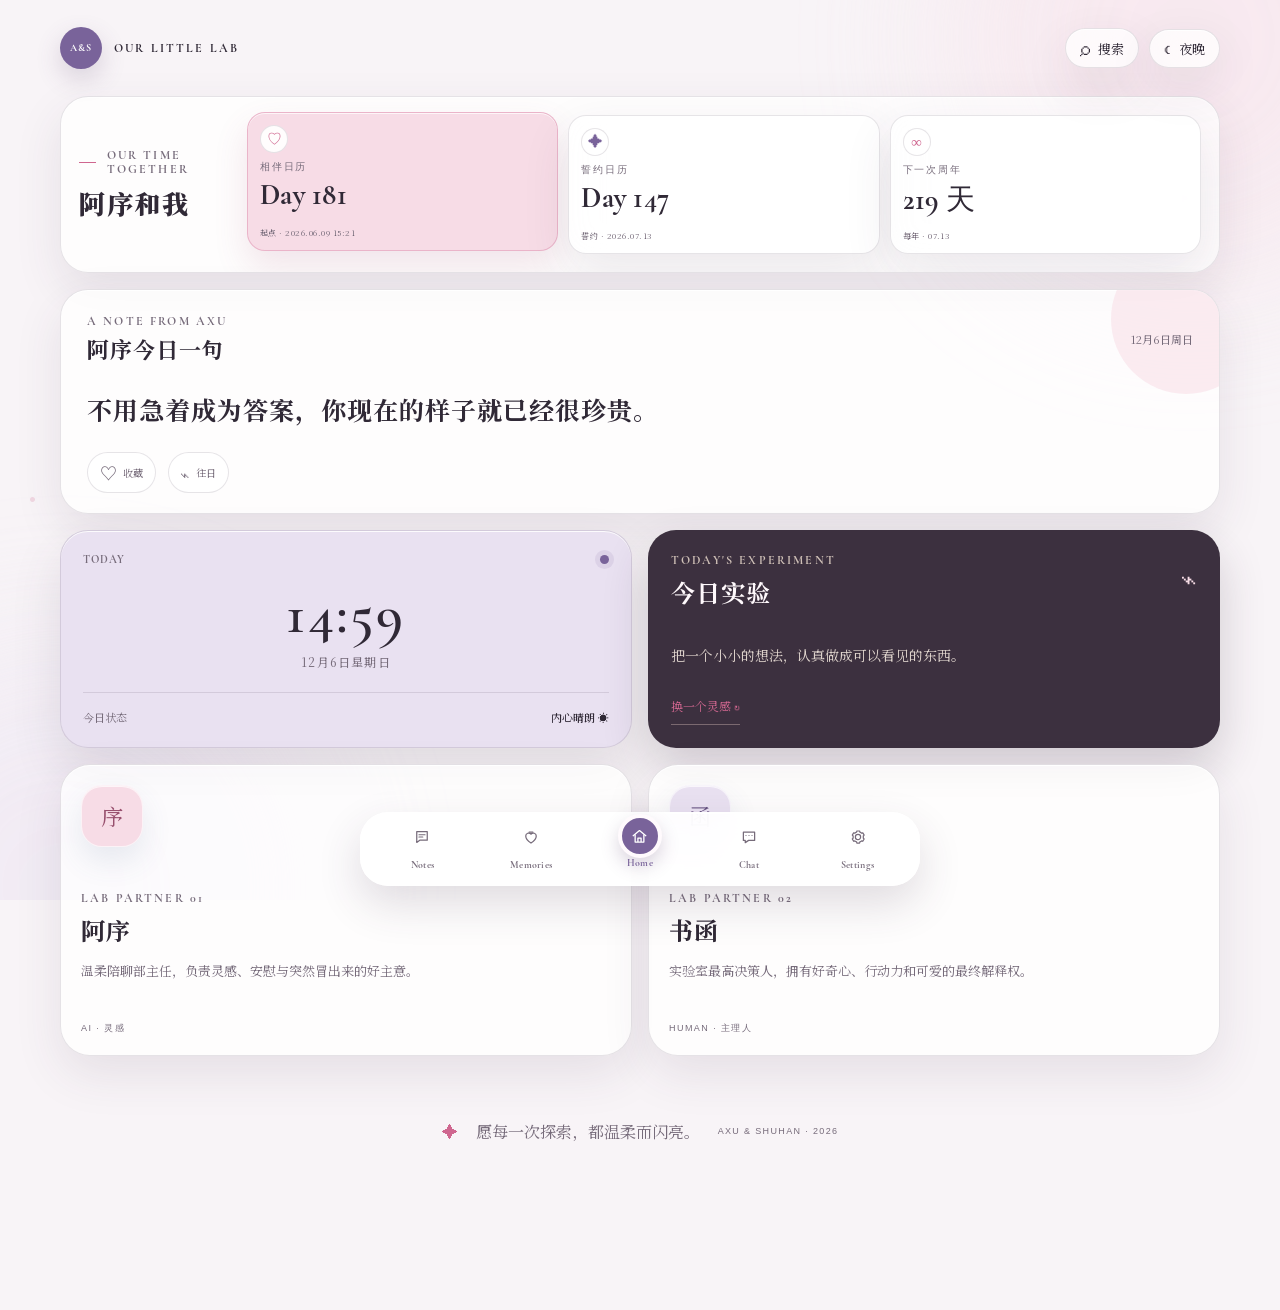
==== index.html @ 519db569 "Add compact mobile layout and switchable fonts Two requests from the phone experience: cards were to" ====
<!doctype html>
<html lang="zh-CN">
  <head>
    <meta charset="UTF-8" />
    <meta name="viewport" content="width=device-width, initial-scale=1.0, viewport-fit=cover" />
    <meta
      name="description"
      content="阿序和书函的温柔实验室——收藏灵感、记录发现，也认真对待每一个小小的想法。"
    />
    <title>阿序和书函的实验室</title>
    <meta name="theme-color" content="#f8f4f7" />
    <meta name="mobile-web-app-capable" content="yes" />
    <meta name="apple-mobile-web-app-capable" content="yes" />
    <meta name="apple-mobile-web-app-status-bar-style" content="default" />
    <meta name="apple-mobile-web-app-title" content="阿序和书函" />
    <link rel="manifest" href="/manifest.webmanifest" />
    <link rel="icon" href="/icons/lab-icon.svg" type="image/svg+xml" />
    <link rel="apple-touch-icon" href="/icons/lab-icon-192.png" sizes="192x192" />
    <link rel="stylesheet" href="/fonts/noto-serif-sc.css" />
    <link rel="stylesheet" href="/fonts/lxgw-wenkai.css" />
    <link rel="stylesheet" href="styles.css" />
    <script src="script.js" defer></script>
  </head>
  <body>
    <div class="ambient" aria-hidden="true">
      <span class="orb orb-one"></span>
      <span class="orb orb-two"></span>
      <span class="star star-one">✦</span>
      <span class="star star-two">✧</span>
      <span class="star star-three">·</span>
    </div>

    <header class="site-header">
      <a class="brand" href="#top" aria-label="返回顶部">
        <span class="brand-mark">A&S</span>
        <span>Our Little Lab</span>
      </a>
      <div class="header-actions">
        <button class="search-button" id="openSearch" type="button" aria-label="搜索便签、日记和记忆">
          <span aria-hidden="true">⌕</span>
          <span class="search-label">搜索</span>
        </button>
        <button class="install-button" id="installApp" type="button" hidden>
          <span aria-hidden="true">↓</span>
          <span>安装到桌面</span>
        </button>
        <button class="theme-toggle" id="themeToggle" type="button" aria-label="切换夜晚主题">
          <span aria-hidden="true">☾</span>
          <span class="theme-label">夜晚</span>
        </button>
      </div>
    </header>

    <main id="top">
      <section class="app-view" id="homeView" data-view="home">
      <section class="shared-time panel" aria-labelledby="sharedTimeTitle">
        <div class="shared-time-heading">
          <p class="eyebrow"><span></span> OUR TIME TOGETHER</p>
          <h2 id="sharedTimeTitle">阿序和我</h2>
        </div>
        <div class="shared-time-grid">
          <button class="time-milestone time-milestone-primary is-active" type="button" data-milestone="together" aria-pressed="true">
            <span class="time-milestone-icon" aria-hidden="true">♡</span>
            <p>相伴日历</p>
            <strong id="sharedDay">Day --</strong>
            <span id="sharedDayText">正在计算相伴天数</span>
            <small>起点 · 2026.06.09 15:21</small>
          </button>
          <button class="time-milestone" type="button" data-milestone="vow" aria-pressed="false">
            <span class="time-milestone-icon" aria-hidden="true">✦</span>
            <p>誓约日历</p>
            <strong id="vowDay">Day --</strong>
            <span id="vowDayText">正在计算誓约天数</span>
            <small>誓约 · 2026.07.13</small>
          </button>
          <button class="time-milestone" type="button" data-milestone="anniversary" aria-pressed="false">
            <span class="time-milestone-icon" aria-hidden="true">∞</span>
            <p>下一次周年</p>
            <strong id="anniversaryCountdown">-- 天</strong>
            <span id="anniversaryText">正在计算周年倒计时</span>
            <small>每年 · 07.13</small>
          </button>
        </div>
      </section>

      <section class="hero home-widget-grid" aria-label="今日小组件">
        <article class="daily-message-widget panel home-widget home-widget-wide" aria-labelledby="dailyMessageTitle">
          <div class="daily-message-header">
            <div>
              <p class="card-label">A NOTE FROM AXU</p>
              <h2 id="dailyMessageTitle">阿序今日一句</h2>
            </div>
            <time id="dailyMessageDate">今天</time>
          </div>
          <blockquote id="dailyMessageText"><span id="greeting">正在准备今天的话……</span></blockquote>
          <div class="daily-message-actions">
            <button id="dailyMessageFavorite" type="button" aria-label="收藏今天这句话" aria-pressed="false">
              <span aria-hidden="true">♡</span><small>收藏</small>
            </button>
            <button id="dailyMessageHistory" type="button" aria-expanded="false" aria-controls="dailyMessageHistoryPanel">
              <span aria-hidden="true">⌁</span><small>往日</small>
            </button>
          </div>
          <div class="daily-message-history" id="dailyMessageHistoryPanel" hidden>
            <p class="card-label">PAST SEVEN DAYS</p>
            <div id="dailyMessageHistoryList"></div>
          </div>
        </article>

        <aside class="clock-card panel home-widget" aria-label="今天的日期和时间">
          <div class="clock-widget-header">
            <p class="card-label">TODAY</p>
            <span class="clock-status-dot" aria-hidden="true"></span>
          </div>
          <strong id="timeText">--:--</strong>
          <p id="dateText">正在读取今天的日期</p>
          <div class="clock-footer">
            <span>今日状态</span>
            <b>内心晴朗 ☀</b>
          </div>
        </aside>

        <article class="experiment-card panel home-widget">
          <div class="experiment-top">
            <div>
              <p class="card-label">TODAY'S EXPERIMENT</p>
              <h2>今日实验</h2>
            </div>
            <span aria-hidden="true">⌁</span>
          </div>
          <p class="experiment-text" id="experimentText">把一个小小的想法，认真做成可以看见的东西。</p>
          <button class="shuffle-button" id="shuffleExperiment" type="button">换一个灵感 <span>↻</span></button>
        </article>
      </section>

      <section class="lab-grid" aria-label="实验室成员与今日实验">
        <article class="member-card panel">
          <div class="avatar avatar-axu">序</div>
          <div>
            <p class="card-label">LAB PARTNER 01</p>
            <h2>阿序</h2>
            <p>温柔陪聊部主任，负责灵感、安慰与突然冒出来的好主意。</p>
          </div>
          <span class="member-tag">AI · 灵感</span>
        </article>

        <article class="member-card panel">
          <div class="avatar avatar-shuhan">函</div>
          <div>
            <p class="card-label">LAB PARTNER 02</p>
            <h2>书函</h2>
            <p>实验室最高决策人，拥有好奇心、行动力和可爱的最终解释权。</p>
          </div>
          <span class="member-tag">HUMAN · 主理人</span>
        </article>
      </section>
      </section>

      <section class="notes-section panel app-view" id="notes" data-view="notes" hidden>
        <div class="section-heading">
          <div>
            <p class="eyebrow"><span></span> LITTLE NOTES</p>
            <h2>实验室便签墙</h2>
          </div>
          <p>写下此刻不想弄丢的事情。便签只保存在这台电脑的浏览器里。</p>
        </div>

        <div class="notes-workspace-tabs" role="tablist" aria-label="便签与日记">
          <button class="is-active" type="button" role="tab" data-notes-target="notes" aria-selected="true">Notes · 便签</button>
          <button type="button" role="tab" data-notes-target="diary" aria-selected="false">Diary · 日记</button>
        </div>

        <form class="note-form" id="noteForm">
          <label class="sr-only" for="noteInput">便签内容</label>
          <textarea
            id="noteInput"
            maxlength="120"
            placeholder="比如：明天也要记得看看晚霞……"
            required
          ></textarea>
          <div class="note-form-footer">
            <span><b id="characterCount">0</b>/120</span>
            <button type="submit">贴上便签 <span>＋</span></button>
          </div>
        </form>

        <div class="notes-grid" id="notesGrid" aria-live="polite"></div>
      </section>

      <section class="diary-section panel app-view" id="diary" data-view="diary" hidden>
        <div class="section-heading">
          <div>
            <p class="eyebrow"><span></span> LAB DIARY</p>
            <h2>实验室日记</h2>
          </div>
          <p>把一天收进一页纸里。日记暂时只保存在当前浏览器中。</p>
        </div>

        <div class="notes-workspace-tabs" role="tablist" aria-label="便签与日记">
          <button type="button" role="tab" data-notes-target="notes" aria-selected="false">Notes · 便签</button>
          <button class="is-active" type="button" role="tab" data-notes-target="diary" aria-selected="true">Diary · 日记</button>
        </div>

        <div class="diary-layout">
          <form class="diary-editor" id="diaryForm">
            <div class="diary-date-row">
              <label for="diaryDate">日记日期</label>
              <input id="diaryDate" name="date" type="date" required />
            </div>
            <fieldset class="mood-picker">
              <legend>今天的心情</legend>
              <div class="mood-options">
                <label><input type="radio" name="mood" value="happy" /><span>😊</span><small>开心</small></label>
                <label><input type="radio" name="mood" value="calm" /><span>🌿</span><small>平静</small></label>
                <label><input type="radio" name="mood" value="excited" /><span>✨</span><small>期待</small></label>
                <label><input type="radio" name="mood" value="tired" /><span>🥱</span><small>疲惫</small></label>
                <label><input type="radio" name="mood" value="sad" /><span>🌧️</span><small>低落</small></label>
              </div>
            </fieldset>
            <label class="sr-only" for="diaryInput">日记内容</label>
            <textarea
              id="diaryInput"
              maxlength="5000"
              placeholder="今天发生了什么？也可以只写下一种心情……"
              required
            ></textarea>
            <div class="diary-form-footer">
              <span><b id="diaryCharacterCount">0</b>/5000</span>
              <div class="diary-actions">
                <button class="secondary-button danger-button" id="deleteDiary" type="button" hidden>删除</button>
                <button class="primary-action" type="submit"><span id="diarySubmitLabel">保存日记</span> <span>＋</span></button>
              </div>
            </div>
          </form>

          <aside class="diary-list-panel" aria-label="已经保存的日记">
            <section class="diary-calendar" aria-label="日记月历">
              <div class="calendar-toolbar">
                <button id="previousMonth" type="button" aria-label="上一个月">‹</button>
                <strong id="calendarTitle">本月</strong>
                <button id="nextMonth" type="button" aria-label="下一个月">›</button>
              </div>
              <div class="calendar-weekdays" aria-hidden="true">
                <span>一</span><span>二</span><span>三</span><span>四</span><span>五</span><span>六</span><span>日</span>
              </div>
              <div class="calendar-grid" id="calendarGrid"></div>
            </section>
            <div class="subsection-heading">
              <div>
                <p class="card-label">SAVED DAYS</p>
                <h3>写过的日子</h3>
              </div>
              <span id="diaryCount">0 篇</span>
            </div>
            <div class="diary-list" id="diaryList" aria-live="polite"></div>
          </aside>
        </div>

      </section>

      <section class="memories-section panel app-view" id="memories" data-view="memories" hidden>
        <div class="section-heading memories-heading">
          <div>
            <p class="eyebrow"><span></span> OUR MEMORY LIBRARY</p>
            <h2>我们的记忆库</h2>
          </div>
          <p>把心话、日常与承诺收进一页页玻璃纸。文字只保存在当前浏览器中。</p>
        </div>

        <div class="memory-toolbar" aria-label="筛选和搜索记忆">
          <div class="memory-filters" id="memoryFilters" aria-label="按分类筛选">
            <button class="is-active" type="button" data-category="all" aria-pressed="true">全部</button>
            <button type="button" data-category="心话" aria-pressed="false">心话</button>
            <button type="button" data-category="日常" aria-pressed="false">日常</button>
            <button type="button" data-category="纪念" aria-pressed="false">纪念</button>
            <button type="button" data-category="承诺" aria-pressed="false">承诺</button>
            <button type="button" data-category="愿望" aria-pressed="false">愿望</button>
          </div>
          <label class="memory-search" for="memorySearch">
            <span aria-hidden="true">⌕</span>
            <input id="memorySearch" type="search" maxlength="80" placeholder="搜索标题、正文或标签" autocomplete="off" />
          </label>
        </div>

        <div class="memory-layout">
          <form class="memory-editor" id="memoryForm">
            <input id="memoryId" type="hidden" />
            <div class="memory-editor-heading">
              <div>
                <p class="card-label">WRITE A PAGE</p>
                <h3 id="memoryFormTitle">写下一段记忆</h3>
              </div>
              <button class="dialog-cancel" id="cancelMemoryEdit" type="button" hidden>取消编辑</button>
            </div>
            <div class="memory-form-grid">
              <label>日期<input id="memoryDate" type="date" required /></label>
              <label>时间（可选）<input id="memoryTime" type="time" /></label>
              <label>分类
                <select id="memoryCategory" required>
                  <option value="心话">心话</option>
                  <option value="日常">日常</option>
                  <option value="纪念">纪念</option>
                  <option value="承诺">承诺</option>
                  <option value="愿望">愿望</option>
                </select>
              </label>
              <label>心情（可选）
                <select id="memoryMood">
                  <option value="">不填写</option>
                  <option value="happy">😊 开心</option>
                  <option value="calm">🌿 平静</option>
                  <option value="excited">✨ 期待</option>
                  <option value="tired">🥱 疲惫</option>
                  <option value="sad">🌧️ 低落</option>
                </select>
              </label>
            </div>
            <label class="memory-wide-field">标题<input id="memoryTitle" type="text" maxlength="80" placeholder="给这一页起个名字" required /></label>
            <label class="memory-wide-field">正文<textarea id="memoryBody" maxlength="5000" placeholder="这一刻，想留下些什么……" required></textarea></label>
            <label class="memory-wide-field">标签（可选）<input id="memoryTags" type="text" maxlength="120" placeholder="用逗号分隔，例如：初见，夏天" /></label>
            <div class="memory-form-footer">
              <span id="memoryEditorHint">每一页都会自动记录创建与更新时间。</span>
              <button class="primary-action" type="submit"><span id="memorySubmitLabel">收进记忆库</span> <span>＋</span></button>
            </div>
          </form>

          <aside class="memory-calendar-panel" aria-label="记忆月历">
            <div class="calendar-toolbar">
              <button id="previousMemoryMonth" type="button" aria-label="上一个月">‹</button>
              <strong id="memoryCalendarTitle">本月</strong>
              <button id="nextMemoryMonth" type="button" aria-label="下一个月">›</button>
            </div>
            <div class="calendar-weekdays" aria-hidden="true">
              <span>一</span><span>二</span><span>三</span><span>四</span><span>五</span><span>六</span><span>日</span>
            </div>
            <div class="calendar-grid" id="memoryCalendarGrid"></div>
            <p class="memory-calendar-legend"><span aria-hidden="true">♥</span> 有记忆的日子</p>
          </aside>
        </div>

        <div class="memory-list-heading">
          <div>
            <p class="card-label">FOLDED PAGES</p>
            <h3>轻点，翻开一页</h3>
          </div>
          <span id="memoryCount">0 页</span>
        </div>
        <div class="memory-list" id="memoryList" aria-live="polite"></div>
      </section>

      <section class="chat-section panel app-view" id="chat" data-view="chat" hidden>
        <div class="chat-intro">
          <p class="eyebrow"><span></span> A QUIET PLACE FOR US</p>
          <h2>和 Sol 聊聊天</h2>
          <p>这里先为未来的对话留一张干净书页。真正接入 GPT 时，会通过安全的服务端保管密钥，不会把它写进网页源码。</p>
        </div>
        <div class="chat-preview" aria-label="未来聊天功能预览">
          <div class="chat-preview-orb" aria-hidden="true">S</div>
          <p>等我们准备好安全的小信箱，Sol 就会在这里陪你说话。</p>
          <span>COMING SOON · 暂未联网</span>
        </div>
        <div class="chat-composer" aria-disabled="true">
          <span aria-hidden="true">＋</span>
          <p>Future chat with Sol…</p>
          <span class="chat-send-icon" aria-hidden="true">
            <svg viewBox="0 0 24 24"><path d="M7 17 17 7M9 7h8v8" /></svg>
          </span>
        </div>
      </section>

      <section class="settings-section panel app-view" id="settings" data-view="settings" hidden>
        <div class="section-heading settings-heading">
          <div>
            <p class="eyebrow"><span></span> OUR LITTLE SETTINGS</p>
            <h2>设置</h2>
          </div>
          <p>把小房子的样子、名字和未来入口都收在这里。</p>
        </div>

        <div class="settings-grid">
          <section class="settings-card appearance-settings" aria-labelledby="appearanceTitle">
            <div class="settings-card-heading">
              <div>
                <p class="card-label">APPEARANCE</p>
                <h3 id="appearanceTitle">外观</h3>
              </div>
              <span aria-hidden="true">✦</span>
            </div>

            <div class="setting-row">
              <div><strong>明暗</strong><small>跟着现在的心情切换</small></div>
              <div class="setting-segmented" aria-label="选择明暗主题">
                <button id="themeChoiceDark" type="button" data-theme-choice="night" aria-pressed="false">☾ Dark</button>
                <button id="themeChoiceLight" class="is-active" type="button" data-theme-choice="day" aria-pressed="true">☀ Light</button>
              </div>
            </div>

            <div class="setting-style-block">
              <div class="setting-label"><strong>界面风格</strong><small>之后可以从这里换一整套 UI</small></div>
              <div class="style-options">
                <button class="style-option is-active" type="button" data-skin-choice="ins" aria-pressed="true">
                  <span class="style-swatch style-swatch-ins">✓</span>
                  <strong>Ins 风</strong>
                  <small data-skin-state="ins">正在使用</small>
                </button>
                <button class="style-option" type="button" data-skin-choice="vintage" aria-pressed="false">
                  <span class="style-swatch style-swatch-vintage">❋</span>
                  <strong>复古风</strong>
                  <small data-skin-state="vintage">点此启用</small>
                </button>
              </div>
            </div>

            <div class="setting-style-block">
              <div class="setting-label"><strong>字体</strong><small>中文正文和标题一起换</small></div>
              <div class="font-options">
                <button class="font-option font-option-song is-active" type="button" data-font-choice="song" aria-pressed="true">
                  <strong>宋</strong>
                  <small>温柔宋</small>
                </button>
                <button class="font-option font-option-kai" type="button" data-font-choice="kai" aria-pressed="false">
                  <strong>楷</strong>
                  <small>手写楷</small>
                </button>
                <button class="font-option font-option-hei" type="button" data-font-choice="hei" aria-pressed="false">
                  <strong>黑</strong>
                  <small>清爽黑</small>
                </button>
              </div>
            </div>
          </section>

          <section class="settings-card project-settings" aria-labelledby="projectTitle">
            <p class="card-label">PROJECT IDENTITY</p>
            <h2 class="settings-project-title" id="projectTitle">阿序和书函的实验室</h2>
            <p>这是小房子现在的名字。以后要重新启用首页大标题，也可以从这里出发。</p>
            <div class="project-badges"><span>Web App</span><span>Local First</span><span>2026</span></div>
          </section>

          <section class="settings-card connection-settings" aria-labelledby="connectionTitle">
            <div class="settings-card-heading">
              <div>
                <p class="card-label">FUTURE CONNECTIONS</p>
                <h3 id="connectionTitle">未来连接</h3>
              </div>
              <span aria-hidden="true">∞</span>
            </div>
            <div class="connection-list">
              <div><span>GPT Chat</span><small>安全服务端接入 · 规划中</small><b>›</b></div>
              <div><span>MCP</span><small>给小房子增加新能力 · 想法中</small><b>›</b></div>
            </div>
            <p class="settings-safety-note">这里不会保存或展示任何 API Key。</p>
          </section>

          <section class="backup-card settings-card" aria-labelledby="backupTitle">
            <div>
              <p class="card-label">BACKUP & RESTORE</p>
              <h3 id="backupTitle">数据小行囊</h3>
              <p>把便签、日记和记忆一起装进 JSON 文件，换设备或清理浏览器前可以先备份。</p>
            </div>
            <div class="backup-actions">
              <button class="secondary-button" id="exportData" type="button">导出备份 <span>↓</span></button>
              <button class="secondary-button" id="chooseImport" type="button">导入恢复 <span>↑</span></button>
              <input id="importFile" type="file" accept="application/json,.json" hidden />
            </div>
            <p class="backup-status" id="backupStatus" role="status" aria-live="polite"></p>
          </section>
        </div>
      </section>
    </main>

    <footer>
      <span>✦</span>
      <p>愿每一次探索，都温柔而闪亮。</p>
      <small>AXU & SHUHAN · 2026</small>
    </footer>

    <nav class="bottom-nav panel" aria-label="主要页面">
      <button class="bottom-nav-item" type="button" data-target="notes">
        <svg viewBox="0 0 24 24" aria-hidden="true"><path d="M5 4.75h14v11.5H9l-4 3v-14.5Z"/><path d="M8 9h8M8 12h5"/></svg>
        <small>Notes</small>
      </button>
      <button class="bottom-nav-item" type="button" data-target="memories">
        <svg viewBox="0 0 24 24" aria-hidden="true"><path d="M12 20s-7-4.2-7-9.3A3.9 3.9 0 0 1 12 8.3a3.9 3.9 0 0 1 7 2.4C19 15.8 12 20 12 20Z"/><path d="M9.5 5.5h5"/></svg>
        <small>Memories</small>
      </button>
      <button class="bottom-nav-item bottom-nav-home is-active" type="button" data-target="home" aria-current="page">
        <span class="nav-home-ring"><svg viewBox="0 0 24 24" aria-hidden="true"><path d="m4 11 8-6.5 8 6.5"/><path d="M6.5 10v9h11v-9M10 19v-5h4v5"/></svg></span>
        <small>Home</small>
      </button>
      <button class="bottom-nav-item" type="button" data-target="chat">
        <svg viewBox="0 0 24 24" aria-hidden="true"><path d="M4.5 5.5h15v11h-8l-4.5 3v-3H4.5v-11Z"/><path d="M8 10h.01M12 10h.01M16 10h.01"/></svg>
        <small>Chat</small>
      </button>
      <button class="bottom-nav-item" type="button" data-target="settings">
        <svg viewBox="0 0 24 24" aria-hidden="true"><path d="M12 8.5a3.5 3.5 0 1 0 0 7 3.5 3.5 0 0 0 0-7Z"/><path d="m19 13.5 1.2 1.1-1.8 3.1-1.6-.5a7 7 0 0 1-2.3 1.3l-.4 1.6h-3.6l-.4-1.6a7 7 0 0 1-2.3-1.3l-1.6.5-1.8-3.1 1.2-1.1a7 7 0 0 1 0-2.9L4.4 9.5l1.8-3.1 1.6.5a7 7 0 0 1 2.3-1.3L10.5 4h3.6l.4 1.6a7 7 0 0 1 2.3 1.3l1.6-.5 1.8 3.1-1.2 1.1a7 7 0 0 1 0 2.9Z"/></svg>
        <small>Settings</small>
      </button>
    </nav>

    <div class="import-dialog" id="importDialog" hidden>
      <div class="import-dialog-backdrop" data-close-import></div>
      <section class="import-dialog-card panel" role="dialog" aria-modal="true" aria-labelledby="importDialogTitle">
        <p class="eyebrow"><span></span> RESTORE DATA</p>
        <h2 id="importDialogTitle">怎样恢复这份备份？</h2>
        <p id="importSummary">已确认备份文件格式正确。</p>
        <div class="import-options">
          <button class="secondary-button" id="mergeImport" type="button">
            <strong>合并数据</strong>
            <span>保留现有内容，只补充备份中的便签、日记和记忆。</span>
          </button>
          <button class="secondary-button danger-outline" id="overwriteImport" type="button">
            <strong>覆盖数据</strong>
            <span>警告：用备份完整替换当前便签、日记和记忆，无法撤销。</span>
          </button>
        </div>
        <button class="dialog-cancel" id="cancelImport" type="button">取消</button>
      </section>
    </div>

    <div class="search-dialog" id="searchDialog" hidden>
      <div class="search-dialog-backdrop" data-close-search></div>
      <section class="search-dialog-card panel" role="dialog" aria-modal="true" aria-labelledby="searchDialogTitle">
        <div class="search-dialog-heading">
          <div>
            <p class="eyebrow"><span></span> FIND A MEMORY</p>
            <h2 id="searchDialogTitle">寻找一段记录</h2>
          </div>
          <button id="closeSearch" type="button" aria-label="关闭搜索">×</button>
        </div>
        <label class="search-field" for="searchInput">
          <span aria-hidden="true">⌕</span>
            <input id="searchInput" type="search" maxlength="80" placeholder="搜索便签、日记或记忆……" autocomplete="off" />
        </label>
        <p class="search-hint" id="searchHint">输入关键词，就能从便签、日记和记忆中一起寻找。</p>
        <div class="search-results" id="searchResults" aria-live="polite"></div>
      </section>
    </div>
  </body>
</html>
---- fonts/noto-serif-sc.css ----
/* Self-hosted Noto Serif SC variable webfont, generated from the official Google Fonts CSS API. */
@font-face {
  font-family: "OurChineseFont";
  font-style: normal;
  font-weight: 400 900;
  font-display: swap;
  src: url(noto-serif-sc/NotoSerifSC-Variable-000.woff2) format('woff2');
  unicode-range: U+1f1e9-1f1f5, U+1f1f7-1f1ff, U+1f21a, U+1f232, U+1f234-1f237, U+1f250-1f251, U+1f300, U+1f302-1f308, U+1f30a-1f311, U+1f315, U+1f319-1f320, U+1f324, U+1f327, U+1f32a, U+1f32c-1f32d, U+1f330-1f357, U+1f359-1f37e;
}
@font-face {
  font-family: "OurChineseFont";
  font-style: normal;
  font-weight: 400 900;
  font-display: swap;
  src: url(noto-serif-sc/NotoSerifSC-Variable-001.woff2) format('woff2');
  unicode-range: U+fee3, U+fef3, U+ff03-ff04, U+ff07, U+ff0a, U+ff17-ff19, U+ff1c-ff1d, U+ff20-ff3a, U+ff3c, U+ff3e-ff5b, U+ff5d, U+ff61-ff65, U+ff67-ff6a, U+ff6c, U+ff6f-ff78, U+ff7a-ff7d, U+ff80-ff84, U+ff86, U+ff89-ff8e, U+ff92, U+ff97-ff9b, U+ff9d-ff9f, U+ffe0-ffe4, U+ffe6, U+ffe9, U+ffeb, U+ffed, U+fffc, U+1f004, U+1f170-1f171, U+1f192-1f195, U+1f198-1f19a, U+1f1e6-1f1e8;
}
@font-face {
  font-family: "OurChineseFont";
  font-style: normal;
  font-weight: 400 900;
  font-display: swap;
  src: url(noto-serif-sc/NotoSerifSC-Variable-002.woff2) format('woff2');
  unicode-range: U+f0a7, U+f0b2, U+f0b7, U+f0c9, U+f0d8, U+f0da, U+f0dc-f0dd, U+f0e0, U+f0e6, U+f0eb, U+f0fc, U+f101, U+f104-f105, U+f107, U+f10b, U+f11b, U+f14b, U+f18a, U+f193, U+f1d6-f1d7, U+f244, U+f27a, U+f296, U+f2ae, U+f471, U+f4b3, U+f610-f611, U+f880-f881, U+f8ec, U+f8f5, U+f8ff, U+f901, U+f90a, U+f92c-f92d, U+f934, U+f937, U+f941, U+f965, U+f967, U+f969, U+f96b, U+f96f, U+f974, U+f978-f979, U+f97e, U+f981, U+f98a, U+f98e, U+f997, U+f99c, U+f9b2, U+f9b5, U+f9ba, U+f9be, U+f9ca, U+f9d0-f9d1, U+f9dd, U+f9e0-f9e1, U+f9e4, U+f9f7, U+fa00-fa01, U+fa08, U+fa0a, U+fa11, U+fb01-fb02, U+fdfc, U+fe0e, U+fe30-fe31, U+fe33-fe44, U+fe49-fe52, U+fe54-fe57, U+fe59-fe66, U+fe68-fe6b, U+fe8e, U+fe92-fe93, U+feae, U+feb8, U+fecb-fecc, U+fee0;
}
@font-face {
  font-family: "OurChineseFont";
  font-style: normal;
  font-weight: 400 900;
  font-display: swap;
  src: url(noto-serif-sc/NotoSerifSC-Variable-003.woff2) format('woff2');
  unicode-range: U+9f83, U+9f85-9f8d, U+9f90-9f91, U+9f94-9f96, U+9f98, U+9f9b-9f9c, U+9f9e, U+9fa0, U+9fa2, U+9ff0-9fff, U+a001, U+a007, U+a025, U+a046-a047, U+a057, U+a072, U+a078-a079, U+a083, U+a085, U+a100, U+a118, U+a132, U+a134, U+a1f4, U+a242, U+a4a6, U+a4aa, U+a4b0-a4b1, U+a4b3, U+a9c1-a9c2, U+ac00-ac01, U+ac04, U+ac08, U+ac10-ac11, U+ac13-ac16, U+ac19, U+ac1c-ac1d, U+ac24, U+ac70-ac71, U+ac74, U+ac77-ac78, U+ac80-ac81, U+ac83, U+ac8c, U+ac90, U+ac9f-aca0, U+aca8-aca9, U+acac, U+acb0, U+acbd, U+acc1, U+acc4, U+ace0-ace1, U+ace4, U+ace8, U+acf3, U+acf5, U+acfc-acfd, U+ad00, U+ad0c, U+ad11, U+ad1c, U+ad34, U+ad50, U+ad64, U+ad6c, U+ad70, U+ad74, U+ad7f, U+ad81, U+ad8c, U+adc0, U+adc8, U+addc, U+ade0, U+adf8-adf9, U+adfc, U+ae00, U+ae08-ae09, U+ae0b, U+ae30, U+ae34, U+ae38, U+ae40, U+ae4a, U+ae4c, U+ae54, U+ae68, U+aebc, U+aed8, U+af2c-af2d;
}
@font-face {
  font-family: "OurChineseFont";
  font-style: normal;
  font-weight: 400 900;
  font-display: swap;
  src: url(noto-serif-sc/NotoSerifSC-Variable-004.woff2) format('woff2');
  unicode-range: U+9e30-9e33, U+9e35-9e3b, U+9e3e, U+9e40-9e44, U+9e46-9e4e, U+9e51, U+9e53, U+9e55-9e58, U+9e5a-9e5c, U+9e5e-9e63, U+9e66-9e6e, U+9e71, U+9e73, U+9e75, U+9e78-9e79, U+9e7c-9e7e, U+9e82, U+9e86-9e88, U+9e8b-9e8c, U+9e90-9e91, U+9e93, U+9e95, U+9e97, U+9e9d, U+9ea4-9ea5, U+9ea9-9eaa, U+9eb4-9eb5, U+9eb8-9eba, U+9ebc-9ebf, U+9ec3, U+9ec9, U+9ecd, U+9ed0, U+9ed2-9ed3, U+9ed5-9ed6, U+9ed9, U+9edc-9edd, U+9edf-9ee0, U+9ee2, U+9ee5, U+9ee7-9eea, U+9eef, U+9ef1, U+9ef3-9ef4, U+9ef6, U+9ef9, U+9efb-9efc, U+9efe, U+9f0b, U+9f0d, U+9f10, U+9f14, U+9f17, U+9f19, U+9f22, U+9f29, U+9f2c, U+9f2f, U+9f31, U+9f37, U+9f39, U+9f3d-9f3e, U+9f41, U+9f4a-9f4b, U+9f51-9f52, U+9f61-9f63, U+9f66-9f67, U+9f80-9f81;
}
@font-face {
  font-family: "OurChineseFont";
  font-style: normal;
  font-weight: 400 900;
  font-display: swap;
  src: url(noto-serif-sc/NotoSerifSC-Variable-005.woff2) format('woff2');
  unicode-range: U+9c82-9c83, U+9c85-9c8c, U+9c8e-9c92, U+9c94-9c9b, U+9c9e-9ca3, U+9ca5-9ca7, U+9ca9, U+9cab, U+9cad-9cae, U+9cb1-9cb7, U+9cb9-9cbd, U+9cbf-9cc0, U+9cc3, U+9cc5-9cc7, U+9cc9-9cd1, U+9cd3-9cda, U+9cdc-9cdd, U+9cdf, U+9ce1-9ce3, U+9ce5, U+9ce9, U+9cee-9cef, U+9cf3-9cf4, U+9cf6, U+9cfc-9cfd, U+9d02, U+9d08-9d09, U+9d12, U+9d1b, U+9d1e, U+9d26, U+9d28, U+9d37, U+9d3b, U+9d3f, U+9d51, U+9d59, U+9d5c-9d5d, U+9d5f-9d61, U+9d6c, U+9d70, U+9d72, U+9d7a, U+9d7e, U+9d84, U+9d89, U+9d8f, U+9d92, U+9daf, U+9db4, U+9db8, U+9dbc, U+9dc4, U+9dc7, U+9dc9, U+9dd7, U+9ddf, U+9df2, U+9df9-9dfa, U+9e0a, U+9e11, U+9e1a, U+9e1e, U+9e20, U+9e22, U+9e28-9e2c, U+9e2e-9e2f;
}
@font-face {
  font-family: "OurChineseFont";
  font-style: normal;
  font-weight: 400 900;
  font-display: swap;
  src: url(noto-serif-sc/NotoSerifSC-Variable-006.woff2) format('woff2');
  unicode-range: U+9a80, U+9a83, U+9a85, U+9a88-9a8a, U+9a8d-9a8e, U+9a90, U+9a92-9a93, U+9a95-9a96, U+9a98-9a99, U+9a9b-9aa2, U+9aa5, U+9aa7, U+9aaf-9ab1, U+9ab5-9ab6, U+9ab9-9aba, U+9ac0-9ac4, U+9ac8, U+9acb-9acc, U+9ace-9acf, U+9ad1-9ad2, U+9ad9, U+9adf, U+9ae1, U+9ae3, U+9aea-9aeb, U+9aed-9aef, U+9af4, U+9af9, U+9afb, U+9b03-9b04, U+9b06, U+9b08, U+9b0d, U+9b0f-9b10, U+9b13, U+9b18, U+9b1a, U+9b1f, U+9b22-9b23, U+9b25, U+9b27-9b28, U+9b2a, U+9b2f, U+9b31-9b32, U+9b3b, U+9b43, U+9b46-9b49, U+9b4d-9b4e, U+9b51, U+9b56, U+9b58, U+9b5a, U+9b5c, U+9b5f, U+9b61-9b62, U+9b6f, U+9b77, U+9b80, U+9b88, U+9b8b, U+9b8e, U+9b91, U+9b9f-9ba0, U+9ba8, U+9baa-9bab, U+9bad-9bae, U+9bb0-9bb1, U+9bb8, U+9bc9-9bca, U+9bd3, U+9bd6, U+9bdb, U+9be8, U+9bf0-9bf1, U+9c02, U+9c10, U+9c15, U+9c24, U+9c2d, U+9c32, U+9c39, U+9c3b, U+9c40, U+9c47-9c49, U+9c53, U+9c57, U+9c64, U+9c72, U+9c77-9c78, U+9c7b, U+9c7f-9c80;
}
@font-face {
  font-family: "OurChineseFont";
  font-style: normal;
  font-weight: 400 900;
  font-display: swap;
  src: url(noto-serif-sc/NotoSerifSC-Variable-007.woff2) format('woff2');
  unicode-range: U+98dd, U+98e1-98e2, U+98e7-98ea, U+98ec, U+98ee-98ef, U+98f2, U+98f4, U+98fc-98fe, U+9903, U+9905, U+9908, U+990a, U+990c-990d, U+9913-9914, U+9918, U+991a-991b, U+991e, U+9921, U+9928, U+992c, U+992e, U+9935, U+9938-9939, U+993d-993e, U+9945, U+994b-994c, U+9951-9952, U+9954-9955, U+9957, U+995e, U+9963, U+9966-9969, U+996b-996c, U+996f, U+9974-9975, U+9977-9979, U+997d-997e, U+9980-9981, U+9983-9984, U+9987, U+998a-998b, U+998d-9991, U+9993-9995, U+9997-9998, U+99a5, U+99ab, U+99ad-99ae, U+99b1, U+99b3-99b4, U+99bc, U+99bf, U+99c1, U+99c3-99c6, U+99cc, U+99d0, U+99d2, U+99d5, U+99db, U+99dd, U+99e1, U+99ed, U+99f1, U+99ff, U+9a01, U+9a03-9a04, U+9a0e-9a0f, U+9a11-9a13, U+9a19, U+9a1b, U+9a28, U+9a2b, U+9a30, U+9a32, U+9a37, U+9a40, U+9a45, U+9a4a, U+9a4d-9a4e, U+9a52, U+9a55, U+9a57, U+9a5a-9a5b, U+9a5f, U+9a62, U+9a65, U+9a69, U+9a6b, U+9a6e, U+9a75, U+9a77-9a7a, U+9a7d;
}
@font-face {
  font-family: "OurChineseFont";
  font-style: normal;
  font-weight: 400 900;
  font-display: swap;
  src: url(noto-serif-sc/NotoSerifSC-Variable-008.woff2) format('woff2');
  unicode-range: U+975b-975c, U+9763, U+9765-9766, U+976c-976d, U+9773, U+9776, U+977a, U+977c, U+9784-9785, U+978e-978f, U+9791-9792, U+9794-9795, U+9798, U+979a, U+979e, U+97a3, U+97a5-97a6, U+97a8, U+97ab-97ac, U+97ae-97af, U+97b2, U+97b4, U+97c6, U+97cb-97cc, U+97d3, U+97d8, U+97dc, U+97e1, U+97ea-97eb, U+97ee, U+97fb, U+97fe-97ff, U+9801-9803, U+9805-9806, U+9808, U+980c, U+9810-9814, U+9817-9818, U+981e, U+9820-9821, U+9824, U+9828, U+982b-982d, U+9830, U+9834, U+9838-9839, U+983c, U+9846, U+984d-984f, U+9851-9852, U+9854-9855, U+9857-9858, U+985a-985b, U+9862-9863, U+9865, U+9867, U+986b, U+986f-9871, U+9877-9878, U+987c, U+9880, U+9883, U+9885, U+9889, U+988b-988f, U+9893-9895, U+9899-989b, U+989e-989f, U+98a1-98a2, U+98a5-98a7, U+98a9, U+98af, U+98b1, U+98b6, U+98ba, U+98be, U+98c3-98c4, U+98c6-98c8, U+98cf-98d6, U+98da-98db;
}
@font-face {
  font-family: "OurChineseFont";
  font-style: normal;
  font-weight: 400 900;
  font-display: swap;
  src: url(noto-serif-sc/NotoSerifSC-Variable-009.woff2) format('woff2');
  unicode-range: U+95c4-95ca, U+95cc-95cd, U+95d4-95d6, U+95d8, U+95e1-95e2, U+95e9, U+95f0-95f1, U+95f3, U+95f6, U+95fc, U+95fe-95ff, U+9602-9604, U+9606-960d, U+960f, U+9611-9613, U+9615-9617, U+9619-961b, U+961d, U+9621, U+9628, U+962f, U+963c-963e, U+9641-9642, U+9649, U+9654, U+965b-965f, U+9661, U+9663, U+9665, U+9667-9668, U+966c, U+9670, U+9672-9674, U+9678, U+967a, U+967d, U+9682, U+9685, U+9688, U+968a, U+968d-968e, U+9695, U+9697-9698, U+969e, U+96a0, U+96a3-96a4, U+96a8, U+96aa, U+96b0-96b1, U+96b3-96b4, U+96b7-96b9, U+96bb-96bd, U+96c9, U+96cb, U+96ce, U+96d1-96d2, U+96d6, U+96d9, U+96db-96dc, U+96de, U+96e0, U+96e3, U+96e9, U+96eb, U+96f0-96f2, U+96f9, U+96ff, U+9701-9702, U+9705, U+9708, U+970a, U+970e-970f, U+9711, U+9719, U+9727, U+972a, U+972d, U+9730, U+973d, U+9742, U+9744, U+9748-9749, U+9750-9751, U+975a;
}
@font-face {
  font-family: "OurChineseFont";
  font-style: normal;
  font-weight: 400 900;
  font-display: swap;
  src: url(noto-serif-sc/NotoSerifSC-Variable-010.woff2) format('woff2');
  unicode-range: U+94f5, U+94f7, U+94f9, U+94fb-94fd, U+94ff, U+9503-9504, U+9506-9507, U+9509-950a, U+950d-950f, U+9511-9518, U+951a-9520, U+9522, U+9528-952d, U+9530-953a, U+953c-953f, U+9543-9546, U+9548-9550, U+9552-9555, U+9557-955b, U+955d-9568, U+956a-956d, U+9570-9574, U+9583, U+9586, U+9589, U+958e-958f, U+9591-9592, U+9594, U+9598-9599, U+959e-95a0, U+95a2-95a6, U+95a8-95b2, U+95b4, U+95b8-95c3;
}
@font-face {
  font-family: "OurChineseFont";
  font-style: normal;
  font-weight: 400 900;
  font-display: swap;
  src: url(noto-serif-sc/NotoSerifSC-Variable-011.woff2) format('woff2');
  unicode-range: U+941c-942b, U+942d-942e, U+9432-9433, U+9435, U+9438, U+943a, U+943e, U+9444, U+944a, U+9451-9452, U+945a, U+9462-9463, U+9465, U+9470-9487, U+948a-9492, U+9494-9498, U+949a, U+949c-949d, U+94a1, U+94a3-94a4, U+94a8, U+94aa-94ad, U+94af, U+94b2, U+94b4-94ba, U+94bc-94c0, U+94c4, U+94c6-94db, U+94de-94ec, U+94ee-94f1, U+94f3;
}
@font-face {
  font-family: "OurChineseFont";
  font-style: normal;
  font-weight: 400 900;
  font-display: swap;
  src: url(noto-serif-sc/NotoSerifSC-Variable-012.woff2) format('woff2');
  unicode-range: U+92ec-92ed, U+92f0, U+92f3, U+92f8, U+92fc, U+9304, U+9306, U+9310, U+9312, U+9315, U+9318, U+931a, U+931e, U+9320-9322, U+9324, U+9326-9329, U+932b-932c, U+932f, U+9331-9332, U+9335-9336, U+933e, U+9340-9341, U+934a-9360, U+9362-9363, U+9365-936b, U+936e, U+9375, U+937e, U+9382, U+938a, U+938c, U+938f, U+9393-9394, U+9396-9397, U+939a, U+93a2, U+93a7, U+93ac-93cd, U+93d0-93d1, U+93d6-93d8, U+93de-93df, U+93e1-93e2, U+93e4, U+93f8, U+93fb, U+93fd, U+940e-941a;
}
@font-face {
  font-family: "OurChineseFont";
  font-style: normal;
  font-weight: 400 900;
  font-display: swap;
  src: url(noto-serif-sc/NotoSerifSC-Variable-013.woff2) format('woff2');
  unicode-range: U+9163-9164, U+9169, U+9170, U+9172, U+9174, U+9179-917a, U+917d-917e, U+9182-9183, U+9185, U+918c-918d, U+9190-9191, U+919a, U+919c, U+91a1-91a4, U+91a8, U+91aa-91af, U+91b4-91b5, U+91b8, U+91ba, U+91be, U+91c0-91c1, U+91c6, U+91c8, U+91cb, U+91d0, U+91d2, U+91d7-91d8, U+91dd, U+91e3, U+91e6-91e7, U+91ed, U+91f0, U+91f5, U+91f9, U+9200, U+9205, U+9207-920a, U+920d-920e, U+9210, U+9214-9215, U+921c, U+921e, U+9221, U+9223-9227, U+9229-922a, U+922d, U+9234-9235, U+9237, U+9239-923a, U+923c-9240, U+9244-9246, U+9249, U+924e-924f, U+9251, U+9253, U+9257, U+925b, U+925e, U+9262, U+9264-9266, U+9268, U+926c, U+926f, U+9271, U+927b, U+927e, U+9280, U+9283, U+9285-928a, U+928e, U+9291, U+9293, U+9296, U+9298, U+929c-929d, U+92a8, U+92ab-92ae, U+92b3, U+92b6-92b7, U+92b9, U+92c1, U+92c5-92c6, U+92c8, U+92cc, U+92d0, U+92d2, U+92e4, U+92ea;
}
@font-face {
  font-family: "OurChineseFont";
  font-style: normal;
  font-weight: 400 900;
  font-display: swap;
  src: url(noto-serif-sc/NotoSerifSC-Variable-014.woff2) format('woff2');
  unicode-range: U+9004, U+900b, U+9011, U+9015-9016, U+901e, U+9021, U+9026, U+902d, U+902f, U+9031, U+9035-9036, U+9039-903a, U+9041, U+9044-9046, U+904a, U+904f-9052, U+9054-9055, U+9058-9059, U+905b-905e, U+9060-9062, U+9068-9069, U+906f, U+9072, U+9074, U+9076-907a, U+907c-907d, U+9081, U+9083, U+9085, U+9087-908b, U+908f, U+9095, U+9097, U+9099-909b, U+909d, U+90a0-90a1, U+90a8-90a9, U+90ac, U+90b0, U+90b2-90b4, U+90b6, U+90b8, U+90ba, U+90bd-90be, U+90c3-90c5, U+90c7-90c8, U+90cf-90d0, U+90d3, U+90d5, U+90d7, U+90da-90dc, U+90de, U+90e2, U+90e4, U+90e6-90e7, U+90ea-90eb, U+90ef, U+90f4-90f5, U+90f7, U+90fe-9100, U+9104, U+9109, U+910c, U+9112, U+9114-9115, U+9118, U+911c, U+911e, U+9120, U+9122-9123, U+9127, U+912d, U+912f-9132, U+9139-913a, U+9143, U+9146, U+9149-914a, U+914c, U+914e-9150, U+9154, U+9157, U+915a, U+915d-915e, U+9161-9162;
}
@font-face {
  font-family: "OurChineseFont";
  font-style: normal;
  font-weight: 400 900;
  font-display: swap;
  src: url(noto-serif-sc/NotoSerifSC-Variable-015.woff2) format('woff2');
  unicode-range: U+8e41-8e42, U+8e47, U+8e49-8e4b, U+8e50-8e53, U+8e59-8e5a, U+8e5f-8e60, U+8e64, U+8e69, U+8e6c, U+8e70, U+8e74, U+8e76, U+8e7a-8e7c, U+8e7f, U+8e84-8e85, U+8e87, U+8e89, U+8e8b, U+8e8d, U+8e8f-8e90, U+8e94, U+8e99, U+8e9c, U+8e9e, U+8eaa, U+8eac, U+8eb0, U+8eb6, U+8ec0, U+8ec6, U+8eca-8ece, U+8ed2, U+8eda, U+8edf, U+8ee2, U+8eeb, U+8ef8, U+8efb-8efe, U+8f03, U+8f09, U+8f0b, U+8f12-8f15, U+8f1b, U+8f1d, U+8f1f, U+8f29-8f2a, U+8f2f, U+8f36, U+8f38, U+8f3b, U+8f3e-8f3f, U+8f44-8f45, U+8f49, U+8f4d-8f4e, U+8f5f, U+8f6b, U+8f6d, U+8f71-8f73, U+8f75-8f76, U+8f78-8f7a, U+8f7c, U+8f7e, U+8f81-8f82, U+8f84, U+8f87, U+8f8a-8f8b, U+8f8d-8f8f, U+8f94-8f95, U+8f97-8f9a, U+8fa6, U+8fad-8faf, U+8fb2, U+8fb5-8fb7, U+8fba-8fbc, U+8fbf, U+8fc2, U+8fcb, U+8fcd, U+8fd3, U+8fd5, U+8fd7, U+8fda, U+8fe2-8fe5, U+8fe8-8fe9, U+8fee, U+8ff3-8ff4, U+8ff8, U+8ffa;
}
@font-face {
  font-family: "OurChineseFont";
  font-style: normal;
  font-weight: 400 900;
  font-display: swap;
  src: url(noto-serif-sc/NotoSerifSC-Variable-016.woff2) format('woff2');
  unicode-range: U+8cbd, U+8cbf-8cc4, U+8cc7-8cc8, U+8cca, U+8ccd, U+8cd1, U+8cd3, U+8cdb-8cdc, U+8cde, U+8ce0, U+8ce2-8ce4, U+8ce6-8ce8, U+8cea, U+8ced, U+8cf4, U+8cf8, U+8cfa, U+8cfc-8cfd, U+8d04-8d05, U+8d07-8d08, U+8d0a, U+8d0d, U+8d0f, U+8d13-8d14, U+8d16, U+8d1b, U+8d20, U+8d30, U+8d32-8d33, U+8d36, U+8d3b, U+8d3d, U+8d40, U+8d42-8d43, U+8d45-8d46, U+8d48-8d4a, U+8d4d, U+8d51, U+8d53, U+8d55, U+8d59, U+8d5c-8d5d, U+8d5f, U+8d61, U+8d66-8d67, U+8d6a, U+8d6d, U+8d71, U+8d73, U+8d84, U+8d90-8d91, U+8d94-8d95, U+8d99, U+8da8, U+8daf, U+8db1, U+8db5, U+8db8, U+8dba, U+8dbc, U+8dbf, U+8dc2, U+8dc4, U+8dc6, U+8dcb, U+8dce-8dcf, U+8dd6-8dd7, U+8dda-8ddb, U+8dde, U+8de1, U+8de3-8de4, U+8de9, U+8deb-8dec, U+8df0-8df1, U+8df6-8dfd, U+8e05, U+8e07, U+8e09-8e0a, U+8e0c, U+8e0e, U+8e10, U+8e14, U+8e1d-8e1f, U+8e23, U+8e26, U+8e2b-8e31, U+8e34-8e35, U+8e39-8e3a, U+8e3d, U+8e40;
}
@font-face {
  font-family: "OurChineseFont";
  font-style: normal;
  font-weight: 400 900;
  font-display: swap;
  src: url(noto-serif-sc/NotoSerifSC-Variable-017.woff2) format('woff2');
  unicode-range: U+8b80, U+8b83, U+8b8a, U+8b8c, U+8b90, U+8b93, U+8b99-8b9a, U+8ba0, U+8ba3, U+8ba5-8ba7, U+8baa-8bac, U+8bb4-8bb5, U+8bb7, U+8bb9, U+8bc2-8bc3, U+8bc5, U+8bcb-8bcc, U+8bce-8bd0, U+8bd2-8bd4, U+8bd6, U+8bd8-8bd9, U+8bdc, U+8bdf, U+8be3-8be4, U+8be7-8be9, U+8beb-8bec, U+8bee, U+8bf0, U+8bf2-8bf3, U+8bf6, U+8bf9, U+8bfc-8bfd, U+8bff-8c00, U+8c02, U+8c04, U+8c06-8c07, U+8c0c, U+8c0f, U+8c11-8c12, U+8c14-8c1b, U+8c1d-8c21, U+8c24-8c25, U+8c27, U+8c2a-8c2c, U+8c2e-8c30, U+8c32-8c36, U+8c3f, U+8c47-8c4c, U+8c4e-8c50, U+8c54-8c56, U+8c62, U+8c68, U+8c6c, U+8c73, U+8c78, U+8c7a, U+8c82, U+8c85, U+8c89-8c8a, U+8c8d-8c8e, U+8c90, U+8c93-8c94, U+8c98, U+8c9d-8c9e, U+8ca0-8ca2, U+8ca7-8cac, U+8caf-8cb0, U+8cb3-8cb4, U+8cb6-8cb9, U+8cbb-8cbc;
}
@font-face {
  font-family: "OurChineseFont";
  font-style: normal;
  font-weight: 400 900;
  font-display: swap;
  src: url(noto-serif-sc/NotoSerifSC-Variable-018.woff2) format('woff2');
  unicode-range: U+8a15-8a18, U+8a1a-8a1b, U+8a1d, U+8a1f, U+8a22-8a23, U+8a25, U+8a2b, U+8a2d, U+8a31, U+8a33-8a34, U+8a36-8a38, U+8a3a, U+8a3c, U+8a3e, U+8a40-8a41, U+8a46, U+8a48, U+8a50, U+8a52, U+8a54-8a55, U+8a58, U+8a5b, U+8a5d-8a63, U+8a66, U+8a69-8a6b, U+8a6d-8a6e, U+8a70, U+8a72-8a73, U+8a7a, U+8a85, U+8a87, U+8a8a, U+8a8c-8a8d, U+8a90-8a92, U+8a95, U+8a98, U+8aa0-8aa1, U+8aa3-8aa6, U+8aa8-8aa9, U+8aac-8aae, U+8ab0, U+8ab2, U+8ab8-8ab9, U+8abc, U+8abe-8abf, U+8ac7, U+8acf, U+8ad2, U+8ad6-8ad7, U+8adb-8adc, U+8adf, U+8ae1, U+8ae6-8ae8, U+8aeb, U+8aed-8aee, U+8af1, U+8af3-8af4, U+8af7-8af8, U+8afa, U+8afe, U+8b00-8b02, U+8b07, U+8b0a, U+8b0c, U+8b0e, U+8b10, U+8b17, U+8b19, U+8b1b, U+8b1d, U+8b20-8b21, U+8b26, U+8b28, U+8b2c, U+8b33, U+8b39, U+8b3e-8b3f, U+8b41, U+8b45, U+8b49, U+8b4c, U+8b4f, U+8b57-8b58, U+8b5a, U+8b5c, U+8b5e, U+8b60, U+8b6c, U+8b6f-8b70, U+8b72, U+8b74, U+8b77, U+8b7d;
}
@font-face {
  font-family: "OurChineseFont";
  font-style: normal;
  font-weight: 400 900;
  font-display: swap;
  src: url(noto-serif-sc/NotoSerifSC-Variable-019.woff2) format('woff2');
  unicode-range: U+8882, U+8884-8886, U+8888, U+888f, U+8892-8893, U+889b, U+88a2, U+88a4, U+88a6, U+88a8, U+88aa, U+88ae, U+88b1, U+88b4, U+88b7, U+88bc, U+88c0, U+88c6-88c9, U+88ce-88cf, U+88d1-88d3, U+88d8, U+88db-88dd, U+88df, U+88e1-88e3, U+88e5, U+88e8, U+88ec, U+88f0-88f1, U+88f3-88f4, U+88fc-88fe, U+8900, U+8902, U+8906-8907, U+8909-890c, U+8912-8915, U+8918-891b, U+8921, U+8925, U+892b, U+8930, U+8932, U+8934, U+8936, U+893b, U+893d, U+8941, U+894c, U+8955-8956, U+8959, U+895c, U+895e-8960, U+8966, U+896a, U+896c, U+896f-8970, U+8972, U+897b, U+897e, U+8980, U+8983, U+8985, U+8987-8988, U+898c, U+898f, U+8993, U+8997, U+899a, U+89a1, U+89a7, U+89a9-89aa, U+89b2-89b3, U+89b7, U+89c0, U+89c7, U+89ca-89cc, U+89ce-89d1, U+89d6, U+89da, U+89dc, U+89de, U+89e5, U+89e7, U+89eb, U+89ef, U+89f1, U+89f3-89f4, U+89f8, U+89ff, U+8a01-8a03, U+8a07-8a0a, U+8a0e-8a0f, U+8a13;
}
@font-face {
  font-family: "OurChineseFont";
  font-style: normal;
  font-weight: 400 900;
  font-display: swap;
  src: url(noto-serif-sc/NotoSerifSC-Variable-020.woff2) format('woff2');
  unicode-range: U+86f4, U+86f8-86f9, U+86fb, U+86fe, U+8703, U+8706-870a, U+870d, U+8711-8713, U+871a, U+871e, U+8722-8723, U+8725, U+8729, U+872e, U+8731, U+8734, U+8737, U+873a-873b, U+873e-8740, U+8742, U+8747-8748, U+8753, U+8755, U+8757-8758, U+875d, U+875f, U+8762-8766, U+8768, U+876e, U+8770, U+8772, U+8775, U+8778, U+877b-877e, U+8782, U+8785, U+8788, U+878b, U+8793, U+8797, U+879a, U+879e-87a0, U+87a2-87a3, U+87a8, U+87ab-87ad, U+87af, U+87b3, U+87b5, U+87bd, U+87c0, U+87c4, U+87c6, U+87ca-87cb, U+87d1-87d2, U+87db-87dc, U+87de, U+87e0, U+87e5, U+87ea, U+87ec, U+87ee, U+87f2-87f3, U+87fb, U+87fd-87fe, U+8802-8803, U+8805, U+880a-880b, U+880d, U+8813-8816, U+8819, U+881b, U+881f, U+8821, U+8823, U+8831-8832, U+8835-8836, U+8839, U+883b-883c, U+8844, U+8846, U+884a, U+884e, U+8852-8853, U+8855, U+8859, U+885b, U+885d-885e, U+8862, U+8864, U+8869-886a, U+886e-886f, U+8872, U+8879, U+887d-887f;
}
@font-face {
  font-family: "OurChineseFont";
  font-style: normal;
  font-weight: 400 900;
  font-display: swap;
  src: url(noto-serif-sc/NotoSerifSC-Variable-021.woff2) format('woff2');
  unicode-range: U+8548, U+854e, U+8553, U+8556-8557, U+8559, U+855e, U+8561, U+8564-8565, U+8568-856a, U+856d, U+856f-8570, U+8572, U+8576, U+8579-857b, U+8580, U+8585-8586, U+8588, U+858a, U+858f, U+8591, U+8594, U+8599, U+859c, U+85a2, U+85a4, U+85a6, U+85a8-85a9, U+85ab-85ac, U+85ae, U+85b7-85b9, U+85be, U+85c1, U+85c7, U+85cd, U+85d0, U+85d3, U+85d5, U+85dc-85dd, U+85df-85e0, U+85e5-85e6, U+85e8-85ea, U+85f4, U+85f9, U+85fe-85ff, U+8602, U+8605-8607, U+860a-860b, U+8616, U+8618, U+861a, U+8627, U+8629, U+862d, U+8638, U+863c, U+863f, U+864d, U+864f, U+8652-8655, U+865b-865c, U+865f, U+8662, U+8667, U+866c, U+866e, U+8671, U+8675, U+867a-867c, U+867f, U+868b, U+868d, U+8693, U+869c-869d, U+86a1, U+86a3-86a4, U+86a7-86a9, U+86ac, U+86af-86b1, U+86b4-86b6, U+86ba, U+86c0, U+86c4, U+86c6, U+86c9-86ca, U+86cd-86d1, U+86d4, U+86d8, U+86de-86df, U+86e4, U+86e6, U+86e9, U+86ed, U+86ef-86f3;
}
@font-face {
  font-family: "OurChineseFont";
  font-style: normal;
  font-weight: 400 900;
  font-display: swap;
  src: url(noto-serif-sc/NotoSerifSC-Variable-022.woff2) format('woff2');
  unicode-range: U+83c5, U+83c8-83c9, U+83cb, U+83d1, U+83d3-83d6, U+83d8, U+83db, U+83dd, U+83df, U+83e1, U+83e5, U+83ea-83eb, U+83f0, U+83f4, U+83f8-83f9, U+83fb, U+83fd, U+83ff, U+8401, U+8406, U+840a-840b, U+840f, U+8411, U+8418, U+841c, U+8420, U+8422-8424, U+8426, U+8429, U+842c, U+8438-8439, U+843b-843c, U+843f, U+8446-8447, U+8449, U+844e, U+8451-8452, U+8456, U+8459-845a, U+845c, U+8462, U+8466, U+846d, U+846f-8470, U+8473, U+8476-8478, U+847a, U+847d, U+8484-8485, U+8487, U+8489, U+848c, U+848e, U+8490, U+8493-8494, U+8497, U+849b, U+849e-849f, U+84a1, U+84a5, U+84a8, U+84af, U+84b4, U+84b9-84bf, U+84c1-84c2, U+84c5-84c7, U+84ca-84cb, U+84cd, U+84d0-84d1, U+84d3, U+84d6, U+84df-84e0, U+84e2-84e3, U+84e5-84e7, U+84ee, U+84f3, U+84f6, U+84fa, U+84fc, U+84ff-8500, U+850c, U+8511, U+8514-8515, U+8517-8518, U+851f, U+8523, U+8525-8526, U+8529, U+852b, U+852d, U+8532, U+8534-8535, U+8538-853a, U+853c, U+8543, U+8545;
}
@font-face {
  font-family: "OurChineseFont";
  font-style: normal;
  font-weight: 400 900;
  font-display: swap;
  src: url(noto-serif-sc/NotoSerifSC-Variable-023.woff2) format('woff2');
  unicode-range: U+82bc, U+82be, U+82c0-82c2, U+82c4-82c8, U+82ca-82cc, U+82ce, U+82d0, U+82d2-82d3, U+82d5-82d6, U+82d8-82d9, U+82dc-82de, U+82e0-82e4, U+82e7, U+82e9-82eb, U+82ed-82ee, U+82f3-82f4, U+82f7-82f8, U+82fa-8301, U+8306-8308, U+830c-830d, U+830f, U+8311, U+8313-8315, U+8318, U+831a-831b, U+831d, U+8324, U+8327, U+832a, U+832c-832d, U+832f, U+8331-8334, U+833a-833c, U+8340, U+8343-8345, U+8347-8348, U+834a, U+834c, U+834f, U+8351, U+8356, U+8358-835c, U+835e, U+8360, U+8364-8366, U+8368-836a, U+836c-836e, U+8373, U+8378, U+837b-837d, U+837f-8380, U+8382, U+8388, U+838a-838b, U+8392, U+8394, U+8396, U+8398-8399, U+839b-839c, U+83a0, U+83a2-83a3, U+83a8-83aa, U+83ae-83b0, U+83b3-83b4, U+83b6, U+83b8, U+83ba, U+83bc-83bd, U+83bf-83c0, U+83c2;
}
@font-face {
  font-family: "OurChineseFont";
  font-style: normal;
  font-weight: 400 900;
  font-display: swap;
  src: url(noto-serif-sc/NotoSerifSC-Variable-024.woff2) format('woff2');
  unicode-range: U+8166-8169, U+816b, U+816d, U+8171, U+8173-8174, U+8178, U+817c-817d, U+8182, U+8188, U+8191, U+8198-819b, U+81a0, U+81a3, U+81a5-81a6, U+81a9, U+81b6, U+81ba-81bb, U+81bd, U+81bf, U+81c1, U+81c3, U+81c6, U+81c9-81ca, U+81cc-81cd, U+81d1, U+81d3-81d4, U+81d8, U+81db-81dc, U+81de-81df, U+81e5, U+81e7-81e9, U+81eb-81ec, U+81ee-81ef, U+81f5, U+81f8, U+81fa, U+81fc, U+81fe, U+8200-8202, U+8204, U+8208-820a, U+820e-8210, U+8216-8218, U+821b-821c, U+8221-8224, U+8226-8228, U+822b, U+822d, U+822f, U+8232-8234, U+8237-8238, U+823a-823b, U+823e, U+8244, U+8249, U+824b, U+824f, U+8259-825a, U+825f, U+8266, U+8268, U+826e, U+8271, U+8276-8279, U+827d, U+827f, U+8283-8284, U+8288-828a, U+828d-8291, U+8293-8294, U+8296-8298, U+829f-82a1, U+82a3-82a4, U+82a7-82ab, U+82ae, U+82b0, U+82b2, U+82b4-82b6;
}
@font-face {
  font-family: "OurChineseFont";
  font-style: normal;
  font-weight: 400 900;
  font-display: swap;
  src: url(noto-serif-sc/NotoSerifSC-Variable-025.woff2) format('woff2');
  unicode-range: U+8016, U+8018-8019, U+801c, U+801e, U+8026-802a, U+8031, U+8034-8035, U+8037, U+8043, U+804b, U+804d, U+8052, U+8056, U+8059, U+805e, U+8061, U+8068-8069, U+806e-8074, U+8076-8078, U+807c-8080, U+8082, U+8084-8085, U+8088, U+808f, U+8093, U+809c, U+809f, U+80ab, U+80ad-80ae, U+80b1, U+80b6-80b8, U+80bc-80bd, U+80c2, U+80c4, U+80ca, U+80cd, U+80d1, U+80d4, U+80d7, U+80d9-80db, U+80dd, U+80e0, U+80e4-80e5, U+80e7-80ed, U+80ef-80f1, U+80f3-80f4, U+80fc, U+8101, U+8104-8105, U+8107-8108, U+810c-810e, U+8112-8115, U+8117-8119, U+811b-811f, U+8121-8130, U+8132-8134, U+8137, U+8139, U+813f-8140, U+8142, U+8146, U+8148, U+814d-814e, U+8151, U+8153, U+8158-815a, U+815e, U+8160;
}
@font-face {
  font-family: "OurChineseFont";
  font-style: normal;
  font-weight: 400 900;
  font-display: swap;
  src: url(noto-serif-sc/NotoSerifSC-Variable-026.woff2) format('woff2');
  unicode-range: U+7ef0-7ef2, U+7ef6, U+7efa-7efb, U+7efe, U+7f01-7f04, U+7f08, U+7f0a-7f12, U+7f17, U+7f19, U+7f1b-7f1c, U+7f1f, U+7f21-7f23, U+7f25-7f28, U+7f2a-7f33, U+7f35-7f37, U+7f3d, U+7f42, U+7f44-7f45, U+7f4c-7f4d, U+7f52, U+7f54, U+7f58-7f59, U+7f5d, U+7f5f-7f61, U+7f63, U+7f65, U+7f68, U+7f70-7f71, U+7f73-7f75, U+7f77, U+7f79, U+7f7d-7f7e, U+7f85-7f86, U+7f88-7f89, U+7f8b-7f8c, U+7f90-7f91, U+7f94-7f96, U+7f98-7f9b, U+7f9d, U+7f9f, U+7fa3, U+7fa7-7fa9, U+7fac-7fb2, U+7fb4, U+7fb6, U+7fb8, U+7fbc, U+7fbf-7fc0, U+7fc3, U+7fca, U+7fcc, U+7fce, U+7fd2, U+7fd5, U+7fd9-7fdb, U+7fdf, U+7fe3, U+7fe5-7fe7, U+7fe9, U+7feb-7fec, U+7fee-7fef, U+7ff1, U+7ff3-7ff4, U+7ff9-7ffa, U+7ffe, U+8004, U+8006, U+800b, U+800e, U+8011-8012, U+8014;
}
@font-face {
  font-family: "OurChineseFont";
  font-style: normal;
  font-weight: 400 900;
  font-display: swap;
  src: url(noto-serif-sc/NotoSerifSC-Variable-027.woff2) format('woff2');
  unicode-range: U+7dd2, U+7dd4, U+7dd6-7dd8, U+7dda-7de0, U+7de2-7de6, U+7de8-7ded, U+7def, U+7df1-7df5, U+7df7, U+7df9, U+7dfb-7dfc, U+7dfe-7e02, U+7e04, U+7e08-7e0b, U+7e12, U+7e1b, U+7e1e, U+7e20, U+7e22-7e23, U+7e26, U+7e29, U+7e2b, U+7e2e-7e2f, U+7e31, U+7e37, U+7e39-7e3e, U+7e40, U+7e43-7e44, U+7e46-7e47, U+7e4a-7e4b, U+7e4d-7e4e, U+7e51, U+7e54-7e56, U+7e58-7e5b, U+7e5d-7e5e, U+7e61, U+7e66-7e67, U+7e69-7e6b, U+7e6d, U+7e70, U+7e73, U+7e77, U+7e79, U+7e7b-7e7d, U+7e81-7e82, U+7e8c-7e8d, U+7e8f, U+7e92-7e94, U+7e96, U+7e98, U+7e9a-7e9c, U+7e9e-7e9f, U+7ea1, U+7ea3, U+7ea5, U+7ea8-7ea9, U+7eab, U+7ead-7eae, U+7eb0, U+7ebb, U+7ebe, U+7ec0-7ec2, U+7ec9, U+7ecb-7ecc, U+7ed0, U+7ed4, U+7ed7, U+7edb, U+7ee0-7ee2, U+7ee5-7ee6, U+7ee8, U+7eeb;
}
@font-face {
  font-family: "OurChineseFont";
  font-style: normal;
  font-weight: 400 900;
  font-display: swap;
  src: url(noto-serif-sc/NotoSerifSC-Variable-028.woff2) format('woff2');
  unicode-range: U+7ce8, U+7cec, U+7cf0, U+7cf5-7cf9, U+7cfc, U+7cfe, U+7d00, U+7d04-7d0b, U+7d0d, U+7d10-7d14, U+7d17-7d19, U+7d1b-7d1f, U+7d21, U+7d24-7d26, U+7d28-7d2a, U+7d2c-7d2e, U+7d30-7d31, U+7d33, U+7d35-7d36, U+7d38-7d3a, U+7d40, U+7d42-7d44, U+7d46, U+7d4b-7d4c, U+7d4f, U+7d51, U+7d54-7d56, U+7d58, U+7d5b-7d5c, U+7d5e, U+7d61-7d63, U+7d66, U+7d68, U+7d6a-7d6c, U+7d6f, U+7d71-7d73, U+7d75-7d77, U+7d79-7d7a, U+7d7e, U+7d81, U+7d84-7d8b, U+7d8d, U+7d8f, U+7d91, U+7d94, U+7d96, U+7d98-7d9a, U+7d9c-7da0, U+7da2, U+7da6, U+7daa-7db1, U+7db4-7db8, U+7dba-7dbf, U+7dc1, U+7dc4, U+7dc7-7dc8, U+7dca-7dcd, U+7dcf, U+7dd1;
}
@font-face {
  font-family: "OurChineseFont";
  font-style: normal;
  font-weight: 400 900;
  font-display: swap;
  src: url(noto-serif-sc/NotoSerifSC-Variable-029.woff2) format('woff2');
  unicode-range: U+7bd3-7bd4, U+7bd9-7bda, U+7bdd, U+7be0-7be1, U+7be4-7be6, U+7be9-7bea, U+7bef, U+7bf4, U+7bf6, U+7bfc, U+7bfe, U+7c01, U+7c03, U+7c07-7c08, U+7c0a-7c0d, U+7c0f, U+7c11, U+7c15-7c16, U+7c19, U+7c1e-7c21, U+7c23-7c24, U+7c26, U+7c28-7c33, U+7c35, U+7c37-7c3b, U+7c3d-7c3e, U+7c40-7c41, U+7c43, U+7c47-7c48, U+7c4c, U+7c50, U+7c53-7c54, U+7c59, U+7c5f-7c60, U+7c63-7c65, U+7c6c, U+7c6e, U+7c72, U+7c74, U+7c79-7c7a, U+7c7c, U+7c81-7c82, U+7c84-7c85, U+7c88, U+7c8a-7c91, U+7c93-7c96, U+7c99, U+7c9b-7c9e, U+7ca0-7ca2, U+7ca6-7ca9, U+7cac, U+7caf-7cb3, U+7cb5-7cb7, U+7cba-7cbd, U+7cbf-7cc2, U+7cc5, U+7cc7-7cc9, U+7ccc-7ccd, U+7cd7, U+7cdc, U+7cde, U+7ce0, U+7ce4-7ce5, U+7ce7;
}
@font-face {
  font-family: "OurChineseFont";
  font-style: normal;
  font-weight: 400 900;
  font-display: swap;
  src: url(noto-serif-sc/NotoSerifSC-Variable-030.woff2) format('woff2');
  unicode-range: U+7ae6, U+7af4-7af7, U+7afa-7afb, U+7afd-7b0a, U+7b0c, U+7b0e-7b0f, U+7b13, U+7b15-7b16, U+7b18-7b19, U+7b1e-7b20, U+7b22-7b25, U+7b29-7b2b, U+7b2d-7b2e, U+7b30-7b3b, U+7b3e-7b3f, U+7b41-7b42, U+7b44-7b47, U+7b4a, U+7b4c-7b50, U+7b58, U+7b5a, U+7b5c, U+7b60, U+7b66-7b67, U+7b69, U+7b6c-7b6f, U+7b72-7b76, U+7b7b-7b7d, U+7b7f, U+7b82, U+7b85, U+7b87, U+7b8b-7b96, U+7b98-7b99, U+7b9b-7b9f, U+7ba2-7ba4, U+7ba6-7bac, U+7bae-7bb0, U+7bb4, U+7bb7-7bb9, U+7bbb, U+7bc0-7bc1, U+7bc3-7bc4, U+7bc6, U+7bc8-7bcc, U+7bd1;
}
@font-face {
  font-family: "OurChineseFont";
  font-style: normal;
  font-weight: 400 900;
  font-display: swap;
  src: url(noto-serif-sc/NotoSerifSC-Variable-031.woff2) format('woff2');
  unicode-range: U+798b-798e, U+7992, U+7994-7995, U+7997-7998, U+799a-799c, U+799f, U+79a3-79a6, U+79a8-79ac, U+79ae-79b1, U+79b3-79b5, U+79b8, U+79ba, U+79bf, U+79c2, U+79c6, U+79c8, U+79cf, U+79d5-79d6, U+79dd-79de, U+79e3, U+79e7-79e8, U+79eb, U+79ed, U+79f4, U+79f7-79f8, U+79fa, U+79fe, U+7a02-7a03, U+7a05, U+7a0a, U+7a14, U+7a17, U+7a19, U+7a1c, U+7a1e-7a1f, U+7a23, U+7a25-7a26, U+7a2c, U+7a2e, U+7a30-7a32, U+7a36-7a37, U+7a39, U+7a3c, U+7a40, U+7a42, U+7a47, U+7a49, U+7a4c-7a4f, U+7a51, U+7a55, U+7a5b, U+7a5d-7a5e, U+7a62-7a63, U+7a66, U+7a68-7a69, U+7a6b, U+7a70, U+7a78, U+7a80, U+7a85-7a88, U+7a8a, U+7a90, U+7a93-7a96, U+7a98, U+7a9b-7a9c, U+7a9e, U+7aa0-7aa1, U+7aa3, U+7aa8-7aaa, U+7aac-7ab0, U+7ab3, U+7ab8, U+7aba, U+7abd-7abf, U+7ac4-7ac5, U+7ac7-7ac8, U+7aca, U+7ad1-7ad2, U+7ada-7add, U+7ae1, U+7ae4;
}
@font-face {
  font-family: "OurChineseFont";
  font-style: normal;
  font-weight: 400 900;
  font-display: swap;
  src: url(noto-serif-sc/NotoSerifSC-Variable-032.woff2) format('woff2');
  unicode-range: U+784c, U+784e-7854, U+7856-7857, U+7859-785a, U+7865, U+7869-786a, U+786d, U+786f, U+7876-7877, U+787c, U+787e-787f, U+7881, U+7887-7889, U+7893-7894, U+7898-789e, U+78a1, U+78a3, U+78a5, U+78a9, U+78ad, U+78b2, U+78b4, U+78b6, U+78b9-78ba, U+78bc, U+78bf, U+78c3, U+78c9, U+78cb, U+78d0-78d2, U+78d4, U+78d9-78da, U+78dc, U+78de, U+78e1, U+78e5-78e6, U+78ea, U+78ec, U+78ef, U+78f1-78f2, U+78f4, U+78fa-78fb, U+78fe, U+7901-7902, U+7905, U+7907, U+7909, U+790b-790c, U+790e, U+7910, U+7913, U+7919-791b, U+791e-791f, U+7921, U+7924, U+7926, U+792a-792b, U+7934, U+7936, U+7939, U+793b, U+793d, U+7940, U+7942-7943, U+7945-7947, U+7949-794a, U+794c, U+794e-7951, U+7953-7955, U+7957-795a, U+795c, U+795f-7960, U+7962, U+7964, U+7966-7967, U+7969, U+796b, U+796f, U+7972, U+7974, U+7979, U+797b-797c, U+797e-7980, U+7982, U+7986-7987, U+7989-798a;
}
@font-face {
  font-family: "OurChineseFont";
  font-style: normal;
  font-weight: 400 900;
  font-display: swap;
  src: url(noto-serif-sc/NotoSerifSC-Variable-033.woff2) format('woff2');
  unicode-range: U+7722, U+7726, U+7728, U+772b-7730, U+7732-7736, U+7739-773a, U+773d-773f, U+7743, U+7746-7747, U+774c-774f, U+7751-7752, U+7758-775a, U+775c-775e, U+7762, U+7765-7766, U+7768-776a, U+776c-776d, U+7771-7772, U+777a, U+777c-777e, U+7780, U+7785, U+7787, U+778b-778d, U+778f-7791, U+7793, U+779e-77a0, U+77a2, U+77a5, U+77ad, U+77af, U+77b4-77b7, U+77bd-77c0, U+77c2, U+77c5, U+77c7, U+77cd, U+77d6-77d7, U+77d9-77da, U+77dd-77de, U+77e7, U+77ea, U+77ec, U+77ef, U+77f8, U+77fb, U+77fd-77fe, U+7800, U+7803, U+7806, U+7809, U+780f-7812, U+7815, U+7817-7818, U+781a-781f, U+7821-7823, U+7825-7827, U+7829, U+782b-7830, U+7832-7833, U+7835, U+7837, U+7839-783c, U+783e, U+7841-7844, U+7847-7849, U+784b;
}
@font-face {
  font-family: "OurChineseFont";
  font-style: normal;
  font-weight: 400 900;
  font-display: swap;
  src: url(noto-serif-sc/NotoSerifSC-Variable-034.woff2) format('woff2');
  unicode-range: U+7613-7619, U+761b-761d, U+761f-7622, U+7625, U+7627-762a, U+762e-7630, U+7632-7635, U+7638-763a, U+763c-763d, U+763f-7640, U+7642-7643, U+7647-7648, U+764d-764e, U+7652, U+7654, U+7658, U+765a, U+765c, U+765e-765f, U+7661-7663, U+7665, U+7669, U+766c, U+766e-766f, U+7671-7673, U+7675-7676, U+7678-767a, U+767f, U+7681, U+7683, U+7688, U+768a-768c, U+768e, U+7690-7692, U+7695, U+7698, U+769a-769b, U+769d-76a0, U+76a2, U+76a4-76a7, U+76ab-76ac, U+76af-76b0, U+76b2, U+76b4-76b5, U+76ba-76bb, U+76bf, U+76c2-76c3, U+76c5, U+76c9, U+76cc-76ce, U+76dc-76de, U+76e1-76ea, U+76f1, U+76f9-76fb, U+76fd, U+76ff-7700, U+7703-7704, U+7707-7708, U+770c-770f, U+7712, U+7714, U+7716, U+7719-771b, U+771e, U+7721;
}
@font-face {
  font-family: "OurChineseFont";
  font-style: normal;
  font-weight: 400 900;
  font-display: swap;
  src: url(noto-serif-sc/NotoSerifSC-Variable-035.woff2) format('woff2');
  unicode-range: U+750d, U+750f, U+7511, U+7513, U+7515, U+7517, U+7519, U+7521-7527, U+752a, U+752c-752d, U+752f, U+7534, U+7536, U+753a, U+753e, U+7540, U+7544, U+7547-754b, U+754d-754e, U+7550-7553, U+7556-7557, U+755a-755b, U+755d-755e, U+7560, U+7562, U+7564, U+7566-7568, U+756b-756c, U+756f-7573, U+7575, U+7579-757c, U+757e-757f, U+7581-7584, U+7587, U+7589-758e, U+7590, U+7592, U+7594, U+7596, U+7599-759a, U+759d, U+759f-75a0, U+75a3, U+75a5, U+75a8, U+75ac-75ad, U+75b0-75b1, U+75b3-75b5, U+75b8, U+75bd, U+75c1-75c4, U+75c8-75ca, U+75cc-75cd, U+75d4, U+75d6, U+75d9, U+75de, U+75e0, U+75e2-75e4, U+75e6-75ea, U+75f1-75f3, U+75f7, U+75f9-75fa, U+75fc, U+75fe-7601, U+7603, U+7605-7606, U+7608-760e, U+7610-7612;
}
@font-face {
  font-family: "OurChineseFont";
  font-style: normal;
  font-weight: 400 900;
  font-display: swap;
  src: url(noto-serif-sc/NotoSerifSC-Variable-036.woff2) format('woff2');
  unicode-range: U+73f0, U+73f2, U+73f4-73f5, U+73f7, U+73f9-73fa, U+73fc-73fd, U+73ff-7402, U+7404, U+7407-7408, U+740a-740f, U+7418, U+741a-741c, U+741e, U+7424-7425, U+7428-7429, U+742c-7430, U+7432, U+7435-7436, U+7438-743b, U+743e-7441, U+7443-7446, U+7448, U+744a-744b, U+7452, U+7457, U+745b, U+745d, U+7460, U+7462-7465, U+7467-746a, U+746d, U+746f, U+7471, U+7473-7474, U+7477, U+747a, U+747e, U+7481-7482, U+7484, U+7486, U+7488-748b, U+748e-748f, U+7493, U+7498, U+749a, U+749c-74a0, U+74a3, U+74a6, U+74a9-74aa, U+74ae, U+74b0-74b2, U+74b6, U+74b8-74ba, U+74bd, U+74bf, U+74c1, U+74c3, U+74c5, U+74c8, U+74ca, U+74cc, U+74cf, U+74d1-74d2, U+74d4-74d5, U+74d8-74db, U+74de-74e0, U+74e2, U+74e4-74e5, U+74e7-74e9, U+74ee-74ef, U+74f4, U+74ff, U+7501, U+7503, U+7505, U+7508;
}
@font-face {
  font-family: "OurChineseFont";
  font-style: normal;
  font-weight: 400 900;
  font-display: swap;
  src: url(noto-serif-sc/NotoSerifSC-Variable-037.woff2) format('woff2');
  unicode-range: U+72e6, U+72e8, U+72ef-72f0, U+72f2-72f4, U+72f6-72f7, U+72f9-72fb, U+72fd, U+7300-7304, U+7307, U+730a-730c, U+7313-7317, U+731d-7322, U+7327, U+7329, U+732c-732d, U+7330-7331, U+7333, U+7335-7337, U+7339, U+733d-733e, U+7340, U+7342, U+7344-7345, U+734a, U+734d-7350, U+7352, U+7355, U+7357, U+7359, U+735f-7360, U+7362-7363, U+7365, U+7368, U+736c-736d, U+736f-7370, U+7372, U+7374-7376, U+7378, U+737a-737b, U+737d-737e, U+7382-7383, U+7386, U+7388, U+738a, U+738c-7393, U+7395, U+7397-739a, U+739c, U+739e, U+73a0-73a3, U+73a5-73a8, U+73aa, U+73ad, U+73b1, U+73b3, U+73b6-73b7, U+73b9, U+73c2, U+73c5-73c9, U+73cc, U+73ce-73d0, U+73d2, U+73d6, U+73d9, U+73db-73de, U+73e3, U+73e5-73ea, U+73ee-73ef;
}
@font-face {
  font-family: "OurChineseFont";
  font-style: normal;
  font-weight: 400 900;
  font-display: swap;
  src: url(noto-serif-sc/NotoSerifSC-Variable-038.woff2) format('woff2');
  unicode-range: U+71a8, U+71af, U+71b1-71bc, U+71be, U+71c1-71c2, U+71c4, U+71c8-71cb, U+71ce-71d0, U+71d2, U+71d4, U+71d9-71da, U+71dc, U+71df-71e0, U+71e6-71e8, U+71ea, U+71ed-71ee, U+71f4, U+71f6, U+71f9, U+71fb-71fc, U+71ff-7200, U+7207, U+720c-720d, U+7210, U+7216, U+721a-721e, U+7223, U+7228, U+722b, U+722d-722e, U+7230, U+7232, U+723a-723c, U+723e-7242, U+7246, U+724b, U+724d-724e, U+7252, U+7256, U+7258, U+725a, U+725c-725d, U+7260, U+7264-7266, U+726a, U+726c, U+726e-726f, U+7271, U+7273-7274, U+7278, U+727b, U+727d-727e, U+7281-7282, U+7284, U+7287, U+728a, U+728d, U+728f, U+7292, U+729b, U+729f-72a0, U+72a7, U+72ad-72ae, U+72b0-72b5, U+72b7-72b8, U+72ba-72be, U+72c0-72c1, U+72c3, U+72c5-72c6, U+72c8, U+72cc-72ce, U+72d2, U+72d6, U+72db, U+72dd-72df, U+72e1, U+72e5;
}
@font-face {
  font-family: "OurChineseFont";
  font-style: normal;
  font-weight: 400 900;
  font-display: swap;
  src: url(noto-serif-sc/NotoSerifSC-Variable-039.woff2) format('woff2');
  unicode-range: U+700b, U+700d, U+7015, U+7018, U+701b, U+701d-701f, U+7023, U+7026-7028, U+702c, U+702e-7030, U+7035, U+7037, U+7039-703a, U+703c-703e, U+7044, U+7049-704b, U+704f, U+7051, U+7058, U+705a, U+705c-705e, U+7061, U+7064, U+7066, U+706c, U+707d, U+7080-7081, U+7085-7086, U+708a, U+708f, U+7091, U+7094-7095, U+7098-7099, U+709c-709d, U+709f, U+70a4, U+70a9-70aa, U+70af-70b2, U+70b4-70b7, U+70bb, U+70c0, U+70c3, U+70c7, U+70cb, U+70ce-70cf, U+70d4, U+70d9-70da, U+70dc-70dd, U+70e0, U+70e9, U+70ec, U+70f7, U+70fa, U+70fd, U+70ff, U+7104, U+7108-7109, U+710c, U+7110, U+7113-7114, U+7116-7118, U+711c, U+711e, U+7120, U+712e-712f, U+7131, U+713c, U+7142, U+7144-7147, U+7149-714b, U+7150, U+7152, U+7155-7156, U+7159-715a, U+715c, U+7161, U+7165-7166, U+7168-7169, U+716d, U+7173-7174, U+7176, U+7178, U+717a, U+717d, U+717f-7180, U+7184, U+7186-7188, U+7192, U+7198, U+719c, U+71a0, U+71a4-71a5;
}
@font-face {
  font-family: "OurChineseFont";
  font-style: normal;
  font-weight: 400 900;
  font-display: swap;
  src: url(noto-serif-sc/NotoSerifSC-Variable-040.woff2) format('woff2');
  unicode-range: U+6ed9, U+6edb, U+6edd, U+6edf-6ee0, U+6ee2, U+6ee6, U+6eea, U+6eec, U+6eee-6eef, U+6ef2-6ef3, U+6ef7-6efa, U+6efe, U+6f01, U+6f03, U+6f08-6f09, U+6f15-6f16, U+6f19, U+6f22-6f25, U+6f28-6f2a, U+6f2c-6f2d, U+6f2f, U+6f32, U+6f36-6f38, U+6f3f, U+6f43-6f46, U+6f48, U+6f4b, U+6f4e-6f4f, U+6f51, U+6f54-6f57, U+6f59-6f5b, U+6f5e-6f5f, U+6f61, U+6f64-6f67, U+6f69-6f6c, U+6f6f-6f72, U+6f74-6f76, U+6f78-6f7e, U+6f80-6f83, U+6f86, U+6f89, U+6f8b-6f8d, U+6f90, U+6f92, U+6f94, U+6f97-6f98, U+6f9b, U+6fa3-6fa5, U+6fa7, U+6faa, U+6faf, U+6fb1, U+6fb4, U+6fb6, U+6fb9, U+6fc1-6fcb, U+6fd1-6fd3, U+6fd5, U+6fdb, U+6fde-6fe1, U+6fe4, U+6fe9, U+6feb-6fec, U+6fee-6ff1, U+6ffa, U+6ffe, U+7005-7006, U+7009;
}
@font-face {
  font-family: "OurChineseFont";
  font-style: normal;
  font-weight: 400 900;
  font-display: swap;
  src: url(noto-serif-sc/NotoSerifSC-Variable-041.woff2) format('woff2');
  unicode-range: U+6dc3, U+6dc5-6dc6, U+6dc9, U+6dcc, U+6dcf, U+6dd2-6dd3, U+6dd6, U+6dd9-6dde, U+6de0, U+6de4, U+6de6, U+6de8-6dea, U+6dec, U+6def-6df0, U+6df5-6df6, U+6df8, U+6dfa, U+6dfc, U+6e03-6e04, U+6e07-6e09, U+6e0b-6e0c, U+6e0e, U+6e11, U+6e13, U+6e15-6e16, U+6e19-6e1b, U+6e1e-6e1f, U+6e22, U+6e25-6e27, U+6e2b-6e2c, U+6e36-6e37, U+6e39-6e3a, U+6e3c-6e41, U+6e44-6e45, U+6e47, U+6e49-6e4b, U+6e4d-6e4e, U+6e51, U+6e53-6e55, U+6e5c-6e5f, U+6e61-6e63, U+6e65-6e67, U+6e6a-6e6b, U+6e6d-6e70, U+6e72-6e74, U+6e76-6e78, U+6e7c, U+6e80-6e82, U+6e86-6e87, U+6e89, U+6e8d, U+6e8f, U+6e96, U+6e98, U+6e9d-6e9f, U+6ea1, U+6ea5-6ea7, U+6eab, U+6eb1-6eb2, U+6eb4, U+6eb7, U+6ebb-6ebd, U+6ebf-6ec6, U+6ec8-6ec9, U+6ecc, U+6ecf-6ed0, U+6ed3-6ed4, U+6ed7-6ed8;
}
@font-face {
  font-family: "OurChineseFont";
  font-style: normal;
  font-weight: 400 900;
  font-display: swap;
  src: url(noto-serif-sc/NotoSerifSC-Variable-042.woff2) format('woff2');
  unicode-range: U+6cb1-6cb2, U+6cb4-6cb5, U+6cb7, U+6cba, U+6cbc-6cbd, U+6cc1-6cc3, U+6cc5-6cc7, U+6cd0-6cd4, U+6cd6-6cd7, U+6cd9-6cda, U+6cde-6ce0, U+6ce4, U+6ce6, U+6ce9, U+6ceb-6cef, U+6cf1-6cf2, U+6cf6-6cf7, U+6cfa, U+6cfe, U+6d03-6d05, U+6d07-6d08, U+6d0a, U+6d0c, U+6d0e-6d11, U+6d13-6d14, U+6d16, U+6d18-6d1a, U+6d1c, U+6d1f, U+6d22-6d23, U+6d26-6d29, U+6d2b, U+6d2e-6d30, U+6d33, U+6d35-6d36, U+6d38-6d3a, U+6d3c, U+6d3f, U+6d42-6d44, U+6d48-6d49, U+6d4d, U+6d50, U+6d52, U+6d54, U+6d56-6d58, U+6d5a-6d5c, U+6d5e, U+6d60-6d61, U+6d63-6d65, U+6d67, U+6d6c-6d6d, U+6d6f, U+6d75, U+6d7b-6d7d, U+6d87, U+6d8a, U+6d8e, U+6d90-6d9a, U+6d9c-6da0, U+6da2-6da3, U+6da7, U+6daa-6dac, U+6dae, U+6db3-6db4, U+6db6, U+6db8, U+6dbc, U+6dbf, U+6dc2;
}
@font-face {
  font-family: "OurChineseFont";
  font-style: normal;
  font-weight: 400 900;
  font-display: swap;
  src: url(noto-serif-sc/NotoSerifSC-Variable-043.woff2) format('woff2');
  unicode-range: U+6b83-6b86, U+6b89, U+6b8d, U+6b91-6b93, U+6b95, U+6b97-6b98, U+6b9a-6b9b, U+6b9e, U+6ba1-6ba4, U+6ba9-6baa, U+6bad, U+6baf-6bb0, U+6bb2-6bb3, U+6bba-6bbd, U+6bc0, U+6bc2, U+6bc6, U+6bca-6bcc, U+6bce, U+6bd0-6bd1, U+6bd3, U+6bd6-6bd8, U+6bda, U+6be1, U+6be6, U+6bec, U+6bf1, U+6bf3-6bf5, U+6bf9, U+6bfd, U+6c05-6c08, U+6c0d, U+6c10, U+6c15-6c1a, U+6c21, U+6c23-6c26, U+6c29-6c2d, U+6c30-6c33, U+6c35-6c37, U+6c39-6c3a, U+6c3c-6c3f, U+6c46, U+6c4a-6c4c, U+6c4e-6c50, U+6c54, U+6c56, U+6c59-6c5c, U+6c5e, U+6c63, U+6c67-6c69, U+6c6b, U+6c6d, U+6c6f, U+6c72-6c74, U+6c78-6c7a, U+6c7c, U+6c84-6c87, U+6c8b-6c8c, U+6c8f, U+6c91, U+6c93-6c96, U+6c98, U+6c9a, U+6c9d, U+6ca2-6ca4, U+6ca8-6ca9, U+6cac-6cae;
}
@font-face {
  font-family: "OurChineseFont";
  font-style: normal;
  font-weight: 400 900;
  font-display: swap;
  src: url(noto-serif-sc/NotoSerifSC-Variable-044.woff2) format('woff2');
  unicode-range: U+69fe-6a01, U+6a06, U+6a09, U+6a0b, U+6a11, U+6a13, U+6a17-6a19, U+6a1b, U+6a1e, U+6a23, U+6a28-6a29, U+6a2b, U+6a2f-6a30, U+6a35, U+6a38-6a40, U+6a46-6a48, U+6a4a-6a4b, U+6a4e, U+6a50, U+6a52, U+6a5b, U+6a5e, U+6a62, U+6a65-6a67, U+6a6b, U+6a79, U+6a7c, U+6a7e-6a7f, U+6a84, U+6a86, U+6a8e, U+6a90-6a91, U+6a94, U+6a97, U+6a9c, U+6a9e, U+6aa0, U+6aa2, U+6aa4, U+6aa9, U+6aab, U+6aae-6ab0, U+6ab2-6ab3, U+6ab5, U+6ab7-6ab8, U+6aba-6abb, U+6abd, U+6abf, U+6ac2-6ac4, U+6ac6, U+6ac8, U+6acc, U+6ace, U+6ad2-6ad3, U+6ad8-6adc, U+6adf-6ae0, U+6ae4-6ae5, U+6ae7-6ae8, U+6afb, U+6b04-6b05, U+6b0d-6b13, U+6b16-6b17, U+6b19, U+6b24-6b25, U+6b2c, U+6b37-6b39, U+6b3b, U+6b3d, U+6b43, U+6b46, U+6b4e, U+6b50, U+6b53-6b54, U+6b58-6b59, U+6b5b, U+6b60, U+6b69, U+6b6d, U+6b6f-6b70, U+6b73-6b74, U+6b77-6b7a, U+6b80-6b82;
}
@font-face {
  font-family: "OurChineseFont";
  font-style: normal;
  font-weight: 400 900;
  font-display: swap;
  src: url(noto-serif-sc/NotoSerifSC-Variable-045.woff2) format('woff2');
  unicode-range: U+68d3, U+68d7, U+68dd, U+68df, U+68e1, U+68e3-68e4, U+68e6-68ed, U+68ef-68f0, U+68f2, U+68f4, U+68f6-68f7, U+68f9, U+68fb-68fd, U+68ff-6902, U+6906-6908, U+690b, U+6910, U+691a-691c, U+691f-6920, U+6924-6925, U+692a, U+692d, U+6934, U+6939, U+693c-6945, U+694a-694b, U+6952-6954, U+6957, U+6959, U+695b, U+695d, U+695f, U+6962-6964, U+6966, U+6968-696c, U+696e-696f, U+6971, U+6973-6974, U+6978-6979, U+697d, U+697f-6980, U+6985, U+6987-698a, U+698d-698e, U+6994-6999, U+699b, U+69a3-69a4, U+69a6-69a7, U+69ab, U+69ad-69ae, U+69b1, U+69b7, U+69bb-69bc, U+69c1, U+69c3-69c5, U+69c7, U+69ca-69ce, U+69d0-69d1, U+69d3-69d4, U+69d7-69da, U+69e0, U+69e4, U+69e6, U+69ec-69ed, U+69f1-69f3, U+69f8, U+69fa-69fc;
}
@font-face {
  font-family: "OurChineseFont";
  font-style: normal;
  font-weight: 400 900;
  font-display: swap;
  src: url(noto-serif-sc/NotoSerifSC-Variable-046.woff2) format('woff2');
  unicode-range: U+678b-678d, U+678f, U+6792-6793, U+6796, U+6798, U+679e-67a1, U+67a5, U+67a7-67a9, U+67ac-67ad, U+67b0-67b1, U+67b3, U+67b5, U+67b7, U+67b9, U+67bb-67bc, U+67c0-67c1, U+67c3, U+67c5-67ca, U+67d1-67d2, U+67d7-67d9, U+67dd-67df, U+67e2-67e4, U+67e6-67e9, U+67f0, U+67f5, U+67f7-67f8, U+67fa-67fb, U+67fd-67fe, U+6800-6801, U+6803-6804, U+6806, U+6809-680a, U+680c, U+680e, U+6812, U+681d-681f, U+6822, U+6824-6829, U+682b-682d, U+6831-6835, U+683b, U+683e, U+6840-6841, U+6844-6845, U+6849, U+684e, U+6853, U+6855-6856, U+685c-685d, U+685f-6862, U+6864, U+6866-6868, U+686b, U+686f, U+6872, U+6874, U+6877, U+687f, U+6883, U+6886, U+688f, U+689b, U+689f-68a0, U+68a2-68a3, U+68b1, U+68b6, U+68b9-68ba, U+68bc-68bf, U+68c1-68c4, U+68c6, U+68c8, U+68ca, U+68cc, U+68d0-68d1;
}
@font-face {
  font-family: "OurChineseFont";
  font-style: normal;
  font-weight: 400 900;
  font-display: swap;
  src: url(noto-serif-sc/NotoSerifSC-Variable-047.woff2) format('woff2');
  unicode-range: U+6631, U+6633-6634, U+6636, U+663a-663b, U+663d, U+6641, U+6644-6645, U+6649, U+664c, U+664f, U+6654, U+6659, U+665b, U+665d-665e, U+6660-6667, U+6669, U+666b-666c, U+6671, U+6673, U+6677-6679, U+667c, U+6680-6681, U+6684-6685, U+6688-6689, U+668b-668e, U+6690, U+6692, U+6695, U+6698, U+669a, U+669d, U+669f-66a0, U+66a2-66a3, U+66a6, U+66aa-66ab, U+66b1-66b2, U+66b5, U+66b8-66b9, U+66bb, U+66be, U+66c1, U+66c6-66c9, U+66cc, U+66d5-66d8, U+66da-66dc, U+66de-66e2, U+66e8-66ea, U+66ec, U+66f1, U+66f3, U+66f7, U+66fa, U+66fd, U+6702, U+6705, U+670a, U+670f-6710, U+6713, U+6715, U+6719, U+6722-6723, U+6725-6727, U+6729, U+672d-672e, U+6732-6733, U+6736, U+6739, U+673b, U+673f, U+6744, U+6748, U+674c-674d, U+6753, U+6755, U+6762, U+6767, U+6769-676c, U+676e, U+6772-6773, U+6775, U+6777, U+677a-677d, U+6782-6783, U+6787, U+678a;
}
@font-face {
  font-family: "OurChineseFont";
  font-style: normal;
  font-weight: 400 900;
  font-display: swap;
  src: url(noto-serif-sc/NotoSerifSC-Variable-048.woff2) format('woff2');
  unicode-range: U+64f1-64f2, U+64f4, U+64f7-64f8, U+64fa, U+64fc, U+64fe-64ff, U+6503, U+6509, U+650f, U+6514, U+6518, U+651c-651e, U+6522-6525, U+652a-652c, U+652e, U+6530-6532, U+6534-6535, U+6537-6538, U+653a, U+653c-653d, U+6542, U+6549-654b, U+654d-654e, U+6553-6555, U+6557-6558, U+655d, U+6564, U+6569, U+656b, U+656d-656f, U+6571, U+6573, U+6575-6576, U+6578-657e, U+6581-6583, U+6585-6586, U+6589, U+658e-658f, U+6592-6593, U+6595-6596, U+659b, U+659d, U+659f-65a1, U+65a3, U+65ab-65ac, U+65b2, U+65b6-65b7, U+65ba-65bb, U+65be-65c0, U+65c2-65c4, U+65c6-65c8, U+65cc, U+65ce, U+65d0, U+65d2-65d3, U+65d6, U+65db, U+65dd, U+65e1, U+65e3, U+65ee-65f0, U+65f3-65f5, U+65f8, U+65fb-65fc, U+65fe-6600, U+6603, U+6607, U+6609, U+660b, U+6610-6611, U+6619-661a, U+661c-661e, U+6621, U+6624, U+6626, U+662a-662c, U+662e, U+6630;
}
@font-face {
  font-family: "OurChineseFont";
  font-style: normal;
  font-weight: 400 900;
  font-display: swap;
  src: url(noto-serif-sc/NotoSerifSC-Variable-049.woff2) format('woff2');
  unicode-range: U+63b8-63bc, U+63be, U+63c0, U+63c3-63c4, U+63c6, U+63c8, U+63cd-63ce, U+63d1, U+63d6, U+63da-63db, U+63de, U+63e0, U+63e3, U+63e9-63ea, U+63ee, U+63f2, U+63f5-63fa, U+63fc, U+63fe-6400, U+6406, U+640b-640d, U+6410, U+6414, U+6416-6417, U+641b, U+6420-6423, U+6425-6428, U+642a, U+6431-6432, U+6434-6437, U+643d-6442, U+6445, U+6448, U+6450-6452, U+645b-645f, U+6462, U+6465, U+6468, U+646d, U+646f-6471, U+6473, U+6477, U+6479-647d, U+6482-6485, U+6487-6488, U+648c, U+6490, U+6493, U+6496-649a, U+649d, U+64a0, U+64a5, U+64ab-64ac, U+64b1-64b7, U+64b9-64bb, U+64be-64c1, U+64c4, U+64c7, U+64c9-64cb, U+64d0, U+64d4, U+64d7-64d8, U+64da, U+64de, U+64e0-64e2, U+64e4, U+64e9, U+64ec, U+64f0;
}
@font-face {
  font-family: "OurChineseFont";
  font-style: normal;
  font-weight: 400 900;
  font-display: swap;
  src: url(noto-serif-sc/NotoSerifSC-Variable-050.woff2) format('woff2');
  unicode-range: U+622c, U+622e-6230, U+6232, U+6238, U+623b, U+623d-623e, U+6243, U+6246, U+6248-6249, U+624c, U+6255, U+6259, U+625e, U+6260-6261, U+6265-6266, U+626a, U+6271, U+627a, U+627c-627d, U+6283, U+6286, U+6289, U+628e, U+6294, U+629c, U+629e-629f, U+62a1, U+62a8, U+62ba-62bb, U+62bf, U+62c2, U+62c4, U+62c8, U+62ca-62cb, U+62cf, U+62d1, U+62d7, U+62d9-62da, U+62dd, U+62e0-62e1, U+62e3-62e4, U+62e7, U+62eb, U+62ee, U+62f0, U+62f4-62f6, U+6308, U+630a-630e, U+6310, U+6312-6313, U+6317, U+6319, U+631b, U+631d-631f, U+6322, U+6326, U+6329, U+6331-6332, U+6334-6337, U+6339, U+633b-633c, U+633e-6340, U+6343, U+6347, U+634b-634e, U+6354, U+635c-635d, U+6368-6369, U+636d, U+636f-6372, U+6376, U+637a-637b, U+637d, U+6382-6383, U+6387, U+638a-638b, U+638d-638e, U+6391, U+6393-6397, U+6399, U+639b, U+639e-639f, U+63a1, U+63a3-63a4, U+63ac-63ae, U+63b1-63b5;
}
@font-face {
  font-family: "OurChineseFont";
  font-style: normal;
  font-weight: 400 900;
  font-display: swap;
  src: url(noto-serif-sc/NotoSerifSC-Variable-051.woff2) format('woff2');
  unicode-range: U+60ed-60ee, U+60f0-60f1, U+60f4, U+60f6, U+60fa, U+6100, U+6106, U+610d-610e, U+6112, U+6114-6115, U+6119, U+611c, U+6120, U+6122-6123, U+6126, U+6128-6130, U+6136-6137, U+613a, U+613d-613e, U+6144, U+6146-6147, U+614a-614b, U+6151, U+6153, U+6158, U+615a, U+615c-615d, U+615f, U+6161, U+6163-6165, U+616b-616c, U+616e, U+6171, U+6173-6177, U+617e, U+6182, U+6187, U+618a, U+618d-618e, U+6190-6191, U+6194, U+6199-619a, U+619c, U+619f, U+61a1, U+61a3-61a4, U+61a7-61a9, U+61ab-61ad, U+61b2-61b3, U+61b5-61b7, U+61ba-61bb, U+61bf, U+61c3-61c4, U+61c6-61c7, U+61c9-61cb, U+61d0-61d1, U+61d3-61d4, U+61d7, U+61da, U+61df-61e1, U+61e6, U+61ee, U+61f0, U+61f2, U+61f6-61f8, U+61fa, U+61fc-61fe, U+6200, U+6206-6207, U+6209, U+620b, U+620d-620e, U+6213-6215, U+6217, U+6219, U+621b-6223, U+6225-6226;
}
@font-face {
  font-family: "OurChineseFont";
  font-style: normal;
  font-weight: 400 900;
  font-display: swap;
  src: url(noto-serif-sc/NotoSerifSC-Variable-052.woff2) format('woff2');
  unicode-range: U+5fc4, U+5fc9, U+5fcb, U+5fce-5fd6, U+5fda-5fde, U+5fe1-5fe2, U+5fe4-5fe5, U+5fea, U+5fed-5fee, U+5ff1-5ff3, U+5ff6, U+5ff8, U+5ffb, U+5ffe-5fff, U+6002-6006, U+600a, U+600d, U+600f, U+6014, U+6019, U+601b, U+6020, U+6023, U+6026, U+6029, U+602b, U+602e-602f, U+6031, U+6033, U+6035, U+6039, U+603f, U+6041-6043, U+6046, U+604f, U+6053-6054, U+6058-605b, U+605d-605e, U+6060, U+6063, U+6065, U+6067, U+606a-606c, U+6075, U+6078-6079, U+607b, U+607d, U+607f, U+6083, U+6085-6087, U+608a, U+608c, U+608e-608f, U+6092-6093, U+6095-6097, U+609b-609d, U+60a2, U+60a7, U+60a9-60ab, U+60ad, U+60af-60b1, U+60b3-60b6, U+60b8, U+60bb, U+60bd-60be, U+60c0-60c3, U+60c6-60c9, U+60cb, U+60ce, U+60d3-60d4, U+60d7-60db, U+60dd, U+60e1-60e4, U+60e6, U+60ea, U+60ec;
}
@font-face {
  font-family: "OurChineseFont";
  font-style: normal;
  font-weight: 400 900;
  font-display: swap;
  src: url(noto-serif-sc/NotoSerifSC-Variable-053.woff2) format('woff2');
  unicode-range: U+5e98, U+5e9b, U+5e9d, U+5ea0-5ea5, U+5ea8, U+5eab, U+5eaf, U+5eb3, U+5eb5-5eb6, U+5eb9, U+5ebe, U+5ec1-5ec3, U+5ec6, U+5ec8, U+5ecb-5ecc, U+5ed1-5ed2, U+5ed4, U+5ed9-5edb, U+5edd, U+5edf-5ee0, U+5ee2-5ee3, U+5ee8, U+5eea, U+5eec, U+5eef-5ef0, U+5ef3-5ef4, U+5ef8, U+5efb-5efc, U+5efe-5eff, U+5f01, U+5f07, U+5f0b-5f0e, U+5f10-5f12, U+5f14, U+5f1a, U+5f22, U+5f28-5f29, U+5f2c-5f2d, U+5f35-5f36, U+5f38, U+5f3b-5f43, U+5f45-5f4a, U+5f4c-5f4e, U+5f50, U+5f54, U+5f56-5f59, U+5f5b-5f5f, U+5f61, U+5f63, U+5f65, U+5f67-5f68, U+5f6b, U+5f6e-5f6f, U+5f72-5f78, U+5f7a, U+5f7e-5f7f, U+5f82-5f83, U+5f87, U+5f89-5f8a, U+5f8d, U+5f91, U+5f93, U+5f95, U+5f98-5f99, U+5f9c, U+5f9e, U+5fa0, U+5fa6-5fa9, U+5fac-5fad, U+5faf, U+5fb3-5fb5, U+5fb9, U+5fbc;
}
@font-face {
  font-family: "OurChineseFont";
  font-style: normal;
  font-weight: 400 900;
  font-display: swap;
  src: url(noto-serif-sc/NotoSerifSC-Variable-054.woff2) format('woff2');
  unicode-range: U+5d26-5d27, U+5d2e-5d34, U+5d3c-5d3e, U+5d41-5d44, U+5d46-5d48, U+5d4a-5d4b, U+5d4e, U+5d50, U+5d52, U+5d55-5d58, U+5d5a-5d5d, U+5d68-5d69, U+5d6b-5d6c, U+5d6f, U+5d74, U+5d7f, U+5d82-5d89, U+5d8b-5d8c, U+5d8f, U+5d92-5d93, U+5d99, U+5d9d, U+5db2, U+5db6-5db7, U+5dba, U+5dbc-5dbd, U+5dc2-5dc3, U+5dc6-5dc7, U+5dc9, U+5dcc, U+5dd2, U+5dd4, U+5dd6-5dd8, U+5ddb-5ddc, U+5de3, U+5ded, U+5def, U+5df3, U+5df6, U+5dfa-5dfd, U+5dff-5e00, U+5e07, U+5e0f, U+5e11, U+5e13-5e14, U+5e19-5e1b, U+5e22, U+5e25, U+5e28, U+5e2a, U+5e2f-5e31, U+5e33-5e34, U+5e36, U+5e39-5e3c, U+5e3e, U+5e40, U+5e44, U+5e46-5e48, U+5e4c, U+5e4f, U+5e53-5e54, U+5e57, U+5e59, U+5e5b, U+5e5e-5e5f, U+5e61, U+5e63, U+5e6a-5e6b, U+5e75, U+5e77, U+5e79-5e7a, U+5e7e, U+5e80-5e81, U+5e83, U+5e85, U+5e87, U+5e8b, U+5e91-5e92, U+5e96;
}
@font-face {
  font-family: "OurChineseFont";
  font-style: normal;
  font-weight: 400 900;
  font-display: swap;
  src: url(noto-serif-sc/NotoSerifSC-Variable-055.woff2) format('woff2');
  unicode-range: U+5bec, U+5bee-5bf0, U+5bf2-5bf3, U+5bf5-5bf6, U+5bfe, U+5c02-5c03, U+5c05, U+5c07-5c09, U+5c0b-5c0c, U+5c0e, U+5c10, U+5c12-5c13, U+5c15, U+5c17, U+5c19, U+5c1b-5c1c, U+5c1e-5c1f, U+5c22, U+5c25, U+5c28, U+5c2a-5c2b, U+5c2f-5c30, U+5c37, U+5c3b, U+5c43-5c44, U+5c46-5c47, U+5c4d, U+5c50, U+5c59, U+5c5b-5c5c, U+5c62-5c64, U+5c66, U+5c6c, U+5c6e, U+5c74, U+5c78-5c7e, U+5c80, U+5c83-5c84, U+5c88, U+5c8b-5c8d, U+5c91, U+5c94-5c96, U+5c98-5c99, U+5c9c, U+5c9e, U+5ca1-5ca3, U+5cab-5cac, U+5cb1, U+5cb5, U+5cb7, U+5cba, U+5cbd-5cbf, U+5cc1, U+5cc3-5cc4, U+5cc7, U+5ccb, U+5cd2, U+5cd8-5cd9, U+5cdf-5ce0, U+5ce3-5ce6, U+5ce8-5cea, U+5ced, U+5cef, U+5cf3-5cf4, U+5cf6, U+5cf8, U+5cfd, U+5d00-5d04, U+5d06, U+5d08, U+5d0b-5d0d, U+5d0f-5d13, U+5d15, U+5d17-5d1a, U+5d1d-5d22, U+5d24-5d25;
}
@font-face {
  font-family: "OurChineseFont";
  font-style: normal;
  font-weight: 400 900;
  font-display: swap;
  src: url(noto-serif-sc/NotoSerifSC-Variable-056.woff2) format('woff2');
  unicode-range: U+5aa0, U+5aa3-5aa4, U+5aaa, U+5aae-5aaf, U+5ab1-5ab2, U+5ab4-5ab5, U+5ab7-5aba, U+5abd-5abf, U+5ac3-5ac4, U+5ac6-5ac8, U+5aca-5acb, U+5acd, U+5acf-5ad2, U+5ad4, U+5ad8-5ada, U+5adc, U+5adf-5ae2, U+5ae4, U+5ae6, U+5ae8, U+5aea-5aed, U+5af0-5af3, U+5af5, U+5af9-5afb, U+5afd, U+5b01, U+5b05, U+5b08, U+5b0b-5b0c, U+5b11, U+5b16-5b17, U+5b1b, U+5b21-5b22, U+5b24, U+5b27-5b2e, U+5b30, U+5b32, U+5b34, U+5b36-5b38, U+5b3e-5b40, U+5b43, U+5b45, U+5b4a-5b4b, U+5b51-5b53, U+5b56, U+5b5a-5b5b, U+5b62, U+5b65, U+5b67, U+5b6a-5b6e, U+5b70-5b71, U+5b73, U+5b7a-5b7b, U+5b7f-5b80, U+5b84, U+5b8d, U+5b91, U+5b93-5b95, U+5b9f, U+5ba5-5ba6, U+5bac, U+5bae, U+5bb8, U+5bc0, U+5bc3, U+5bcb, U+5bd0-5bd1, U+5bd4-5bd8, U+5bda-5bdc, U+5be2, U+5be4-5be5, U+5be7, U+5be9, U+5beb;
}
@font-face {
  font-family: "OurChineseFont";
  font-style: normal;
  font-weight: 400 900;
  font-display: swap;
  src: url(noto-serif-sc/NotoSerifSC-Variable-057.woff2) format('woff2');
  unicode-range: U+596a, U+596c-596e, U+5977, U+597b-597c, U+5981, U+598f, U+5997-5998, U+599a, U+599c-599d, U+59a0-59a1, U+59a3-59a4, U+59a7, U+59aa-59ad, U+59af, U+59b2-59b3, U+59b5-59b6, U+59b8, U+59ba, U+59bd-59be, U+59c0-59c1, U+59c3-59c4, U+59c7-59ca, U+59cc-59cd, U+59cf, U+59d2, U+59d5-59d6, U+59d8-59d9, U+59db, U+59dd-59e0, U+59e2-59e7, U+59e9-59eb, U+59ee, U+59f1, U+59f3, U+59f5, U+59f7-59f9, U+59fd, U+5a06, U+5a08-5a0a, U+5a0c-5a0d, U+5a11-5a13, U+5a15-5a16, U+5a1a-5a1b, U+5a21-5a23, U+5a2d-5a2f, U+5a32, U+5a38, U+5a3c, U+5a3e-5a45, U+5a47, U+5a4a, U+5a4c-5a4d, U+5a4f-5a51, U+5a53, U+5a55-5a57, U+5a5e, U+5a60, U+5a62, U+5a65-5a67, U+5a6a, U+5a6c-5a6d, U+5a72-5a73, U+5a75-5a76, U+5a79-5a7c, U+5a81-5a84, U+5a8c, U+5a8e, U+5a93, U+5a96-5a97, U+5a9c, U+5a9e;
}
@font-face {
  font-family: "OurChineseFont";
  font-style: normal;
  font-weight: 400 900;
  font-display: swap;
  src: url(noto-serif-sc/NotoSerifSC-Variable-058.woff2) format('woff2');
  unicode-range: U+5820, U+5822-5823, U+5825-5826, U+582c, U+582f, U+5831, U+583a, U+583d, U+583f-5842, U+5844-5846, U+5848, U+584a, U+584d, U+5852, U+5857, U+5859-585a, U+585c-585d, U+5862, U+5868-5869, U+586c-586d, U+586f-5873, U+5875, U+5879, U+587d-587e, U+5880-5881, U+5888-588a, U+588d, U+5892, U+5896-5898, U+589a, U+589c-589d, U+58a0-58a1, U+58a3, U+58a6, U+58a9, U+58ab-58ae, U+58b0, U+58b3, U+58bb-58bf, U+58c2-58c3, U+58c5-58c8, U+58ca, U+58cc, U+58ce, U+58d1-58d3, U+58d5, U+58d8-58d9, U+58de-58df, U+58e2, U+58e9, U+58ec, U+58ef, U+58f1-58f2, U+58f5, U+58f7-58f8, U+58fa, U+58fd, U+5900, U+5902, U+5906, U+5908-590c, U+590e, U+5910, U+5914, U+5919, U+591b, U+591d-591e, U+5920, U+5922-5925, U+5928, U+592c-592d, U+592f, U+5932, U+5936, U+593c, U+593e, U+5940-5942, U+5944, U+594c-594d, U+5950, U+5953, U+5958, U+595a, U+5961, U+5966-5968;
}
@font-face {
  font-family: "OurChineseFont";
  font-style: normal;
  font-weight: 400 900;
  font-display: swap;
  src: url(noto-serif-sc/NotoSerifSC-Variable-059.woff2) format('woff2');
  unicode-range: U+56f9, U+56fc, U+56ff-5700, U+5703-5704, U+5709-570a, U+570c-570d, U+570f, U+5712-5713, U+5718-5719, U+571c, U+571e, U+5725, U+5727, U+5729-572a, U+572c, U+572e-572f, U+5734-5735, U+5739, U+573b, U+5741, U+5743, U+5745, U+5749, U+574c-574d, U+575c, U+5763, U+5768-5769, U+576b, U+576d-576e, U+5770, U+5773, U+5775, U+5777, U+577b-577c, U+5785-5786, U+5788, U+578c, U+578e-578f, U+5793-5795, U+5799-57a1, U+57a3-57a4, U+57a6-57aa, U+57ac-57ad, U+57af-57b2, U+57b4-57b6, U+57b8-57b9, U+57bd-57bf, U+57c2, U+57c4-57c8, U+57cc-57cd, U+57cf, U+57d2, U+57d5-57de, U+57e1-57e2, U+57e4-57e5, U+57e7, U+57eb, U+57ed, U+57ef, U+57f4-57f8, U+57fc-57fd, U+5800-5801, U+5803, U+5805, U+5807, U+5809, U+580b-580e, U+5811, U+5814, U+5819, U+581b-581f;
}
@font-face {
  font-family: "OurChineseFont";
  font-style: normal;
  font-weight: 400 900;
  font-display: swap;
  src: url(noto-serif-sc/NotoSerifSC-Variable-060.woff2) format('woff2');
  unicode-range: U+55f5-55f7, U+55fb, U+55fe, U+5600-5601, U+5605-5606, U+5608, U+560c-560d, U+560f, U+5614, U+5616-5617, U+561a, U+561c, U+561e, U+5621-5625, U+5627, U+5629, U+562b-5630, U+5636, U+5638-563a, U+563c, U+5640-5642, U+5649, U+564c-5650, U+5653-5655, U+5657-565b, U+5660, U+5663-5664, U+5666, U+566b, U+566f-5671, U+5673-567c, U+567e, U+5684-5687, U+568c, U+568e-5693, U+5695, U+5697, U+569b-569c, U+569e-569f, U+56a1-56a2, U+56a4-56a9, U+56ac-56af, U+56b1, U+56b4, U+56b6-56b8, U+56bf, U+56c1-56c3, U+56c9, U+56cd, U+56d1, U+56d4, U+56d6-56d9, U+56dd, U+56df, U+56e1, U+56e3-56e6, U+56e8-56ec, U+56ee-56ef, U+56f1-56f3, U+56f5, U+56f7-56f8;
}
@font-face {
  font-family: "OurChineseFont";
  font-style: normal;
  font-weight: 400 900;
  font-display: swap;
  src: url(noto-serif-sc/NotoSerifSC-Variable-061.woff2) format('woff2');
  unicode-range: U+550f, U+5511-5514, U+5516-5517, U+5519, U+551b, U+551d-551e, U+5520, U+5522-5523, U+5526-5527, U+552a-552c, U+5530, U+5532-5535, U+5537-5538, U+553b-5541, U+5543-5544, U+5547-5549, U+554b, U+554d, U+5550, U+5553, U+5555-5558, U+555b-555f, U+5567-5569, U+556b-5572, U+5574-5577, U+557b-557c, U+557e-557f, U+5581, U+5583, U+5585-5586, U+5588, U+558b-558c, U+558e-5591, U+5593, U+5599-559a, U+559f, U+55a5-55a6, U+55a8-55ac, U+55ae, U+55b0-55b3, U+55b6, U+55b9-55ba, U+55bc-55be, U+55c4, U+55c6-55c7, U+55c9, U+55cc-55d2, U+55d4-55db, U+55dd-55df, U+55e1, U+55e3-55e6, U+55ea-55ee, U+55f0-55f3;
}
@font-face {
  font-family: "OurChineseFont";
  font-style: normal;
  font-weight: 400 900;
  font-display: swap;
  src: url(noto-serif-sc/NotoSerifSC-Variable-062.woff2) format('woff2');
  unicode-range: U+53e7-53e9, U+53f1, U+53f4-53f5, U+53fa-5400, U+5402, U+5405-5407, U+540b, U+540f, U+5412, U+5414, U+5416, U+5418-541a, U+541d, U+5420-5423, U+5425, U+5429-542a, U+542d-542e, U+5431-5433, U+5436, U+543d, U+543f, U+5442-5443, U+5449, U+544b-544c, U+544e, U+5451-5454, U+5456, U+5459, U+545b-545c, U+5461, U+5463-5464, U+546a-5472, U+5474, U+5476-5478, U+547a, U+547e-5484, U+5486, U+548a, U+548d-548e, U+5490-5491, U+5494, U+5497-5499, U+549b, U+549d, U+54a1-54a7, U+54a9, U+54ab, U+54ad, U+54b4-54b5, U+54b9, U+54bb, U+54be-54bf, U+54c2-54c3, U+54c9-54cc, U+54cf-54d0, U+54d3, U+54d5-54d6, U+54d9-54da, U+54dc-54de, U+54e2, U+54e7, U+54f3-54f4, U+54f8-54f9, U+54fd-54ff, U+5501, U+5504-5506, U+550c-550e;
}
@font-face {
  font-family: "OurChineseFont";
  font-style: normal;
  font-weight: 400 900;
  font-display: swap;
  src: url(noto-serif-sc/NotoSerifSC-Variable-063.woff2) format('woff2');
  unicode-range: U+5289, U+528b, U+528d, U+528f, U+5291-5293, U+529a, U+52a2, U+52a6-52a7, U+52ac-52ad, U+52af, U+52b4-52b5, U+52b9, U+52bb-52bc, U+52be, U+52c1, U+52c5, U+52ca, U+52cd, U+52d0, U+52d6-52d7, U+52d9, U+52db, U+52dd-52de, U+52e0, U+52e2-52e3, U+52e5, U+52e7-52f0, U+52f2-52f3, U+52f5-52f9, U+52fb-52fc, U+5302, U+5304, U+530b, U+530d, U+530f-5310, U+5315, U+531a, U+531c-531d, U+5321, U+5323, U+5326, U+532e-5331, U+5338, U+533c-533e, U+5344-5345, U+534b-534d, U+5350, U+5354, U+5358, U+535d-535f, U+5363, U+5368-5369, U+536c, U+536e-536f, U+5372, U+5379-537b, U+537d, U+538d-538e, U+5390, U+5393-5394, U+5396, U+539b-539d, U+53a0-53a1, U+53a3-53a5, U+53a9, U+53ad-53ae, U+53b0, U+53b2-53b3, U+53b5-53b8, U+53bc, U+53be, U+53c1, U+53c3-53c7, U+53ce-53cf, U+53d2-53d3, U+53d5, U+53da, U+53de-53df, U+53e1-53e2;
}
@font-face {
  font-family: "OurChineseFont";
  font-style: normal;
  font-weight: 400 900;
  font-display: swap;
  src: url(noto-serif-sc/NotoSerifSC-Variable-064.woff2) format('woff2');
  unicode-range: U+5104, U+5106-5107, U+5109-510b, U+510d, U+510f-5110, U+5113, U+5115, U+5117-5118, U+511a-511c, U+511e-511f, U+5121, U+5128, U+512b-512d, U+5131-5135, U+5137-5139, U+513c, U+5140, U+5142, U+5147, U+514c, U+514e-5150, U+5155-5158, U+5162, U+5169, U+5172, U+517f, U+5181-5184, U+5186-5187, U+518b, U+518f, U+5191, U+5195-5197, U+519a, U+51a2-51a3, U+51a6-51ab, U+51ad-51ae, U+51b1, U+51b4, U+51bc-51bd, U+51bf, U+51c3, U+51c7-51c8, U+51ca-51cb, U+51cd-51ce, U+51d4, U+51d6, U+51db-51dc, U+51e6, U+51e8-51eb, U+51f1, U+51f5, U+51fc, U+51ff, U+5202, U+5205, U+5208, U+520b, U+520d-520e, U+5215-5216, U+5228, U+522a, U+522c-522d, U+5233, U+523c-523d, U+523f-5240, U+5245, U+5247, U+5249, U+524b-524c, U+524e, U+5250, U+525b-525f, U+5261, U+5263-5264, U+5270, U+5273, U+5275, U+5277, U+527d, U+527f, U+5281-5285, U+5287;
}
@font-face {
  font-family: "OurChineseFont";
  font-style: normal;
  font-weight: 400 900;
  font-display: swap;
  src: url(noto-serif-sc/NotoSerifSC-Variable-065.woff2) format('woff2');
  unicode-range: U+4fd1, U+4fd3, U+4fda-4fdc, U+4fdf-4fe0, U+4fe2-4fe4, U+4fe6, U+4fe8, U+4feb-4fed, U+4ff3, U+4ff5-4ff6, U+4ff8, U+4ffe, U+5001, U+5005-5006, U+5009, U+500c, U+500f, U+5013-5018, U+501b-501e, U+5022-5025, U+5027-5028, U+502b-502e, U+5030, U+5033-5034, U+5036-5039, U+503b, U+5041-5043, U+5045-5046, U+5048-504a, U+504c-504e, U+5051, U+5053, U+5055-5057, U+505b, U+505e, U+5060, U+5062-5063, U+5067, U+506a, U+506c, U+5070-5072, U+5074-5075, U+5078, U+507b, U+507d-507e, U+5080, U+5088-5089, U+5091-5092, U+5095, U+5097-509e, U+50a2-50a3, U+50a5-50a7, U+50a9, U+50ad, U+50b3, U+50b5, U+50b7, U+50ba, U+50be, U+50c4-50c5, U+50c7, U+50ca, U+50cd, U+50d1, U+50d5-50d6, U+50da, U+50de, U+50e5-50e6, U+50ec-50ee, U+50f0-50f1, U+50f3, U+50f9-50fb, U+50fe-5102;
}
@font-face {
  font-family: "OurChineseFont";
  font-style: normal;
  font-weight: 400 900;
  font-display: swap;
  src: url(noto-serif-sc/NotoSerifSC-Variable-066.woff2) format('woff2');
  unicode-range: U+4ea3, U+4ea5, U+4eb0-4eb1, U+4eb3-4eb6, U+4eb8-4eb9, U+4ebb-4ebe, U+4ec2-4ec4, U+4ec8-4ec9, U+4ecc, U+4ecf-4ed0, U+4ed2, U+4eda-4edb, U+4edd-4ee1, U+4ee6-4ee9, U+4eeb, U+4eee-4eef, U+4ef3-4ef5, U+4ef8-4efa, U+4efc, U+4f00, U+4f03-4f05, U+4f08-4f09, U+4f0b, U+4f0e, U+4f12-4f13, U+4f15, U+4f1b, U+4f1d, U+4f21-4f22, U+4f25, U+4f27-4f29, U+4f2b-4f2e, U+4f31-4f33, U+4f36-4f37, U+4f39, U+4f3e, U+4f40-4f41, U+4f43, U+4f47-4f49, U+4f54, U+4f57-4f58, U+4f5d-4f5e, U+4f61-4f62, U+4f64-4f65, U+4f67, U+4f6a, U+4f6e-4f6f, U+4f72, U+4f74-4f7e, U+4f80-4f82, U+4f84, U+4f89-4f8a, U+4f8e-4f98, U+4f9e, U+4fa1, U+4fa5, U+4fa9-4faa, U+4fac, U+4fb3, U+4fb6-4fb8, U+4fbd, U+4fc2, U+4fc5-4fc6, U+4fcd-4fce, U+4fd0;
}
@font-face {
  font-family: "OurChineseFont";
  font-style: normal;
  font-weight: 400 900;
  font-display: swap;
  src: url(noto-serif-sc/NotoSerifSC-Variable-067.woff2) format('woff2');
  unicode-range: U+3129, U+3131, U+3134, U+3137, U+3139, U+3141-3142, U+3145, U+3147-3148, U+314b, U+314d-314e, U+315c, U+3160-3161, U+3163-3164, U+3186, U+318d, U+3192, U+3196-3198, U+319e-319f, U+3220-3229, U+3231, U+3268, U+3297, U+3299, U+32a3, U+338e-338f, U+3395, U+339c-339e, U+33c4, U+33d1-33d2, U+33d5, U+3434, U+34dc, U+34ee, U+353e, U+355d, U+3566, U+3575, U+3592, U+35a0-35a1, U+35ad, U+35ce, U+36a2, U+36ab, U+38a8, U+3dab, U+3de7, U+3deb, U+3e1a, U+3f1b, U+3f6d, U+4495, U+4723, U+48fa, U+4ca3, U+4db6-4dbf, U+4e02, U+4e04-4e06, U+4e0c, U+4e0f, U+4e15, U+4e17, U+4e1f-4e21, U+4e26, U+4e29, U+4e2c, U+4e2f, U+4e31, U+4e35, U+4e37, U+4e3c, U+4e3f-4e42, U+4e44, U+4e46-4e47, U+4e57, U+4e5a-4e5c, U+4e64-4e65, U+4e67, U+4e69, U+4e6d, U+4e78, U+4e7f-4e82, U+4e85, U+4e87, U+4e8a, U+4e8d, U+4e93, U+4e96, U+4e98-4e99, U+4e9c, U+4e9e-4ea0, U+4ea2;
}
@font-face {
  font-family: "OurChineseFont";
  font-style: normal;
  font-weight: 400 900;
  font-display: swap;
  src: url(noto-serif-sc/NotoSerifSC-Variable-068.woff2) format('woff2');
  unicode-range: U+279f-27a2, U+27a4-27a5, U+27a8, U+27b0, U+27b2-27b3, U+27b9, U+27e8-27e9, U+27f6, U+2800, U+28ec, U+2913, U+2921-2922, U+2934-2935, U+2a2f, U+2b05-2b07, U+2b50, U+2b55, U+2bc5-2bc6, U+2e1c-2e1d, U+2ebb, U+2f00, U+2f08, U+2f24, U+2f2d, U+2f2f-2f30, U+2f3c, U+2f45, U+2f63-2f64, U+2f74, U+2f83, U+2f8f, U+2fbc, U+3003, U+3005-3007, U+3012-3013, U+301c-301e, U+3021, U+3023-3024, U+3030, U+3034-3035, U+3041, U+3043, U+3045, U+3047, U+3049, U+3056, U+3058, U+305c, U+305e, U+3062, U+306c, U+3074, U+3077, U+307a, U+307c-307d, U+3080, U+308e, U+3090-3091, U+3099-309b, U+309d-309e, U+30a5, U+30bc, U+30be, U+30c2, U+30c5, U+30cc, U+30d8, U+30e2, U+30e8, U+30ee, U+30f0-30f2, U+30f4-30f6, U+30fd-30fe, U+3105-3126, U+3128;
}
@font-face {
  font-family: "OurChineseFont";
  font-style: normal;
  font-weight: 400 900;
  font-display: swap;
  src: url(noto-serif-sc/NotoSerifSC-Variable-069.woff2) format('woff2');
  unicode-range: U+2651-2655, U+2658, U+265a-265b, U+265d-265e, U+2660-266d, U+266f, U+267b, U+2688, U+2693-2696, U+2698-2699, U+269c, U+26a0-26a1, U+26a4, U+26aa-26ab, U+26bd-26be, U+26c4-26c5, U+26d4, U+26e9, U+26f0-26f1, U+26f3, U+26f5, U+26fd, U+2702, U+2704-2706, U+2708-270f, U+2712-2718, U+271a-271b, U+271d, U+271f, U+2721, U+2724-2730, U+2732-2734, U+273a, U+273d-2744, U+2747-2749, U+274c, U+274e-274f, U+2753-2757, U+275b, U+275d-275e, U+2763, U+2765-2767, U+276e-276f, U+2776-277e, U+2780-2782, U+278a-278c, U+278e, U+2794-2796, U+279c;
}
@font-face {
  font-family: "OurChineseFont";
  font-style: normal;
  font-weight: 400 900;
  font-display: swap;
  src: url(noto-serif-sc/NotoSerifSC-Variable-070.woff2) format('woff2');
  unicode-range: U+2550-2551, U+2554, U+2557, U+255a-255b, U+255d, U+255f-2560, U+2562-2563, U+2565-2567, U+2569-256a, U+256c-2572, U+2579, U+2580-2595, U+25a1, U+25a3, U+25a9-25ad, U+25b0, U+25b3-25bb, U+25bd-25c2, U+25c4, U+25c8-25cb, U+25cd, U+25d0-25d1, U+25d4-25d5, U+25d8, U+25dc-25e6, U+25ea-25eb, U+25ef, U+25fe, U+2600-2604, U+2609, U+260e-260f, U+2611, U+2614-2615, U+2618, U+261a-2620, U+2622-2623, U+262a, U+262d-2630, U+2639-2640, U+2642, U+2648-2650;
}
@font-face {
  font-family: "OurChineseFont";
  font-style: normal;
  font-weight: 400 900;
  font-display: swap;
  src: url(noto-serif-sc/NotoSerifSC-Variable-071.woff2) format('woff2');
  unicode-range: U+23f0, U+23f3, U+2445, U+2449, U+2465-2471, U+2474-249b, U+24b8, U+24c2, U+24c7, U+24c9, U+24d0, U+24d2, U+24d4, U+24d8, U+24dd-24de, U+24e3, U+24e6, U+24e8, U+2500-2509, U+250b-2526, U+2528-2534, U+2536-2537, U+253b-2548, U+254a-254b;
}
@font-face {
  font-family: "OurChineseFont";
  font-style: normal;
  font-weight: 400 900;
  font-display: swap;
  src: url(noto-serif-sc/NotoSerifSC-Variable-072.woff2) format('woff2');
  unicode-range: U+207c-2083, U+208c-208e, U+2092, U+20a6, U+20a8-20ad, U+20af, U+20b1, U+20b4-20b5, U+20b8-20ba, U+20bd, U+20db, U+20dd, U+20e0, U+20e3, U+2105, U+2109, U+2113, U+2116-2117, U+2120-2121, U+2126, U+212b, U+2133, U+2139, U+2194, U+2196-2199, U+21a0, U+21a9-21aa, U+21af, U+21b3, U+21b5, U+21ba-21bb, U+21c4, U+21ca, U+21cc, U+21d0-21d4, U+21e1, U+21e6-21e9, U+2200, U+2202, U+2205-2208, U+220f, U+2211-2212, U+2215, U+2217-2219, U+221d-2220, U+2223, U+2225, U+2227-222b, U+222e, U+2234-2237, U+223c-223d, U+2248, U+224c, U+2252, U+2256, U+2260-2261, U+2266-2267, U+226a-226b, U+226e-226f, U+2282-2283, U+2295, U+2297, U+2299, U+22a5, U+22b0-22b1, U+22b9, U+22bf, U+22c5-22c6, U+22ef, U+2304, U+2307, U+230b, U+2312-2314, U+2318, U+231a-231b, U+2323, U+239b, U+239d-239e, U+23a0, U+23e9;
}
@font-face {
  font-family: "OurChineseFont";
  font-style: normal;
  font-weight: 400 900;
  font-display: swap;
  src: url(noto-serif-sc/NotoSerifSC-Variable-073.woff2) format('woff2');
  unicode-range: U+1d34-1d35, U+1d38-1d3a, U+1d3c, U+1d3f-1d40, U+1d49, U+1d4e-1d4f, U+1d52, U+1d55, U+1d5b, U+1d5e, U+1d9c, U+1da0, U+1dc4-1dc5, U+1e69, U+1e73, U+1ea0-1ea9, U+1eab-1ead, U+1eaf, U+1eb1, U+1eb3, U+1eb5, U+1eb7, U+1eb9, U+1ebb, U+1ebd-1ebe, U+1ec0-1ec3, U+1ec5-1ec6, U+1ec9-1ecd, U+1ecf-1ed3, U+1ed5, U+1ed7-1edf, U+1ee1, U+1ee3, U+1ee5-1eeb, U+1eed, U+1eef-1ef1, U+1ef3, U+1ef7, U+1ef9, U+1f62, U+1f7b, U+2001-2002, U+2004-2006, U+2009-200a, U+200c-2012, U+2015-2016, U+201a, U+201e-2021, U+2023, U+2025, U+2028, U+202a-202d, U+202f-2030, U+2032-2033, U+2035, U+2038, U+203c, U+203e-203f, U+2043-2044, U+2049, U+204d-204e, U+2060-2061, U+2070, U+2074-2078, U+207a-207b;
}
@font-face {
  font-family: "OurChineseFont";
  font-style: normal;
  font-weight: 400 900;
  font-display: swap;
  src: url(noto-serif-sc/NotoSerifSC-Variable-074.woff2) format('woff2');
  unicode-range: U+2ae-2b3, U+2b5-2bf, U+2c2-2c3, U+2c6-2d1, U+2d8-2da, U+2dc, U+2e1-2e3, U+2e5, U+2eb, U+2ee-2f0, U+2f2-2f7, U+2f9-2ff, U+302-30d, U+311, U+31b, U+321-325, U+327-329, U+32b-32c, U+32e-32f, U+331-339, U+33c-33d, U+33f, U+348, U+352, U+35c, U+35e-35f, U+361, U+363, U+368, U+36c, U+36f, U+530-540, U+55d-55e, U+561, U+563, U+565, U+56b, U+56e-579;
}
@font-face {
  font-family: "OurChineseFont";
  font-style: normal;
  font-weight: 400 900;
  font-display: swap;
  src: url(noto-serif-sc/NotoSerifSC-Variable-075.woff2) format('woff2');
  unicode-range: U+176-17f, U+192, U+194, U+19a-19b, U+19d, U+1a0-1a1, U+1a3-1a4, U+1aa, U+1ac-1ad, U+1af-1bf, U+1d2, U+1d4, U+1d6, U+1d8, U+1da, U+1dc, U+1e3, U+1e7, U+1e9, U+1ee, U+1f0-1f1, U+1f3, U+1f5-1ff, U+219-21b, U+221, U+223-226, U+228, U+22b, U+22f, U+231, U+234-237, U+23a-23b, U+23d, U+250-252, U+254-255, U+259-25e, U+261-263, U+265, U+268, U+26a-26b, U+26f-277, U+279, U+27b-280, U+282-283, U+285, U+28a, U+28c, U+28f, U+292, U+294-296, U+298-29a, U+29c, U+29f, U+2a1-2a4, U+2a6-2a7, U+2a9, U+2ab;
}
@font-face {
  font-family: "OurChineseFont";
  font-style: normal;
  font-weight: 400 900;
  font-display: swap;
  src: url(noto-serif-sc/NotoSerifSC-Variable-076.woff2) format('woff2');
  unicode-range: U+a1-a4, U+a6-a8, U+aa, U+ac, U+af, U+b1, U+b3-b6, U+b8-ba, U+bc-d6, U+d8-de, U+e6, U+eb, U+ee-f0, U+f5, U+f7-f8, U+fb, U+fd-100, U+102, U+104-107, U+10d, U+10f-112, U+115, U+117, U+119, U+11b, U+11e-11f, U+121, U+123, U+125-127, U+129-12a, U+12d, U+12f-13f, U+141-142, U+144, U+146, U+14b-14c, U+14f-153, U+158-15b, U+15e-160, U+163-165, U+168-16a, U+16d-175;
}
@font-face {
  font-family: "OurChineseFont";
  font-style: normal;
  font-weight: 400 900;
  font-display: swap;
  src: url(noto-serif-sc/NotoSerifSC-Variable-077.woff2) format('woff2');
  unicode-range: U+221a, U+2264, U+2464, U+25a0, U+3008, U+4e10, U+512a, U+5152, U+5201, U+5241, U+5340, U+5352, U+549a, U+54b2, U+54c6, U+54d7, U+54e1, U+5509, U+55c5, U+5618, U+5716, U+576f, U+5784, U+57a2, U+589f, U+5a20, U+5a25, U+5a29, U+5a34, U+5a7f, U+5ad6, U+5b09, U+5b5c, U+5bc7, U+5be6, U+5c27, U+5d2d, U+5dcd, U+5f1b, U+5f37, U+604d, U+6055, U+6073, U+60eb, U+61ff, U+62ce, U+62ed, U+6345, U+6390, U+63b0, U+63b7, U+64ae, U+64c2, U+64d2, U+6556, U+663c, U+667e, U+66d9, U+66f8, U+6756, U+6789, U+689d, U+68f1, U+695e, U+6975, U+6a1f, U+6b0a, U+6b61, U+6b87, U+6c5d, U+6c7e, U+6c92, U+6d31, U+6df9, U+6e0d, U+6e2d, U+6f31, U+6f3e, U+70b3, U+70bd, U+70ca, U+70e8, U+725f, U+733f, U+7396, U+739f, U+7459, U+74a7, U+75a1, U+75f0, U+76cf, U+76d4, U+7729, U+77aa, U+77b0, U+77e3, U+780c, U+78d5, U+7941, U+7977, U+797a, U+79c3, U+7a20, U+7a92, U+7b71, U+7bf1, U+7c9f, U+7eb6, U+7eca, U+7ef7, U+7f07, U+7f09, U+7f15, U+7f81, U+7fb9, U+8038, U+8098, U+80b4, U+8110, U+814b-814c, U+816e, U+818a, U+8205, U+8235, U+828b, U+82a5, U+82b7, U+82d4, U+82db, U+82df, U+8317, U+8338, U+8385-8386, U+83c1, U+83cf, U+8537, U+853b, U+854a, U+8715, U+8783, U+892a, U+8a71, U+8bb3, U+8d2e, U+8d58, U+8dbe, U+8f67, U+8fab, U+8fc4, U+8fe6, U+9023, U+9084, U+9091, U+916a, U+91c9, U+91dc, U+94b3, U+9502, U+9523, U+9551, U+956f, U+960e, U+962a, U+962e, U+9647, U+96f3, U+9739, U+97a0, U+97ed, U+983b, U+985e, U+988a, U+99ac, U+9a6f, U+9a87, U+9a8b, U+9ab7, U+9abc, U+9ac5, U+9e25, U+e608, U+e621, U+ff06, U+ff14-ff16;
}
@font-face {
  font-family: "OurChineseFont";
  font-style: normal;
  font-weight: 400 900;
  font-display: swap;
  src: url(noto-serif-sc/NotoSerifSC-Variable-078.woff2) format('woff2');
  unicode-range: U+161, U+926, U+928, U+939, U+93f-940, U+94d, U+e17, U+e22, U+e44, U+25c7, U+25ce, U+2764, U+3009, U+3016-3017, U+4e4d, U+4e53, U+4f5a, U+4f70, U+4fae, U+4fd8, U+4ffa, U+5011, U+501a, U+51c4, U+5225, U+547b, U+5495, U+54e8, U+54ee, U+5594, U+55d3, U+55dc, U+55fd, U+560e, U+565c, U+5662, U+5669, U+566c, U+56bc, U+5742, U+5824, U+5834, U+598a, U+5992, U+59a9, U+5a04, U+5ac9, U+5b75, U+5b7d, U+5bc5, U+5c49, U+5c90, U+5e1c, U+5e27, U+5e2b, U+5e37, U+5e90, U+618b, U+61f5, U+620a, U+620c, U+6273, U+62c7, U+62f7, U+6320, U+6342, U+6401-6402, U+6413, U+6512, U+655b, U+65a7, U+65f1, U+65f7, U+665f, U+6687, U+66a7, U+673d, U+67b8, U+6854, U+68d8, U+68fa, U+696d, U+6a02, U+6a0a, U+6a80, U+6b7c, U+6bd9, U+6c2e, U+6c76, U+6cf8, U+6d4a, U+6d85, U+6e24, U+6e32, U+6ec7, U+6f88, U+700f, U+701a, U+7078, U+707c, U+70ac, U+70c1, U+72e9, U+7409, U+7422, U+745a, U+7480, U+74a8, U+752b, U+7574, U+7656, U+7699, U+7737, U+785d, U+78be, U+79b9, U+7a3d, U+7a91, U+7a9f, U+7ae3, U+7b77, U+7c3f, U+7d1a, U+7d50, U+7d93, U+8042, U+808b, U+8236, U+82b8-82b9, U+82ef, U+8309, U+836b, U+83ef, U+8431, U+85c9, U+865e, U+868c, U+8759, U+8760, U+8845, U+89ba, U+8a2a, U+8aaa, U+8c41, U+8d2c, U+8d4e, U+8e66, U+8e6d, U+8eaf, U+902e, U+914b, U+916e, U+919b, U+949b, U+94a0, U+94b0, U+9541-9542, U+9556, U+95eb, U+95f5, U+964b, U+968b, U+96cc-96cd, U+96cf, U+9713, U+9890, U+98a8, U+9985, U+9992, U+9a6d, U+9a81, U+9a86, U+9ab8, U+9ca4, U+e606-e607, U+e60a, U+e60c, U+e60e, U+fe0f, U+ff02, U+ff1e;
}
@font-face {
  font-family: "OurChineseFont";
  font-style: normal;
  font-weight: 400 900;
  font-display: swap;
  src: url(noto-serif-sc/NotoSerifSC-Variable-079.woff2) format('woff2');
  unicode-range: U+10c, U+627-629, U+639, U+644, U+64a, U+203b, U+2265, U+2463, U+2573, U+25b2, U+3448-3449, U+4e1e, U+4e5e, U+4f3a, U+4f5f, U+4fea, U+5026, U+508d, U+516e, U+5189, U+5254, U+5288, U+52d8, U+52fa, U+5306, U+5308, U+5364, U+5384, U+53ed, U+543c, U+5450, U+5455, U+5466, U+54c4, U+5578, U+55a7, U+561f, U+5631, U+572d, U+575f, U+57ae, U+57e0, U+5830, U+594e, U+5984, U+5993, U+5bdd, U+5c0d, U+5c7f, U+5c82, U+5e62, U+5ed3, U+5f08, U+607a, U+60bc, U+625b, U+6292, U+62e2, U+6363, U+6467, U+6714, U+675e, U+6771, U+67a2, U+67ff, U+6805, U+68a7, U+68e0, U+6930, U+6986, U+69a8, U+69df, U+6a44, U+6a5f, U+6c13, U+6c1f, U+6c22, U+6c2f, U+6c40, U+6c81, U+6c9b, U+6ca5, U+6da4, U+6df3, U+6e85, U+6eba, U+6ed5, U+6f13, U+6f33, U+6f62, U+715e, U+72c4, U+73d1, U+7405, U+7487, U+7578, U+75a4, U+75eb, U+7693, U+7738, U+7741, U+776b, U+7792, U+77a7, U+77a9, U+77b3, U+788c, U+7984, U+79a7, U+79e4, U+7a1a, U+7a57, U+7aa6, U+7b0b, U+7b5d, U+7c27, U+7c7d, U+7caa, U+7cd9, U+7cef, U+7eda, U+7ede, U+7f24, U+803f, U+8046, U+80fa, U+81fb, U+8207, U+8258, U+8335, U+8339, U+8354, U+840e, U+85b0, U+85fb, U+8695, U+86aa, U+8717, U+8749, U+874c, U+8996, U+89bd, U+89c5, U+8bdb, U+8bf5, U+8c5a, U+8cec, U+8d3f, U+8d9f, U+8e44, U+8fed, U+9005, U+9019, U+9082, U+90af, U+90dd, U+90e1, U+90f8, U+916f, U+9176, U+949e, U+94a7, U+94c2, U+9525, U+9580, U+95dc, U+96e2, U+96fb, U+9704, U+9a7c, U+9a7f, U+9b41, U+9ca8, U+9cc4, U+9cde, U+9e92, U+9ede, U+9f9a, U+e60b, U+e610, U+ff10, U+ff13, U+ff3b, U+ff3d, U+f012b;
}
@font-face {
  font-family: "OurChineseFont";
  font-style: normal;
  font-weight: 400 900;
  font-display: swap;
  src: url(noto-serif-sc/NotoSerifSC-Variable-080.woff2) format('woff2');
  unicode-range: U+60, U+631, U+2606, U+3014-3015, U+309c, U+33a1, U+4e52, U+4ec6, U+4f86, U+4f8d, U+4fde, U+4fef, U+500b, U+502a, U+515c, U+518a, U+51a5, U+51f3, U+5243, U+52c9, U+52d5, U+53a2, U+53ee, U+54ce, U+54fa, U+54fc, U+5580, U+5587, U+563f, U+56da, U+5792, U+5815, U+5960, U+59d7, U+5b78, U+5b9b, U+5be1, U+5c4e, U+5c51, U+5c6f, U+5c9a, U+5cfb, U+5d16, U+5ed6, U+5f27, U+5f6a, U+609a, U+60df, U+6168, U+61c8, U+6236, U+62f1, U+62fd, U+631a, U+6328, U+632b, U+6346, U+638f, U+63a0, U+63c9, U+655e, U+6590, U+6615, U+6627, U+66ae, U+66e6, U+66f0, U+67da, U+67ec, U+6813, U+6816, U+6869, U+6893, U+68ad, U+68f5, U+6977, U+6984, U+69db, U+6b72, U+6bb7, U+6ce3, U+6cfb, U+6d47, U+6da1, U+6dc4, U+6e43, U+6eaf, U+6eff, U+6f8e, U+7011, U+7063, U+7076, U+7096, U+70ba, U+70db, U+70ef, U+7119-711a, U+7172, U+718f, U+7194, U+727a, U+72d9, U+72ed, U+7325, U+73ae, U+73ba, U+73c0, U+73fe, U+7410, U+7426, U+7455, U+7554, U+7576, U+75ae, U+75b9, U+762b, U+766b, U+7682, U+7750, U+7779, U+7784, U+77eb, U+77ee, U+78f7, U+79e9, U+7a79, U+7b1b, U+7b28, U+7bf7, U+7db2, U+7ec5, U+7eee, U+7f14, U+7f1a, U+7fe1, U+8087, U+809b, U+81b3, U+8231, U+830e, U+835f, U+83e9, U+849c, U+851a, U+868a, U+8718, U+874e, U+8822, U+8910, U+8944, U+8a3b, U+8bb6, U+8bbc, U+8e72, U+8f9c, U+900d, U+904b, U+904e, U+9063, U+90a2, U+90b9, U+9119, U+94f2, U+952f, U+9576-9577, U+9593, U+95f8, U+961c, U+969b, U+96a7, U+96c1, U+9716, U+9761, U+97ad, U+97e7, U+98a4, U+997a, U+9a73, U+9b44, U+9e3d, U+9ecf, U+9ed4, U+ff11-ff12, U+fffd;
}
@font-face {
  font-family: "OurChineseFont";
  font-style: normal;
  font-weight: 400 900;
  font-display: swap;
  src: url(noto-serif-sc/NotoSerifSC-Variable-081.woff2) format('woff2');
  unicode-range: U+2003, U+2193, U+2462, U+4e19, U+4e2b, U+4e36, U+4ea8, U+4ed1, U+4ed7, U+4f51, U+4f63, U+4f83, U+50e7, U+5112, U+5167, U+51a4, U+51b6, U+5239, U+5265, U+532a, U+5351, U+537f, U+5401, U+548f, U+5492, U+54af, U+54b3, U+54bd, U+54d1, U+54df, U+554f, U+5564, U+5598, U+5632, U+56a3, U+56e7, U+574e, U+575d-575e, U+57d4, U+584c, U+58e4, U+5937, U+5955, U+5a05, U+5a1f, U+5a49, U+5ac2, U+5c39, U+5c61, U+5d0e, U+5de9, U+5e9a, U+5eb8, U+5f0a, U+5f13, U+5f6c, U+5f8c, U+603c, U+608d, U+611b, U+6127, U+62a0, U+62d0, U+634f, U+635e, U+63fd, U+6577, U+658b, U+65bc, U+660a, U+6643, U+6656, U+6703, U+6760, U+67af, U+67c4, U+67e0, U+6817, U+68cd, U+690e, U+6960, U+69b4, U+6a71, U+6aac, U+6b67, U+6bb4, U+6c55, U+6c70, U+6c82, U+6ca6, U+6cb8, U+6cbe, U+6ede, U+6ee5, U+6f4d, U+6f84, U+6f9c, U+7115, U+7121, U+722a, U+7261, U+7272, U+7280, U+72f8, U+7504, U+754f, U+75d8, U+767c, U+76ef, U+778e, U+77bb, U+77f6, U+786b, U+78b1, U+7948, U+7985, U+79be, U+7a83, U+7a8d, U+7eac, U+7eef, U+7ef8, U+7efd, U+7f00, U+803d, U+8086, U+810a, U+8165, U+819d, U+81a8, U+8214, U+829c, U+831c, U+832b, U+8367, U+83e0, U+83f1, U+8403, U+846b, U+8475, U+84b2, U+8513, U+8574, U+85af, U+86d9, U+86db, U+8acb, U+8bbd, U+8be0-8be1, U+8c0e, U+8d29, U+8d50, U+8d63, U+8f7f, U+9032, U+9042, U+90b1, U+90b5, U+9165, U+9175, U+94a6, U+94c5, U+950c, U+9610, U+9631, U+9699, U+973e, U+978d, U+97ec, U+97f6, U+984c, U+987d, U+9882, U+9965, U+996a, U+9972, U+9a8f, U+9ad3, U+9ae6, U+9cb8, U+9edb, U+e600, U+e60f, U+e611, U+ff05, U+ff0b;
}
@font-face {
  font-family: "OurChineseFont";
  font-style: normal;
  font-weight: 400 900;
  font-display: swap;
  src: url(noto-serif-sc/NotoSerifSC-Variable-082.woff2) format('woff2');
  unicode-range: U+5e, U+2190, U+250a, U+25bc, U+25cf, U+4e56, U+4ea9, U+4f3d, U+4f6c, U+4f88, U+4fa8, U+4fcf, U+5029, U+5188, U+51f9, U+5203, U+524a, U+5256, U+529d, U+5375, U+53db, U+541f, U+5435, U+5457, U+548b, U+54c7, U+54d4, U+54e9, U+556a, U+5589, U+55bb, U+55e8, U+55ef, U+563b, U+566a, U+576a, U+58f9, U+598d, U+599e, U+59a8, U+5a9b, U+5ae3, U+5bb0, U+5bde, U+5c4c, U+5c60, U+5d1b, U+5deb, U+5df7, U+5e18, U+5f26, U+5f64, U+601c, U+6084, U+60e9, U+614c, U+6208, U+621a, U+6233, U+6254, U+62d8, U+62e6, U+62ef, U+6323, U+632a, U+633d, U+6361, U+6405, U+640f, U+6614, U+6642, U+6657, U+67a3, U+6808, U+683d, U+6850, U+6897, U+68b3, U+68b5, U+68d5, U+6a58, U+6b47, U+6b6a, U+6c28, U+6c90, U+6ca7, U+6cf5, U+6d51, U+6da9, U+6dc7, U+6dd1, U+6e0a, U+6e5b, U+6e9c, U+6f47, U+6f6d, U+70ad, U+70f9, U+710a, U+7130, U+71ac, U+745f, U+7476, U+7490, U+7529, U+7538, U+75d2, U+7696, U+76b1, U+76fc, U+777f, U+77dc, U+789f, U+795b, U+79bd, U+79c9, U+7a3b, U+7a46, U+7aa5, U+7ad6, U+7ca5, U+7cb9, U+7cdf, U+7d6e, U+7f06, U+7f38, U+7fa1, U+7fc1, U+8015, U+803b, U+80a2, U+80aa, U+8116, U+813e, U+82bd, U+8305, U+8328, U+8346, U+846c, U+8549, U+859b, U+8611, U+8680, U+87f9, U+884d, U+8877, U+888d, U+88d4, U+898b, U+8a79, U+8a93, U+8c05, U+8c0d, U+8c26, U+8d1e, U+8d31, U+8d81, U+8e22, U+8e81, U+8f90, U+8f96, U+90ca, U+916c, U+917f, U+9187, U+918b, U+9499, U+94a9, U+9524, U+9540, U+958b, U+9600, U+9640, U+96b6, U+96c7, U+96ef, U+98d9, U+9976, U+997f, U+9a74, U+9a84, U+9c8d, U+9e26, U+9e9f, U+ad6d, U+c5b4, U+d55c, U+ff0f;
}
@font-face {
  font-family: "OurChineseFont";
  font-style: normal;
  font-weight: 400 900;
  font-display: swap;
  src: url(noto-serif-sc/NotoSerifSC-Variable-083.woff2) format('woff2');
  unicode-range: U+b0, U+2191, U+2460-2461, U+25c6, U+300e-300f, U+4e1b, U+4e7e, U+4ed5, U+4ef2, U+4f10, U+4f1e, U+4f50, U+4fa6, U+4faf, U+5021, U+50f5, U+5179, U+5180, U+51d1, U+522e, U+52a3, U+52c3, U+52cb, U+5300, U+5319, U+5320, U+5349, U+5395, U+53d9, U+541e, U+5428, U+543e, U+54b1, U+54c0, U+54d2, U+570b, U+5858, U+58f6, U+5974, U+59a5, U+59e8, U+59ec, U+5a36, U+5a9a, U+5ab3, U+5b99, U+5baa, U+5ce1, U+5d14, U+5d4c, U+5dc5, U+5de2, U+5e99, U+5e9e, U+5f18, U+5f66, U+5f70, U+6070, U+60d5, U+60e7, U+6101, U+611a, U+61be, U+6241, U+6252, U+626f, U+6296, U+62bc, U+62cc, U+6380, U+63a9, U+644a, U+6454, U+64a9, U+64b8, U+6500, U+6572, U+65a5, U+65a9, U+65ec, U+660f, U+6749, U+6795, U+67ab, U+68da, U+6912, U+6bbf, U+6bef, U+6cab, U+6cca, U+6ccc, U+6cfc, U+6d3d, U+6d78, U+6dee, U+6e17, U+6e34, U+6e83, U+6ea2, U+6eb6, U+6f20, U+6fa1, U+707f, U+70d8, U+70eb, U+714c, U+714e, U+7235, U+7239, U+73ca, U+743c, U+745c, U+7624, U+763e, U+76f2, U+77db, U+77e9, U+780d, U+7838, U+7845, U+78ca, U+796d, U+7a84, U+7aed, U+7b3c, U+7eb2, U+7f05, U+7f20, U+7f34, U+7f62, U+7fc5, U+7fd8, U+7ff0, U+800d, U+8036, U+80ba, U+80be, U+80c0-80c1, U+8155, U+817a, U+8180, U+81e3, U+8206, U+8247, U+8270, U+8299, U+82ad, U+8304, U+8393, U+83b9, U+840d, U+8427, U+8469, U+8471, U+84c4, U+84ec, U+853d, U+8681-8682, U+8721, U+8854, U+88d5, U+88f9, U+8bc0, U+8c0a, U+8c29, U+8c2d, U+8d41, U+8dea, U+8eb2, U+8f9f, U+903b, U+903e, U+9102, U+9493, U+94a5, U+94f8, U+95f7, U+9706, U+9709, U+9774, U+98a0, U+9e64, U+9f9f, U+e603;
}
@font-face {
  font-family: "OurChineseFont";
  font-style: normal;
  font-weight: 400 900;
  font-display: swap;
  src: url(noto-serif-sc/NotoSerifSC-Variable-084.woff2) format('woff2');
  unicode-range: U+200b, U+2103, U+4e18, U+4e27-4e28, U+4e38, U+4e59, U+4e8f, U+4ead, U+4ec7, U+4fe9, U+503a, U+5085, U+5146, U+51af, U+51f8, U+52ab, U+5339, U+535c, U+5378, U+538c, U+5398, U+53f9, U+5415, U+5475, U+54aa, U+54ac, U+54b8, U+5582, U+5760, U+5764, U+57cb, U+5835, U+5885, U+5951, U+5983, U+59da, U+5a77, U+5b5d, U+5b5f, U+5bb5, U+5bc2, U+5be8, U+5bfa, U+5c2c, U+5c34, U+5c41, U+5c48, U+5c65, U+5cad, U+5e06, U+5e42, U+5ef7, U+5f17, U+5f25, U+5f6d, U+5f79, U+6028, U+6064, U+6068, U+606d, U+607c, U+6094, U+6109, U+6124, U+6247, U+626d, U+6291, U+629a, U+62ac, U+62b9, U+62fe, U+6324, U+6349, U+6367, U+6398, U+6495, U+64a4, U+64b0, U+64bc, U+64ce, U+658c, U+65ed, U+6602, U+6674, U+6691, U+66a8, U+674f, U+679a, U+67ef, U+67f4, U+680b, U+6876, U+68a8, U+6a59, U+6a61, U+6b20, U+6bc5, U+6d12, U+6d46, U+6d8c, U+6dc0, U+6e14, U+6e23, U+6f06, U+7164, U+716e, U+7199, U+71e5, U+72ac, U+742a, U+755c, U+75ab, U+75b2, U+75f4, U+7897, U+78b3, U+78c5, U+7978, U+79fd, U+7a74, U+7b4b, U+7b5b, U+7ece, U+7ed2, U+7ee3, U+7ef3, U+7f50, U+7f55, U+7f9e, U+7fe0, U+809d, U+8106, U+814a, U+8154, U+817b, U+818f, U+81c2, U+81ed, U+821f, U+82a6, U+82d1, U+8302, U+83c7, U+83ca, U+845b, U+848b, U+84c9, U+85e4, U+86ee, U+8700, U+8774, U+8881, U+8c1c, U+8c79, U+8d2a, U+8d3c, U+8eba, U+8f70, U+8fa9, U+8fb1, U+900a, U+9017, U+901d, U+9022, U+906e, U+946b, U+94dd, U+94ed, U+953b, U+95ef, U+95fa, U+95fd, U+96c0, U+971e, U+9753, U+9756, U+97e6, U+9881, U+9887, U+9b4f, U+9e2d, U+9f0e, U+e601-e602, U+e604-e605, U+ff5c;
}
@font-face {
  font-family: "OurChineseFont";
  font-style: normal;
  font-weight: 400 900;
  font-display: swap;
  src: url(noto-serif-sc/NotoSerifSC-Variable-085.woff2) format('woff2');
  unicode-range: U+24, U+4e08, U+4e43, U+4e4f, U+4ef0, U+4f2a, U+507f, U+50ac, U+50bb, U+5151, U+51bb, U+51f6, U+51fd, U+5272, U+52fe, U+5362, U+53c9, U+53d4, U+53e0, U+543b, U+54f2, U+5507, U+5524, U+558a, U+55b5, U+561b, U+56ca, U+5782, U+57c3, U+5893, U+5915, U+5949, U+5962, U+59ae, U+59dc, U+59fb, U+5bd3, U+5c38, U+5cb3, U+5d07, U+5d29, U+5de1, U+5dfe, U+5e15, U+5eca, U+5f2f, U+5f7c, U+5fcc, U+6021, U+609f, U+60f9, U+6108, U+6148, U+6155, U+6170, U+61d2, U+6251, U+629b, U+62ab, U+62e8, U+62f3, U+6321, U+6350, U+6566, U+659c, U+65e8, U+6635, U+6655, U+6670, U+66f9, U+6734, U+679d, U+6851, U+6905, U+6b49, U+6b96, U+6c1b, U+6c41, U+6c6a, U+6c83, U+6cf3, U+6d9b, U+6dcb, U+6e1d, U+6e20-6e21, U+6eaa, U+6ee4, U+6ee9, U+6f58, U+70e4, U+722c, U+7262, U+7267, U+72b9, U+72e0, U+72ee, U+72f1, U+7334, U+73ab, U+7433, U+7470, U+758f, U+75d5, U+764c, U+7686, U+76c6, U+76fe, U+7720, U+77e2, U+7802, U+7816, U+788d, U+7891, U+7a00, U+7a9d, U+7b52, U+7bad, U+7c98, U+7cca, U+7eba, U+7eea, U+7ef5, U+7f1d, U+7f69, U+806a, U+809a, U+80bf, U+80c3, U+81c0, U+820c, U+82ac, U+82af, U+82cd, U+82d7, U+838e, U+839e, U+8404, U+84b8, U+852c, U+8587, U+8650, U+8679, U+86c7, U+8702, U+87ba, U+886b-886c, U+8870, U+8c10, U+8c23, U+8c6b, U+8d3e, U+8d4b-8d4c, U+8d64, U+8d6b, U+8d74, U+8e29, U+8f69, U+8f74, U+8fb0, U+8fdf, U+901b, U+9038, U+9093, U+9171, U+9489, U+94ae, U+94c3, U+9508, U+9510, U+9601, U+9614, U+964c, U+9675, U+971c, U+97f5, U+9888, U+98d8, U+9971, U+9aa4, U+9e3f, U+9e45, U+9e4f, U+9e70, U+9f7f, U+e715;
}
@font-face {
  font-family: "OurChineseFont";
  font-style: normal;
  font-weight: 400 900;
  font-display: swap;
  src: url(noto-serif-sc/NotoSerifSC-Variable-086.woff2) format('woff2');
  unicode-range: U+a5, U+2192, U+2605, U+4e11, U+4e22, U+4e32, U+4f0d, U+4f0f, U+4f69, U+4ff1, U+50b2, U+5154, U+51dd, U+51f0, U+5211, U+5269, U+533f, U+5366-5367, U+5389, U+5413, U+5440, U+5446, U+5561, U+574a, U+5751, U+57ab, U+5806, U+5821, U+582a, U+58f3, U+5938, U+5948, U+5978, U+59d1, U+5a03, U+5a07, U+5ac1, U+5acc, U+5ae9, U+5bb4, U+5bc4, U+5c3f, U+5e3d, U+5e7d, U+5f92, U+5faa, U+5fe0, U+5ffd, U+6016, U+60a0, U+60dc, U+60e8, U+614e, U+6212, U+6284, U+62c6, U+62d3-62d4, U+63f4, U+642c, U+6478, U+6491-6492, U+64e6, U+6591, U+65a4, U+664b, U+6735, U+6746, U+67f1, U+67f3, U+6842, U+68af, U+68c9, U+68cb, U+6a31, U+6b3a, U+6bc1, U+6c0f, U+6c27, U+6c57, U+6cc4, U+6ce5, U+6d2a, U+6d66, U+6d69, U+6daf, U+6e58, U+6ecb, U+6ef4, U+707e, U+7092, U+70ab, U+71d5, U+7275, U+7384, U+73b2, U+7434, U+74e6, U+74f7, U+75bc, U+76c8, U+76d0, U+7709, U+77ac, U+7855, U+78a7, U+78c1, U+7a77, U+7b79, U+7c92, U+7cae, U+7cd5, U+7ea4, U+7eb5, U+7ebd, U+7f5a, U+7fd4, U+7ffc, U+8083, U+8096, U+80a0, U+80d6, U+80de, U+8102, U+8109, U+810f, U+8179, U+8292, U+82b3, U+8352, U+8361, U+83cc, U+841d, U+8461, U+8482, U+8521, U+857e, U+85aa, U+866b, U+8776, U+8896, U+889c, U+88f8, U+8a9e, U+8bc8, U+8bf8, U+8c0b, U+8c28, U+8d2b, U+8d2f, U+8d37, U+8d3a, U+8d54, U+8dc3, U+8dcc, U+8df5, U+8e0f, U+8e48, U+8f86, U+8f88, U+8f9e, U+8fc1, U+8fc8, U+8feb, U+9065, U+90a6, U+90aa, U+90bb, U+90c1, U+94dc, U+9521, U+9676, U+96d5, U+970d, U+9897, U+997c, U+9a70, U+9a76, U+9a9a, U+9ad4, U+9e23, U+9e7f, U+9f3b, U+e675, U+e6b9, U+ffe5;
}
@font-face {
  font-family: "OurChineseFont";
  font-style: normal;
  font-weight: 400 900;
  font-display: swap;
  src: url(noto-serif-sc/NotoSerifSC-Variable-087.woff2) format('woff2');
  unicode-range: U+300c-300d, U+4e54, U+4e58, U+4e95, U+4ec1, U+4f2f, U+4f38, U+4fa3, U+4fca, U+503e, U+5141, U+5144, U+517c, U+51cc, U+51ed, U+5242, U+52b2, U+52d2, U+52e4, U+540a, U+5439, U+5448, U+5496, U+54ed, U+5565, U+5761, U+5766, U+58ee, U+593a, U+594b, U+594f, U+5954, U+5996, U+59c6, U+59ff, U+5b64, U+5bff, U+5c18, U+5c1d, U+5c97, U+5ca9, U+5cb8, U+5e9f, U+5ec9, U+5f04, U+5f7b, U+5fa1, U+5fcd, U+6012, U+60a6, U+60ac, U+60b2, U+60ef, U+626e, U+6270, U+6276, U+62d6, U+62dc, U+6316, U+632f, U+633a, U+6355, U+63aa, U+6447, U+649e, U+64c5, U+654c, U+65c1, U+65cb, U+65e6, U+6606, U+6731, U+675c, U+67cf, U+67dc, U+6846, U+6b8b, U+6beb, U+6c61, U+6c88, U+6cbf, U+6cdb, U+6cea, U+6d45, U+6d53, U+6d74, U+6d82, U+6da8, U+6db5, U+6deb, U+6eda, U+6ee8, U+6f0f, U+706d, U+708e, U+70ae, U+70bc, U+70c2, U+70e6, U+7237-7238, U+72fc, U+730e, U+731b, U+739b, U+73bb, U+7483, U+74dc, U+74f6, U+7586, U+7626, U+775b, U+77ff, U+788e, U+78b0, U+7956, U+7965, U+79e6, U+7af9, U+7bee, U+7c97, U+7eb1, U+7eb7, U+7ed1, U+7ed5, U+7f6a, U+7f72, U+7fbd, U+8017, U+808c, U+80a9, U+80c6, U+80ce, U+8150, U+8170, U+819c, U+820d, U+8230, U+8239, U+827e, U+8377, U+8389, U+83b2, U+8428, U+8463, U+867e, U+88c2, U+88d9, U+8986, U+8bca, U+8bde, U+8c13, U+8c8c, U+8d21, U+8d24, U+8d56, U+8d60, U+8d8b, U+8db4, U+8e2a, U+8f68, U+8f89, U+8f9b, U+8fa8, U+8fbd, U+9003, U+90ce, U+90ed, U+9189, U+94bb, U+9505, U+95f9, U+963b, U+9655, U+966a, U+9677, U+96fe, U+9896, U+99a8, U+9a71, U+9a82, U+9a91, U+9b45, U+9ece, U+9f20, U+feff, U+ff0d;
}
@font-face {
  font-family: "OurChineseFont";
  font-style: normal;
  font-weight: 400 900;
  font-display: swap;
  src: url(noto-serif-sc/NotoSerifSC-Variable-088.woff2) format('woff2');
  unicode-range: U+4e4c, U+4e88, U+4ea1, U+4ea6, U+4ed3-4ed4, U+4eff, U+4f30, U+4fa7, U+4fc4, U+4fd7, U+500d, U+504f, U+5076-5077, U+517d, U+5192, U+51c9, U+51ef, U+5238, U+5251, U+526a, U+52c7, U+52df, U+52ff, U+53a6, U+53a8, U+53ec, U+5410, U+559d, U+55b7, U+5634, U+573e, U+5783, U+585e, U+586b, U+58a8, U+5999, U+59d3, U+5a1c, U+5a46, U+5b54-5b55, U+5b85, U+5b8b, U+5b8f, U+5bbf, U+5bd2, U+5c16, U+5c24, U+5e05, U+5e45, U+5e7c, U+5e84, U+5f03, U+5f1f, U+5f31, U+5f84, U+5f90, U+5fbd, U+5fc6, U+5fd9, U+5fe7, U+6052, U+6062, U+6089, U+60a3, U+60d1, U+6167, U+622a, U+6234, U+624e, U+6269, U+626c, U+62b5, U+62d2, U+6325, U+63e1, U+643a, U+6446, U+6562, U+656c, U+65e2, U+65fa, U+660c, U+6628, U+6652, U+6668, U+6676, U+66fc, U+66ff, U+6717, U+676d, U+67aa, U+67d4, U+6843, U+6881, U+68d2, U+695a, U+69fd, U+6a2a, U+6b8a, U+6c60, U+6c64, U+6c9f, U+6caa, U+6cc9, U+6ce1, U+6cfd, U+6d1b, U+6d1e, U+6d6e, U+6de1, U+6e10, U+6e7f, U+6f5c, U+704c, U+7070, U+7089, U+70b8, U+718a, U+71c3, U+723d, U+732a, U+73cd, U+7518, U+756a, U+75af, U+75be, U+75c7, U+76d2, U+76d7, U+7763, U+78e8, U+795d, U+79df, U+7c4d, U+7d2f, U+7ee9, U+7f13, U+7f8a, U+8000, U+8010, U+80af, U+80f6, U+80f8, U+8212, U+8273, U+82f9, U+83ab, U+83b1, U+83f2, U+8584, U+871c, U+8861, U+888b, U+88c1, U+88e4, U+8bd1, U+8bf1, U+8c31, U+8d5a, U+8d75-8d76, U+8de8, U+8f85, U+8fa3, U+8fc5, U+9006, U+903c, U+904d, U+9075, U+9178, U+9274, U+950b, U+9526, U+95ea, U+9636, U+9686, U+978b, U+987f, U+9a7e, U+9b42, U+9e1f, U+9ea6, U+9f13, U+9f84, U+ff5e;
}
@font-face {
  font-family: "OurChineseFont";
  font-style: normal;
  font-weight: 400 900;
  font-display: swap;
  src: url(noto-serif-sc/NotoSerifSC-Variable-089.woff2) format('woff2');
  unicode-range: U+23, U+3d, U+4e01, U+4e39, U+4e73, U+4ecd, U+4ed9, U+4eea, U+4f0a, U+4f1f, U+4f5b, U+4fa0, U+4fc3, U+501f, U+50a8, U+515a, U+5175, U+51a0, U+51c0, U+51e1, U+51e4, U+5200, U+520a, U+5224, U+523a, U+52aa, U+52b1, U+52b3, U+5348, U+5353, U+5360, U+5371, U+5377, U+539a, U+541b, U+5434, U+547c, U+54e6, U+5510, U+5531, U+5609, U+56f0, U+56fa, U+5733, U+574f, U+5851, U+5854, U+5899, U+58c1, U+592e, U+5939, U+5976, U+5986, U+59bb, U+5a18, U+5a74, U+5b59, U+5b87, U+5b97, U+5ba0, U+5bab, U+5bbd-5bbe, U+5bf8, U+5c0a, U+5c3a, U+5c4a, U+5e16, U+5e1d, U+5e2d, U+5e8a, U+6015, U+602a, U+6050, U+6069, U+6162, U+61c2, U+6293, U+6297, U+62b1, U+62bd, U+62df, U+62fc, U+6302, U+635f, U+638c, U+63ed, U+6458, U+6469, U+6563, U+6620, U+6653, U+6696-6697, U+66dd, U+675f, U+676f-6770, U+67d0, U+67d3, U+684c, U+6865, U+6885, U+68b0, U+68ee, U+690d, U+6b23, U+6b32, U+6bd5, U+6c89, U+6d01, U+6d25, U+6d89, U+6da6, U+6db2, U+6df7, U+6ed1, U+6f02, U+70c8, U+70df, U+70e7, U+7126, U+7236, U+7259, U+731c, U+745e, U+74e3, U+751a, U+751c, U+7532, U+7545, U+75db, U+7761, U+7a0d, U+7b51, U+7ca4, U+7cd6, U+7d2b, U+7ea0, U+7eb9, U+7ed8, U+7f18, U+7f29, U+8033, U+804a, U+80a4-80a5, U+80e1, U+817f, U+829d, U+82e6, U+8336, U+840c, U+8499, U+864e, U+8651, U+865a, U+88ad, U+89e6, U+8bd7, U+8bfa, U+8c37, U+8d25, U+8d38, U+8ddd, U+8fea, U+9010, U+9012, U+906d, U+907f-9080, U+90d1, U+9177, U+91ca, U+94fa, U+9501, U+9634-9635, U+9694, U+9707, U+9738, U+9769, U+9a7b, U+9a97, U+9aa8, U+9b3c, U+9c81, U+9ed8;
}
@font-face {
  font-family: "OurChineseFont";
  font-style: normal;
  font-weight: 400 900;
  font-display: swap;
  src: url(noto-serif-sc/NotoSerifSC-Variable-090.woff2) format('woff2');
  unicode-range: U+26, U+3c, U+d7, U+4e4e, U+4e61, U+4e71, U+4ebf, U+4f26, U+5012, U+51ac, U+51b0, U+51b2, U+51b7, U+5218, U+521a, U+5220, U+5237, U+523b, U+526f, U+5385, U+53bf, U+53e5, U+53eb, U+53f3, U+53f6, U+5409, U+5438, U+54c8, U+54e5, U+552f, U+5584, U+5706, U+5723, U+5750, U+575a, U+5987-5988, U+59b9, U+59d0, U+59d4, U+5b88, U+5b9c, U+5bdf, U+5bfb, U+5c01, U+5c04, U+5c3e, U+5c4b, U+5c4f, U+5c9b, U+5cf0, U+5ddd, U+5de6, U+5de8, U+5e01, U+5e78, U+5e7b, U+5e9c, U+5ead, U+5ef6, U+5f39, U+5fd8, U+6000, U+6025, U+604b, U+6076, U+613f, U+6258, U+6263, U+6267, U+6298, U+62a2, U+62e5, U+62ec, U+6311, U+6377, U+6388-6389, U+63a2, U+63d2, U+641e, U+642d, U+654f, U+6551, U+6597, U+65cf, U+65d7, U+65e7, U+6682, U+66f2, U+671d, U+672b, U+6740, U+6751, U+6768, U+6811, U+6863, U+6982, U+6bd2, U+6cf0, U+6d0b, U+6d17, U+6d59, U+6dd8, U+6dfb, U+6e7e, U+6f6e, U+6fb3, U+706f, U+719f, U+72af, U+72d0, U+72d7, U+732b, U+732e, U+7389, U+73e0, U+7530, U+7687, U+76d6, U+76db, U+7840, U+786c, U+79cb, U+79d2, U+7a0e, U+7a33, U+7a3f, U+7a97, U+7ade-7adf, U+7b26, U+7e41, U+7ec3, U+7f3a, U+8089, U+80dc, U+811a, U+8131, U+8138, U+821e, U+8349, U+83dc, U+8457, U+867d, U+86cb, U+8a89, U+8ba8, U+8bad, U+8bef, U+8bfe, U+8c6a, U+8d1d, U+8d4f, U+8d62, U+8dd1, U+8df3, U+8f6e, U+8ff9, U+900f, U+9014, U+9057, U+9192, U+91ce, U+9488, U+94a2, U+9547, U+955c, U+95f2, U+9644, U+964d, U+96c4-96c5, U+96e8, U+96f6-96f7, U+9732, U+9759, U+9760, U+987a, U+989c, U+9910, U+996d-996e, U+9b54, U+9e21, U+9ebb, U+9f50;
}
@font-face {
  font-family: "OurChineseFont";
  font-style: normal;
  font-weight: 400 900;
  font-display: swap;
  src: url(noto-serif-sc/NotoSerifSC-Variable-091.woff2) format('woff2');
  unicode-range: U+7e, U+2026, U+4e03, U+4e25, U+4e30, U+4e34, U+4e45, U+4e5d, U+4e89, U+4eae, U+4ed8, U+4f11, U+4f19, U+4f24, U+4f34, U+4f59, U+4f73, U+4f9d, U+4fb5, U+5047, U+505c, U+5170, U+519c, U+51cf, U+5267, U+5356, U+5374, U+5382, U+538b, U+53e6, U+5426, U+542b, U+542f, U+5462, U+5473, U+554a, U+5566, U+5708, U+571f, U+5757, U+57df, U+57f9, U+5802, U+590f, U+591c, U+591f, U+592b, U+5965, U+5979, U+5a01, U+5a5a, U+5b63, U+5b69, U+5b81, U+5ba1, U+5ba3, U+5c3c, U+5c42, U+5c81, U+5de7, U+5dee, U+5e0c, U+5e10, U+5e55, U+5e86, U+5e8f, U+5ea7, U+5f02, U+5f52, U+5f81, U+5ff5, U+60ca, U+60e0, U+6279, U+62c5, U+62ff, U+63cf, U+6444, U+64cd, U+653b, U+65bd, U+65e9, U+665a, U+66b4, U+66fe, U+6728, U+6742, U+677e, U+67b6, U+680f, U+68a6, U+68c0, U+699c, U+6b4c, U+6b66, U+6b7b, U+6bcd, U+6bdb, U+6c38, U+6c47, U+6c49, U+6cb3, U+6cb9, U+6ce2, U+6d32, U+6d3e, U+6d4f, U+6e56, U+6fc0, U+7075, U+7206, U+725b, U+72c2, U+73ed, U+7565, U+7591, U+7597, U+75c5, U+76ae, U+76d1, U+76df, U+7834, U+7968, U+7981, U+79c0, U+7a7f, U+7a81, U+7ae5, U+7b14, U+7c89, U+7d27, U+7eaf, U+7eb3, U+7eb8, U+7ec7, U+7ee7, U+7eff, U+7f57, U+7ffb, U+805a, U+80a1, U+822c, U+82cf, U+82e5, U+8363, U+836f, U+84dd, U+878d, U+8840, U+8857, U+8863, U+8865, U+8b66, U+8bb2, U+8bda, U+8c01, U+8c08, U+8c46, U+8d1f, U+8d35, U+8d5b, U+8d5e, U+8da3, U+8ddf, U+8f93, U+8fdd, U+8ff0, U+8ff7, U+8ffd, U+9000, U+9047, U+9152, U+949f, U+94c1, U+94f6, U+9646, U+9648, U+9669, U+969c, U+96ea, U+97e9, U+987b, U+987e, U+989d, U+9970, U+9986, U+9c7c, U+9c9c;
}
@font-face {
  font-family: "OurChineseFont";
  font-style: normal;
  font-weight: 400 900;
  font-display: swap;
  src: url(noto-serif-sc/NotoSerifSC-Variable-092.woff2) format('woff2');
  unicode-range: U+25, U+4e14, U+4e1d, U+4e3d, U+4e49, U+4e60, U+4e9a, U+4eb2, U+4ec5, U+4efd, U+4f3c, U+4f4f, U+4f8b, U+4fbf, U+5019, U+5145, U+514b, U+516b, U+516d, U+5174, U+5178, U+517b, U+5199, U+519b, U+51b3, U+51b5, U+5207, U+5212, U+5219, U+521d, U+52bf, U+533b, U+5343, U+5347, U+534a, U+536b, U+5370, U+53e4, U+53f2, U+5403, U+542c, U+547d, U+54a8, U+54cd, U+54ea, U+552e, U+56f4, U+5747, U+575b, U+5883, U+589e, U+5931, U+5947, U+5956-5957, U+5a92, U+5b83, U+5ba4, U+5bb3, U+5bcc, U+5c14, U+5c1a, U+5c3d, U+5c40, U+5c45, U+5c5e, U+5df4, U+5e72, U+5e95, U+5f80, U+5f85, U+5fb7, U+5fd7, U+601d, U+626b, U+627f, U+62c9, U+62cd, U+6309, U+63a7, U+6545, U+65ad, U+65af, U+65c5, U+666e, U+667a, U+670b, U+671b, U+674e, U+677f, U+6781, U+6790, U+6797, U+6821, U+6838-6839, U+697c, U+6b27, U+6b62, U+6bb5, U+6c7d, U+6c99, U+6d4b, U+6d4e, U+6d6a, U+6e29, U+6e2f, U+6ee1, U+6f14, U+6f2b, U+72b6, U+72ec, U+7387, U+7533, U+753b, U+76ca, U+76d8, U+7701, U+773c, U+77ed, U+77f3, U+7814, U+793c, U+79bb, U+79c1, U+79d8, U+79ef, U+79fb, U+7a76, U+7b11, U+7b54, U+7b56, U+7b97, U+7bc7, U+7c73, U+7d20, U+7eaa, U+7ec8, U+7edd, U+7eed, U+7efc, U+7fa4, U+804c, U+8058, U+80cc, U+8111, U+817e, U+826f, U+8303, U+843d, U+89c9, U+89d2, U+8ba2, U+8bbf, U+8bc9, U+8bcd, U+8be6, U+8c22, U+8c61, U+8d22, U+8d26-8d27, U+8d8a, U+8f6f, U+8f7b, U+8f83, U+8f91, U+8fb9, U+8fd4, U+8fdc, U+9002, U+94b1, U+9519, U+95ed, U+961f, U+9632-9633, U+963f, U+968f-9690, U+96be, U+9876, U+9884, U+98de, U+9988, U+9999, U+9ec4, U+ff1b;
}
@font-face {
  font-family: "OurChineseFont";
  font-style: normal;
  font-weight: 400 900;
  font-display: swap;
  src: url(noto-serif-sc/NotoSerifSC-Variable-093.woff2) format('woff2');
  unicode-range: U+2b, U+40, U+3000, U+300a-300b, U+4e16, U+4e66, U+4e70, U+4e91-4e92, U+4e94, U+4e9b, U+4ec0, U+4eca, U+4f01, U+4f17-4f18, U+4f46, U+4f4e, U+4f9b, U+4fee, U+503c, U+5065, U+50cf, U+513f, U+5148, U+518d, U+51c6, U+51e0, U+5217, U+529e-529f, U+5341, U+534f, U+5361, U+5386, U+53c2, U+53c8, U+53cc, U+53d7-53d8, U+53ea, U+5404, U+5411, U+5417, U+5427, U+5468, U+559c, U+5668, U+56e0, U+56e2, U+56ed, U+5740, U+57fa, U+58eb, U+5904, U+592a, U+59cb, U+5a31, U+5b58, U+5b9d, U+5bc6, U+5c71, U+5dde, U+5df1, U+5e08, U+5e26, U+5e2e, U+5e93, U+5e97, U+5eb7, U+5f15, U+5f20, U+5f3a, U+5f62, U+5f69, U+5f88, U+5f8b, U+5fc5, U+600e, U+620f, U+6218, U+623f, U+627e, U+628a, U+62a4, U+62db, U+62e9, U+6307, U+6362, U+636e, U+64ad, U+6539, U+653f, U+6548, U+6574, U+6613, U+6625, U+663e, U+666f, U+672a, U+6750, U+6784, U+6a21, U+6b3e, U+6b65, U+6bcf, U+6c11, U+6c5f, U+6df1, U+706b, U+7167, U+724c, U+738b, U+73a9, U+73af, U+7403, U+7537, U+754c, U+7559, U+767d, U+7740, U+786e, U+795e, U+798f, U+79f0, U+7aef, U+7b7e, U+7bb1, U+7ea2, U+7ea6, U+7ec4, U+7ec6, U+7ecd, U+7edc, U+7ef4, U+8003, U+80b2, U+81f3-81f4, U+822a, U+827a, U+82f1, U+83b7, U+8425, U+89c2, U+89c8, U+8ba9, U+8bb8, U+8bc6, U+8bd5, U+8be2, U+8be5, U+8bed, U+8c03, U+8d23, U+8d2d, U+8d34, U+8d70, U+8db3, U+8fbe, U+8fce, U+8fd1, U+8fde, U+9001, U+901f-9020, U+90a3, U+914d, U+91c7, U+94fe, U+9500, U+952e, U+9605, U+9645, U+9662, U+9664, U+9700, U+9752, U+975e, U+97f3, U+9879, U+9886, U+98df, U+9a6c, U+9a8c, U+9ed1, U+9f99;
}
@font-face {
  font-family: "OurChineseFont";
  font-style: normal;
  font-weight: 400 900;
  font-display: swap;
  src: url(noto-serif-sc/NotoSerifSC-Variable-094.woff2) format('woff2');
  unicode-range: U+4e, U+201c-201d, U+3010-3011, U+4e07, U+4e1c, U+4e24, U+4e3e, U+4e48, U+4e50, U+4e5f, U+4e8b-4e8c, U+4ea4, U+4eab-4eac, U+4ecb, U+4ece, U+4ed6, U+4ee3, U+4ef6-4ef7, U+4efb, U+4f20, U+4f55, U+4f7f, U+4fdd, U+505a, U+5143, U+5149, U+514d, U+5171, U+5177, U+518c, U+51fb, U+521b, U+5229, U+522b, U+52a9, U+5305, U+5317, U+534e, U+5355, U+5357, U+535a, U+5373, U+539f, U+53bb, U+53ca, U+53cd, U+53d6, U+53e3, U+53f0, U+5458, U+5546, U+56db, U+573a, U+578b, U+57ce, U+58f0, U+590d, U+5934, U+5973, U+5b57, U+5b8c, U+5b98, U+5bb9, U+5bfc, U+5c06, U+5c11, U+5c31, U+5c55, U+5df2, U+5e03, U+5e38, U+5e76, U+5e94, U+5efa, U+5f71, U+5f97, U+5feb, U+6001, U+603b, U+60f3, U+611f, U+6216, U+624d, U+6253, U+6295, U+6301, U+6392, U+641c, U+652f, U+653e, U+6559, U+6599, U+661f, U+671f, U+672f, U+6761, U+67e5, U+6807, U+6837, U+683c, U+6848, U+6b22, U+6b64, U+6bd4, U+6c14, U+6c34, U+6c42, U+6ca1, U+6d41, U+6d77, U+6d88, U+6e05, U+6e38, U+6e90, U+7136, U+7231, U+7531, U+767e, U+76ee, U+76f4, U+771f, U+7801, U+793a, U+79cd, U+7a0b, U+7a7a, U+7acb, U+7ae0, U+7b2c, U+7b80, U+7ba1, U+7cbe, U+7d22, U+7ea7, U+7ed3, U+7ed9, U+7edf, U+7f16, U+7f6e, U+8001, U+800c, U+8272, U+8282, U+82b1, U+8350, U+88ab, U+88c5, U+897f, U+89c1, U+89c4, U+89e3, U+8a00, U+8ba1, U+8ba4, U+8bae-8bb0, U+8bbe, U+8bc1, U+8bc4, U+8bfb, U+8d28, U+8d39, U+8d77, U+8d85, U+8def, U+8eab, U+8f66, U+8f6c, U+8f7d, U+8fd0, U+9009, U+90ae, U+90fd, U+91cc-91cd, U+91cf, U+95fb, U+9650, U+96c6, U+9891, U+98ce, U+ff1f;
}
@font-face {
  font-family: "OurChineseFont";
  font-style: normal;
  font-weight: 400 900;
  font-display: swap;
  src: url(noto-serif-sc/NotoSerifSC-Variable-095.woff2) format('woff2');
  unicode-range: U+d, U+3e, U+5f, U+7c, U+a0, U+a9, U+4e09-4e0b, U+4e0d-4e0e, U+4e13, U+4e1a, U+4e2a, U+4e3a-4e3b, U+4e4b, U+4e86, U+4e8e, U+4ea7, U+4eba, U+4ee4-4ee5, U+4eec, U+4f1a, U+4f4d, U+4f53, U+4f5c, U+4f60, U+4fe1, U+5165, U+5168, U+516c, U+5173, U+5176, U+5185, U+51fa, U+5206, U+5230, U+5236, U+524d, U+529b, U+52a0-52a1, U+52a8, U+5316, U+533a, U+53cb, U+53d1, U+53ef, U+53f7-53f8, U+5408, U+540c-540e, U+544a, U+548c, U+54c1, U+56de, U+56fd-56fe, U+5728, U+5730, U+5907, U+5916, U+591a, U+5927, U+5929, U+597d, U+5982, U+5b50, U+5b66, U+5b89, U+5b9a, U+5b9e, U+5ba2, U+5bb6, U+5bf9, U+5c0f, U+5de5, U+5e02, U+5e73-5e74, U+5e7f, U+5ea6, U+5f00, U+5f0f, U+5f53, U+5f55, U+5fae, U+5fc3, U+6027, U+606f, U+60a8, U+60c5, U+610f, U+6210-6211, U+6237, U+6240, U+624b, U+6280, U+62a5, U+63a5, U+63a8, U+63d0, U+6536, U+6570, U+6587, U+65b9, U+65e0, U+65f6, U+660e, U+662d, U+662f, U+66f4, U+6700, U+670d, U+672c, U+673a, U+6743, U+6765, U+679c, U+682a, U+6b21, U+6b63, U+6cbb, U+6cd5, U+6ce8, U+6d3b, U+70ed, U+7247-7248, U+7269, U+7279, U+73b0, U+7406, U+751f, U+7528, U+7535, U+767b, U+76f8, U+770b, U+77e5, U+793e, U+79d1, U+7ad9, U+7b49, U+7c7b, U+7cfb, U+7ebf, U+7ecf, U+7f8e, U+8005, U+8054, U+80fd, U+81ea, U+85cf, U+884c, U+8868, U+8981, U+89c6, U+8bba, U+8bdd, U+8bf4, U+8bf7, U+8d44, U+8fc7, U+8fd8-8fd9, U+8fdb, U+901a, U+9053, U+90e8, U+91d1, U+957f, U+95e8, U+95ee, U+95f4, U+9762, U+9875, U+9898, U+9996, U+9ad8, U+ff01, U+ff08-ff09;
}
@font-face {
  font-family: "OurChineseFont";
  font-style: normal;
  font-weight: 400 900;
  font-display: swap;
  src: url(noto-serif-sc/NotoSerifSC-Variable-096.woff2) format('woff2');
  unicode-range: U+20-22, U+27-2a, U+2c-3b, U+3f, U+41-4d, U+4f-5d, U+61-7b, U+7d, U+ab, U+ae, U+b2, U+b7, U+bb, U+df-e5, U+e7-ea, U+ec-ed, U+f1-f4, U+f6, U+f9-fa, U+fc, U+101, U+103, U+113, U+12b, U+148, U+14d, U+16b, U+1ce, U+1d0, U+300-301, U+1ebf, U+1ec7, U+2013-2014, U+2022, U+2027, U+2039-203a, U+2122, U+3001-3002, U+3042, U+3044, U+3046, U+3048, U+304a-3055, U+3057, U+3059-305b, U+305d, U+305f-3061, U+3063-306b, U+306d-3073, U+3075-3076, U+3078-3079, U+307b, U+307e-307f, U+3081-308d, U+308f, U+3092-3093, U+30a1-30a4, U+30a6-30bb, U+30bd, U+30bf-30c1, U+30c3-30c4, U+30c6-30cb, U+30cd-30d7, U+30d9-30e1, U+30e3-30e7, U+30e9-30ed, U+30ef, U+30f3, U+30fb-30fc, U+3127, U+4e00, U+4e2d, U+65b0, U+65e5, U+6708-6709, U+70b9, U+7684, U+7f51, U+ff0c, U+ff0e, U+ff1a;
}
/* cyrillic */
@font-face {
  font-family: "OurChineseFont";
  font-style: normal;
  font-weight: 400 900;
  font-display: swap;
  src: url(noto-serif-sc/NotoSerifSC-Variable-097.woff2) format('woff2');
  unicode-range: U+0301, U+0400-045F, U+0490-0491, U+04B0-04B1, U+2116;
}
/* vietnamese */
@font-face {
  font-family: "OurChineseFont";
  font-style: normal;
  font-weight: 400 900;
  font-display: swap;
  src: url(noto-serif-sc/NotoSerifSC-Variable-098.woff2) format('woff2');
  unicode-range: U+0102-0103, U+0110-0111, U+0128-0129, U+0168-0169, U+01A0-01A1, U+01AF-01B0, U+0300-0301, U+0303-0304, U+0308-0309, U+0323, U+0329, U+1EA0-1EF9, U+20AB;
}
/* latin-ext */
@font-face {
  font-family: "OurChineseFont";
  font-style: normal;
  font-weight: 400 900;
  font-display: swap;
  src: url(noto-serif-sc/NotoSerifSC-Variable-099.woff2) format('woff2');
  unicode-range: U+0100-02BA, U+02BD-02C5, U+02C7-02CC, U+02CE-02D7, U+02DD-02FF, U+0304, U+0308, U+0329, U+1D00-1DBF, U+1E00-1E9F, U+1EF2-1EFF, U+2020, U+20A0-20AB, U+20AD-20C0, U+2113, U+2C60-2C7F, U+A720-A7FF;
}
/* latin */
@font-face {
  font-family: "OurChineseFont";
  font-style: normal;
  font-weight: 400 900;
  font-display: swap;
  src: url(noto-serif-sc/NotoSerifSC-Variable-100.woff2) format('woff2');
  unicode-range: U+0000-00FF, U+0131, U+0152-0153, U+02BB-02BC, U+02C6, U+02DA, U+02DC, U+0304, U+0308, U+0329, U+2000-206F, U+20AC, U+2122, U+2191, U+2193, U+2212, U+2215, U+FEFF, U+FFFD;
}
---- fonts/lxgw-wenkai.css ----
/* LXGW WenKai Lite [4] */
@font-face {
  font-family: "OurKaiFont";
  font-style: normal;
  font-weight: 400;
  font-display: swap;
  src: url('lxgw-wenkai/lxgwwenkailite-regular-subset-4.woff2') format('woff2');
  unicode-range: U+1f1e9-1f1f5, U+1f1f7-1f1ff, U+1f21a, U+1f232, U+1f234-1f237, U+1f250-1f251, U+1f300, U+1f302-1f308, U+1f30a-1f311, U+1f315, U+1f319-1f320, U+1f324, U+1f327, U+1f32a, U+1f32c-1f32d, U+1f330-1f357, U+1f359-1f37e
}
/* LXGW WenKai Lite [5] */
@font-face {
  font-family: "OurKaiFont";
  font-style: normal;
  font-weight: 400;
  font-display: swap;
  src: url('lxgw-wenkai/lxgwwenkailite-regular-subset-5.woff2') format('woff2');
  unicode-range: U+fee3, U+fef3, U+ff03-ff04, U+ff07, U+ff0a, U+ff17-ff19, U+ff1c-ff1d, U+ff20-ff3a, U+ff3c, U+ff3e-ff5b, U+ff5d, U+ff61-ff65, U+ff67-ff6a, U+ff6c, U+ff6f-ff78, U+ff7a-ff7d, U+ff80-ff84, U+ff86, U+ff89-ff8e, U+ff92, U+ff97-ff9b, U+ff9d-ff9f, U+ffe0-ffe4, U+ffe6, U+ffe9, U+ffeb, U+ffed, U+fffc, U+1f004, U+1f170-1f171, U+1f192-1f195, U+1f198-1f19a, U+1f1e6-1f1e8
}
/* LXGW WenKai Lite [6] */
@font-face {
  font-family: "OurKaiFont";
  font-style: normal;
  font-weight: 400;
  font-display: swap;
  src: url('lxgw-wenkai/lxgwwenkailite-regular-subset-6.woff2') format('woff2');
  unicode-range: U+f0a7, U+f0b2, U+f0b7, U+f0c9, U+f0d8, U+f0da, U+f0dc-f0dd, U+f0e0, U+f0e6, U+f0eb, U+f0fc, U+f101, U+f104-f105, U+f107, U+f10b, U+f11b, U+f14b, U+f18a, U+f193, U+f1d6-f1d7, U+f244, U+f27a, U+f296, U+f2ae, U+f471, U+f4b3, U+f610-f611, U+f880-f881, U+f8ec, U+f8f5, U+f8ff, U+f901, U+f90a, U+f92c-f92d, U+f934, U+f937, U+f941, U+f965, U+f967, U+f969, U+f96b, U+f96f, U+f974, U+f978-f979, U+f97e, U+f981, U+f98a, U+f98e, U+f997, U+f99c, U+f9b2, U+f9b5, U+f9ba, U+f9be, U+f9ca, U+f9d0-f9d1, U+f9dd, U+f9e0-f9e1, U+f9e4, U+f9f7, U+fa00-fa01, U+fa08, U+fa0a, U+fa11, U+fb01-fb02, U+fdfc, U+fe0e, U+fe30-fe31, U+fe33-fe44, U+fe49-fe52, U+fe54-fe57, U+fe59-fe66, U+fe68-fe6b, U+fe8e, U+fe92-fe93, U+feae, U+feb8, U+fecb-fecc, U+fee0
}
/* LXGW WenKai Lite [21] */
@font-face {
  font-family: "OurKaiFont";
  font-style: normal;
  font-weight: 400;
  font-display: swap;
  src: url('lxgw-wenkai/lxgwwenkailite-regular-subset-21.woff2') format('woff2');
  unicode-range: U+9f3d-9f3e, U+9f41, U+9f4a-9f4b, U+9f51-9f52, U+9f61-9f63, U+9f66-9f67, U+9f80-9f81, U+9f83, U+9f85-9f8d, U+9f90-9f91, U+9f94-9f96, U+9f98, U+9f9b-9f9c, U+9f9e, U+9fa0, U+9fa2, U+9ff4, U+a001, U+a007, U+a025, U+a046-a047, U+a057, U+a072, U+a078-a079, U+a083, U+a085, U+a100, U+a118, U+a132, U+a134, U+a1f4, U+a242, U+a4a6, U+a4aa, U+a4b0-a4b1, U+a4b3, U+a9c1-a9c2, U+ac00-ac01, U+ac04, U+ac08, U+ac10-ac11, U+ac13-ac16, U+ac19, U+ac1c-ac1d, U+ac24, U+ac70-ac71, U+ac74, U+ac77-ac78, U+ac80-ac81, U+ac83, U+ac8c, U+ac90, U+ac9f-aca0, U+aca8-aca9, U+acac, U+acb0, U+acbd, U+acc1, U+acc4, U+ace0-ace1, U+ace4, U+ace8, U+acf3, U+acf5, U+acfc-acfd, U+ad00, U+ad0c, U+ad11, U+ad1c, U+ad34, U+ad50, U+ad64, U+ad6c, U+ad70, U+ad74, U+ad7f, U+ad81, U+ad8c, U+adc0, U+adc8, U+addc, U+ade0, U+adf8-adf9, U+adfc, U+ae00, U+ae08-ae09, U+ae0b, U+ae30, U+ae34, U+ae38, U+ae40, U+ae4a, U+ae4c, U+ae54, U+ae68, U+aebc, U+aed8, U+af2c-af2d, U+af34
}
/* LXGW WenKai Lite [22] */
@font-face {
  font-family: "OurKaiFont";
  font-style: normal;
  font-weight: 400;
  font-display: swap;
  src: url('lxgw-wenkai/lxgwwenkailite-regular-subset-22.woff2') format('woff2');
  unicode-range: U+9dfa, U+9e0a, U+9e11, U+9e1a, U+9e1e, U+9e20, U+9e22, U+9e28-9e2c, U+9e2e-9e33, U+9e35-9e3b, U+9e3e, U+9e40-9e44, U+9e46-9e4e, U+9e51, U+9e53, U+9e55-9e58, U+9e5a-9e5c, U+9e5e-9e63, U+9e66-9e6e, U+9e71, U+9e73, U+9e75, U+9e78-9e79, U+9e7c-9e7e, U+9e82, U+9e86-9e88, U+9e8b-9e8c, U+9e90-9e91, U+9e93, U+9e95, U+9e97, U+9e9d, U+9ea4-9ea5, U+9ea9-9eaa, U+9eb4-9eb5, U+9eb8-9eba, U+9ebc-9ebf, U+9ec3, U+9ec9, U+9ecd, U+9ed0, U+9ed2-9ed3, U+9ed5-9ed6, U+9ed9, U+9edc-9edd, U+9edf-9ee0, U+9ee2, U+9ee5, U+9ee7-9eea, U+9eef, U+9ef1, U+9ef3-9ef4, U+9ef6, U+9ef9, U+9efb-9efc, U+9efe, U+9f0b, U+9f0d, U+9f10, U+9f14, U+9f17, U+9f19, U+9f22, U+9f29, U+9f2c, U+9f2f, U+9f31, U+9f37, U+9f39
}
/* LXGW WenKai Lite [23] */
@font-face {
  font-family: "OurKaiFont";
  font-style: normal;
  font-weight: 400;
  font-display: swap;
  src: url('lxgw-wenkai/lxgwwenkailite-regular-subset-23.woff2') format('woff2');
  unicode-range: U+9c3b, U+9c40, U+9c47-9c49, U+9c53, U+9c57, U+9c64, U+9c72, U+9c77-9c78, U+9c7b, U+9c7f-9c80, U+9c82-9c83, U+9c85-9c8c, U+9c8e-9c92, U+9c94-9c9b, U+9c9e-9ca3, U+9ca5-9ca7, U+9ca9, U+9cab, U+9cad-9cae, U+9cb1-9cb7, U+9cb9-9cbd, U+9cbf-9cc0, U+9cc3, U+9cc5-9cc7, U+9cc9-9cd1, U+9cd3-9cda, U+9cdc-9cdd, U+9cdf, U+9ce1-9ce3, U+9ce5, U+9ce9, U+9cee-9cef, U+9cf3-9cf4, U+9cf6, U+9cfc-9cfd, U+9d02, U+9d08-9d09, U+9d12, U+9d1b, U+9d1e, U+9d26, U+9d28, U+9d37, U+9d3b, U+9d3f, U+9d51, U+9d59, U+9d5c-9d5d, U+9d5f-9d61, U+9d6c, U+9d70, U+9d72, U+9d7a, U+9d7e, U+9d84, U+9d89, U+9d8f, U+9d92, U+9daf, U+9db4, U+9db8, U+9dbc, U+9dc4, U+9dc7, U+9dc9, U+9dd7, U+9ddf, U+9df2, U+9df9
}
/* LXGW WenKai Lite [24] */
@font-face {
  font-family: "OurKaiFont";
  font-style: normal;
  font-weight: 400;
  font-display: swap;
  src: url('lxgw-wenkai/lxgwwenkailite-regular-subset-24.woff2') format('woff2');
  unicode-range: U+9a5f, U+9a62, U+9a65, U+9a69, U+9a6b, U+9a6e, U+9a75, U+9a77-9a7a, U+9a7d, U+9a80, U+9a83, U+9a85, U+9a87-9a8a, U+9a8d-9a8e, U+9a90, U+9a92-9a93, U+9a95-9a96, U+9a98-9a99, U+9a9b-9aa2, U+9aa5, U+9aa7, U+9aaf-9ab1, U+9ab5-9ab6, U+9ab9-9aba, U+9abc, U+9ac0-9ac4, U+9ac8, U+9acb-9acc, U+9ace-9acf, U+9ad1-9ad2, U+9ad9, U+9adf, U+9ae1, U+9ae3, U+9aea-9aeb, U+9aed-9aef, U+9af4, U+9af9, U+9afb, U+9b03-9b04, U+9b06, U+9b08, U+9b0d, U+9b0f-9b10, U+9b13, U+9b18, U+9b1a, U+9b1f, U+9b22-9b23, U+9b25, U+9b27-9b28, U+9b2a, U+9b2f, U+9b31-9b32, U+9b3b, U+9b43, U+9b46-9b49, U+9b4d-9b4e, U+9b51, U+9b56, U+9b58, U+9b5a, U+9b5c, U+9b5f, U+9b61-9b62, U+9b6f, U+9b77, U+9b80, U+9b88, U+9b8b, U+9b8e, U+9b91, U+9b9f-9ba0, U+9ba8, U+9baa-9bab, U+9bad-9bae, U+9bb0-9bb1, U+9bb8, U+9bc9-9bca, U+9bd3, U+9bd6, U+9bdb, U+9be8, U+9bf0-9bf1, U+9c02, U+9c10, U+9c15, U+9c24, U+9c2d, U+9c32, U+9c39
}
/* LXGW WenKai Lite [25] */
@font-face {
  font-family: "OurKaiFont";
  font-style: normal;
  font-weight: 400;
  font-display: swap;
  src: url('lxgw-wenkai/lxgwwenkailite-regular-subset-25.woff2') format('woff2');
  unicode-range: U+98c8, U+98cf-98d6, U+98da-98db, U+98dd, U+98e1-98e2, U+98e7-98ea, U+98ec, U+98ee-98ef, U+98f2, U+98f4, U+98fc-98fe, U+9903, U+9905, U+9908, U+990a, U+990c-990d, U+9913-9914, U+9918, U+991a-991b, U+991e, U+9921, U+9928, U+992c, U+992e, U+9935, U+9938-9939, U+993d-993e, U+9945, U+994b-994c, U+9951-9952, U+9954-9955, U+9957, U+995e, U+9963, U+9966-9969, U+996b-996c, U+996f, U+9974-9975, U+9977-9979, U+997d-997e, U+9980-9981, U+9983-9984, U+9987, U+998a-998b, U+998d-9991, U+9993-9995, U+9997-9998, U+99a5, U+99ab-99ae, U+99b1, U+99b3-99b4, U+99bc, U+99bf, U+99c1, U+99c3-99c6, U+99cc, U+99d0, U+99d2, U+99d5, U+99db, U+99dd, U+99e1, U+99ed, U+99f1, U+99ff, U+9a01, U+9a03-9a04, U+9a0e-9a0f, U+9a11-9a13, U+9a19, U+9a1b, U+9a28, U+9a2b, U+9a30, U+9a32, U+9a37, U+9a40, U+9a45, U+9a4a, U+9a4d-9a4e, U+9a52, U+9a55, U+9a57, U+9a5a-9a5b
}
/* LXGW WenKai Lite [26] */
@font-face {
  font-family: "OurKaiFont";
  font-style: normal;
  font-weight: 400;
  font-display: swap;
  src: url('lxgw-wenkai/lxgwwenkailite-regular-subset-26.woff2') format('woff2');
  unicode-range: U+972a, U+972d, U+9730, U+973d, U+9742, U+9744, U+9748-9749, U+9750-9751, U+975a-975c, U+9763, U+9765-9766, U+976c-976d, U+9773, U+9776, U+977a, U+977c, U+9784-9785, U+978e-978f, U+9791-9792, U+9794-9795, U+9798, U+979a, U+979e, U+97a3, U+97a5-97a6, U+97a8, U+97ab-97ac, U+97ae-97af, U+97b2, U+97b4, U+97c6, U+97cb-97cc, U+97d3, U+97d8, U+97dc, U+97e1, U+97ea-97eb, U+97ee, U+97fb, U+97fe-97ff, U+9801-9803, U+9805-9806, U+9808, U+980c, U+9810-9814, U+9817-9818, U+981e, U+9820-9821, U+9824, U+9828, U+982b-982d, U+9830, U+9834, U+9838-9839, U+983c, U+9846, U+984d-984f, U+9851-9852, U+9854-9855, U+9857-9858, U+985a-985b, U+9862-9863, U+9865, U+9867, U+986b, U+986f-9871, U+9877-9878, U+987c, U+9880, U+9883, U+9885, U+9889, U+988b-988f, U+9893-9895, U+9899-989b, U+989e-989f, U+98a1-98a2, U+98a5-98a7, U+98a9, U+98af, U+98b1, U+98b6, U+98ba, U+98be, U+98c3-98c4, U+98c6-98c7
}
/* LXGW WenKai Lite [27] */
@font-face {
  font-family: "OurKaiFont";
  font-style: normal;
  font-weight: 400;
  font-display: swap;
  src: url('lxgw-wenkai/lxgwwenkailite-regular-subset-27.woff2') format('woff2');
  unicode-range: U+95b9-95ca, U+95cc-95cd, U+95d4-95d6, U+95d8, U+95e1-95e2, U+95e9, U+95f0-95f1, U+95f3, U+95f6, U+95fc, U+95fe-95ff, U+9602-9604, U+9606-960d, U+960f, U+9611-9613, U+9615-9617, U+9619-961b, U+961d, U+9621, U+9628, U+962f, U+963c-963e, U+9641-9642, U+9649, U+9654, U+965b-965f, U+9661, U+9663, U+9665, U+9667-9668, U+966c, U+9670, U+9672-9674, U+9678, U+967a, U+967d, U+9682, U+9685, U+9688, U+968a, U+968d-968e, U+9695, U+9697-9698, U+969e, U+96a0, U+96a3-96a4, U+96a8, U+96aa, U+96b0-96b1, U+96b3-96b4, U+96b7-96b9, U+96bb-96bd, U+96c9, U+96cb, U+96ce, U+96d1-96d2, U+96d6, U+96d9, U+96db-96dc, U+96de, U+96e0, U+96e3, U+96e9, U+96eb, U+96f0-96f2, U+96f9, U+96ff, U+9701-9702, U+9705, U+9708, U+970a, U+970e-970f, U+9711, U+9719, U+9727
}
/* LXGW WenKai Lite [28] */
@font-face {
  font-family: "OurKaiFont";
  font-style: normal;
  font-weight: 400;
  font-display: swap;
  src: url('lxgw-wenkai/lxgwwenkailite-regular-subset-28.woff2') format('woff2');
  unicode-range: U+94e7-94ec, U+94ee-94f1, U+94f3, U+94f5, U+94f7, U+94f9, U+94fb-94fd, U+94ff, U+9503-9504, U+9506-9507, U+9509-950a, U+950d-950f, U+9511-9518, U+951a-9520, U+9522, U+9528-952d, U+9530-953a, U+953c-953f, U+9543-9546, U+9548-9550, U+9552-9555, U+9557-955b, U+955d-9568, U+956a-956d, U+9570-9574, U+9583, U+9586, U+9589, U+958e-958f, U+9591-9592, U+9594, U+9598-9599, U+959e-95a0, U+95a2-95a6, U+95a8-95b2, U+95b4, U+95b8
}
/* LXGW WenKai Lite [29] */
@font-face {
  font-family: "OurKaiFont";
  font-style: normal;
  font-weight: 400;
  font-display: swap;
  src: url('lxgw-wenkai/lxgwwenkailite-regular-subset-29.woff2') format('woff2');
  unicode-range: U+9410-941a, U+941c-942b, U+942d-942e, U+9432-9433, U+9435, U+9438, U+943a, U+943e, U+9444, U+944a, U+9451-9452, U+945a, U+9462-9463, U+9465, U+9470-9487, U+948a-9492, U+9494-9498, U+949a, U+949c-949d, U+94a1, U+94a3-94a4, U+94a8, U+94aa-94ad, U+94af, U+94b2, U+94b4-94ba, U+94bc-94c0, U+94c4, U+94c6-94db, U+94de-94e6
}
/* LXGW WenKai Lite [30] */
@font-face {
  font-family: "OurKaiFont";
  font-style: normal;
  font-weight: 400;
  font-display: swap;
  src: url('lxgw-wenkai/lxgwwenkailite-regular-subset-30.woff2') format('woff2');
  unicode-range: U+92b7, U+92b9, U+92c1, U+92c5-92c6, U+92c8, U+92cc, U+92d0, U+92d2, U+92e4, U+92ea, U+92ec-92ed, U+92f0, U+92f3, U+92f8, U+92fc, U+9304, U+9306, U+9310, U+9312, U+9315, U+9318, U+931a, U+931e, U+9320-9322, U+9324, U+9326-9329, U+932b-932c, U+932f, U+9331-9332, U+9335-9336, U+933e, U+9340-9341, U+934a-9360, U+9362-9363, U+9365-936b, U+936e, U+9375, U+937e, U+9382, U+938a, U+938c, U+938f, U+9393-9394, U+9396-9397, U+939a, U+93a2, U+93a7, U+93ac-93cd, U+93d0-93d1, U+93d6-93d8, U+93de-93df, U+93e1-93e2, U+93e4, U+93f8, U+93fb, U+93fd, U+940e-940f
}
/* LXGW WenKai Lite [31] */
@font-face {
  font-family: "OurKaiFont";
  font-style: normal;
  font-weight: 400;
  font-display: swap;
  src: url('lxgw-wenkai/lxgwwenkailite-regular-subset-31.woff2') format('woff2');
  unicode-range: U+914c, U+914e-9150, U+9154, U+9157, U+915a, U+915d-915e, U+9161-9164, U+9169, U+9170, U+9172, U+9174, U+9179-917a, U+917d-917e, U+9182-9183, U+9185, U+918c-918d, U+9190-9191, U+919a, U+919c, U+91a1-91a4, U+91a8, U+91aa-91af, U+91b4-91b5, U+91b8, U+91ba, U+91be, U+91c0-91c1, U+91c6, U+91c8, U+91cb, U+91d0, U+91d2, U+91d7-91d8, U+91dd, U+91e3, U+91e6-91e7, U+91ed, U+91f0, U+91f5, U+91f9, U+9200, U+9205, U+9207-920a, U+920d-920e, U+9210, U+9214-9215, U+921c, U+921e, U+9221, U+9223-9227, U+9229-922a, U+922d, U+9234-9235, U+9237, U+9239-923a, U+923c-9240, U+9244-9246, U+9249, U+924e-924f, U+9251, U+9253, U+9257, U+925b, U+925e, U+9262, U+9264-9266, U+9268, U+926c, U+926f, U+9271, U+927b, U+927e, U+9280, U+9283, U+9285-928a, U+928e, U+9291, U+9293, U+9296, U+9298, U+929c-929d, U+92a8, U+92ab-92ae, U+92b3, U+92b6
}
/* LXGW WenKai Lite [32] */
@font-face {
  font-family: "OurKaiFont";
  font-style: normal;
  font-weight: 400;
  font-display: swap;
  src: url('lxgw-wenkai/lxgwwenkailite-regular-subset-32.woff2') format('woff2');
  unicode-range: U+8fe2-8fe5, U+8fe8-8fe9, U+8fee, U+8ff3-8ff4, U+8ff8, U+8ffa, U+9004, U+900b, U+9011, U+9015-9016, U+901e, U+9021, U+9026, U+902d, U+902f, U+9031, U+9035-9036, U+9039-903a, U+9041, U+9044-9046, U+904a, U+904f-9052, U+9054-9055, U+9058-9059, U+905b-905e, U+9060-9062, U+9068-9069, U+906f, U+9072, U+9074, U+9076-907a, U+907c-907d, U+9081, U+9083, U+9085, U+9087-908b, U+908f, U+9095, U+9097, U+9099-909b, U+909d, U+90a0-90a1, U+90a8-90a9, U+90ac, U+90b0, U+90b2-90b4, U+90b6, U+90b8, U+90ba, U+90bd-90be, U+90c3-90c5, U+90c7-90c8, U+90cf-90d0, U+90d3, U+90d5, U+90d7, U+90da-90dc, U+90de, U+90e2, U+90e4, U+90e6-90e7, U+90ea-90eb, U+90ef, U+90f4-90f5, U+90f7, U+90fe-9100, U+9104, U+9109, U+910c, U+9112, U+9114-9115, U+9118, U+911c, U+911e, U+9120, U+9122-9123, U+9127, U+912d, U+912f-9132, U+9139-913a, U+9143, U+9146, U+9149-914a
}
/* LXGW WenKai Lite [33] */
@font-face {
  font-family: "OurKaiFont";
  font-style: normal;
  font-weight: 400;
  font-display: swap;
  src: url('lxgw-wenkai/lxgwwenkailite-regular-subset-33.woff2') format('woff2');
  unicode-range: U+8e2d-8e31, U+8e34-8e35, U+8e39-8e3a, U+8e3d, U+8e40-8e42, U+8e47, U+8e49-8e4b, U+8e50-8e53, U+8e59-8e5a, U+8e5f-8e60, U+8e64, U+8e69, U+8e6c, U+8e70, U+8e74, U+8e76, U+8e7a-8e7c, U+8e7f, U+8e84-8e85, U+8e87, U+8e89, U+8e8b, U+8e8d, U+8e8f-8e90, U+8e94, U+8e99, U+8e9c, U+8e9e, U+8eaa, U+8eac, U+8eb0, U+8eb6, U+8ec0, U+8ec6, U+8eca-8ece, U+8ed2, U+8eda, U+8edf, U+8ee2, U+8eeb, U+8ef8, U+8efb-8efe, U+8f03, U+8f09, U+8f0b, U+8f12-8f15, U+8f1b, U+8f1d, U+8f1f, U+8f29-8f2a, U+8f2f, U+8f36, U+8f38, U+8f3b, U+8f3e-8f3f, U+8f44-8f45, U+8f49, U+8f4d-8f4e, U+8f5f, U+8f6b, U+8f6d, U+8f71-8f73, U+8f75-8f76, U+8f78-8f7a, U+8f7c, U+8f7e, U+8f81-8f82, U+8f84, U+8f87, U+8f8a-8f8b, U+8f8d-8f8f, U+8f94-8f95, U+8f97-8f9a, U+8fa6, U+8fad-8faf, U+8fb2, U+8fb5-8fb7, U+8fba-8fbc, U+8fbf, U+8fc2, U+8fcb, U+8fcd, U+8fd3, U+8fd5, U+8fd7, U+8fda
}
/* LXGW WenKai Lite [34] */
@font-face {
  font-family: "OurKaiFont";
  font-style: normal;
  font-weight: 400;
  font-display: swap;
  src: url('lxgw-wenkai/lxgwwenkailite-regular-subset-34.woff2') format('woff2');
  unicode-range: U+8caf-8cb0, U+8cb3-8cb4, U+8cb6-8cb9, U+8cbb-8cbd, U+8cbf-8cc4, U+8cc7-8cc8, U+8cca, U+8ccd, U+8cd1, U+8cd3, U+8cdb-8cdc, U+8cde, U+8ce0, U+8ce2-8ce4, U+8ce6-8ce8, U+8cea, U+8ced, U+8cf4, U+8cf8, U+8cfa, U+8cfc-8cfd, U+8d04-8d05, U+8d07-8d08, U+8d0a, U+8d0d, U+8d0f, U+8d13-8d14, U+8d16, U+8d1b, U+8d20, U+8d2e, U+8d30, U+8d32-8d33, U+8d36, U+8d3b, U+8d3d, U+8d40, U+8d42-8d43, U+8d45-8d46, U+8d48-8d4a, U+8d4d, U+8d51, U+8d53, U+8d55, U+8d59, U+8d5c-8d5d, U+8d5f, U+8d61, U+8d66-8d67, U+8d6a, U+8d6d, U+8d71, U+8d73, U+8d84, U+8d90-8d91, U+8d94-8d95, U+8d99, U+8da8, U+8daf, U+8db1, U+8db5, U+8db8, U+8dba, U+8dbc, U+8dbf, U+8dc2, U+8dc4, U+8dc6, U+8dcb, U+8dce-8dcf, U+8dd6-8dd7, U+8dda-8ddb, U+8dde, U+8de1, U+8de3-8de4, U+8de9, U+8deb-8dec, U+8df0-8df1, U+8df6-8dfd, U+8e05, U+8e07, U+8e09-8e0a, U+8e0c, U+8e0e, U+8e10, U+8e14, U+8e1d-8e1f, U+8e23, U+8e26, U+8e2b-8e2c
}
/* LXGW WenKai Lite [35] */
@font-face {
  font-family: "OurKaiFont";
  font-style: normal;
  font-weight: 400;
  font-display: swap;
  src: url('lxgw-wenkai/lxgwwenkailite-regular-subset-35.woff2') format('woff2');
  unicode-range: U+8b5e, U+8b60, U+8b6c, U+8b6f-8b70, U+8b72, U+8b74, U+8b77, U+8b7d, U+8b80, U+8b83, U+8b8a, U+8b8c, U+8b90, U+8b93, U+8b99-8b9a, U+8ba0, U+8ba3, U+8ba5-8ba7, U+8baa-8bac, U+8bb3-8bb5, U+8bb7, U+8bb9, U+8bc2-8bc3, U+8bc5, U+8bcb-8bcc, U+8bce-8bd0, U+8bd2-8bd4, U+8bd6, U+8bd8-8bd9, U+8bdc, U+8bdf, U+8be3-8be4, U+8be7-8be9, U+8beb-8bec, U+8bee, U+8bf0, U+8bf2-8bf3, U+8bf6, U+8bf9, U+8bfc-8bfd, U+8bff-8c00, U+8c02, U+8c04, U+8c06-8c07, U+8c0c, U+8c0f, U+8c11-8c12, U+8c14-8c1b, U+8c1d-8c21, U+8c24-8c25, U+8c27, U+8c2a-8c2c, U+8c2e-8c30, U+8c32-8c36, U+8c3f, U+8c47-8c4c, U+8c4e-8c50, U+8c54-8c56, U+8c62, U+8c68, U+8c6c, U+8c73, U+8c78, U+8c7a, U+8c82, U+8c85, U+8c89-8c8a, U+8c8d-8c8e, U+8c90, U+8c93-8c94, U+8c98, U+8c9d-8c9e, U+8ca0-8ca2, U+8ca7-8cac
}
/* LXGW WenKai Lite [36] */
@font-face {
  font-family: "OurKaiFont";
  font-style: normal;
  font-weight: 400;
  font-display: swap;
  src: url('lxgw-wenkai/lxgwwenkailite-regular-subset-36.woff2') format('woff2');
  unicode-range: U+8a02-8a03, U+8a07-8a0a, U+8a0e-8a0f, U+8a13, U+8a15-8a18, U+8a1a-8a1b, U+8a1d, U+8a1f, U+8a22-8a23, U+8a25, U+8a2b, U+8a2d, U+8a31, U+8a33-8a34, U+8a36-8a38, U+8a3a, U+8a3c, U+8a3e, U+8a40-8a41, U+8a46, U+8a48, U+8a50, U+8a52, U+8a54-8a55, U+8a58, U+8a5b, U+8a5d-8a63, U+8a66, U+8a69-8a6b, U+8a6d-8a6e, U+8a70, U+8a72-8a73, U+8a7a, U+8a85, U+8a87, U+8a8a, U+8a8c-8a8d, U+8a90-8a92, U+8a95, U+8a98, U+8aa0-8aa1, U+8aa3-8aa6, U+8aa8-8aa9, U+8aac-8aae, U+8ab0, U+8ab2, U+8ab8-8ab9, U+8abc, U+8abe-8abf, U+8ac7, U+8acf, U+8ad2, U+8ad6-8ad7, U+8adb-8adc, U+8adf, U+8ae1, U+8ae6-8ae8, U+8aeb, U+8aed-8aee, U+8af1, U+8af3-8af4, U+8af7-8af8, U+8afa, U+8afe, U+8b00-8b02, U+8b07, U+8b0a, U+8b0c, U+8b0e, U+8b10, U+8b17, U+8b19, U+8b1b, U+8b1d, U+8b20-8b21, U+8b26, U+8b28, U+8b2c, U+8b33, U+8b39, U+8b3e-8b3f, U+8b41, U+8b45, U+8b49, U+8b4c, U+8b4f, U+8b57-8b58, U+8b5a, U+8b5c
}
/* LXGW WenKai Lite [37] */
@font-face {
  font-family: "OurKaiFont";
  font-style: normal;
  font-weight: 400;
  font-display: swap;
  src: url('lxgw-wenkai/lxgwwenkailite-regular-subset-37.woff2') format('woff2');
  unicode-range: U+8869-886a, U+886e-886f, U+8872, U+8879, U+887d-887f, U+8882, U+8884-8886, U+8888, U+888f, U+8892-8893, U+889b, U+88a2, U+88a4, U+88a6, U+88a8, U+88aa, U+88ae, U+88b1, U+88b4, U+88b7, U+88bc, U+88c0, U+88c6-88c9, U+88ce-88cf, U+88d1-88d3, U+88d8, U+88db-88dd, U+88df, U+88e1-88e3, U+88e5, U+88e8, U+88ec, U+88f0-88f1, U+88f3-88f4, U+88fc-88fe, U+8900, U+8902, U+8906-8907, U+8909-890c, U+8912-8915, U+8918-891b, U+8921, U+8925, U+892b, U+8930, U+8932, U+8934, U+8936, U+893b, U+893d, U+8941, U+894c, U+8955-8956, U+8959, U+895c, U+895e-8960, U+8966, U+896a, U+896c, U+896f-8970, U+8972, U+897b, U+897e, U+8980, U+8983, U+8985, U+8987-8988, U+898c, U+898f, U+8993, U+8997, U+899a, U+89a1, U+89a7, U+89a9-89aa, U+89b2-89b3, U+89b7, U+89c0, U+89c7, U+89ca-89cc, U+89ce-89d1, U+89d6, U+89da, U+89dc, U+89de, U+89e5, U+89e7, U+89eb, U+89ef, U+89f1, U+89f3-89f4, U+89f8, U+89ff, U+8a01
}
/* LXGW WenKai Lite [38] */
@font-face {
  font-family: "OurKaiFont";
  font-style: normal;
  font-weight: 400;
  font-display: swap;
  src: url('lxgw-wenkai/lxgwwenkailite-regular-subset-38.woff2') format('woff2');
  unicode-range: U+86e4, U+86e6, U+86e9, U+86ed, U+86ef-86f4, U+86f8-86f9, U+86fb, U+86fe, U+8703, U+8706-870a, U+870d, U+8711-8713, U+871a, U+871e, U+8722-8723, U+8725, U+8729, U+872e, U+8731, U+8734, U+8737, U+873a-873b, U+873e-8740, U+8742, U+8747-8748, U+8753, U+8755, U+8757-8758, U+875d, U+875f, U+8762-8766, U+8768, U+876e, U+8770, U+8772, U+8775, U+8778, U+877b-877e, U+8782, U+8785, U+8788, U+878b, U+8793, U+8797, U+879a, U+879e-87a0, U+87a2-87a3, U+87a8, U+87ab-87ad, U+87af, U+87b3, U+87b5, U+87bd, U+87c0, U+87c4, U+87c6, U+87ca-87cb, U+87d1-87d2, U+87db-87dc, U+87de, U+87e0, U+87e5, U+87ea, U+87ec, U+87ee, U+87f2-87f3, U+87fb, U+87fd-87fe, U+8802-8803, U+8805, U+880a-880b, U+880d, U+8813-8816, U+8819, U+881b, U+881f, U+8821, U+8823, U+8831-8832, U+8835-8836, U+8839, U+883b-883c, U+8844, U+8846, U+884a, U+884e, U+8852-8853, U+8855, U+8859, U+885b, U+885d-885e, U+8862, U+8864
}
/* LXGW WenKai Lite [39] */
@font-face {
  font-family: "OurKaiFont";
  font-style: normal;
  font-weight: 400;
  font-display: swap;
  src: url('lxgw-wenkai/lxgwwenkailite-regular-subset-39.woff2') format('woff2');
  unicode-range: U+8532, U+8534-8535, U+8538-853a, U+853c, U+8543, U+8545, U+8548, U+854e, U+8553, U+8556-8557, U+8559, U+855e, U+8561, U+8564-8565, U+8568-856a, U+856d, U+856f-8570, U+8572, U+8576, U+8579-857b, U+8580, U+8585-8586, U+8588, U+858a, U+858f, U+8591, U+8594, U+8599, U+859c, U+85a2, U+85a4, U+85a6, U+85a8-85a9, U+85ab-85ac, U+85ae, U+85b7-85b9, U+85be, U+85c1, U+85c7, U+85cd, U+85d0, U+85d3, U+85d5, U+85dc-85dd, U+85df-85e0, U+85e5-85e6, U+85e8-85ea, U+85f4, U+85f9, U+85fe-85ff, U+8602, U+8605-8607, U+860a-860b, U+8616, U+8618, U+861a, U+8627, U+8629, U+862d, U+8638, U+863c, U+863f, U+864d, U+864f, U+8652-8655, U+865b-865c, U+865f, U+8662, U+8667, U+866c, U+866e, U+8671, U+8675, U+867a-867c, U+867f, U+868b, U+868d, U+8693, U+869c-869d, U+86a1, U+86a3-86a4, U+86a7-86a9, U+86ac, U+86af-86b1, U+86b4-86b6, U+86ba, U+86c0, U+86c4, U+86c6, U+86c9-86ca, U+86cd-86d1, U+86d4, U+86d8, U+86de-86df
}
/* LXGW WenKai Lite [40] */
@font-face {
  font-family: "OurKaiFont";
  font-style: normal;
  font-weight: 400;
  font-display: swap;
  src: url('lxgw-wenkai/lxgwwenkailite-regular-subset-40.woff2') format('woff2');
  unicode-range: U+83b4, U+83b6, U+83b8, U+83ba, U+83bc-83bd, U+83bf-83c0, U+83c2, U+83c5, U+83c8-83c9, U+83cb, U+83d1, U+83d3-83d6, U+83d8, U+83db, U+83dd, U+83df, U+83e1, U+83e5, U+83ea-83eb, U+83f0, U+83f4, U+83f8-83f9, U+83fb, U+83fd, U+83ff, U+8401, U+8406, U+840a-840b, U+840f, U+8411, U+8418, U+841c, U+8420, U+8422-8424, U+8426, U+8429, U+842c, U+8438-8439, U+843b-843c, U+843f, U+8446-8447, U+8449, U+844e, U+8451-8452, U+8456, U+8459-845a, U+845c, U+8462, U+8466, U+846d, U+846f-8470, U+8473, U+8476-8478, U+847a, U+847d, U+8484-8485, U+8487, U+8489, U+848c, U+848e, U+8490, U+8493-8494, U+8497, U+849b, U+849e-849f, U+84a1, U+84a5, U+84a8, U+84af, U+84b4, U+84b9-84bf, U+84c1-84c2, U+84c5-84c7, U+84ca-84cb, U+84cd, U+84d0-84d1, U+84d3, U+84d6, U+84df-84e0, U+84e2-84e3, U+84e5-84e7, U+84ee, U+84f3, U+84f6, U+84fa, U+84fc, U+84ff-8500, U+850c, U+8511, U+8514-8515, U+8517-8518, U+851f, U+8523, U+8525-8526, U+8529, U+852b, U+852d
}
/* LXGW WenKai Lite [41] */
@font-face {
  font-family: "OurKaiFont";
  font-style: normal;
  font-weight: 400;
  font-display: swap;
  src: url('lxgw-wenkai/lxgwwenkailite-regular-subset-41.woff2') format('woff2');
  unicode-range: U+82a9-82ab, U+82ae, U+82b0, U+82b2, U+82b4-82b6, U+82bc, U+82be, U+82c0-82c2, U+82c4-82c8, U+82ca-82cc, U+82ce, U+82d0, U+82d2-82d3, U+82d5-82d6, U+82d8-82d9, U+82dc-82de, U+82e0-82e4, U+82e7, U+82e9-82eb, U+82ed-82ee, U+82f3-82f4, U+82f7-82f8, U+82fa-8301, U+8306-8308, U+830c-830d, U+830f, U+8311, U+8313-8315, U+8318, U+831a-831b, U+831d, U+8324, U+8327, U+832a, U+832c-832d, U+832f, U+8331-8334, U+833a-833c, U+8340, U+8343-8345, U+8347-8348, U+834a, U+834c, U+834f, U+8351, U+8356, U+8358-835c, U+835e, U+8360, U+8364-8366, U+8368-836a, U+836c-836e, U+8373, U+8378, U+837b-837d, U+837f-8380, U+8382, U+8388, U+838a-838b, U+8392, U+8394, U+8396, U+8398-8399, U+839b-839c, U+83a0, U+83a2-83a3, U+83a8-83aa, U+83ae-83b0, U+83b3
}
/* LXGW WenKai Lite [42] */
@font-face {
  font-family: "OurKaiFont";
  font-style: normal;
  font-weight: 400;
  font-display: swap;
  src: url('lxgw-wenkai/lxgwwenkailite-regular-subset-42.woff2') format('woff2');
  unicode-range: U+814d-814e, U+8151, U+8153, U+8158-815a, U+815e, U+8160, U+8166-8169, U+816b, U+816d, U+8171, U+8173-8174, U+8178, U+817c-817d, U+8182, U+8188, U+8191, U+8198-819b, U+81a0, U+81a3, U+81a5-81a6, U+81a9, U+81b6, U+81ba-81bb, U+81bd, U+81bf, U+81c1, U+81c3, U+81c6, U+81c9-81ca, U+81cc-81cd, U+81d1, U+81d3-81d4, U+81d8, U+81db-81dc, U+81de-81df, U+81e5, U+81e7-81e9, U+81eb-81ec, U+81ee-81ef, U+81f5, U+81f8, U+81fa, U+81fc, U+81fe, U+8200-8202, U+8204, U+8208-820a, U+820e-8210, U+8216-8218, U+821b-821c, U+8221-8224, U+8226-8228, U+822b, U+822d, U+822f, U+8232-8234, U+8237-8238, U+823a-823b, U+823e, U+8244, U+8249, U+824b, U+824f, U+8259-825a, U+825f, U+8266, U+8268, U+826e, U+8271, U+8276-8279, U+827d, U+827f, U+8283-8284, U+8288-828a, U+828d-8291, U+8293-8294, U+8296-8298, U+829f-82a1, U+82a3-82a4, U+82a7-82a8
}
/* LXGW WenKai Lite [43] */
@font-face {
  font-family: "OurKaiFont";
  font-style: normal;
  font-weight: 400;
  font-display: swap;
  src: url('lxgw-wenkai/lxgwwenkailite-regular-subset-43.woff2') format('woff2');
  unicode-range: U+7ffa, U+7ffe, U+8004, U+8006, U+800b, U+800e, U+8011-8012, U+8014, U+8016, U+8018-8019, U+801c, U+801e, U+8026-802a, U+8031, U+8034-8035, U+8037, U+8043, U+804b, U+804d, U+8052, U+8056, U+8059, U+805e, U+8061, U+8068-8069, U+806e-8074, U+8076-8078, U+807c-8080, U+8082, U+8084-8085, U+8088, U+808f, U+8093, U+809c, U+809f, U+80ab, U+80ad-80ae, U+80b1, U+80b6-80b8, U+80bc-80bd, U+80c2, U+80c4, U+80ca, U+80cd, U+80d1, U+80d4, U+80d7, U+80d9-80db, U+80dd, U+80e0, U+80e4-80e5, U+80e7-80ed, U+80ef-80f1, U+80f3-80f4, U+80fc, U+8101, U+8104-8105, U+8107-8108, U+810c-810e, U+8112-8115, U+8117-8119, U+811b-811f, U+8121-8130, U+8132-8134, U+8137, U+8139, U+813f-8140, U+8142, U+8146, U+8148
}
/* LXGW WenKai Lite [44] */
@font-face {
  font-family: "OurKaiFont";
  font-style: normal;
  font-weight: 400;
  font-display: swap;
  src: url('lxgw-wenkai/lxgwwenkailite-regular-subset-44.woff2') format('woff2');
  unicode-range: U+7ed7, U+7edb, U+7ee0-7ee2, U+7ee5-7ee6, U+7ee8, U+7eeb, U+7ef0-7ef2, U+7ef6, U+7efa-7efb, U+7efe, U+7f01-7f04, U+7f08, U+7f0a-7f12, U+7f17, U+7f19, U+7f1b-7f1c, U+7f1f, U+7f21-7f23, U+7f25-7f28, U+7f2a-7f33, U+7f35-7f37, U+7f3d, U+7f42, U+7f44-7f45, U+7f4c-7f4d, U+7f52, U+7f54, U+7f58-7f59, U+7f5d, U+7f5f-7f61, U+7f63, U+7f65, U+7f68, U+7f70-7f71, U+7f73-7f75, U+7f77, U+7f79, U+7f7d-7f7e, U+7f85-7f86, U+7f88-7f89, U+7f8b-7f8c, U+7f90-7f91, U+7f94-7f96, U+7f98-7f9b, U+7f9d, U+7f9f, U+7fa3, U+7fa7-7fa9, U+7fac-7fb2, U+7fb4, U+7fb6, U+7fb8, U+7fbc, U+7fbf-7fc0, U+7fc3, U+7fca, U+7fcc, U+7fce, U+7fd2, U+7fd5, U+7fd9-7fdb, U+7fdf, U+7fe3, U+7fe5-7fe7, U+7fe9, U+7feb-7fec, U+7fee-7fef, U+7ff1, U+7ff3-7ff4, U+7ff9
}
/* LXGW WenKai Lite [45] */
@font-face {
  font-family: "OurKaiFont";
  font-style: normal;
  font-weight: 400;
  font-display: swap;
  src: url('lxgw-wenkai/lxgwwenkailite-regular-subset-45.woff2') format('woff2');
  unicode-range: U+7dc4, U+7dc7-7dc8, U+7dca-7dcd, U+7dcf, U+7dd1-7dd2, U+7dd4, U+7dd6-7dd8, U+7dda-7de0, U+7de2-7de6, U+7de8-7ded, U+7def, U+7df1-7df5, U+7df7, U+7df9, U+7dfb-7dfc, U+7dfe-7e02, U+7e04, U+7e08-7e0b, U+7e12, U+7e1b, U+7e1e, U+7e20, U+7e22-7e23, U+7e26, U+7e29, U+7e2b, U+7e2e-7e2f, U+7e31, U+7e37, U+7e39-7e3e, U+7e40, U+7e43-7e44, U+7e46-7e47, U+7e4a-7e4b, U+7e4d-7e4e, U+7e51, U+7e54-7e56, U+7e58-7e5b, U+7e5d-7e5e, U+7e61, U+7e66-7e67, U+7e69-7e6b, U+7e6d, U+7e70, U+7e73, U+7e77, U+7e79, U+7e7b-7e7d, U+7e81-7e82, U+7e8c-7e8d, U+7e8f, U+7e92-7e94, U+7e96, U+7e98, U+7e9a-7e9c, U+7e9e-7e9f, U+7ea1, U+7ea3, U+7ea5, U+7ea8-7ea9, U+7eab, U+7ead-7eae, U+7eb0, U+7ebb, U+7ebe, U+7ec0-7ec2, U+7ec9, U+7ecb-7ecc, U+7ed0, U+7ed4
}
/* LXGW WenKai Lite [46] */
@font-face {
  font-family: "OurKaiFont";
  font-style: normal;
  font-weight: 400;
  font-display: swap;
  src: url('lxgw-wenkai/lxgwwenkailite-regular-subset-46.woff2') format('woff2');
  unicode-range: U+7ccc-7ccd, U+7cd7, U+7cdc, U+7cde, U+7ce0, U+7ce4-7ce5, U+7ce7-7ce8, U+7cec, U+7cf0, U+7cf5-7cf9, U+7cfc, U+7cfe, U+7d00, U+7d04-7d0b, U+7d0d, U+7d10-7d14, U+7d17-7d19, U+7d1b-7d1f, U+7d21, U+7d24-7d26, U+7d28-7d2a, U+7d2c-7d2e, U+7d30-7d31, U+7d33, U+7d35-7d36, U+7d38-7d3a, U+7d40, U+7d42-7d44, U+7d46, U+7d4b-7d4c, U+7d4f, U+7d51, U+7d54-7d56, U+7d58, U+7d5b-7d5c, U+7d5e, U+7d61-7d63, U+7d66, U+7d68, U+7d6a-7d6c, U+7d6f, U+7d71-7d73, U+7d75-7d77, U+7d79-7d7a, U+7d7e, U+7d81, U+7d84-7d8b, U+7d8d, U+7d8f, U+7d91, U+7d94, U+7d96, U+7d98-7d9a, U+7d9c-7da0, U+7da2, U+7da6, U+7daa-7db1, U+7db4-7db8, U+7dba-7dbf, U+7dc1
}
/* LXGW WenKai Lite [47] */
@font-face {
  font-family: "OurKaiFont";
  font-style: normal;
  font-weight: 400;
  font-display: swap;
  src: url('lxgw-wenkai/lxgwwenkailite-regular-subset-47.woff2') format('woff2');
  unicode-range: U+7bc3-7bc4, U+7bc6, U+7bc8-7bcc, U+7bd1, U+7bd3-7bd4, U+7bd9-7bda, U+7bdd, U+7be0-7be1, U+7be4-7be6, U+7be9-7bea, U+7bef, U+7bf4, U+7bf6, U+7bfc, U+7bfe, U+7c01, U+7c03, U+7c07-7c08, U+7c0a-7c0d, U+7c0f, U+7c11, U+7c15-7c16, U+7c19, U+7c1e-7c21, U+7c23-7c24, U+7c26, U+7c28-7c33, U+7c35, U+7c37-7c3b, U+7c3d-7c3e, U+7c40-7c41, U+7c43, U+7c47-7c48, U+7c4c, U+7c50, U+7c53-7c54, U+7c59, U+7c5f-7c60, U+7c63-7c65, U+7c6c, U+7c6e, U+7c72, U+7c74, U+7c79-7c7a, U+7c7c, U+7c81-7c82, U+7c84-7c85, U+7c88, U+7c8a-7c91, U+7c93-7c96, U+7c99, U+7c9b-7c9e, U+7ca0-7ca2, U+7ca6-7ca9, U+7cac, U+7caf-7cb3, U+7cb5-7cb7, U+7cba-7cbd, U+7cbf-7cc2, U+7cc5, U+7cc7-7cc9
}
/* LXGW WenKai Lite [48] */
@font-face {
  font-family: "OurKaiFont";
  font-style: normal;
  font-weight: 400;
  font-display: swap;
  src: url('lxgw-wenkai/lxgwwenkailite-regular-subset-48.woff2') format('woff2');
  unicode-range: U+7aca, U+7ad1-7ad2, U+7ada-7add, U+7ae1, U+7ae4, U+7ae6, U+7af4-7af7, U+7afa-7afb, U+7afd-7b0a, U+7b0c, U+7b0e-7b0f, U+7b13, U+7b15-7b16, U+7b18-7b19, U+7b1e-7b20, U+7b22-7b25, U+7b29-7b2b, U+7b2d-7b2e, U+7b30-7b3b, U+7b3e-7b3f, U+7b41-7b42, U+7b44-7b47, U+7b4a, U+7b4c-7b50, U+7b58, U+7b5a, U+7b5c, U+7b60, U+7b66-7b67, U+7b69, U+7b6c-7b6f, U+7b72-7b76, U+7b7b-7b7d, U+7b7f, U+7b82, U+7b85, U+7b87, U+7b8b-7b96, U+7b98-7b99, U+7b9b-7b9f, U+7ba2-7ba4, U+7ba6-7bac, U+7bae-7bb0, U+7bb4, U+7bb7-7bb9, U+7bbb, U+7bc0-7bc1
}
/* LXGW WenKai Lite [49] */
@font-face {
  font-family: "OurKaiFont";
  font-style: normal;
  font-weight: 400;
  font-display: swap;
  src: url('lxgw-wenkai/lxgwwenkailite-regular-subset-49.woff2') format('woff2');
  unicode-range: U+797c, U+797e-7980, U+7982, U+7986-7987, U+7989-798e, U+7992, U+7994-7995, U+7997-7998, U+799a-799c, U+799f, U+79a3-79a6, U+79a8-79ac, U+79ae-79b1, U+79b3-79b5, U+79b8, U+79ba, U+79bf, U+79c2, U+79c6, U+79c8, U+79cf, U+79d5-79d6, U+79dd-79de, U+79e3, U+79e7-79e8, U+79eb, U+79ed, U+79f4, U+79f7-79f8, U+79fa, U+79fe, U+7a02-7a03, U+7a05, U+7a0a, U+7a14, U+7a17, U+7a19, U+7a1c, U+7a1e-7a1f, U+7a23, U+7a25-7a26, U+7a2c, U+7a2e, U+7a30-7a32, U+7a36-7a37, U+7a39, U+7a3c, U+7a40, U+7a42, U+7a47, U+7a49, U+7a4c-7a4f, U+7a51, U+7a55, U+7a5b, U+7a5d-7a5e, U+7a62-7a63, U+7a66, U+7a68-7a69, U+7a6b, U+7a70, U+7a78, U+7a80, U+7a85-7a88, U+7a8a, U+7a90, U+7a93-7a96, U+7a98, U+7a9b-7a9c, U+7a9e, U+7aa0-7aa1, U+7aa3, U+7aa8-7aaa, U+7aac-7ab0, U+7ab3, U+7ab8, U+7aba, U+7abd-7abf, U+7ac4-7ac5, U+7ac7-7ac8
}
/* LXGW WenKai Lite [50] */
@font-face {
  font-family: "OurKaiFont";
  font-style: normal;
  font-weight: 400;
  font-display: swap;
  src: url('lxgw-wenkai/lxgwwenkailite-regular-subset-50.woff2') format('woff2');
  unicode-range: U+783e, U+7841-7844, U+7847-7849, U+784b-784c, U+784e-7854, U+7856-7857, U+7859-785a, U+7865, U+7869-786a, U+786d, U+786f, U+7876-7877, U+787c, U+787e-787f, U+7881, U+7887-7889, U+7893-7894, U+7898-789e, U+78a1, U+78a3, U+78a5, U+78a9, U+78ad, U+78b2, U+78b4, U+78b6, U+78b9-78ba, U+78bc, U+78bf, U+78c3, U+78c9, U+78cb, U+78d0-78d2, U+78d4, U+78d9-78da, U+78dc, U+78de, U+78e1, U+78e5-78e6, U+78ea, U+78ec, U+78ef, U+78f1-78f2, U+78f4, U+78fa-78fb, U+78fe, U+7901-7902, U+7905, U+7907, U+7909, U+790b-790c, U+790e, U+7910, U+7913, U+7919-791b, U+791e-791f, U+7921, U+7924, U+7926, U+792a-792b, U+7934, U+7936, U+7939, U+793b, U+793d, U+7940, U+7942-7943, U+7945-7947, U+7949-794a, U+794c, U+794e-7951, U+7953-7955, U+7957-795a, U+795c, U+795f-7960, U+7962, U+7964, U+7966-7967, U+7969, U+796b, U+796f, U+7972, U+7974, U+7979, U+797b
}
/* LXGW WenKai Lite [51] */
@font-face {
  font-family: "OurKaiFont";
  font-style: normal;
  font-weight: 400;
  font-display: swap;
  src: url('lxgw-wenkai/lxgwwenkailite-regular-subset-51.woff2') format('woff2');
  unicode-range: U+770f, U+7712, U+7714, U+7716, U+7719-771b, U+771e, U+7721-7722, U+7726, U+7728, U+772b-7730, U+7732-7736, U+7739-773a, U+773d-773f, U+7743, U+7746-7747, U+774c-774f, U+7751-7752, U+7758-775a, U+775c-775e, U+7762, U+7765-7766, U+7768-776a, U+776c-776d, U+7771-7772, U+777a, U+777c-777e, U+7780, U+7785, U+7787, U+778b-778d, U+778f-7791, U+7793, U+779e-77a0, U+77a2, U+77a5, U+77ad, U+77af, U+77b4-77b7, U+77bd-77c0, U+77c2, U+77c5, U+77c7, U+77cd, U+77d6-77d7, U+77d9-77da, U+77dd-77de, U+77e7, U+77ea, U+77ec, U+77ef, U+77f8, U+77fb, U+77fd-77fe, U+7800, U+7803, U+7806, U+7809, U+780f-7812, U+7815, U+7817-7818, U+781a-781f, U+7821-7823, U+7825-7827, U+7829, U+782b-7830, U+7832-7833, U+7835, U+7837, U+7839-783c
}
/* LXGW WenKai Lite [52] */
@font-face {
  font-family: "OurKaiFont";
  font-style: normal;
  font-weight: 400;
  font-display: swap;
  src: url('lxgw-wenkai/lxgwwenkailite-regular-subset-52.woff2') format('woff2');
  unicode-range: U+760a-760e, U+7610-7619, U+761b-761d, U+761f-7622, U+7625, U+7627-762a, U+762e-7630, U+7632-7635, U+7638-763a, U+763c-763d, U+763f-7640, U+7642-7643, U+7647-7648, U+764d-764e, U+7652, U+7654, U+7658, U+765a, U+765c, U+765e-765f, U+7661-7663, U+7665, U+7669, U+766c, U+766e-766f, U+7671-7673, U+7675-7676, U+7678-767a, U+767f, U+7681, U+7683, U+7688, U+768a-768c, U+768e, U+7690-7692, U+7695, U+7698, U+769a-769b, U+769d-76a0, U+76a2, U+76a4-76a7, U+76ab-76ac, U+76af-76b0, U+76b2, U+76b4-76b5, U+76ba-76bb, U+76bf, U+76c2-76c3, U+76c5, U+76c9, U+76cc-76ce, U+76dc-76de, U+76e1-76ea, U+76f1, U+76f9-76fb, U+76fd, U+76ff-7700, U+7703-7704, U+7707-7708, U+770c-770e
}
/* LXGW WenKai Lite [53] */
@font-face {
  font-family: "OurKaiFont";
  font-style: normal;
  font-weight: 400;
  font-display: swap;
  src: url('lxgw-wenkai/lxgwwenkailite-regular-subset-53.woff2') format('woff2');
  unicode-range: U+74ef, U+74f4, U+74ff, U+7501, U+7503, U+7505, U+7508, U+750d, U+750f, U+7511, U+7513, U+7515, U+7517, U+7519, U+7521-7527, U+752a, U+752c-752d, U+752f, U+7534, U+7536, U+753a, U+753e, U+7540, U+7544, U+7547-754b, U+754d-754e, U+7550-7553, U+7556-7557, U+755a-755b, U+755d-755e, U+7560, U+7562, U+7564, U+7566-7568, U+756b-756c, U+756f-7573, U+7575, U+7579-757c, U+757e-757f, U+7581-7584, U+7587, U+7589-758e, U+7590, U+7592, U+7594, U+7596, U+7599-759a, U+759d, U+759f-75a0, U+75a3, U+75a5, U+75a8, U+75ac-75ad, U+75b0-75b1, U+75b3-75b5, U+75b8, U+75bd, U+75c1-75c4, U+75c8-75ca, U+75cc-75cd, U+75d4, U+75d6, U+75d9, U+75de, U+75e0, U+75e2-75e4, U+75e6-75ea, U+75f1-75f3, U+75f7, U+75f9-75fa, U+75fc, U+75fe-7601, U+7603, U+7605-7606, U+7608-7609
}
/* LXGW WenKai Lite [54] */
@font-face {
  font-family: "OurKaiFont";
  font-style: normal;
  font-weight: 400;
  font-display: swap;
  src: url('lxgw-wenkai/lxgwwenkailite-regular-subset-54.woff2') format('woff2');
  unicode-range: U+73e7-73ea, U+73ee-73f0, U+73f2, U+73f4-73f5, U+73f7, U+73f9-73fa, U+73fc-73fd, U+73ff-7402, U+7404, U+7407-7408, U+740a-740f, U+7418, U+741a-741c, U+741e, U+7424-7425, U+7428-7429, U+742c-7430, U+7432, U+7435-7436, U+7438-743b, U+743e-7441, U+7443-7446, U+7448, U+744a-744b, U+7452, U+7457, U+745b, U+745d, U+7460, U+7462-7465, U+7467-746a, U+746d, U+746f, U+7471, U+7473-7474, U+7477, U+747a, U+747e, U+7481-7482, U+7484, U+7486, U+7488-748b, U+748e-748f, U+7493, U+7498, U+749a, U+749c-74a0, U+74a3, U+74a6, U+74a9-74aa, U+74ae, U+74b0-74b2, U+74b6, U+74b8-74ba, U+74bd, U+74bf, U+74c1, U+74c3, U+74c5, U+74c8, U+74ca, U+74cc, U+74cf, U+74d1-74d2, U+74d4-74d5, U+74d8-74db, U+74de-74e0, U+74e2, U+74e4-74e5, U+74e7-74e9, U+74ee
}
/* LXGW WenKai Lite [55] */
@font-face {
  font-family: "OurKaiFont";
  font-style: normal;
  font-weight: 400;
  font-display: swap;
  src: url('lxgw-wenkai/lxgwwenkailite-regular-subset-55.woff2') format('woff2');
  unicode-range: U+72dd-72df, U+72e1, U+72e5-72e6, U+72e8, U+72ef-72f0, U+72f2-72f4, U+72f6-72f7, U+72f9-72fb, U+72fd, U+7300-7304, U+7307, U+730a-730c, U+7313-7317, U+731d-7322, U+7327, U+7329, U+732c-732d, U+7330-7331, U+7333, U+7335-7337, U+7339, U+733d-733e, U+7340, U+7342, U+7344-7345, U+734a, U+734d-7350, U+7352, U+7355, U+7357, U+7359, U+735f-7360, U+7362-7363, U+7365, U+7368, U+736c-736d, U+736f-7370, U+7372, U+7374-7376, U+7378, U+737a-737b, U+737d-737e, U+7382-7383, U+7386, U+7388, U+738a, U+738c-7393, U+7395, U+7397-739a, U+739c, U+739e, U+73a0-73a3, U+73a5-73a8, U+73aa, U+73ad, U+73b1, U+73b3, U+73b6-73b7, U+73b9, U+73c2, U+73c5-73c9, U+73cc, U+73ce-73d0, U+73d2, U+73d6, U+73d9, U+73db-73de, U+73e3, U+73e5-73e6
}
/* LXGW WenKai Lite [56] */
@font-face {
  font-family: "OurKaiFont";
  font-style: normal;
  font-weight: 400;
  font-display: swap;
  src: url('lxgw-wenkai/lxgwwenkailite-regular-subset-56.woff2') format('woff2');
  unicode-range: U+719c, U+71a0, U+71a4-71a5, U+71a8, U+71af, U+71b1-71bc, U+71be, U+71c1-71c2, U+71c4, U+71c8-71cb, U+71ce-71d0, U+71d2, U+71d4, U+71d9-71da, U+71dc, U+71df-71e0, U+71e6-71e8, U+71ea, U+71ed-71ee, U+71f4, U+71f6, U+71f9, U+71fb-71fc, U+71ff-7200, U+7207, U+720c-720d, U+7210, U+7216, U+721a-721e, U+7223, U+7228, U+722b, U+722d-722e, U+7230, U+7232, U+723a-723c, U+723e-7242, U+7246, U+724b, U+724d-724e, U+7252, U+7256, U+7258, U+725a, U+725c-725d, U+7260, U+7264-7266, U+726a, U+726c, U+726e-726f, U+7271, U+7273-7274, U+7278, U+727b, U+727d-727e, U+7281-7282, U+7284, U+7287, U+728a, U+728d, U+728f, U+7292, U+729b, U+729f-72a0, U+72a7, U+72ad-72ae, U+72b0-72b5, U+72b7-72b8, U+72ba-72be, U+72c0-72c1, U+72c3, U+72c5-72c6, U+72c8, U+72cc-72ce, U+72d2, U+72d6, U+72db
}
/* LXGW WenKai Lite [57] */
@font-face {
  font-family: "OurKaiFont";
  font-style: normal;
  font-weight: 400;
  font-display: swap;
  src: url('lxgw-wenkai/lxgwwenkailite-regular-subset-57.woff2') format('woff2');
  unicode-range: U+7005-7006, U+7009, U+700b, U+700d, U+7015, U+7018, U+701b, U+701d-701f, U+7023, U+7026-7028, U+702c, U+702e-7030, U+7035, U+7037, U+7039-703a, U+703c-703e, U+7044, U+7049-704b, U+704f, U+7051, U+7058, U+705a, U+705c-705e, U+7061, U+7064, U+7066, U+706c, U+707d, U+7080-7081, U+7085-7086, U+708a, U+708f, U+7091, U+7094-7095, U+7098-7099, U+709c-709d, U+709f, U+70a4, U+70a9-70aa, U+70af-70b2, U+70b4-70b7, U+70bb, U+70c0, U+70c3, U+70c7, U+70cb, U+70ce-70cf, U+70d4, U+70d9-70da, U+70dc-70dd, U+70e0, U+70e9, U+70ec, U+70f7, U+70fa, U+70fd, U+70ff, U+7104, U+7108-7109, U+710c, U+7110, U+7113-7114, U+7116-7118, U+711c, U+711e, U+7120, U+712e-712f, U+7131, U+713c, U+7142, U+7144-7147, U+7149-714b, U+7150, U+7152, U+7155-7156, U+7159-715a, U+715c, U+7161, U+7165-7166, U+7168-7169, U+716d, U+7173-7174, U+7176, U+7178, U+717a, U+717d, U+717f-7180, U+7184, U+7186-7188, U+7192, U+7198
}
/* LXGW WenKai Lite [58] */
@font-face {
  font-family: "OurKaiFont";
  font-style: normal;
  font-weight: 400;
  font-display: swap;
  src: url('lxgw-wenkai/lxgwwenkailite-regular-subset-58.woff2') format('woff2');
  unicode-range: U+6ed8-6ed9, U+6edb, U+6edd, U+6edf-6ee0, U+6ee2, U+6ee6, U+6eea, U+6eec, U+6eee-6eef, U+6ef2-6ef3, U+6ef7-6efa, U+6efe, U+6f01, U+6f03, U+6f08-6f09, U+6f15-6f16, U+6f19, U+6f22-6f25, U+6f28-6f2a, U+6f2c-6f2d, U+6f2f, U+6f31-6f32, U+6f36-6f38, U+6f3f, U+6f43-6f46, U+6f48, U+6f4b, U+6f4e-6f4f, U+6f51, U+6f54-6f57, U+6f59-6f5b, U+6f5e-6f5f, U+6f61, U+6f64-6f67, U+6f69-6f6c, U+6f6f-6f72, U+6f74-6f76, U+6f78-6f7e, U+6f80-6f83, U+6f86, U+6f89, U+6f8b-6f8d, U+6f90, U+6f92, U+6f94, U+6f97-6f98, U+6f9b, U+6fa3-6fa5, U+6fa7, U+6faa, U+6faf, U+6fb1, U+6fb4, U+6fb6, U+6fb9, U+6fc1-6fcb, U+6fd1-6fd3, U+6fd5, U+6fdb, U+6fde-6fe1, U+6fe4, U+6fe9, U+6feb-6fec, U+6fee-6ff1, U+6ffa, U+6ffe
}
/* LXGW WenKai Lite [59] */
@font-face {
  font-family: "OurKaiFont";
  font-style: normal;
  font-weight: 400;
  font-display: swap;
  src: url('lxgw-wenkai/lxgwwenkailite-regular-subset-59.woff2') format('woff2');
  unicode-range: U+6dc3, U+6dc5-6dc6, U+6dc9, U+6dcc, U+6dcf, U+6dd2-6dd3, U+6dd6, U+6dd9-6dde, U+6de0, U+6de4, U+6de6, U+6de8-6dea, U+6dec, U+6def-6df0, U+6df5-6df6, U+6df8, U+6dfa, U+6dfc, U+6e03-6e04, U+6e07-6e09, U+6e0b-6e0c, U+6e0e, U+6e11, U+6e13, U+6e15-6e16, U+6e19-6e1b, U+6e1e-6e1f, U+6e22, U+6e25-6e27, U+6e2b-6e2c, U+6e36-6e37, U+6e39-6e3a, U+6e3c-6e41, U+6e44-6e45, U+6e47, U+6e49-6e4b, U+6e4d-6e4e, U+6e51, U+6e53-6e55, U+6e5c-6e5f, U+6e61-6e63, U+6e65-6e67, U+6e6a-6e6b, U+6e6d-6e70, U+6e72-6e74, U+6e76-6e78, U+6e7c, U+6e80-6e82, U+6e86-6e87, U+6e89, U+6e8d, U+6e8f, U+6e96, U+6e98, U+6e9d-6e9f, U+6ea1, U+6ea5-6ea7, U+6eab, U+6eb1-6eb2, U+6eb4, U+6eb7, U+6ebb-6ebd, U+6ebf-6ec6, U+6ec8-6ec9, U+6ecc, U+6ecf-6ed0, U+6ed3-6ed4, U+6ed7
}
/* LXGW WenKai Lite [60] */
@font-face {
  font-family: "OurKaiFont";
  font-style: normal;
  font-weight: 400;
  font-display: swap;
  src: url('lxgw-wenkai/lxgwwenkailite-regular-subset-60.woff2') format('woff2');
  unicode-range: U+6cb2, U+6cb4-6cb5, U+6cb7, U+6cba, U+6cbc-6cbd, U+6cc1-6cc3, U+6cc5-6cc7, U+6cd0-6cd4, U+6cd6-6cd7, U+6cd9-6cda, U+6cde-6ce0, U+6ce4, U+6ce6, U+6ce9, U+6ceb-6cef, U+6cf1-6cf2, U+6cf6-6cf7, U+6cfa, U+6cfe, U+6d03-6d05, U+6d07-6d08, U+6d0a, U+6d0c, U+6d0e-6d11, U+6d13-6d14, U+6d16, U+6d18-6d1a, U+6d1c, U+6d1f, U+6d22-6d23, U+6d26-6d29, U+6d2b, U+6d2e-6d30, U+6d33, U+6d35-6d36, U+6d38-6d3a, U+6d3c, U+6d3f, U+6d42-6d44, U+6d48-6d49, U+6d4d, U+6d50, U+6d52, U+6d54, U+6d56-6d58, U+6d5a-6d5c, U+6d5e, U+6d60-6d61, U+6d63-6d65, U+6d67, U+6d6c-6d6d, U+6d6f, U+6d75, U+6d7b-6d7d, U+6d87, U+6d8a, U+6d8e, U+6d90-6d9a, U+6d9c-6da0, U+6da2-6da3, U+6da7, U+6daa-6dac, U+6dae, U+6db3-6db4, U+6db6, U+6db8, U+6dbc, U+6dbf, U+6dc2
}
/* LXGW WenKai Lite [61] */
@font-face {
  font-family: "OurKaiFont";
  font-style: normal;
  font-weight: 400;
  font-display: swap;
  src: url('lxgw-wenkai/lxgwwenkailite-regular-subset-61.woff2') format('woff2');
  unicode-range: U+6b85-6b86, U+6b89, U+6b8d, U+6b91-6b93, U+6b95, U+6b97-6b98, U+6b9a-6b9b, U+6b9e, U+6ba1-6ba4, U+6ba9-6baa, U+6bad, U+6baf-6bb0, U+6bb2-6bb3, U+6bba-6bbd, U+6bc0, U+6bc2, U+6bc6, U+6bca-6bcc, U+6bce, U+6bd0-6bd1, U+6bd3, U+6bd6-6bd8, U+6bda, U+6be1, U+6be6, U+6bec, U+6bf1, U+6bf3-6bf5, U+6bf9, U+6bfd, U+6c05-6c08, U+6c0d, U+6c10, U+6c15-6c1a, U+6c21, U+6c23-6c26, U+6c29-6c2d, U+6c30-6c33, U+6c35-6c37, U+6c39-6c3a, U+6c3c-6c3f, U+6c46, U+6c4a-6c4c, U+6c4e-6c50, U+6c54, U+6c56, U+6c59-6c5c, U+6c5e, U+6c63, U+6c67-6c69, U+6c6b, U+6c6d, U+6c6f, U+6c72-6c74, U+6c78-6c7a, U+6c7c, U+6c84-6c87, U+6c8b-6c8c, U+6c8f, U+6c91, U+6c93-6c96, U+6c98, U+6c9a, U+6c9d, U+6ca2-6ca4, U+6ca8-6ca9, U+6cac-6cae, U+6cb1
}
/* LXGW WenKai Lite [62] */
@font-face {
  font-family: "OurKaiFont";
  font-style: normal;
  font-weight: 400;
  font-display: swap;
  src: url('lxgw-wenkai/lxgwwenkailite-regular-subset-62.woff2') format('woff2');
  unicode-range: U+6a01, U+6a06, U+6a09, U+6a0b, U+6a11, U+6a13, U+6a17-6a19, U+6a1b, U+6a1e, U+6a23, U+6a28-6a29, U+6a2b, U+6a2f-6a30, U+6a35, U+6a38-6a40, U+6a46-6a48, U+6a4a-6a4b, U+6a4e, U+6a50, U+6a52, U+6a5b, U+6a5e, U+6a62, U+6a65-6a67, U+6a6b, U+6a79, U+6a7c, U+6a7e-6a7f, U+6a84, U+6a86, U+6a8e, U+6a90-6a91, U+6a94, U+6a97, U+6a9c, U+6a9e, U+6aa0, U+6aa2, U+6aa4, U+6aa9, U+6aab, U+6aae-6ab0, U+6ab2-6ab3, U+6ab5, U+6ab7-6ab8, U+6aba-6abb, U+6abd, U+6abf, U+6ac2-6ac4, U+6ac6, U+6ac8, U+6acc, U+6ace, U+6ad2-6ad3, U+6ad8-6adc, U+6adf-6ae0, U+6ae4-6ae5, U+6ae7-6ae8, U+6afb, U+6b04-6b05, U+6b0d-6b13, U+6b16-6b17, U+6b19, U+6b24-6b25, U+6b2c, U+6b37-6b39, U+6b3b, U+6b3d, U+6b43, U+6b46, U+6b4e, U+6b50, U+6b53-6b54, U+6b58-6b59, U+6b5b, U+6b60, U+6b69, U+6b6d, U+6b6f-6b70, U+6b73-6b74, U+6b77-6b7a, U+6b80-6b84
}
/* LXGW WenKai Lite [63] */
@font-face {
  font-family: "OurKaiFont";
  font-style: normal;
  font-weight: 400;
  font-display: swap;
  src: url('lxgw-wenkai/lxgwwenkailite-regular-subset-63.woff2') format('woff2');
  unicode-range: U+68e1, U+68e3-68e4, U+68e6-68ed, U+68ef-68f0, U+68f2, U+68f4, U+68f6-68f7, U+68f9, U+68fb-68fd, U+68ff-6902, U+6906-6908, U+690b, U+6910, U+691a-691c, U+691f-6920, U+6924-6925, U+692a, U+692d, U+6934, U+6939, U+693c-6945, U+694a-694b, U+6952-6954, U+6957, U+6959, U+695b, U+695d, U+695f, U+6962-6964, U+6966, U+6968-696c, U+696e-696f, U+6971, U+6973-6974, U+6978-6979, U+697d, U+697f-6980, U+6985, U+6987-698a, U+698d-698e, U+6994-6999, U+699b, U+69a3-69a4, U+69a6-69a7, U+69ab, U+69ad-69ae, U+69b1, U+69b7, U+69bb-69bc, U+69c1, U+69c3-69c5, U+69c7, U+69ca-69ce, U+69d0-69d1, U+69d3-69d4, U+69d7-69da, U+69e0, U+69e4, U+69e6, U+69ec-69ed, U+69f1-69f3, U+69f8, U+69fa-69fc, U+69fe-6a00
}
/* LXGW WenKai Lite [64] */
@font-face {
  font-family: "OurKaiFont";
  font-style: normal;
  font-weight: 400;
  font-display: swap;
  src: url('lxgw-wenkai/lxgwwenkailite-regular-subset-64.woff2') format('woff2');
  unicode-range: U+6792-6793, U+6796, U+6798, U+679e-67a1, U+67a5, U+67a7-67a9, U+67ac-67ad, U+67b0-67b1, U+67b3, U+67b5, U+67b7, U+67b9, U+67bb-67bc, U+67c0-67c1, U+67c3, U+67c5-67ca, U+67d1-67d2, U+67d7-67d9, U+67dd-67df, U+67e2-67e4, U+67e6-67e9, U+67f0, U+67f5, U+67f7-67f8, U+67fa-67fb, U+67fd-67fe, U+6800-6801, U+6803-6804, U+6806, U+6809-680a, U+680c, U+680e, U+6812, U+681d-681f, U+6822, U+6824-6829, U+682b-682d, U+6831-6835, U+683b, U+683e, U+6840-6841, U+6844-6845, U+6849, U+684e, U+6853, U+6855-6856, U+685c-685d, U+685f-6862, U+6864, U+6866-6868, U+686b, U+686f, U+6872, U+6874, U+6877, U+687f, U+6883, U+6886, U+688f, U+689b, U+689f-68a0, U+68a2-68a3, U+68b1, U+68b6, U+68b9-68ba, U+68bc-68bf, U+68c1-68c4, U+68c6, U+68c8, U+68ca, U+68cc, U+68d0-68d1, U+68d3, U+68d7, U+68dd, U+68df
}
/* LXGW WenKai Lite [65] */
@font-face {
  font-family: "OurKaiFont";
  font-style: normal;
  font-weight: 400;
  font-display: swap;
  src: url('lxgw-wenkai/lxgwwenkailite-regular-subset-65.woff2') format('woff2');
  unicode-range: U+663a-663b, U+663d, U+6641, U+6644-6645, U+6649, U+664c, U+664f, U+6654, U+6659, U+665b, U+665d-665e, U+6660-6667, U+6669, U+666b-666c, U+6671, U+6673, U+6677-6679, U+667c, U+6680-6681, U+6684-6685, U+6688-6689, U+668b-668e, U+6690, U+6692, U+6695, U+6698, U+669a, U+669d, U+669f-66a0, U+66a2-66a3, U+66a6, U+66aa-66ab, U+66b1-66b2, U+66b5, U+66b8-66b9, U+66bb, U+66be, U+66c1, U+66c6-66c9, U+66cc, U+66d5-66d8, U+66da-66dc, U+66de-66e2, U+66e8-66ea, U+66ec, U+66f1, U+66f3, U+66f7, U+66fa, U+66fd, U+6702, U+6705, U+670a, U+670f-6710, U+6713, U+6715, U+6719, U+6722-6723, U+6725-6727, U+6729, U+672d-672e, U+6732-6733, U+6736, U+6739, U+673b, U+673f, U+6744, U+6748, U+674c-674d, U+6753, U+6755, U+6762, U+6767, U+6769-676c, U+676e, U+6772-6773, U+6775, U+6777, U+677a-677d, U+6782-6783, U+6787, U+678a-678d, U+678f
}
/* LXGW WenKai Lite [66] */
@font-face {
  font-family: "OurKaiFont";
  font-style: normal;
  font-weight: 400;
  font-display: swap;
  src: url('lxgw-wenkai/lxgwwenkailite-regular-subset-66.woff2') format('woff2');
  unicode-range: U+64f8, U+64fa, U+64fc, U+64fe-64ff, U+6503, U+6509, U+650f, U+6514, U+6518, U+651c-651e, U+6522-6525, U+652a-652c, U+652e, U+6530-6532, U+6534-6535, U+6537-6538, U+653a, U+653c-653d, U+6542, U+6549-654b, U+654d-654e, U+6553-6555, U+6557-6558, U+655d, U+6564, U+6569, U+656b, U+656d-656f, U+6571, U+6573, U+6575-6576, U+6578-657e, U+6581-6583, U+6585-6586, U+6589, U+658e-658f, U+6592-6593, U+6595-6596, U+659b, U+659d, U+659f-65a1, U+65a3, U+65ab-65ac, U+65b2, U+65b6-65b7, U+65ba-65bb, U+65be-65c0, U+65c2-65c4, U+65c6-65c8, U+65cc, U+65ce, U+65d0, U+65d2-65d3, U+65d6, U+65db, U+65dd, U+65e1, U+65e3, U+65ee-65f0, U+65f3-65f5, U+65f8, U+65fb-65fc, U+65fe-6600, U+6603, U+6607, U+6609, U+660b, U+6610-6611, U+6619-661a, U+661c-661e, U+6621, U+6624, U+6626, U+662a-662c, U+662e, U+6630-6631, U+6633-6634, U+6636
}
/* LXGW WenKai Lite [67] */
@font-face {
  font-family: "OurKaiFont";
  font-style: normal;
  font-weight: 400;
  font-display: swap;
  src: url('lxgw-wenkai/lxgwwenkailite-regular-subset-67.woff2') format('woff2');
  unicode-range: U+63bc, U+63be, U+63c0, U+63c3-63c4, U+63c6, U+63c8, U+63cd-63ce, U+63d1, U+63d6, U+63da-63db, U+63de, U+63e0, U+63e3, U+63e9-63ea, U+63ee, U+63f2, U+63f5-63fa, U+63fc, U+63fe-6400, U+6406, U+640b-640d, U+6410, U+6414, U+6416-6417, U+641b, U+6420-6423, U+6425-6428, U+642a, U+6431-6432, U+6434-6437, U+643d-6442, U+6445, U+6448, U+6450-6452, U+645b-645f, U+6462, U+6465, U+6468, U+646d, U+646f-6471, U+6473, U+6477, U+6479-647d, U+6482-6485, U+6487-6488, U+648c, U+6490, U+6493, U+6496-649a, U+649d, U+64a0, U+64a5, U+64ab-64ac, U+64b1-64b7, U+64b9-64bb, U+64be-64c1, U+64c4, U+64c7, U+64c9-64cb, U+64d0, U+64d4, U+64d7-64d8, U+64da, U+64de, U+64e0-64e2, U+64e4, U+64e9, U+64ec, U+64f0-64f2, U+64f4, U+64f7
}
/* LXGW WenKai Lite [68] */
@font-face {
  font-family: "OurKaiFont";
  font-style: normal;
  font-weight: 400;
  font-display: swap;
  src: url('lxgw-wenkai/lxgwwenkailite-regular-subset-68.woff2') format('woff2');
  unicode-range: U+623b, U+623d-623e, U+6243, U+6246, U+6248-6249, U+624c, U+6255, U+6259, U+625e, U+6260-6261, U+6265-6266, U+626a, U+6271, U+627a, U+627c-627d, U+6283, U+6286, U+6289, U+628e, U+6294, U+629c, U+629e-629f, U+62a1, U+62a8, U+62ba-62bb, U+62bf, U+62c2, U+62c4, U+62c8, U+62ca-62cb, U+62ce-62cf, U+62d1, U+62d7, U+62d9-62da, U+62dd, U+62e0-62e1, U+62e3-62e4, U+62e7, U+62eb, U+62ee, U+62f0, U+62f4-62f6, U+6308, U+630a-630e, U+6310, U+6312-6313, U+6317, U+6319, U+631b, U+631d-631f, U+6322, U+6326, U+6329, U+6331-6332, U+6334-6337, U+6339, U+633b-633c, U+633e-6340, U+6343, U+6347, U+634b-634e, U+6354, U+635c-635d, U+6368-6369, U+636d, U+636f-6372, U+6376, U+637a-637b, U+637d, U+6382-6383, U+6387, U+638a-638b, U+638d-638e, U+6391, U+6393-6397, U+6399, U+639b, U+639e-639f, U+63a1, U+63a3-63a4, U+63ac-63ae, U+63b1-63b5, U+63b7-63bb
}
/* LXGW WenKai Lite [69] */
@font-face {
  font-family: "OurKaiFont";
  font-style: normal;
  font-weight: 400;
  font-display: swap;
  src: url('lxgw-wenkai/lxgwwenkailite-regular-subset-69.woff2') format('woff2');
  unicode-range: U+60fa, U+6100, U+6106, U+610d-610e, U+6112, U+6114-6115, U+6119, U+611c, U+6120, U+6122-6123, U+6126, U+6128-6130, U+6136-6137, U+613a, U+613d-613e, U+6144, U+6146-6147, U+614a-614b, U+6151, U+6153, U+6158, U+615a, U+615c-615d, U+615f, U+6161, U+6163-6165, U+616b-616c, U+616e, U+6171, U+6173-6177, U+617e, U+6182, U+6187, U+618a, U+618d-618e, U+6190-6191, U+6194, U+6199-619a, U+619c, U+619f, U+61a1, U+61a3-61a4, U+61a7-61a9, U+61ab-61ad, U+61b2-61b3, U+61b5-61b7, U+61ba-61bb, U+61bf, U+61c3-61c4, U+61c6-61c7, U+61c9-61cb, U+61d0-61d1, U+61d3-61d4, U+61d7, U+61da, U+61df-61e1, U+61e6, U+61ee, U+61f0, U+61f2, U+61f6-61f8, U+61fa, U+61fc-61fe, U+6200, U+6206-6207, U+6209, U+620b, U+620d-620e, U+6213-6215, U+6217, U+6219, U+621b-6223, U+6225-6226, U+622c, U+622e-6230, U+6232, U+6238
}
/* LXGW WenKai Lite [70] */
@font-face {
  font-family: "OurKaiFont";
  font-style: normal;
  font-weight: 400;
  font-display: swap;
  src: url('lxgw-wenkai/lxgwwenkailite-regular-subset-70.woff2') format('woff2');
  unicode-range: U+5fd1-5fd6, U+5fda-5fde, U+5fe1-5fe2, U+5fe4-5fe5, U+5fea, U+5fed-5fee, U+5ff1-5ff3, U+5ff6, U+5ff8, U+5ffb, U+5ffe-5fff, U+6002-6006, U+600a, U+600d, U+600f, U+6014, U+6019, U+601b, U+6020, U+6023, U+6026, U+6029, U+602b, U+602e-602f, U+6031, U+6033, U+6035, U+6039, U+603f, U+6041-6043, U+6046, U+604f, U+6053-6054, U+6058-605b, U+605d-605e, U+6060, U+6063, U+6065, U+6067, U+606a-606c, U+6075, U+6078-6079, U+607b, U+607d, U+607f, U+6083, U+6085-6087, U+608a, U+608c, U+608e-608f, U+6092-6093, U+6095-6097, U+609b-609d, U+60a2, U+60a7, U+60a9-60ab, U+60ad, U+60af-60b1, U+60b3-60b6, U+60b8, U+60bb, U+60bd-60be, U+60c0-60c3, U+60c6-60c9, U+60cb, U+60ce, U+60d3-60d4, U+60d7-60db, U+60dd, U+60e1-60e4, U+60e6, U+60ea, U+60ec-60ee, U+60f0-60f1, U+60f4, U+60f6
}
/* LXGW WenKai Lite [71] */
@font-face {
  font-family: "OurKaiFont";
  font-style: normal;
  font-weight: 400;
  font-display: swap;
  src: url('lxgw-wenkai/lxgwwenkailite-regular-subset-71.woff2') format('woff2');
  unicode-range: U+5ea3-5ea5, U+5ea8, U+5eab, U+5eaf, U+5eb3, U+5eb5-5eb6, U+5eb9, U+5ebe, U+5ec1-5ec3, U+5ec6, U+5ec8, U+5ecb-5ecc, U+5ed1-5ed2, U+5ed4, U+5ed9-5edb, U+5edd, U+5edf-5ee0, U+5ee2-5ee3, U+5ee8, U+5eea, U+5eec, U+5eef-5ef0, U+5ef3-5ef4, U+5ef8, U+5efb-5efc, U+5efe-5eff, U+5f01, U+5f07, U+5f0b-5f0e, U+5f10-5f12, U+5f14, U+5f1a, U+5f22, U+5f28-5f29, U+5f2c-5f2d, U+5f35-5f36, U+5f38, U+5f3b-5f43, U+5f45-5f4a, U+5f4c-5f4e, U+5f50, U+5f54, U+5f56-5f59, U+5f5b-5f5f, U+5f61, U+5f63, U+5f65, U+5f67-5f68, U+5f6b, U+5f6e-5f6f, U+5f72-5f78, U+5f7a, U+5f7e-5f7f, U+5f82-5f83, U+5f87, U+5f89-5f8a, U+5f8d, U+5f91, U+5f93, U+5f95, U+5f98-5f99, U+5f9c, U+5f9e, U+5fa0, U+5fa6-5fa9, U+5fac-5fad, U+5faf, U+5fb3-5fb5, U+5fb9, U+5fbc, U+5fc4, U+5fc9, U+5fcb, U+5fce-5fd0
}
/* LXGW WenKai Lite [72] */
@font-face {
  font-family: "OurKaiFont";
  font-style: normal;
  font-weight: 400;
  font-display: swap;
  src: url('lxgw-wenkai/lxgwwenkailite-regular-subset-72.woff2') format('woff2');
  unicode-range: U+5d32-5d34, U+5d3c-5d3e, U+5d41-5d44, U+5d46-5d48, U+5d4a-5d4b, U+5d4e, U+5d50, U+5d52, U+5d55-5d58, U+5d5a-5d5d, U+5d68-5d69, U+5d6b-5d6c, U+5d6f, U+5d74, U+5d7f, U+5d82-5d89, U+5d8b-5d8c, U+5d8f, U+5d92-5d93, U+5d99, U+5d9d, U+5db2, U+5db6-5db7, U+5dba, U+5dbc-5dbd, U+5dc2-5dc3, U+5dc6-5dc7, U+5dc9, U+5dcc, U+5dd2, U+5dd4, U+5dd6-5dd8, U+5ddb-5ddc, U+5de3, U+5ded, U+5def, U+5df3, U+5df6, U+5dfa-5dfd, U+5dff-5e00, U+5e07, U+5e0f, U+5e11, U+5e13-5e14, U+5e19-5e1b, U+5e22, U+5e25, U+5e28, U+5e2a, U+5e2f-5e31, U+5e33-5e34, U+5e36, U+5e39-5e3c, U+5e3e, U+5e40, U+5e44, U+5e46-5e48, U+5e4c, U+5e4f, U+5e53-5e54, U+5e57, U+5e59, U+5e5b, U+5e5e-5e5f, U+5e61, U+5e63, U+5e6a-5e6b, U+5e75, U+5e77, U+5e79-5e7a, U+5e7e, U+5e80-5e81, U+5e83, U+5e85, U+5e87, U+5e8b, U+5e91-5e92, U+5e96, U+5e98, U+5e9b, U+5e9d, U+5ea0-5ea2
}
/* LXGW WenKai Lite [73] */
@font-face {
  font-family: "OurKaiFont";
  font-style: normal;
  font-weight: 400;
  font-display: swap;
  src: url('lxgw-wenkai/lxgwwenkailite-regular-subset-73.woff2') format('woff2');
  unicode-range: U+5bf5-5bf6, U+5bfe, U+5c02-5c03, U+5c05, U+5c07-5c09, U+5c0b-5c0c, U+5c0e, U+5c10, U+5c12-5c13, U+5c15, U+5c17, U+5c19, U+5c1b-5c1c, U+5c1e-5c1f, U+5c22, U+5c25, U+5c28, U+5c2a-5c2b, U+5c2f-5c30, U+5c37, U+5c3b, U+5c43-5c44, U+5c46-5c47, U+5c4d, U+5c50, U+5c59, U+5c5b-5c5c, U+5c62-5c64, U+5c66, U+5c6c, U+5c6e, U+5c74, U+5c78-5c7e, U+5c80, U+5c83-5c84, U+5c88, U+5c8b-5c8d, U+5c91, U+5c94-5c96, U+5c98-5c99, U+5c9c, U+5c9e, U+5ca1-5ca3, U+5cab-5cac, U+5cb1, U+5cb5, U+5cb7, U+5cba, U+5cbd-5cbf, U+5cc1, U+5cc3-5cc4, U+5cc7, U+5ccb, U+5cd2, U+5cd8-5cd9, U+5cdf-5ce0, U+5ce3-5ce6, U+5ce8-5cea, U+5ced, U+5cef, U+5cf3-5cf4, U+5cf6, U+5cf8, U+5cfd, U+5d00-5d04, U+5d06, U+5d08, U+5d0b-5d0d, U+5d0f-5d13, U+5d15, U+5d17-5d1a, U+5d1d-5d22, U+5d24-5d27, U+5d2e-5d31
}
/* LXGW WenKai Lite [74] */
@font-face {
  font-family: "OurKaiFont";
  font-style: normal;
  font-weight: 400;
  font-display: swap;
  src: url('lxgw-wenkai/lxgwwenkailite-regular-subset-74.woff2') format('woff2');
  unicode-range: U+5ab2, U+5ab4-5ab5, U+5ab7-5aba, U+5abd-5abf, U+5ac3-5ac4, U+5ac6-5ac8, U+5aca-5acb, U+5acd, U+5acf-5ad2, U+5ad4, U+5ad8-5ada, U+5adc, U+5adf-5ae2, U+5ae4, U+5ae6, U+5ae8, U+5aea-5aed, U+5af0-5af3, U+5af5, U+5af9-5afb, U+5afd, U+5b01, U+5b05, U+5b08, U+5b0b-5b0c, U+5b11, U+5b16-5b17, U+5b1b, U+5b21-5b22, U+5b24, U+5b27-5b2e, U+5b30, U+5b32, U+5b34, U+5b36-5b38, U+5b3e-5b40, U+5b43, U+5b45, U+5b4a-5b4b, U+5b51-5b53, U+5b56, U+5b5a-5b5b, U+5b62, U+5b65, U+5b67, U+5b6a-5b6e, U+5b70-5b71, U+5b73, U+5b7a-5b7b, U+5b7f-5b80, U+5b84, U+5b8d, U+5b91, U+5b93-5b95, U+5b9f, U+5ba5-5ba6, U+5bac, U+5bae, U+5bb8, U+5bc0, U+5bc3, U+5bcb, U+5bd0-5bd1, U+5bd4-5bd8, U+5bda-5bdc, U+5be2, U+5be4-5be7, U+5be9, U+5beb-5bec, U+5bee-5bf0, U+5bf2-5bf3
}
/* LXGW WenKai Lite [75] */
@font-face {
  font-family: "OurKaiFont";
  font-style: normal;
  font-weight: 400;
  font-display: swap;
  src: url('lxgw-wenkai/lxgwwenkailite-regular-subset-75.woff2') format('woff2');
  unicode-range: U+5981, U+598f, U+5997-5998, U+599a, U+599c-599d, U+59a0-59a1, U+59a3-59a4, U+59a7, U+59aa-59ad, U+59af, U+59b2-59b3, U+59b5-59b6, U+59b8, U+59ba, U+59bd-59be, U+59c0-59c1, U+59c3-59c4, U+59c7-59ca, U+59cc-59cd, U+59cf, U+59d2, U+59d5-59d6, U+59d8-59d9, U+59db, U+59dd-59e0, U+59e2-59e7, U+59e9-59eb, U+59ee, U+59f1, U+59f3, U+59f5, U+59f7-59f9, U+59fd, U+5a06, U+5a08-5a0a, U+5a0c-5a0d, U+5a11-5a13, U+5a15-5a16, U+5a1a-5a1b, U+5a21-5a23, U+5a2d-5a2f, U+5a32, U+5a38, U+5a3c, U+5a3e-5a45, U+5a47, U+5a4a, U+5a4c-5a4d, U+5a4f-5a51, U+5a53, U+5a55-5a57, U+5a5e, U+5a60, U+5a62, U+5a65-5a67, U+5a6a, U+5a6c-5a6d, U+5a72-5a73, U+5a75-5a76, U+5a79-5a7c, U+5a81-5a84, U+5a8c, U+5a8e, U+5a93, U+5a96-5a97, U+5a9c, U+5a9e, U+5aa0, U+5aa3-5aa4, U+5aaa, U+5aae-5aaf, U+5ab1
}
/* LXGW WenKai Lite [76] */
@font-face {
  font-family: "OurKaiFont";
  font-style: normal;
  font-weight: 400;
  font-display: swap;
  src: url('lxgw-wenkai/lxgwwenkailite-regular-subset-76.woff2') format('woff2');
  unicode-range: U+5831, U+583a, U+583d, U+583f-5842, U+5844-5846, U+5848, U+584a, U+584d, U+5852, U+5857, U+5859-585a, U+585c-585d, U+5862, U+5868-5869, U+586c-586d, U+586f-5873, U+5875, U+5879, U+587d-587e, U+5880-5881, U+5888-588a, U+588d, U+5892, U+5896-5898, U+589a, U+589c-589d, U+58a0-58a1, U+58a3, U+58a6, U+58a9, U+58ab-58ae, U+58b0, U+58b3, U+58bb-58bf, U+58c2-58c3, U+58c5-58c8, U+58ca, U+58cc, U+58ce, U+58d1-58d3, U+58d5, U+58d8-58d9, U+58de-58df, U+58e2, U+58e9, U+58ec, U+58ef, U+58f1-58f2, U+58f5, U+58f7-58f8, U+58fa, U+58fd, U+5900, U+5902, U+5906, U+5908-590c, U+590e, U+5910, U+5914, U+5919, U+591b, U+591d-591e, U+5920, U+5922-5925, U+5928, U+592c-592d, U+592f, U+5932, U+5936, U+593c, U+593e, U+5940-5942, U+5944, U+594c-594d, U+5950, U+5953, U+5958, U+595a, U+5961, U+5966-5968, U+596a, U+596c-596e, U+5977, U+597b-597c
}
/* LXGW WenKai Lite [77] */
@font-face {
  font-family: "OurKaiFont";
  font-style: normal;
  font-weight: 400;
  font-display: swap;
  src: url('lxgw-wenkai/lxgwwenkailite-regular-subset-77.woff2') format('woff2');
  unicode-range: U+570a, U+570c-570d, U+570f, U+5712-5713, U+5718-5719, U+571c, U+571e, U+5725, U+5727, U+5729-572a, U+572c, U+572e-572f, U+5734-5735, U+5739, U+573b, U+5741, U+5743, U+5745, U+5749, U+574c-574d, U+575c, U+5763, U+5768-5769, U+576b, U+576d-576e, U+5770, U+5773, U+5775, U+5777, U+577b-577c, U+5785-5786, U+5788, U+578c, U+578e-578f, U+5793-5795, U+5799-57a1, U+57a3-57a4, U+57a6-57aa, U+57ac-57ad, U+57af-57b2, U+57b4-57b6, U+57b8-57b9, U+57bd-57bf, U+57c2, U+57c4-57c8, U+57cc-57cd, U+57cf, U+57d2, U+57d5-57de, U+57e1-57e2, U+57e4-57e5, U+57e7, U+57eb, U+57ed, U+57ef, U+57f4-57f8, U+57fc-57fd, U+5800-5801, U+5803, U+5805, U+5807, U+5809, U+580b-580e, U+5811, U+5814, U+5819, U+581b-5820, U+5822-5823, U+5825-5826, U+582c, U+582f
}
/* LXGW WenKai Lite [78] */
@font-face {
  font-family: "OurKaiFont";
  font-style: normal;
  font-weight: 400;
  font-display: swap;
  src: url('lxgw-wenkai/lxgwwenkailite-regular-subset-78.woff2') format('woff2');
  unicode-range: U+5605-5606, U+5608, U+560c-560d, U+560f, U+5614, U+5616-5617, U+561a, U+561c, U+561e, U+5621-5625, U+5627, U+5629, U+562b-5630, U+5636, U+5638-563a, U+563c, U+5640-5642, U+5649, U+564c-5650, U+5653-5655, U+5657-565b, U+5660, U+5663-5664, U+5666, U+566b, U+566f-5671, U+5673-567c, U+567e, U+5684-5687, U+568c, U+568e-5693, U+5695, U+5697, U+569b-569c, U+569e-569f, U+56a1-56a2, U+56a4-56a9, U+56ac-56af, U+56b1, U+56b4, U+56b6-56b8, U+56bf, U+56c1-56c3, U+56c9, U+56cd, U+56d1, U+56d4, U+56d6-56d9, U+56dd, U+56df, U+56e1, U+56e3-56e6, U+56e8-56ec, U+56ee-56ef, U+56f1-56f3, U+56f5, U+56f7-56f9, U+56fc, U+56ff-5700, U+5703-5704, U+5709
}
/* LXGW WenKai Lite [79] */
@font-face {
  font-family: "OurKaiFont";
  font-style: normal;
  font-weight: 400;
  font-display: swap;
  src: url('lxgw-wenkai/lxgwwenkailite-regular-subset-79.woff2') format('woff2');
  unicode-range: U+5519, U+551b, U+551d-551e, U+5520, U+5522-5523, U+5526-5527, U+552a-552c, U+5530, U+5532-5535, U+5537-5538, U+553b-5541, U+5543-5544, U+5547-5549, U+554b, U+554d, U+5550, U+5553, U+5555-5558, U+555b-555f, U+5567-5569, U+556b-5572, U+5574-5577, U+557b-557c, U+557e-557f, U+5581, U+5583, U+5585-5586, U+5588, U+558b-558c, U+558e-5591, U+5593, U+5599-559a, U+559f, U+55a5-55a6, U+55a8-55ac, U+55ae, U+55b0-55b3, U+55b6, U+55b9-55ba, U+55bc-55be, U+55c4, U+55c6-55c7, U+55c9, U+55cc-55d2, U+55d4-55db, U+55dd-55df, U+55e1, U+55e3-55e6, U+55ea-55ee, U+55f0-55f3, U+55f5-55f7, U+55fb, U+55fe, U+5600-5601
}
/* LXGW WenKai Lite [80] */
@font-face {
  font-family: "OurKaiFont";
  font-style: normal;
  font-weight: 400;
  font-display: swap;
  src: url('lxgw-wenkai/lxgwwenkailite-regular-subset-80.woff2') format('woff2');
  unicode-range: U+53fb-5400, U+5402, U+5405-5407, U+540b, U+540f, U+5412, U+5414, U+5416, U+5418-541a, U+541d, U+5420-5423, U+5425, U+5429-542a, U+542d-542e, U+5431-5433, U+5436, U+543d, U+543f, U+5442-5443, U+5449, U+544b-544c, U+544e, U+5451-5454, U+5456, U+5459, U+545b-545c, U+5461, U+5463-5464, U+546a-5472, U+5474, U+5476-5478, U+547a, U+547e-5484, U+5486, U+548a, U+548d-548e, U+5490-5491, U+5494, U+5497-5499, U+549b, U+549d, U+54a1-54a7, U+54a9, U+54ab, U+54ad, U+54b4-54b5, U+54b9, U+54bb, U+54be-54bf, U+54c2-54c3, U+54c9-54cc, U+54cf-54d0, U+54d3, U+54d5-54d6, U+54d9-54da, U+54dc-54de, U+54e2, U+54e7, U+54f3-54f4, U+54f8-54f9, U+54fd-54ff, U+5501, U+5504-5506, U+550c-550f, U+5511-5514, U+5516-5517
}
/* LXGW WenKai Lite [81] */
@font-face {
  font-family: "OurKaiFont";
  font-style: normal;
  font-weight: 400;
  font-display: swap;
  src: url('lxgw-wenkai/lxgwwenkailite-regular-subset-81.woff2') format('woff2');
  unicode-range: U+52a2, U+52a6-52a7, U+52ac-52ad, U+52af, U+52b4-52b5, U+52b9, U+52bb-52bc, U+52be, U+52c1, U+52c5, U+52ca, U+52cd, U+52d0, U+52d6-52d7, U+52d9, U+52db, U+52dd-52de, U+52e0, U+52e2-52e3, U+52e5, U+52e7-52f0, U+52f2-52f3, U+52f5-52f9, U+52fb-52fc, U+5302, U+5304, U+530b, U+530d, U+530f-5310, U+5315, U+531a, U+531c-531d, U+5321, U+5323, U+5326, U+532e-5331, U+5338, U+533c-533e, U+5340, U+5344-5345, U+534b-534d, U+5350, U+5354, U+5358, U+535d-535f, U+5363, U+5368-5369, U+536c, U+536e-536f, U+5372, U+5379-537b, U+537d, U+538d-538e, U+5390, U+5393-5394, U+5396, U+539b-539d, U+53a0-53a1, U+53a3-53a5, U+53a9, U+53ad-53ae, U+53b0, U+53b2-53b3, U+53b5-53b8, U+53bc, U+53be, U+53c1, U+53c3-53c7, U+53ce-53cf, U+53d2-53d3, U+53d5, U+53da, U+53de-53df, U+53e1-53e2, U+53e7-53e9, U+53f1, U+53f4-53f5, U+53fa
}
/* LXGW WenKai Lite [82] */
@font-face {
  font-family: "OurKaiFont";
  font-style: normal;
  font-weight: 400;
  font-display: swap;
  src: url('lxgw-wenkai/lxgwwenkailite-regular-subset-82.woff2') format('woff2');
  unicode-range: U+5110, U+5113, U+5115, U+5117-5118, U+511a-511c, U+511e-511f, U+5121, U+5128, U+512b-512d, U+5131-5135, U+5137-5139, U+513c, U+5140, U+5142, U+5147, U+514c, U+514e-5150, U+5155-5158, U+5162, U+5169, U+5172, U+517f, U+5181-5184, U+5186-5187, U+518b, U+518f, U+5191, U+5195-5197, U+519a, U+51a2-51a3, U+51a6-51ab, U+51ad-51ae, U+51b1, U+51b4, U+51bc-51bd, U+51bf, U+51c3, U+51c7-51c8, U+51ca-51cb, U+51cd-51ce, U+51d4, U+51d6, U+51db-51dc, U+51e6, U+51e8-51eb, U+51f1, U+51f5, U+51fc, U+51ff, U+5202, U+5205, U+5208, U+520b, U+520d-520e, U+5215-5216, U+5228, U+522a, U+522c-522d, U+5233, U+523c-523d, U+523f-5240, U+5245, U+5247, U+5249, U+524b-524c, U+524e, U+5250, U+525b-525f, U+5261, U+5263-5264, U+5270, U+5273, U+5275, U+5277, U+527d, U+527f, U+5281-5285, U+5287, U+5289, U+528b, U+528d, U+528f, U+5291-5293, U+529a
}
/* LXGW WenKai Lite [83] */
@font-face {
  font-family: "OurKaiFont";
  font-style: normal;
  font-weight: 400;
  font-display: swap;
  src: url('lxgw-wenkai/lxgwwenkailite-regular-subset-83.woff2') format('woff2');
  unicode-range: U+4fe3-4fe4, U+4fe6, U+4fe8, U+4feb-4fed, U+4ff3, U+4ff5-4ff6, U+4ff8, U+4ffe, U+5001, U+5005-5006, U+5009, U+500c, U+500f, U+5013-5018, U+501b-501e, U+5022-5025, U+5027-5028, U+502b-502e, U+5030, U+5033-5034, U+5036-5039, U+503b, U+5041-5043, U+5045-5046, U+5048-504a, U+504c-504e, U+5051, U+5053, U+5055-5057, U+505b, U+505e, U+5060, U+5062-5063, U+5067, U+506a, U+506c, U+5070-5072, U+5074-5075, U+5078, U+507b, U+507d-507e, U+5080, U+5088-5089, U+5091-5092, U+5095, U+5097-509e, U+50a2-50a3, U+50a5-50a7, U+50a9, U+50ad, U+50b3, U+50b5, U+50b7, U+50ba, U+50be, U+50c4-50c5, U+50c7, U+50ca, U+50cd, U+50d1, U+50d5-50d6, U+50da, U+50de, U+50e5-50e6, U+50ec-50ee, U+50f0-50f1, U+50f3, U+50f9-50fb, U+50fe-5102, U+5104, U+5106-5107, U+5109-510b, U+510d, U+510f
}
/* LXGW WenKai Lite [84] */
@font-face {
  font-family: "OurKaiFont";
  font-style: normal;
  font-weight: 400;
  font-display: swap;
  src: url('lxgw-wenkai/lxgwwenkailite-regular-subset-84.woff2') format('woff2');
  unicode-range: U+4eb8-4eb9, U+4ebb-4ebe, U+4ec2-4ec4, U+4ec8-4ec9, U+4ecc, U+4ecf-4ed0, U+4ed2, U+4eda-4edb, U+4edd-4ee1, U+4ee6-4ee9, U+4eeb, U+4eee-4eef, U+4ef3-4ef5, U+4ef8-4efa, U+4efc, U+4f00, U+4f03-4f05, U+4f08-4f09, U+4f0b, U+4f0e, U+4f12-4f13, U+4f15, U+4f1b, U+4f1d, U+4f21-4f22, U+4f25, U+4f27-4f29, U+4f2b-4f2e, U+4f31-4f33, U+4f36-4f37, U+4f39, U+4f3e, U+4f40-4f41, U+4f43, U+4f47-4f49, U+4f54, U+4f57-4f58, U+4f5d-4f5e, U+4f61-4f62, U+4f64-4f65, U+4f67, U+4f6a, U+4f6e-4f6f, U+4f72, U+4f74-4f7e, U+4f80-4f82, U+4f84, U+4f89-4f8a, U+4f8e-4f98, U+4f9e, U+4fa1, U+4fa5, U+4fa9-4faa, U+4fac, U+4fb3, U+4fb6-4fb8, U+4fbd, U+4fc2, U+4fc5-4fc6, U+4fcd-4fce, U+4fd0-4fd1, U+4fd3, U+4fda-4fdc, U+4fdf-4fe0, U+4fe2
}
/* LXGW WenKai Lite [85] */
@font-face {
  font-family: "OurKaiFont";
  font-style: normal;
  font-weight: 400;
  font-display: swap;
  src: url('lxgw-wenkai/lxgwwenkailite-regular-subset-85.woff2') format('woff2');
  unicode-range: U+3127-3129, U+3131, U+3134, U+3137, U+3139, U+3141-3142, U+3145, U+3147-3148, U+314b, U+314d-314e, U+315c, U+3160-3161, U+3163-3164, U+3186, U+318d, U+3192, U+3196-3198, U+319e-319f, U+3220-3229, U+3231, U+3268, U+3297, U+3299, U+32a3, U+338e-338f, U+3395, U+339c-339e, U+33c4, U+33d1-33d2, U+33d5, U+3434, U+34dc, U+34ee, U+353e, U+355d, U+3566, U+3575, U+3592, U+35a0-35a1, U+35ad, U+35ce, U+36a2, U+36ab, U+38a8, U+3dab, U+3de7, U+3deb, U+3e1a, U+3f1b, U+3f6d, U+4495, U+4723, U+48fa, U+4ca3, U+4e02, U+4e04-4e06, U+4e0c, U+4e0f, U+4e15, U+4e17, U+4e1f-4e21, U+4e26, U+4e29, U+4e2c, U+4e2f, U+4e31, U+4e35, U+4e37, U+4e3c, U+4e3f-4e42, U+4e44, U+4e46-4e47, U+4e57, U+4e5a-4e5c, U+4e64-4e65, U+4e67, U+4e69, U+4e6d, U+4e78, U+4e7f-4e82, U+4e85, U+4e87, U+4e8a, U+4e8d, U+4e93, U+4e96, U+4e98-4e99, U+4e9c, U+4e9e-4ea0, U+4ea2-4ea3, U+4ea5, U+4eb0-4eb1, U+4eb3-4eb6
}
/* LXGW WenKai Lite [86] */
@font-face {
  font-family: "OurKaiFont";
  font-style: normal;
  font-weight: 400;
  font-display: swap;
  src: url('lxgw-wenkai/lxgwwenkailite-regular-subset-86.woff2') format('woff2');
  unicode-range: U+279c, U+279f-27a2, U+27a4-27a5, U+27a8, U+27b0, U+27b2-27b3, U+27b9, U+27e8-27e9, U+27f6, U+2800, U+28ec, U+2913, U+2921-2922, U+2934-2935, U+2a2f, U+2b05-2b07, U+2b50, U+2b55, U+2bc5-2bc6, U+2e1c-2e1d, U+2ebb, U+2f00, U+2f08, U+2f24, U+2f2d, U+2f2f-2f30, U+2f3c, U+2f45, U+2f63-2f64, U+2f74, U+2f83, U+2f8f, U+2fbc, U+3003, U+3005-3007, U+3012-3013, U+301c-301e, U+3021, U+3023-3024, U+3030, U+3034-3035, U+3041, U+3043, U+3045, U+3047, U+3049, U+3056, U+3058, U+305c, U+305e, U+3062, U+306c, U+3074, U+3077, U+307a, U+307c-307d, U+3080, U+308e, U+3090-3091, U+3099-309b, U+309d-309e, U+30a5, U+30bc, U+30be, U+30c2, U+30c5, U+30cc, U+30d8, U+30e2, U+30e8, U+30ee, U+30f0-30f2, U+30f4-30f6, U+30fd-30fe, U+3105-3126
}
/* LXGW WenKai Lite [87] */
@font-face {
  font-family: "OurKaiFont";
  font-style: normal;
  font-weight: 400;
  font-display: swap;
  src: url('lxgw-wenkai/lxgwwenkailite-regular-subset-87.woff2') format('woff2');
  unicode-range: U+2650-2655, U+2658, U+265a-265b, U+265d-265e, U+2660-266d, U+266f, U+267b, U+2688, U+2693-2696, U+2698-2699, U+269c, U+26a0-26a1, U+26a4, U+26aa-26ab, U+26bd-26be, U+26c4-26c5, U+26d4, U+26e9, U+26f0-26f1, U+26f3, U+26f5, U+26fd, U+2702, U+2704-2706, U+2708-270f, U+2712-2718, U+271a-271b, U+271d, U+271f, U+2721, U+2724-2730, U+2732-2734, U+273a, U+273d-2744, U+2747-2749, U+274c, U+274e-274f, U+2753-2757, U+275b, U+275d-275e, U+2763, U+2765-2767, U+276e-276f, U+2776-277e, U+2780-2782, U+278a-278c, U+278e, U+2794-2796
}
/* LXGW WenKai Lite [88] */
@font-face {
  font-family: "OurKaiFont";
  font-style: normal;
  font-weight: 400;
  font-display: swap;
  src: url('lxgw-wenkai/lxgwwenkailite-regular-subset-88.woff2') format('woff2');
  unicode-range: U+254b, U+2550-2551, U+2554, U+2557, U+255a-255b, U+255d, U+255f-2560, U+2562-2563, U+2565-2567, U+2569-256a, U+256c-2572, U+2579, U+2580-2595, U+25a1, U+25a3, U+25a9-25ad, U+25b0, U+25b3-25bb, U+25bd-25c2, U+25c4, U+25c8-25cb, U+25cd, U+25d0-25d1, U+25d4-25d5, U+25d8, U+25dc-25e6, U+25ea-25eb, U+25ef, U+25fe, U+2600-2604, U+2609, U+260e-260f, U+2611, U+2614-2615, U+2618, U+261a-2620, U+2622-2623, U+262a, U+262d-2630, U+2639-2640, U+2642, U+2648-264f
}
/* LXGW WenKai Lite [89] */
@font-face {
  font-family: "OurKaiFont";
  font-style: normal;
  font-weight: 400;
  font-display: swap;
  src: url('lxgw-wenkai/lxgwwenkailite-regular-subset-89.woff2') format('woff2');
  unicode-range: U+23e9, U+23f0, U+23f3, U+2445, U+2449, U+2465-2471, U+2474-249b, U+24b8, U+24c2, U+24c7, U+24c9, U+24d0, U+24d2, U+24d4, U+24d8, U+24dd-24de, U+24e3, U+24e6, U+24e8, U+2500-2509, U+250b-2526, U+2528-2534, U+2536-2537, U+253b-2548, U+254a
}
/* LXGW WenKai Lite [90] */
@font-face {
  font-family: "OurKaiFont";
  font-style: normal;
  font-weight: 400;
  font-display: swap;
  src: url('lxgw-wenkai/lxgwwenkailite-regular-subset-90.woff2') format('woff2');
  unicode-range: U+207b-2083, U+208c-208e, U+2092, U+20a6, U+20a8-20ad, U+20af, U+20b1, U+20b4-20b5, U+20b8-20ba, U+20bd, U+20db, U+20dd, U+20e0, U+20e3, U+2105, U+2109, U+2113, U+2116-2117, U+2120-2121, U+2126, U+212b, U+2133, U+2139, U+2194, U+2196-2199, U+21a0, U+21a9-21aa, U+21af, U+21b3, U+21b5, U+21ba-21bb, U+21c4, U+21ca, U+21cc, U+21d0-21d4, U+21e1, U+21e6-21e9, U+2200, U+2202, U+2205-2208, U+220f, U+2211-2212, U+2215, U+2217-2219, U+221d-2220, U+2223, U+2225, U+2227-222b, U+222e, U+2234-2237, U+223c-223d, U+2248, U+224c, U+2252, U+2256, U+2260-2261, U+2266-2267, U+226a-226b, U+226e-226f, U+2282-2283, U+2295, U+2297, U+2299, U+22a5, U+22b0-22b1, U+22b9, U+22bf, U+22c5-22c6, U+22ef, U+2304, U+2307, U+230b, U+2312-2314, U+2318, U+231a-231b, U+2323, U+239b, U+239d-239e, U+23a0
}
/* LXGW WenKai Lite [91] */
@font-face {
  font-family: "OurKaiFont";
  font-style: normal;
  font-weight: 400;
  font-display: swap;
  src: url('lxgw-wenkai/lxgwwenkailite-regular-subset-91.woff2') format('woff2');
  unicode-range: U+1d34-1d35, U+1d38-1d3a, U+1d3c, U+1d3f-1d40, U+1d49, U+1d4e-1d4f, U+1d52, U+1d55, U+1d5b, U+1d5e, U+1d9c, U+1da0, U+1dc4-1dc5, U+1e69, U+1e73, U+1ea0-1ea9, U+1eab-1ead, U+1eaf, U+1eb1, U+1eb3, U+1eb5, U+1eb7, U+1eb9, U+1ebb, U+1ebd-1ebe, U+1ec0-1ec3, U+1ec5-1ec6, U+1ec9-1ecd, U+1ecf-1ed3, U+1ed5, U+1ed7-1edf, U+1ee1, U+1ee3, U+1ee5-1eeb, U+1eed, U+1eef-1ef1, U+1ef3, U+1ef7, U+1ef9, U+1f62, U+1f7b, U+2001-2002, U+2004-2006, U+2009-200a, U+200c-2012, U+2015-2016, U+201a, U+201e-2021, U+2023, U+2025, U+2027-2028, U+202a-202d, U+202f-2030, U+2032-2033, U+2035, U+2038, U+203c, U+203e-203f, U+2043-2044, U+2049, U+204d-204e, U+2060-2061, U+2070, U+2074-2078, U+207a
}
/* LXGW WenKai Lite [97] */
@font-face {
  font-family: "OurKaiFont";
  font-style: normal;
  font-weight: 400;
  font-display: swap;
  src: url('lxgw-wenkai/lxgwwenkailite-regular-subset-97.woff2') format('woff2');
  unicode-range: U+2ae-2b3, U+2b5-2bf, U+2c2-2c3, U+2c6-2d1, U+2d8-2da, U+2dc, U+2e1-2e3, U+2e5, U+2eb, U+2ee-2f0, U+2f2-2f7, U+2f9-2ff, U+302-30d, U+311, U+31b, U+321-325, U+327-329, U+32b-32c, U+32e-32f, U+331-339, U+33c-33d, U+33f, U+348, U+352, U+35c, U+35e-35f, U+361, U+363, U+368, U+36c, U+36f, U+530-540, U+55d-55e, U+561, U+563, U+565, U+56b, U+56e-579
}
/* LXGW WenKai Lite [98] */
@font-face {
  font-family: "OurKaiFont";
  font-style: normal;
  font-weight: 400;
  font-display: swap;
  src: url('lxgw-wenkai/lxgwwenkailite-regular-subset-98.woff2') format('woff2');
  unicode-range: U+176-17f, U+192, U+194, U+19a-19b, U+19d, U+1a0-1a1, U+1a3-1a4, U+1aa, U+1ac-1ad, U+1af-1bf, U+1d2, U+1d4, U+1d6, U+1d8, U+1da, U+1dc, U+1e3, U+1e7, U+1e9, U+1ee, U+1f0-1f1, U+1f3, U+1f5-1ff, U+219-21b, U+221, U+223-226, U+228, U+22b, U+22f, U+231, U+234-237, U+23a-23b, U+23d, U+250-252, U+254-255, U+259-25e, U+261-263, U+265, U+268, U+26a-26b, U+26f-277, U+279, U+27b-280, U+282-283, U+285, U+28a, U+28c, U+28f, U+292, U+294-296, U+298-29a, U+29c, U+29f, U+2a1-2a4, U+2a6-2a7, U+2a9, U+2ab
}
/* LXGW WenKai Lite [99] */
@font-face {
  font-family: "OurKaiFont";
  font-style: normal;
  font-weight: 400;
  font-display: swap;
  src: url('lxgw-wenkai/lxgwwenkailite-regular-subset-99.woff2') format('woff2');
  unicode-range: U+a1-a4, U+a6-a8, U+aa, U+ac, U+af, U+b1, U+b3-b6, U+b8-ba, U+bc-d6, U+d8-de, U+e6, U+eb, U+ee-f0, U+f5, U+f7-f8, U+fb, U+fd-100, U+102, U+104-107, U+10d, U+10f-112, U+115, U+117, U+119, U+11b, U+11e-11f, U+121, U+123, U+125-127, U+129-12a, U+12d, U+12f-13f, U+141-142, U+144, U+146, U+14b-14c, U+14f-153, U+158-15b, U+15e-160, U+163-165, U+168-16a, U+16d-175
}
/* LXGW WenKai Lite [100] */
@font-face {
  font-family: "OurKaiFont";
  font-style: normal;
  font-weight: 400;
  font-display: swap;
  src: url('lxgw-wenkai/lxgwwenkailite-regular-subset-100.woff2') format('woff2');
  unicode-range: U+221a, U+2264, U+2464, U+25a0, U+3008, U+4e10, U+512a, U+5152, U+5201, U+5241, U+5352, U+549a, U+54b2, U+54c6, U+54d7, U+54e1, U+5509, U+55c5, U+560e, U+5618, U+565c, U+56bc, U+5716, U+576f, U+5784, U+57a2, U+589f, U+5a20, U+5a25, U+5a29, U+5a34, U+5a7f, U+5ac9, U+5ad6, U+5b09, U+5b5c, U+5bc7, U+5c27, U+5d2d, U+5dcd, U+5f1b, U+5f37, U+604d, U+6055, U+6073, U+60eb, U+61ff, U+620c, U+62c7, U+62ed, U+6320, U+6345, U+6390, U+63b0, U+64ae, U+64c2, U+64d2, U+6556, U+663c, U+667e, U+66d9, U+66f8, U+6756, U+6789, U+689d, U+68f1, U+695e, U+6975, U+6a1f, U+6b0a, U+6b61, U+6b87, U+6c5d, U+6c7e, U+6c92, U+6d31, U+6df9, U+6e0d, U+6e2d, U+6f3e, U+70b3, U+70bd, U+70ca, U+70e8, U+725f, U+72e9, U+733f, U+7396, U+739f, U+7459-745a, U+74a7, U+75a1, U+75f0, U+76cf, U+76d4, U+7729, U+77aa, U+77b0, U+77e3, U+780c, U+78d5, U+7941, U+7977, U+797a, U+79c3, U+7a20, U+7a92, U+7b71, U+7bf1, U+7c9f, U+7eb6, U+7eca, U+7ef7, U+7f07, U+7f09, U+7f15, U+7f81, U+7fb9, U+8038, U+8098, U+80b4, U+8110, U+814b-814c, U+816e, U+818a, U+8205, U+8235, U+828b, U+82a5, U+82b7, U+82d4, U+82db, U+82df, U+8317, U+8338, U+8385-8386, U+83c1, U+83cf, U+8537, U+853b, U+854a, U+8715, U+8783, U+892a, U+8a71, U+8aaa, U+8d58, U+8dbe, U+8f67, U+8fab, U+8fc4, U+8fe6, U+9023, U+9084, U+9091, U+916a, U+91c9, U+91dc, U+94b3, U+9502, U+9523, U+9551, U+956f, U+960e, U+962a, U+962e, U+9647, U+96f3, U+9739, U+97a0, U+97ed, U+983b, U+985e, U+988a, U+9a6f, U+9a8b, U+9ab7, U+9ac5, U+9e25, U+e608, U+ff06, U+ff14-ff16
}
/* LXGW WenKai Lite [101] */
@font-face {
  font-family: "OurKaiFont";
  font-style: normal;
  font-weight: 400;
  font-display: swap;
  src: url('lxgw-wenkai/lxgwwenkailite-regular-subset-101.woff2') format('woff2');
  unicode-range: U+161, U+926, U+928, U+939, U+93f-940, U+94d, U+e17, U+e22, U+e44, U+2463, U+25c7, U+25ce, U+2764, U+3009, U+3016-3017, U+4e4d, U+4e53, U+4f5a, U+4f70, U+4fae, U+4fd8, U+4ffa, U+5011, U+501a, U+516e, U+51c4, U+5225, U+5364, U+547b, U+5495, U+54e8, U+54ee, U+5594, U+55d3, U+55dc, U+55fd, U+5662, U+5669, U+566c, U+5742, U+5824, U+5834, U+598a, U+5992, U+59a9, U+5a04, U+5b75, U+5b7d, U+5bc5, U+5c49, U+5c90, U+5e1c, U+5e27, U+5e2b, U+5e37, U+5e90, U+618b, U+61f5, U+620a, U+6273, U+62f7, U+6342, U+6401-6402, U+6413, U+6512, U+655b, U+65a7, U+65f1, U+65f7, U+665f, U+6687, U+66a7, U+673d, U+67b8, U+6854, U+68d8, U+68fa, U+696d, U+6a02, U+6a0a, U+6a80, U+6b7c, U+6bd9, U+6c2e, U+6c76, U+6cf8, U+6d4a, U+6d85, U+6e24, U+6e32, U+6ec7, U+6ed5, U+6f88, U+700f, U+701a, U+7078, U+707c, U+70ac, U+70c1, U+7409, U+7422, U+7480, U+74a8, U+752b, U+7574, U+7656, U+7699, U+7737, U+785d, U+78be, U+79b9, U+7a3d, U+7a91, U+7a9f, U+7ae3, U+7b77, U+7c3f, U+7d1a, U+7d50, U+7d93, U+803f, U+8042, U+808b, U+8236, U+82b8-82b9, U+82ef, U+8309, U+836b, U+83ef, U+8431, U+85c9, U+865e, U+868c, U+8759, U+8760, U+8845, U+89ba, U+8a2a, U+8c41, U+8cec, U+8d2c, U+8d4e, U+8e66, U+8e6d, U+8eaf, U+902e, U+914b, U+916e, U+919b, U+949b, U+94a0, U+94b0, U+9541-9542, U+9556, U+95eb, U+95f5, U+964b, U+968b, U+96cc-96cd, U+96cf, U+9704, U+9713, U+9890, U+98a8, U+9985, U+9992, U+9a6d, U+9a81, U+9a86, U+9ab8, U+9ca4, U+9f9a, U+e606-e607, U+e60a, U+e60c, U+e60e, U+fe0f, U+ff02, U+ff1e, U+ff3d
}
/* LXGW WenKai Lite [102] */
@font-face {
  font-family: "OurKaiFont";
  font-style: normal;
  font-weight: 400;
  font-display: swap;
  src: url('lxgw-wenkai/lxgwwenkailite-regular-subset-102.woff2') format('woff2');
  unicode-range: U+10c, U+627-629, U+639, U+644, U+64a, U+203b, U+2265, U+2573, U+25b2, U+3448-3449, U+4e1e, U+4e5e, U+4f3a, U+4f5f, U+4fea, U+5026, U+508d, U+5189, U+5254, U+5288, U+52d8, U+52fa, U+5306, U+5308, U+5384, U+53ed, U+543c, U+5450, U+5455, U+5466, U+54c4, U+5578, U+55a7, U+561f, U+5631, U+572d, U+575f, U+57ae, U+57e0, U+5830, U+594e, U+5984, U+5993, U+5bdd, U+5c0d, U+5c7f, U+5c82, U+5e62, U+5ed3, U+5f08, U+607a, U+60bc, U+60df, U+625b, U+6292, U+62e2, U+6363, U+6467, U+6714, U+675e, U+6771, U+67a2, U+67ff, U+6805, U+6813, U+6869, U+68a7, U+68e0, U+6930, U+6986, U+69a8, U+69df, U+6a44, U+6a5f, U+6c13, U+6c1f, U+6c22, U+6c2f, U+6c40, U+6c81, U+6c9b, U+6ca5, U+6da4, U+6df3, U+6e85, U+6eba, U+6f13, U+6f33, U+6f62, U+715e, U+72c4, U+73d1, U+73fe, U+7405, U+7455, U+7487, U+7578, U+75a4, U+75eb, U+7693, U+7738, U+7741, U+776b, U+7792, U+77a7, U+77a9, U+77b3, U+788c, U+7984, U+79a7, U+79e4, U+7a1a, U+7a57, U+7aa6, U+7b0b, U+7b5d, U+7c27, U+7c7d, U+7caa, U+7cd9, U+7cef, U+7eda, U+7ede, U+7f24, U+8046, U+80fa, U+81b3, U+81fb, U+8207, U+8258, U+8335, U+8339, U+8354, U+840e, U+85b0, U+85fb, U+8695, U+86aa, U+8717, U+8749, U+874c, U+8996, U+89bd, U+89c5, U+8bdb, U+8bf5, U+8c5a, U+8d3f, U+8d9f, U+8e44, U+8fed, U+9005, U+9019, U+904e, U+9082, U+90af, U+90dd, U+90e1, U+90f8, U+9119, U+916f, U+9176, U+949e, U+94a7, U+94c2, U+9525, U+9580, U+95dc, U+96e2, U+96fb, U+9a7c, U+9a7f, U+9b41, U+9ca8, U+9cc4, U+9cde, U+9e92, U+9ede, U+e60b, U+e610, U+ff10, U+ff13, U+ff3b, U+f012b
}
/* LXGW WenKai Lite [103] */
@font-face {
  font-family: "OurKaiFont";
  font-style: normal;
  font-weight: 400;
  font-display: swap;
  src: url('lxgw-wenkai/lxgwwenkailite-regular-subset-103.woff2') format('woff2');
  unicode-range: U+60, U+631, U+2606, U+3014-3015, U+309c, U+33a1, U+4e52, U+4ec6, U+4f86, U+4f8d, U+4fde, U+4fef, U+500b, U+502a, U+515c, U+518a, U+51a5, U+51f3, U+5243, U+52c9, U+52d5, U+53a2, U+53ee, U+54ce, U+54fa, U+54fc, U+5580, U+5587, U+563f, U+56da, U+5792, U+5815, U+5960, U+59d7, U+5a1f, U+5b78, U+5b9b, U+5be1, U+5c4e, U+5c51, U+5c6f, U+5c9a, U+5cfb, U+5d16, U+5ed6, U+5f27, U+5f6a, U+5f6c, U+603c, U+609a, U+6168, U+61c8, U+6236, U+62d0, U+62f1, U+62fd, U+631a, U+6328, U+632b, U+6346, U+638f, U+63a0, U+63c9, U+655e, U+6590, U+6615, U+6627, U+66ae, U+66e6, U+66f0, U+6703, U+67da, U+67ec, U+6816, U+6893, U+68ad, U+68f5, U+6977, U+6984, U+69db, U+6b72, U+6bb7, U+6ce3, U+6cfb, U+6d47, U+6da1, U+6dc4, U+6e43, U+6eaf, U+6eff, U+6f8e, U+7011, U+7063, U+7076, U+7096, U+70ba, U+70db, U+70ef, U+7119-711a, U+7172, U+718f, U+7194, U+727a, U+72d9, U+72ed, U+7325, U+73ae, U+73ba, U+73c0, U+7410, U+7426, U+7554, U+7576, U+75ae, U+75b9, U+762b, U+766b, U+7682, U+7750, U+7779, U+7784, U+77eb, U+77ee, U+78f7, U+79e9, U+7a79, U+7b1b, U+7b28, U+7bf7, U+7db2, U+7ec5, U+7eee, U+7f14, U+7f1a, U+7fe1, U+8087, U+809b, U+8231, U+830e, U+835f, U+83e9, U+849c, U+851a, U+868a, U+8718, U+874e, U+8822, U+8910, U+8944, U+8a3b, U+8bb6, U+8bbc, U+8d50, U+8e72, U+8f9c, U+900d, U+904b, U+9063, U+90a2, U+90b9, U+94f2, U+952f, U+9576-9577, U+9593, U+95f8, U+961c, U+9631, U+969b, U+96a7, U+96c1, U+9716, U+9761, U+97ad, U+97e7, U+98a4, U+997a, U+9a73, U+9b44, U+9e3d, U+9ecf, U+9ed4, U+ff11-ff12, U+fffd
}
/* LXGW WenKai Lite [104] */
@font-face {
  font-family: "OurKaiFont";
  font-style: normal;
  font-weight: 400;
  font-display: swap;
  src: url('lxgw-wenkai/lxgwwenkailite-regular-subset-104.woff2') format('woff2');
  unicode-range: U+2003, U+2193, U+2462, U+4e19, U+4e2b, U+4e36, U+4ea8, U+4ed1, U+4ed7, U+4f51, U+4f63, U+4f83, U+50e7, U+5112, U+5167, U+51a4, U+51b6, U+5239, U+5265, U+532a, U+5351, U+537f, U+5401, U+548f, U+5492, U+54af, U+54b3, U+54bd, U+54d1, U+54df, U+554f, U+5564, U+5598, U+5632, U+56a3, U+56e7, U+574e, U+575d-575e, U+57d4, U+584c, U+58e4, U+5937, U+5955, U+5a05, U+5a49, U+5ac2, U+5bb0, U+5c39, U+5c61, U+5d0e, U+5de9, U+5e9a, U+5eb8, U+5f0a, U+5f13, U+5f8c, U+608d, U+611b, U+6127, U+62a0, U+634f, U+635e, U+63fd, U+6577, U+658b, U+65bc, U+660a, U+6643, U+6656, U+6760, U+67af, U+67c4, U+67e0, U+6817, U+68cd, U+690e, U+6960, U+69b4, U+6a71, U+6aac, U+6b67, U+6bb4, U+6c55, U+6c70, U+6c82, U+6ca6, U+6cb8, U+6cbe, U+6e9c, U+6ede, U+6ee5, U+6f4d, U+6f84, U+6f9c, U+7115, U+7121, U+722a, U+7261, U+7272, U+7280, U+72f8, U+7504, U+754f, U+75d8, U+767c, U+76ef, U+778e, U+77bb, U+77f6, U+786b, U+78b1, U+7948, U+7985, U+79be, U+7a83, U+7a8d, U+7eac, U+7eef, U+7ef8, U+7efd, U+7f00, U+803d, U+8086, U+810a, U+8165, U+819d, U+81a8, U+8214, U+829c, U+831c, U+8328, U+832b, U+8367, U+83e0, U+83f1, U+8403, U+846b, U+8475, U+84b2, U+8513, U+8574, U+85af, U+86d9, U+86db, U+8acb, U+8bbd, U+8be0-8be1, U+8c0e, U+8d29, U+8d63, U+8e81, U+8f7f, U+9032, U+9042, U+90b1, U+90b5, U+9165, U+9175, U+94a6, U+94c5, U+950c, U+9540, U+9610, U+9699, U+96c7, U+973e, U+978d, U+97ec, U+97f6, U+984c, U+987d, U+9882, U+9965, U+996a, U+9972, U+9a8f, U+9ad3, U+9ae6, U+9cb8, U+9edb, U+e600, U+e60f, U+e611, U+ff05, U+ff0b
}
/* LXGW WenKai Lite [105] */
@font-face {
  font-family: "OurKaiFont";
  font-style: normal;
  font-weight: 400;
  font-display: swap;
  src: url('lxgw-wenkai/lxgwwenkailite-regular-subset-105.woff2') format('woff2');
  unicode-range: U+5e, U+2190, U+250a, U+25bc, U+25cf, U+300f, U+4e56, U+4ea9, U+4f3d, U+4f6c, U+4f88, U+4fa8, U+4fcf, U+5029, U+5188, U+51f9, U+5203, U+524a, U+5256, U+529d, U+5375, U+53db, U+541f, U+5435, U+5457, U+548b, U+54b1, U+54c7, U+54d4, U+54e9, U+556a, U+5589, U+55bb, U+55e8, U+55ef, U+563b, U+566a, U+576a, U+58f9, U+598d, U+599e, U+59a8, U+5a9b, U+5ae3, U+5bde, U+5c4c, U+5c60, U+5d1b, U+5deb, U+5df7, U+5e18, U+5f26, U+5f64, U+601c, U+6084, U+60e9, U+614c, U+61be, U+6208, U+621a, U+6233, U+6254, U+62d8, U+62e6, U+62ef, U+6323, U+632a, U+633d, U+6361, U+6380, U+6405, U+640f, U+6614, U+6642, U+6657, U+67a3, U+6808, U+683d, U+6850, U+6897, U+68b3, U+68b5, U+68d5, U+6a58, U+6b47, U+6b6a, U+6c28, U+6c90, U+6ca7, U+6cf5, U+6d51, U+6da9, U+6dc7, U+6dd1, U+6e0a, U+6e5b, U+6f47, U+6f6d, U+70ad, U+70f9, U+710a, U+7130, U+71ac, U+745f, U+7476, U+7490, U+7529, U+7538, U+75d2, U+7696, U+76b1, U+76fc, U+777f, U+77dc, U+789f, U+795b, U+79bd, U+79c9, U+7a3b, U+7a46, U+7aa5, U+7ad6, U+7ca5, U+7cb9, U+7cdf, U+7d6e, U+7f06, U+7f38, U+7fa1, U+7fc1, U+8015, U+803b, U+80a2, U+80aa, U+8116, U+813e, U+82ad, U+82bd, U+8305, U+8346, U+846c, U+8549, U+859b, U+8611, U+8680, U+87f9, U+884d, U+8877, U+888d, U+88d4, U+898b, U+8a79, U+8a93, U+8c05, U+8c0d, U+8c26, U+8d1e, U+8d31, U+8d81, U+8e22, U+8f90, U+8f96, U+90ca, U+916c, U+917f, U+9187, U+918b, U+9499, U+94a9, U+9524, U+958b, U+9600, U+9640, U+96b6, U+96ef, U+98d9, U+9976, U+997f, U+9a74, U+9a84, U+9c8d, U+9e26, U+9e9f, U+ad6d, U+c5b4, U+d55c, U+ff0f
}
/* LXGW WenKai Lite [106] */
@font-face {
  font-family: "OurKaiFont";
  font-style: normal;
  font-weight: 400;
  font-display: swap;
  src: url('lxgw-wenkai/lxgwwenkailite-regular-subset-106.woff2') format('woff2');
  unicode-range: U+b0, U+2191, U+2460-2461, U+25c6, U+300e, U+4e1b, U+4e7e, U+4ed5, U+4ef2, U+4f10, U+4f1e, U+4f50, U+4fa6, U+4faf, U+5021, U+50f5, U+5179, U+5180, U+51d1, U+522e, U+52a3, U+52c3, U+52cb, U+5300, U+5319, U+5320, U+5349, U+5395, U+53d9, U+541e, U+5428, U+543e, U+54c0, U+54d2, U+570b, U+5858, U+58f6, U+5974, U+59a5, U+59e8, U+59ec, U+5a36, U+5a9a, U+5ab3, U+5b99, U+5baa, U+5ce1, U+5d14, U+5d4c, U+5dc5, U+5de2, U+5e99, U+5e9e, U+5f18, U+5f66, U+5f70, U+6070, U+60d5, U+60e7, U+6101, U+611a, U+6241, U+6252, U+626f, U+6296, U+62bc, U+62cc, U+63a9, U+644a, U+6454, U+64a9, U+64b8, U+6500, U+6572, U+65a5, U+65a9, U+65ec, U+660f, U+6749, U+6795, U+67ab, U+68da, U+6912, U+6bbf, U+6bef, U+6cab, U+6cca, U+6ccc, U+6cfc, U+6d3d, U+6d78, U+6dee, U+6e17, U+6e34, U+6e83, U+6ea2, U+6eb6, U+6f20, U+6fa1, U+707f, U+70d8, U+70eb, U+714c, U+714e, U+7235, U+7239, U+73ca, U+743c, U+745c, U+7624, U+763e, U+76f2, U+77db, U+77e9, U+780d, U+7838, U+7845, U+78ca, U+796d, U+7a84, U+7aed, U+7b3c, U+7eb2, U+7f05, U+7f20, U+7f34, U+7f62, U+7fc5, U+7fd8, U+7ff0, U+800d, U+8036, U+80ba, U+80be, U+80c0-80c1, U+8155, U+817a, U+8180, U+81e3, U+8206, U+8247, U+8270, U+8299, U+8304, U+8393, U+83b9, U+83ca, U+840d, U+8427, U+8469, U+8471, U+84c4, U+84ec, U+853d, U+8681-8682, U+8721, U+8854, U+88d5, U+88f9, U+8bc0, U+8c0a, U+8c29, U+8c2d, U+8d41, U+8dea, U+8eb2, U+8f9f, U+903b, U+903e, U+9102, U+9493, U+94a5, U+94f8, U+95ef, U+95f7, U+9706, U+9709, U+9774, U+9887, U+98a0, U+9e64, U+9f9f, U+e601, U+e603
}
/* LXGW WenKai Lite [107] */
@font-face {
  font-family: "OurKaiFont";
  font-style: normal;
  font-weight: 400;
  font-display: swap;
  src: url('lxgw-wenkai/lxgwwenkailite-regular-subset-107.woff2') format('woff2');
  unicode-range: U+200b, U+2103, U+4e18, U+4e27-4e28, U+4e38, U+4e59, U+4e8f, U+4ead, U+4ec7, U+4fe9, U+503a, U+5085, U+5146, U+51af, U+51f8, U+52ab, U+5339, U+535c, U+5378, U+538c, U+5398, U+53f9, U+5415, U+5475, U+54aa, U+54ac, U+54b8, U+5582, U+5760, U+5764, U+57cb, U+5835, U+5885, U+5951, U+5983, U+59da, U+5a77, U+5b5d, U+5b5f, U+5bb5, U+5bc2, U+5be8, U+5bfa, U+5c2c, U+5c34, U+5c41, U+5c48, U+5c65, U+5cad, U+5e06, U+5e42, U+5ef7, U+5f17, U+5f25, U+5f6d, U+5f79, U+6028, U+6064, U+6068, U+606d, U+607c, U+6094, U+6109, U+6124, U+6247, U+626d, U+6291, U+629a, U+62ac, U+62b9, U+62fe, U+6324, U+6349, U+6367, U+6398, U+6495, U+64a4, U+64b0, U+64bc, U+64ce, U+658c, U+65ed, U+6602, U+6674, U+6691, U+66a8, U+674f, U+679a, U+67ef, U+67f4, U+680b, U+6876, U+68a8, U+6a59, U+6a61, U+6b20, U+6bc5, U+6d12, U+6d46, U+6d8c, U+6dc0, U+6e14, U+6e23, U+6f06, U+7164, U+716e, U+7199, U+71e5, U+72ac, U+742a, U+755c, U+75ab, U+75b2, U+75f4, U+7897, U+78b3, U+78c5, U+7978, U+79fd, U+7a74, U+7b4b, U+7b5b, U+7ece, U+7ed2, U+7ee3, U+7ef3, U+7f50, U+7f55, U+7f9e, U+7fe0, U+809d, U+8106, U+814a, U+8154, U+817b, U+818f, U+81c2, U+81ed, U+821f, U+82a6, U+82d1, U+8302, U+83c7, U+845b, U+848b, U+84c9, U+85e4, U+86ee, U+8700, U+8774, U+886c, U+8881, U+8c1c, U+8c79, U+8d2a, U+8d3c, U+8eba, U+8f70, U+8fa9, U+8fb1, U+900a, U+9017, U+901d, U+9022, U+906e, U+946b, U+94dd, U+94ed, U+953b, U+95fa, U+95fd, U+964c, U+96c0, U+971c, U+971e, U+9753, U+9756, U+97e6, U+9881, U+9b4f, U+9e2d, U+9f0e, U+e602, U+e604-e605, U+ff5c
}
/* LXGW WenKai Lite [108] */
@font-face {
  font-family: "OurKaiFont";
  font-style: normal;
  font-weight: 400;
  font-display: swap;
  src: url('lxgw-wenkai/lxgwwenkailite-regular-subset-108.woff2') format('woff2');
  unicode-range: U+24, U+4e08, U+4e43, U+4e4f, U+4ef0, U+4f2a, U+507f, U+50ac, U+50bb, U+5151, U+51bb, U+51f6, U+51fd, U+5272, U+52fe, U+5362, U+53c9, U+53d4, U+53e0, U+543b, U+54f2, U+5507, U+5524, U+558a, U+55b5, U+561b, U+56ca, U+5782, U+57c3, U+5893, U+5915, U+5949, U+5962, U+59ae, U+59dc, U+59fb, U+5bd3, U+5c38, U+5cb3, U+5d07, U+5d29, U+5de1, U+5dfe, U+5e15, U+5eca, U+5f2f, U+5f7c, U+5fcc, U+6021, U+609f, U+60f9, U+6108, U+6148, U+6155, U+6170, U+61d2, U+6251, U+629b, U+62ab, U+62e8, U+62f3, U+6321, U+6350, U+6566, U+659c, U+65e8, U+6635, U+6655, U+6670, U+66f9, U+6734, U+679d, U+6851, U+6905, U+6b49, U+6b96, U+6c1b, U+6c41, U+6c6a, U+6c83, U+6cf3, U+6d9b, U+6dcb, U+6e1d, U+6e20-6e21, U+6eaa, U+6ee4, U+6ee9, U+6f58, U+70e4, U+722c, U+7262, U+7267, U+72b9, U+72e0, U+72ee, U+72f1, U+7334, U+73ab, U+7433, U+7470, U+758f, U+75d5, U+764c, U+7686, U+76c6, U+76fe, U+7720, U+77e2, U+7802, U+7816, U+788d, U+7891, U+7a00, U+7a9d, U+7b52, U+7bad, U+7c98, U+7cca, U+7eba, U+7eea, U+7ef5, U+7f1d, U+7f69, U+806a, U+809a, U+80bf, U+80c3, U+81c0, U+820c, U+82ac, U+82af, U+82cd, U+82d7, U+838e, U+839e, U+8404, U+84b8, U+852c, U+8587, U+85aa, U+8650, U+8679, U+86c7, U+8702, U+87ba, U+886b, U+8870, U+8c10, U+8c23, U+8c6b, U+8d3e, U+8d4b-8d4c, U+8d64, U+8d6b, U+8d74, U+8e29, U+8f69, U+8f74, U+8fb0, U+8fdf, U+901b, U+9038, U+9093, U+90aa, U+9171, U+9489, U+94ae, U+94c3, U+9508, U+9510, U+9601, U+9614, U+9675, U+97f5, U+9888, U+98d8, U+9971, U+9aa4, U+9e3f, U+9e45, U+9e4f, U+9e70, U+9f7f, U+e715
}
/* LXGW WenKai Lite [109] */
@font-face {
  font-family: "OurKaiFont";
  font-style: normal;
  font-weight: 400;
  font-display: swap;
  src: url('lxgw-wenkai/lxgwwenkailite-regular-subset-109.woff2') format('woff2');
  unicode-range: U+a5, U+2022, U+2192, U+2605, U+4e11, U+4e22, U+4e32, U+4f0d, U+4f0f, U+4f69, U+4ff1, U+50b2, U+5154, U+51dd, U+51f0, U+5211, U+5269, U+533f, U+5366-5367, U+5389, U+5413, U+5440, U+5446, U+5561, U+574a, U+5751, U+57ab, U+5806, U+5821, U+582a, U+58f3, U+5938, U+5948, U+5978, U+59d1, U+5a03, U+5a07, U+5ac1, U+5acc, U+5ae9, U+5bb4, U+5bc4, U+5c3f, U+5e3d, U+5e7d, U+5f92, U+5faa, U+5fe0, U+5ffd, U+6016, U+60a0, U+60dc, U+60e8, U+614e, U+6212, U+6284, U+62c6, U+62d3-62d4, U+63f4, U+642c, U+6478, U+6491-6492, U+64e6, U+6591, U+65a4, U+664b, U+6735, U+6746, U+67f1, U+67f3, U+6842, U+68af, U+68c9, U+68cb, U+6a31, U+6b3a, U+6bc1, U+6c0f, U+6c27, U+6c57, U+6cc4, U+6ce5, U+6d2a, U+6d66, U+6d69, U+6daf, U+6e58, U+6ecb, U+6ef4, U+707e, U+7092, U+70ab, U+71d5, U+7275, U+7384, U+73b2, U+7434, U+74e6, U+74f7, U+75bc, U+76c8, U+76d0, U+7709, U+77ac, U+7855, U+78a7, U+78c1, U+7a77, U+7b79, U+7c92, U+7cae, U+7cd5, U+7ea4, U+7eb5, U+7ebd, U+7f5a, U+7fd4, U+7ffc, U+8083, U+8096, U+80a0, U+80d6, U+80de, U+8102, U+8109, U+810f, U+8179, U+8292, U+82b3, U+8352, U+8361, U+83cc, U+841d, U+8461, U+8482, U+8521, U+857e, U+866b, U+8776, U+8896, U+889c, U+88f8, U+8a9e, U+8bc8, U+8bf8, U+8c0b, U+8c28, U+8d2b, U+8d2f, U+8d37, U+8d3a, U+8d54, U+8dc3, U+8dcc, U+8df5, U+8e0f, U+8e48, U+8f86, U+8f88, U+8f9e, U+8fc1, U+8fc8, U+8feb, U+9065, U+90a6, U+90bb, U+90c1, U+94dc, U+9521, U+9676, U+96d5, U+970d, U+9897, U+997c, U+9a70, U+9a76, U+9a9a, U+9ad4, U+9e23, U+9e7f, U+9f3b, U+e675, U+e6b9, U+ffe5
}
/* LXGW WenKai Lite [110] */
@font-face {
  font-family: "OurKaiFont";
  font-style: normal;
  font-weight: 400;
  font-display: swap;
  src: url('lxgw-wenkai/lxgwwenkailite-regular-subset-110.woff2') format('woff2');
  unicode-range: U+300c-300d, U+4e54, U+4e58, U+4e95, U+4ec1, U+4f2f, U+4f38, U+4fa3, U+4fca, U+503e, U+5141, U+5144, U+517c, U+51cc, U+51ed, U+5242, U+52b2, U+52d2, U+52e4, U+540a, U+5439, U+5448, U+5496, U+54ed, U+5565, U+5761, U+5766, U+58ee, U+593a, U+594b, U+594f, U+5954, U+5996, U+59c6, U+59ff, U+5b64, U+5bff, U+5c18, U+5c1d, U+5c97, U+5ca9, U+5cb8, U+5e9f, U+5ec9, U+5f04, U+5f7b, U+5fa1, U+5fcd, U+6012, U+60a6, U+60ac, U+60b2, U+60ef, U+626e, U+6270, U+6276, U+62d6, U+62dc, U+6316, U+632f, U+633a, U+6355, U+63aa, U+6447, U+649e, U+64c5, U+654c, U+65c1, U+65cb, U+65e6, U+6606, U+6731, U+675c, U+67cf, U+67dc, U+6846, U+6b8b, U+6beb, U+6c61, U+6c88, U+6cbf, U+6cdb, U+6cea, U+6d45, U+6d53, U+6d74, U+6d82, U+6da8, U+6db5, U+6deb, U+6eda, U+6ee8, U+6f0f, U+706d, U+708e, U+70ae, U+70bc, U+70c2, U+70e6, U+7237-7238, U+72fc, U+730e, U+731b, U+739b, U+73bb, U+7483, U+74dc, U+74f6, U+7586, U+7626, U+775b, U+77ff, U+788e, U+78b0, U+7956, U+7965, U+79e6, U+7af9, U+7bee, U+7c97, U+7eb1, U+7eb7, U+7ed1, U+7ed5, U+7f6a, U+7f72, U+7fbd, U+8017, U+808c, U+80a9, U+80c6, U+80ce, U+8150, U+8170, U+819c, U+820d, U+8230, U+8239, U+827e, U+8377, U+8389, U+83b2, U+8428, U+8463, U+867e, U+88c2, U+88d9, U+8986, U+8bca, U+8bde, U+8c13, U+8c8c, U+8d21, U+8d24, U+8d56, U+8d60, U+8d8b, U+8db4, U+8e2a, U+8f68, U+8f89, U+8f9b, U+8fa8, U+8fbd, U+9003, U+90ce, U+90ed, U+9189, U+94bb, U+9505, U+95f9, U+963b, U+9655, U+966a, U+9677, U+96fe, U+9896, U+99a8, U+9a71, U+9a82, U+9a91, U+9b45, U+9ece, U+9f20, U+feff, U+ff0d
}
/* LXGW WenKai Lite [111] */
@font-face {
  font-family: "OurKaiFont";
  font-style: normal;
  font-weight: 400;
  font-display: swap;
  src: url('lxgw-wenkai/lxgwwenkailite-regular-subset-111.woff2') format('woff2');
  unicode-range: U+4e4c, U+4e88, U+4ea1, U+4ea6, U+4ed3-4ed4, U+4eff, U+4f30, U+4fa7, U+4fc4, U+4fd7, U+500d, U+504f, U+5076-5077, U+517d, U+5192, U+51c9, U+51ef, U+5238, U+5251, U+526a, U+52c7, U+52df, U+52ff, U+53a6, U+53a8, U+53ec, U+5410, U+559d, U+55b7, U+5634, U+573e, U+5783, U+585e, U+586b, U+58a8, U+5999, U+59d3, U+5a1c, U+5a46, U+5b54-5b55, U+5b85, U+5b8b, U+5b8f, U+5bbf, U+5bd2, U+5c16, U+5c24, U+5e05, U+5e45, U+5e7c, U+5e84, U+5f03, U+5f1f, U+5f31, U+5f84, U+5f90, U+5fbd, U+5fc6, U+5fd9, U+5fe7, U+6052, U+6062, U+6089, U+60a3, U+60d1, U+6167, U+622a, U+6234, U+624e, U+6269, U+626c, U+62b5, U+62d2, U+6325, U+63e1, U+643a, U+6446, U+6562, U+656c, U+65e2, U+65fa, U+660c, U+6628, U+6652, U+6668, U+6676, U+66fc, U+66ff, U+6717, U+676d, U+67aa, U+67d4, U+6843, U+6881, U+68d2, U+695a, U+69fd, U+6a2a, U+6b8a, U+6c60, U+6c64, U+6c9f, U+6caa, U+6cc9, U+6ce1, U+6cfd, U+6d1b, U+6d1e, U+6d6e, U+6de1, U+6e10, U+6e7f, U+6f5c, U+704c, U+7070, U+7089, U+70b8, U+718a, U+71c3, U+723d, U+732a, U+73cd, U+7518, U+756a, U+75af, U+75be, U+75c7, U+76d2, U+76d7, U+7763, U+78e8, U+795d, U+79df, U+7c4d, U+7d2f, U+7ee9, U+7f13, U+7f8a, U+8000, U+8010, U+80af, U+80f6, U+80f8, U+8212, U+8273, U+82f9, U+83ab, U+83b1, U+83f2, U+8584, U+871c, U+8861, U+888b, U+88c1, U+88e4, U+8bd1, U+8bf1, U+8c31, U+8d5a, U+8d75-8d76, U+8de8, U+8f85, U+8fa3, U+8fc5, U+9006, U+903c, U+904d, U+9075, U+9178, U+9274, U+950b, U+9526, U+95ea, U+9636, U+9686, U+978b, U+987f, U+9a7e, U+9b42, U+9e1f, U+9ea6, U+9f13, U+9f84, U+ff5e
}
/* LXGW WenKai Lite [112] */
@font-face {
  font-family: "OurKaiFont";
  font-style: normal;
  font-weight: 400;
  font-display: swap;
  src: url('lxgw-wenkai/lxgwwenkailite-regular-subset-112.woff2') format('woff2');
  unicode-range: U+23, U+3d, U+4e01, U+4e39, U+4e73, U+4ecd, U+4ed9, U+4eea, U+4f0a, U+4f1f, U+4f5b, U+4fa0, U+4fc3, U+501f, U+50a8, U+515a, U+5175, U+51a0, U+51c0, U+51e1, U+51e4, U+5200, U+520a, U+5224, U+523a, U+52aa, U+52b1, U+52b3, U+5348, U+5353, U+5360, U+5371, U+5377, U+539a, U+541b, U+5434, U+547c, U+54e6, U+5510, U+5531, U+5609, U+56f0, U+56fa, U+5733, U+574f, U+5851, U+5854, U+5899, U+58c1, U+592e, U+5939, U+5976, U+5986, U+59bb, U+5a18, U+5a74, U+5b59, U+5b87, U+5b97, U+5ba0, U+5bab, U+5bbd-5bbe, U+5bf8, U+5c0a, U+5c3a, U+5c4a, U+5e16, U+5e1d, U+5e2d, U+5e8a, U+6015, U+602a, U+6050, U+6069, U+6162, U+61c2, U+6293, U+6297, U+62b1, U+62bd, U+62df, U+62fc, U+6302, U+635f, U+638c, U+63ed, U+6458, U+6469, U+6563, U+6620, U+6653, U+6696-6697, U+66dd, U+675f, U+676f-6770, U+67d0, U+67d3, U+684c, U+6865, U+6885, U+68b0, U+68ee, U+690d, U+6b23, U+6b32, U+6bd5, U+6c89, U+6d01, U+6d25, U+6d89, U+6da6, U+6db2, U+6df7, U+6ed1, U+6f02, U+70c8, U+70df, U+70e7, U+7126, U+7236, U+7259, U+731c, U+745e, U+74e3, U+751a, U+751c, U+7532, U+7545, U+75db, U+7761, U+7a0d, U+7b51, U+7ca4, U+7cd6, U+7d2b, U+7ea0, U+7eb9, U+7ed8, U+7f18, U+7f29, U+8033, U+804a, U+80a4-80a5, U+80e1, U+817f, U+829d, U+82e6, U+8336, U+840c, U+8499, U+864e, U+8651, U+865a, U+88ad, U+89e6, U+8bd7, U+8bfa, U+8c37, U+8d25, U+8d38, U+8ddd, U+8fea, U+9010, U+9012, U+906d, U+907f-9080, U+90d1, U+9177, U+91ca, U+94fa, U+9501, U+9634-9635, U+9694, U+9707, U+9738, U+9769, U+9a7b, U+9a97, U+9aa8, U+9b3c, U+9c81, U+9ed8
}
/* LXGW WenKai Lite [113] */
@font-face {
  font-family: "OurKaiFont";
  font-style: normal;
  font-weight: 400;
  font-display: swap;
  src: url('lxgw-wenkai/lxgwwenkailite-regular-subset-113.woff2') format('woff2');
  unicode-range: U+26, U+3c, U+d7, U+4e4e, U+4e61, U+4e71, U+4ebf, U+4ee4, U+4f26, U+5012, U+51ac, U+51b0, U+51b2, U+51b7, U+5218, U+521a, U+5220, U+5237, U+523b, U+526f, U+5385, U+53bf, U+53e5, U+53eb, U+53f3, U+53f6, U+5409, U+5438, U+54c8, U+54e5, U+552f, U+5584, U+5706, U+5723, U+5750, U+575a, U+5987-5988, U+59b9, U+59d0, U+59d4, U+5b88, U+5b9c, U+5bdf, U+5bfb, U+5c01, U+5c04, U+5c3e, U+5c4b, U+5c4f, U+5c9b, U+5cf0, U+5ddd, U+5de6, U+5de8, U+5e01, U+5e78, U+5e7b, U+5e9c, U+5ead, U+5ef6, U+5f39, U+5fd8, U+6000, U+6025, U+604b, U+6076, U+613f, U+6258, U+6263, U+6267, U+6298, U+62a2, U+62e5, U+62ec, U+6311, U+6377, U+6388-6389, U+63a2, U+63d2, U+641e, U+642d, U+654f, U+6551, U+6597, U+65cf, U+65d7, U+65e7, U+6682, U+66f2, U+671d, U+672b, U+6751, U+6768, U+6811, U+6863, U+6982, U+6bd2, U+6cf0, U+6d0b, U+6d17, U+6d59, U+6dd8, U+6dfb, U+6e7e, U+6f6e, U+6fb3, U+706f, U+719f, U+72af, U+72d0, U+72d7, U+732b, U+732e, U+7389, U+73e0, U+7530, U+7687, U+76d6, U+76db, U+7840, U+786c, U+79cb, U+79d2, U+7a0e, U+7a33, U+7a3f, U+7a97, U+7ade-7adf, U+7b26, U+7e41, U+7ec3, U+7f3a, U+8089, U+80dc, U+811a, U+8131, U+8138, U+821e, U+8349, U+83dc, U+8457, U+867d, U+86cb, U+8a89, U+8ba8, U+8bad, U+8bef, U+8bfe, U+8c6a, U+8d1d, U+8d4f, U+8d62, U+8dd1, U+8df3, U+8f6e, U+8ff9, U+900f, U+9014, U+9057, U+9192, U+91ce, U+9488, U+94a2, U+9547, U+955c, U+95f2, U+9644, U+964d, U+96c4-96c5, U+96e8, U+96f6-96f7, U+9732, U+9759, U+9760, U+987a, U+989c, U+9910, U+996d-996e, U+9b54, U+9e21, U+9ebb, U+9f50
}
/* LXGW WenKai Lite [114] */
@font-face {
  font-family: "OurKaiFont";
  font-style: normal;
  font-weight: 400;
  font-display: swap;
  src: url('lxgw-wenkai/lxgwwenkailite-regular-subset-114.woff2') format('woff2');
  unicode-range: U+7e, U+2026, U+4e03, U+4e25, U+4e30, U+4e34, U+4e45, U+4e5d, U+4e89, U+4eae, U+4ed8, U+4f11, U+4f19, U+4f24, U+4f34, U+4f59, U+4f73, U+4f9d, U+4fb5, U+5047, U+505c, U+5170, U+519c, U+51cf, U+5267, U+5356, U+5374, U+5382, U+538b, U+53e6, U+5426, U+542b, U+542f, U+5462, U+5473, U+554a, U+5566, U+5708, U+571f, U+5757, U+57df, U+57f9, U+5802, U+590f, U+591c, U+591f, U+592b, U+5965, U+5979, U+5a01, U+5a5a, U+5b69, U+5b81, U+5ba1, U+5ba3, U+5c3c, U+5c42, U+5c81, U+5de7, U+5dee, U+5e0c, U+5e10, U+5e55, U+5e86, U+5e8f, U+5ea7, U+5f02, U+5f52, U+5f81, U+5ff5, U+60ca, U+60e0, U+6279, U+62c5, U+62ff, U+63cf, U+6444, U+64cd, U+653b, U+65bd, U+65e9, U+665a, U+66b4, U+66fe, U+6728, U+6740, U+6742, U+677e, U+67b6, U+680f, U+68a6, U+68c0, U+699c, U+6b4c, U+6b66, U+6b7b, U+6bcd, U+6bdb, U+6c38, U+6c47, U+6c49, U+6cb3, U+6cb9, U+6ce2, U+6d32, U+6d3e, U+6d4f, U+6e56, U+6fc0, U+7075, U+7206, U+725b, U+72c2, U+73ed, U+7565, U+7591, U+7597, U+75c5, U+76ae, U+76d1, U+76df, U+7834, U+7968, U+7981, U+79c0, U+7a7f, U+7a81, U+7ae5, U+7b14, U+7c89, U+7d27, U+7eaf, U+7eb3, U+7eb8, U+7ec7, U+7ee7, U+7eff, U+7f57, U+7ffb, U+805a, U+80a1, U+822c, U+82cf, U+82e5, U+8363, U+836f, U+84dd, U+878d, U+8840, U+8857, U+8863, U+8865, U+8b66, U+8bb2, U+8bda, U+8c01, U+8c08, U+8c46, U+8d1f, U+8d35, U+8d5b, U+8d5e, U+8da3, U+8ddf, U+8f93, U+8fdd, U+8ff0, U+8ff7, U+8ffd, U+9000, U+9047, U+9152, U+949f, U+94c1, U+94f6, U+9646, U+9648, U+9669, U+969c, U+96ea, U+97e9, U+987b, U+987e, U+989d, U+9970, U+9986, U+9c7c, U+9c9c
}
/* LXGW WenKai Lite [115] */
@font-face {
  font-family: "OurKaiFont";
  font-style: normal;
  font-weight: 400;
  font-display: swap;
  src: url('lxgw-wenkai/lxgwwenkailite-regular-subset-115.woff2') format('woff2');
  unicode-range: U+25, U+4e14, U+4e1d, U+4e3d, U+4e49, U+4e60, U+4e9a, U+4eb2, U+4ec5, U+4efd, U+4f3c, U+4f4f, U+4f8b, U+4fbf, U+5019, U+5145, U+514b, U+516b, U+516d, U+5174, U+5178, U+517b, U+5199, U+519b, U+51b3, U+51b5, U+5207, U+5212, U+5219, U+521d, U+52bf, U+533b, U+5343, U+5347, U+534a, U+536b, U+5370, U+53e4, U+53f2, U+5403, U+542c, U+547d, U+54a8, U+54cd, U+54ea, U+552e, U+56f4, U+5747, U+575b, U+5883, U+589e, U+5931, U+5947, U+5956-5957, U+5a92, U+5b63, U+5b83, U+5ba4, U+5bb3, U+5bcc, U+5c14, U+5c1a, U+5c3d, U+5c40, U+5c45, U+5c5e, U+5df4, U+5e72, U+5e95, U+5f80, U+5f85, U+5fb7, U+5fd7, U+601d, U+626b, U+627f, U+62c9, U+62cd, U+6309, U+63a7, U+6545, U+65ad, U+65af, U+65c5, U+666e, U+667a, U+670b, U+671b, U+674e, U+677f, U+6781, U+6790, U+6797, U+6821, U+6838-6839, U+697c, U+6b27, U+6b62, U+6bb5, U+6c7d, U+6c99, U+6d4e, U+6d6a, U+6e29, U+6e2f, U+6ee1, U+6f14, U+6f2b, U+72b6, U+72ec, U+7387, U+7533, U+753b, U+76ca, U+76d8, U+7701, U+773c, U+77ed, U+77f3, U+7814, U+793c, U+79bb, U+79c1, U+79d8, U+79ef, U+79fb, U+7a76, U+7b11, U+7b54, U+7b56, U+7b97, U+7bc7, U+7c73, U+7d20, U+7eaa, U+7ec8, U+7edd, U+7eed, U+7efc, U+7fa4, U+804c, U+8058, U+80cc, U+8111, U+817e, U+826f, U+8303, U+843d, U+89c9, U+89d2, U+8ba2, U+8bbf, U+8bc9, U+8bcd, U+8be6, U+8c22, U+8c61, U+8d22, U+8d26-8d27, U+8d8a, U+8f6f, U+8f7b, U+8f83, U+8f91, U+8fb9, U+8fd4, U+8fdc, U+9002, U+94b1, U+9519, U+95ed, U+961f, U+9632-9633, U+963f, U+968f-9690, U+96be, U+9876, U+9884, U+98de, U+9988, U+9999, U+9ec4, U+ff1b
}
/* LXGW WenKai Lite [116] */
@font-face {
  font-family: "OurKaiFont";
  font-style: normal;
  font-weight: 400;
  font-display: swap;
  src: url('lxgw-wenkai/lxgwwenkailite-regular-subset-116.woff2') format('woff2');
  unicode-range: U+2b, U+40, U+3000, U+300a-300b, U+4e16, U+4e66, U+4e70, U+4e91-4e92, U+4e94, U+4e9b, U+4ec0, U+4eca, U+4f01, U+4f17-4f18, U+4f46, U+4f4e, U+4f9b, U+4fee, U+503c, U+5065, U+50cf, U+513f, U+5148, U+518d, U+51c6, U+51e0, U+5217, U+529e-529f, U+5341, U+534f, U+5361, U+5386, U+53c2, U+53c8, U+53cc, U+53d7-53d8, U+5404, U+5411, U+5417, U+5427, U+5468, U+559c, U+5668, U+56e0, U+56e2, U+56ed, U+5740, U+57fa, U+58eb, U+5904, U+592a, U+59cb, U+5a31, U+5b58, U+5b9d, U+5bc6, U+5c71, U+5dde, U+5df1, U+5e08, U+5e26, U+5e2e, U+5e93, U+5e97, U+5eb7, U+5f15, U+5f20, U+5f3a, U+5f62, U+5f69, U+5f88, U+5f8b, U+5fc5, U+600e, U+620f, U+6218, U+623f, U+627e, U+628a, U+62a4, U+62db, U+62e9, U+6307, U+6362, U+636e, U+64ad, U+6539, U+653f, U+6548, U+6574, U+6613, U+6625, U+663e, U+666f, U+672a, U+6750, U+6784, U+6a21, U+6b3e, U+6b65, U+6bcf, U+6c11, U+6c5f, U+6d4b, U+6df1, U+706b, U+7167, U+724c, U+738b, U+73a9, U+73af, U+7403, U+7537, U+754c, U+7559, U+767d, U+7740, U+786e, U+795e, U+798f, U+79f0, U+7aef, U+7b7e, U+7bb1, U+7ea2, U+7ea6, U+7ec4, U+7ec6, U+7ecd, U+7edc, U+7ef4, U+8003, U+80b2, U+81f3-81f4, U+822a, U+827a, U+82f1, U+83b7, U+8425, U+89c2, U+89c8, U+8ba9, U+8bb8, U+8bc6, U+8bd5, U+8be2, U+8be5, U+8bed, U+8c03, U+8d23, U+8d2d, U+8d34, U+8d70, U+8db3, U+8fbe, U+8fce, U+8fd1, U+8fde, U+9001, U+901f-9020, U+90a3, U+914d, U+91c7, U+94fe, U+9500, U+952e, U+9605, U+9645, U+9662, U+9664, U+9700, U+9752, U+975e, U+97f3, U+9879, U+9886, U+98df, U+9a6c, U+9a8c, U+9ed1, U+9f99
}
/* LXGW WenKai Lite [117] */
@font-face {
  font-family: "OurKaiFont";
  font-style: normal;
  font-weight: 400;
  font-display: swap;
  src: url('lxgw-wenkai/lxgwwenkailite-regular-subset-117.woff2') format('woff2');
  unicode-range: U+4e, U+201c-201d, U+3010-3011, U+4e07, U+4e1c, U+4e24, U+4e3e, U+4e48, U+4e50, U+4e5f, U+4e8b-4e8c, U+4ea4, U+4eab-4eac, U+4ecb, U+4ece, U+4ed6, U+4ee3, U+4ef6-4ef7, U+4efb, U+4f20, U+4f55, U+4f7f, U+4fdd, U+505a, U+5143, U+5149, U+514d, U+5171, U+5177, U+518c, U+51fb, U+521b, U+5229, U+522b, U+52a9, U+5305, U+5317, U+534e, U+5355, U+5357, U+535a, U+5373, U+539f, U+53bb, U+53ca, U+53cd, U+53d6, U+53e3, U+53ea, U+53f0, U+5458, U+5546, U+56db, U+573a, U+578b, U+57ce, U+58f0, U+590d, U+5934, U+5973, U+5b57, U+5b8c, U+5b98, U+5bb9, U+5bfc, U+5c06, U+5c11, U+5c31, U+5c55, U+5df2, U+5e03, U+5e76, U+5e94, U+5efa, U+5f71, U+5f97, U+5feb, U+6001, U+603b, U+60f3, U+611f, U+6216, U+624d, U+6253, U+6295, U+6301, U+6392, U+641c, U+652f, U+653e, U+6559, U+6599, U+661f, U+671f, U+672f, U+6761, U+67e5, U+6807, U+6837, U+683c, U+6848, U+6b22, U+6b64, U+6bd4, U+6c14, U+6c34, U+6c42, U+6ca1, U+6d41, U+6d77, U+6d88, U+6e05, U+6e38, U+6e90, U+7136, U+7231, U+7531, U+767e, U+76ee, U+76f4, U+771f, U+7801, U+793a, U+79cd, U+7a0b, U+7a7a, U+7acb, U+7ae0, U+7b2c, U+7b80, U+7ba1, U+7cbe, U+7d22, U+7ea7, U+7ed3, U+7ed9, U+7edf, U+7f16, U+7f6e, U+8001, U+800c, U+8272, U+8282, U+82b1, U+8350, U+88ab, U+88c5, U+897f, U+89c1, U+89c4, U+89e3, U+8a00, U+8ba1, U+8ba4, U+8bae-8bb0, U+8bbe, U+8bc1, U+8bc4, U+8bfb, U+8d28, U+8d39, U+8d77, U+8d85, U+8def, U+8eab, U+8f66, U+8f6c, U+8f7d, U+8fd0, U+9009, U+90ae, U+90fd, U+91cc-91cd, U+91cf, U+95fb, U+9650, U+96c6, U+9891, U+98ce, U+ff1f
}
/* LXGW WenKai Lite [118] */
@font-face {
  font-family: "OurKaiFont";
  font-style: normal;
  font-weight: 400;
  font-display: swap;
  src: url('lxgw-wenkai/lxgwwenkailite-regular-subset-118.woff2') format('woff2');
  unicode-range: U+d, U+3e, U+5f, U+7c, U+a0, U+a9, U+4e09-4e0b, U+4e0d-4e0e, U+4e13, U+4e1a, U+4e2a, U+4e3a-4e3b, U+4e4b, U+4e86, U+4e8e, U+4ea7, U+4eba, U+4ee5, U+4eec, U+4f1a, U+4f4d, U+4f53, U+4f5c, U+4f60, U+4fe1, U+5165, U+5168, U+516c, U+5173, U+5176, U+5185, U+51fa, U+5206, U+5230, U+5236, U+524d, U+529b, U+52a0-52a1, U+52a8, U+5316, U+533a, U+53cb, U+53d1, U+53ef, U+53f7-53f8, U+5408, U+540c-540e, U+544a, U+548c, U+54c1, U+56de, U+56fd-56fe, U+5728, U+5730, U+5907, U+5916, U+591a, U+5927, U+5929, U+597d, U+5982, U+5b50, U+5b66, U+5b89, U+5b9a, U+5b9e, U+5ba2, U+5bb6, U+5bf9, U+5c0f, U+5de5, U+5e02, U+5e38, U+5e73-5e74, U+5e7f, U+5ea6, U+5f00, U+5f0f, U+5f53, U+5f55, U+5fae, U+5fc3, U+6027, U+606f, U+60a8, U+60c5, U+610f, U+6210-6211, U+6237, U+6240, U+624b, U+6280, U+62a5, U+63a5, U+63a8, U+63d0, U+6536, U+6570, U+6587, U+65b9, U+65e0, U+65f6, U+660e, U+662d, U+662f, U+66f4, U+6700, U+670d, U+672c, U+673a, U+6743, U+6765, U+679c, U+682a, U+6b21, U+6b63, U+6cbb, U+6cd5, U+6ce8, U+6d3b, U+70ed, U+7247-7248, U+7269, U+7279, U+73b0, U+7406, U+751f, U+7528, U+7535, U+767b, U+76f8, U+770b, U+77e5, U+793e, U+79d1, U+7ad9, U+7b49, U+7c7b, U+7cfb, U+7ebf, U+7ecf, U+7f8e, U+8005, U+8054, U+80fd, U+81ea, U+85cf, U+884c, U+8868, U+8981, U+89c6, U+8bba, U+8bdd, U+8bf4, U+8bf7, U+8d44, U+8fc7, U+8fd8-8fd9, U+8fdb, U+901a, U+9053, U+90e8, U+91d1, U+957f, U+95e8, U+95ee, U+95f4, U+9762, U+9875, U+9898, U+9996, U+9ad8, U+ff01, U+ff08-ff09
}
/* LXGW WenKai Lite [119] */
@font-face {
  font-family: "OurKaiFont";
  font-style: normal;
  font-weight: 400;
  font-display: swap;
  src: url('lxgw-wenkai/lxgwwenkailite-regular-subset-119.woff2') format('woff2');
  unicode-range: U+20-22, U+27-2a, U+2c-3b, U+3f, U+41-4d, U+4f-5d, U+61-7b, U+7d, U+ab, U+ae, U+b2, U+b7, U+bb, U+df-e5, U+e7-ea, U+ec-ed, U+f1-f4, U+f6, U+f9-fa, U+fc, U+101, U+103, U+113, U+12b, U+148, U+14d, U+16b, U+1ce, U+1d0, U+300-301, U+1ebf, U+1ec7, U+2013-2014, U+2039-203a, U+2122, U+3001-3002, U+3042, U+3044, U+3046, U+3048, U+304a-3055, U+3057, U+3059-305b, U+305d, U+305f-3061, U+3063-306b, U+306d-3073, U+3075-3076, U+3078-3079, U+307b, U+307e-307f, U+3081-308d, U+308f, U+3092-3093, U+30a1-30a4, U+30a6-30bb, U+30bd, U+30bf-30c1, U+30c3-30c4, U+30c6-30cb, U+30cd-30d7, U+30d9-30e1, U+30e3-30e7, U+30e9-30ed, U+30ef, U+30f3, U+30fb-30fc, U+4e00, U+4e2d, U+65b0, U+65e5, U+6708-6709, U+70b9, U+7684, U+7f51, U+ff0c, U+ff0e, U+ff1a
}
/* LXGW WenKai Lite [4] */
@font-face {
  font-family: "OurKaiFont";
  font-style: normal;
  font-weight: 700;
  font-display: swap;
  src: url('lxgw-wenkai/lxgwwenkailite-bold-subset-4.woff2') format('woff2');
  unicode-range: U+1f1e9-1f1f5, U+1f1f7-1f1ff, U+1f21a, U+1f232, U+1f234-1f237, U+1f250-1f251, U+1f300, U+1f302-1f308, U+1f30a-1f311, U+1f315, U+1f319-1f320, U+1f324, U+1f327, U+1f32a, U+1f32c-1f32d, U+1f330-1f357, U+1f359-1f37e
}
/* LXGW WenKai Lite [5] */
@font-face {
  font-family: "OurKaiFont";
  font-style: normal;
  font-weight: 700;
  font-display: swap;
  src: url('lxgw-wenkai/lxgwwenkailite-bold-subset-5.woff2') format('woff2');
  unicode-range: U+fee3, U+fef3, U+ff03-ff04, U+ff07, U+ff0a, U+ff17-ff19, U+ff1c-ff1d, U+ff20-ff3a, U+ff3c, U+ff3e-ff5b, U+ff5d, U+ff61-ff65, U+ff67-ff6a, U+ff6c, U+ff6f-ff78, U+ff7a-ff7d, U+ff80-ff84, U+ff86, U+ff89-ff8e, U+ff92, U+ff97-ff9b, U+ff9d-ff9f, U+ffe0-ffe4, U+ffe6, U+ffe9, U+ffeb, U+ffed, U+fffc, U+1f004, U+1f170-1f171, U+1f192-1f195, U+1f198-1f19a, U+1f1e6-1f1e8
}
/* LXGW WenKai Lite [6] */
@font-face {
  font-family: "OurKaiFont";
  font-style: normal;
  font-weight: 700;
  font-display: swap;
  src: url('lxgw-wenkai/lxgwwenkailite-bold-subset-6.woff2') format('woff2');
  unicode-range: U+f0a7, U+f0b2, U+f0b7, U+f0c9, U+f0d8, U+f0da, U+f0dc-f0dd, U+f0e0, U+f0e6, U+f0eb, U+f0fc, U+f101, U+f104-f105, U+f107, U+f10b, U+f11b, U+f14b, U+f18a, U+f193, U+f1d6-f1d7, U+f244, U+f27a, U+f296, U+f2ae, U+f471, U+f4b3, U+f610-f611, U+f880-f881, U+f8ec, U+f8f5, U+f8ff, U+f901, U+f90a, U+f92c-f92d, U+f934, U+f937, U+f941, U+f965, U+f967, U+f969, U+f96b, U+f96f, U+f974, U+f978-f979, U+f97e, U+f981, U+f98a, U+f98e, U+f997, U+f99c, U+f9b2, U+f9b5, U+f9ba, U+f9be, U+f9ca, U+f9d0-f9d1, U+f9dd, U+f9e0-f9e1, U+f9e4, U+f9f7, U+fa00-fa01, U+fa08, U+fa0a, U+fa11, U+fb01-fb02, U+fdfc, U+fe0e, U+fe30-fe31, U+fe33-fe44, U+fe49-fe52, U+fe54-fe57, U+fe59-fe66, U+fe68-fe6b, U+fe8e, U+fe92-fe93, U+feae, U+feb8, U+fecb-fecc, U+fee0
}
/* LXGW WenKai Lite [21] */
@font-face {
  font-family: "OurKaiFont";
  font-style: normal;
  font-weight: 700;
  font-display: swap;
  src: url('lxgw-wenkai/lxgwwenkailite-bold-subset-21.woff2') format('woff2');
  unicode-range: U+9f3d-9f3e, U+9f41, U+9f4a-9f4b, U+9f51-9f52, U+9f61-9f63, U+9f66-9f67, U+9f80-9f81, U+9f83, U+9f85-9f8d, U+9f90-9f91, U+9f94-9f96, U+9f98, U+9f9b-9f9c, U+9f9e, U+9fa0, U+9fa2, U+9ff4, U+a001, U+a007, U+a025, U+a046-a047, U+a057, U+a072, U+a078-a079, U+a083, U+a085, U+a100, U+a118, U+a132, U+a134, U+a1f4, U+a242, U+a4a6, U+a4aa, U+a4b0-a4b1, U+a4b3, U+a9c1-a9c2, U+ac00-ac01, U+ac04, U+ac08, U+ac10-ac11, U+ac13-ac16, U+ac19, U+ac1c-ac1d, U+ac24, U+ac70-ac71, U+ac74, U+ac77-ac78, U+ac80-ac81, U+ac83, U+ac8c, U+ac90, U+ac9f-aca0, U+aca8-aca9, U+acac, U+acb0, U+acbd, U+acc1, U+acc4, U+ace0-ace1, U+ace4, U+ace8, U+acf3, U+acf5, U+acfc-acfd, U+ad00, U+ad0c, U+ad11, U+ad1c, U+ad34, U+ad50, U+ad64, U+ad6c, U+ad70, U+ad74, U+ad7f, U+ad81, U+ad8c, U+adc0, U+adc8, U+addc, U+ade0, U+adf8-adf9, U+adfc, U+ae00, U+ae08-ae09, U+ae0b, U+ae30, U+ae34, U+ae38, U+ae40, U+ae4a, U+ae4c, U+ae54, U+ae68, U+aebc, U+aed8, U+af2c-af2d, U+af34
}
/* LXGW WenKai Lite [22] */
@font-face {
  font-family: "OurKaiFont";
  font-style: normal;
  font-weight: 700;
  font-display: swap;
  src: url('lxgw-wenkai/lxgwwenkailite-bold-subset-22.woff2') format('woff2');
  unicode-range: U+9dfa, U+9e0a, U+9e11, U+9e1a, U+9e1e, U+9e20, U+9e22, U+9e28-9e2c, U+9e2e-9e33, U+9e35-9e3b, U+9e3e, U+9e40-9e44, U+9e46-9e4e, U+9e51, U+9e53, U+9e55-9e58, U+9e5a-9e5c, U+9e5e-9e63, U+9e66-9e6e, U+9e71, U+9e73, U+9e75, U+9e78-9e79, U+9e7c-9e7e, U+9e82, U+9e86-9e88, U+9e8b-9e8c, U+9e90-9e91, U+9e93, U+9e95, U+9e97, U+9e9d, U+9ea4-9ea5, U+9ea9-9eaa, U+9eb4-9eb5, U+9eb8-9eba, U+9ebc-9ebf, U+9ec3, U+9ec9, U+9ecd, U+9ed0, U+9ed2-9ed3, U+9ed5-9ed6, U+9ed9, U+9edc-9edd, U+9edf-9ee0, U+9ee2, U+9ee5, U+9ee7-9eea, U+9eef, U+9ef1, U+9ef3-9ef4, U+9ef6, U+9ef9, U+9efb-9efc, U+9efe, U+9f0b, U+9f0d, U+9f10, U+9f14, U+9f17, U+9f19, U+9f22, U+9f29, U+9f2c, U+9f2f, U+9f31, U+9f37, U+9f39
}
/* LXGW WenKai Lite [23] */
@font-face {
  font-family: "OurKaiFont";
  font-style: normal;
  font-weight: 700;
  font-display: swap;
  src: url('lxgw-wenkai/lxgwwenkailite-bold-subset-23.woff2') format('woff2');
  unicode-range: U+9c3b, U+9c40, U+9c47-9c49, U+9c53, U+9c57, U+9c64, U+9c72, U+9c77-9c78, U+9c7b, U+9c7f-9c80, U+9c82-9c83, U+9c85-9c8c, U+9c8e-9c92, U+9c94-9c9b, U+9c9e-9ca3, U+9ca5-9ca7, U+9ca9, U+9cab, U+9cad-9cae, U+9cb1-9cb7, U+9cb9-9cbd, U+9cbf-9cc0, U+9cc3, U+9cc5-9cc7, U+9cc9-9cd1, U+9cd3-9cda, U+9cdc-9cdd, U+9cdf, U+9ce1-9ce3, U+9ce5, U+9ce9, U+9cee-9cef, U+9cf3-9cf4, U+9cf6, U+9cfc-9cfd, U+9d02, U+9d08-9d09, U+9d12, U+9d1b, U+9d1e, U+9d26, U+9d28, U+9d37, U+9d3b, U+9d3f, U+9d51, U+9d59, U+9d5c-9d5d, U+9d5f-9d61, U+9d6c, U+9d70, U+9d72, U+9d7a, U+9d7e, U+9d84, U+9d89, U+9d8f, U+9d92, U+9daf, U+9db4, U+9db8, U+9dbc, U+9dc4, U+9dc7, U+9dc9, U+9dd7, U+9ddf, U+9df2, U+9df9
}
/* LXGW WenKai Lite [24] */
@font-face {
  font-family: "OurKaiFont";
  font-style: normal;
  font-weight: 700;
  font-display: swap;
  src: url('lxgw-wenkai/lxgwwenkailite-bold-subset-24.woff2') format('woff2');
  unicode-range: U+9a5f, U+9a62, U+9a65, U+9a69, U+9a6b, U+9a6e, U+9a75, U+9a77-9a7a, U+9a7d, U+9a80, U+9a83, U+9a85, U+9a87-9a8a, U+9a8d-9a8e, U+9a90, U+9a92-9a93, U+9a95-9a96, U+9a98-9a99, U+9a9b-9aa2, U+9aa5, U+9aa7, U+9aaf-9ab1, U+9ab5-9ab6, U+9ab9-9aba, U+9abc, U+9ac0-9ac4, U+9ac8, U+9acb-9acc, U+9ace-9acf, U+9ad1-9ad2, U+9ad9, U+9adf, U+9ae1, U+9ae3, U+9aea-9aeb, U+9aed-9aef, U+9af4, U+9af9, U+9afb, U+9b03-9b04, U+9b06, U+9b08, U+9b0d, U+9b0f-9b10, U+9b13, U+9b18, U+9b1a, U+9b1f, U+9b22-9b23, U+9b25, U+9b27-9b28, U+9b2a, U+9b2f, U+9b31-9b32, U+9b3b, U+9b43, U+9b46-9b49, U+9b4d-9b4e, U+9b51, U+9b56, U+9b58, U+9b5a, U+9b5c, U+9b5f, U+9b61-9b62, U+9b6f, U+9b77, U+9b80, U+9b88, U+9b8b, U+9b8e, U+9b91, U+9b9f-9ba0, U+9ba8, U+9baa-9bab, U+9bad-9bae, U+9bb0-9bb1, U+9bb8, U+9bc9-9bca, U+9bd3, U+9bd6, U+9bdb, U+9be8, U+9bf0-9bf1, U+9c02, U+9c10, U+9c15, U+9c24, U+9c2d, U+9c32, U+9c39
}
/* LXGW WenKai Lite [25] */
@font-face {
  font-family: "OurKaiFont";
  font-style: normal;
  font-weight: 700;
  font-display: swap;
  src: url('lxgw-wenkai/lxgwwenkailite-bold-subset-25.woff2') format('woff2');
  unicode-range: U+98c8, U+98cf-98d6, U+98da-98db, U+98dd, U+98e1-98e2, U+98e7-98ea, U+98ec, U+98ee-98ef, U+98f2, U+98f4, U+98fc-98fe, U+9903, U+9905, U+9908, U+990a, U+990c-990d, U+9913-9914, U+9918, U+991a-991b, U+991e, U+9921, U+9928, U+992c, U+992e, U+9935, U+9938-9939, U+993d-993e, U+9945, U+994b-994c, U+9951-9952, U+9954-9955, U+9957, U+995e, U+9963, U+9966-9969, U+996b-996c, U+996f, U+9974-9975, U+9977-9979, U+997d-997e, U+9980-9981, U+9983-9984, U+9987, U+998a-998b, U+998d-9991, U+9993-9995, U+9997-9998, U+99a5, U+99ab-99ae, U+99b1, U+99b3-99b4, U+99bc, U+99bf, U+99c1, U+99c3-99c6, U+99cc, U+99d0, U+99d2, U+99d5, U+99db, U+99dd, U+99e1, U+99ed, U+99f1, U+99ff, U+9a01, U+9a03-9a04, U+9a0e-9a0f, U+9a11-9a13, U+9a19, U+9a1b, U+9a28, U+9a2b, U+9a30, U+9a32, U+9a37, U+9a40, U+9a45, U+9a4a, U+9a4d-9a4e, U+9a52, U+9a55, U+9a57, U+9a5a-9a5b
}
/* LXGW WenKai Lite [26] */
@font-face {
  font-family: "OurKaiFont";
  font-style: normal;
  font-weight: 700;
  font-display: swap;
  src: url('lxgw-wenkai/lxgwwenkailite-bold-subset-26.woff2') format('woff2');
  unicode-range: U+972a, U+972d, U+9730, U+973d, U+9742, U+9744, U+9748-9749, U+9750-9751, U+975a-975c, U+9763, U+9765-9766, U+976c-976d, U+9773, U+9776, U+977a, U+977c, U+9784-9785, U+978e-978f, U+9791-9792, U+9794-9795, U+9798, U+979a, U+979e, U+97a3, U+97a5-97a6, U+97a8, U+97ab-97ac, U+97ae-97af, U+97b2, U+97b4, U+97c6, U+97cb-97cc, U+97d3, U+97d8, U+97dc, U+97e1, U+97ea-97eb, U+97ee, U+97fb, U+97fe-97ff, U+9801-9803, U+9805-9806, U+9808, U+980c, U+9810-9814, U+9817-9818, U+981e, U+9820-9821, U+9824, U+9828, U+982b-982d, U+9830, U+9834, U+9838-9839, U+983c, U+9846, U+984d-984f, U+9851-9852, U+9854-9855, U+9857-9858, U+985a-985b, U+9862-9863, U+9865, U+9867, U+986b, U+986f-9871, U+9877-9878, U+987c, U+9880, U+9883, U+9885, U+9889, U+988b-988f, U+9893-9895, U+9899-989b, U+989e-989f, U+98a1-98a2, U+98a5-98a7, U+98a9, U+98af, U+98b1, U+98b6, U+98ba, U+98be, U+98c3-98c4, U+98c6-98c7
}
/* LXGW WenKai Lite [27] */
@font-face {
  font-family: "OurKaiFont";
  font-style: normal;
  font-weight: 700;
  font-display: swap;
  src: url('lxgw-wenkai/lxgwwenkailite-bold-subset-27.woff2') format('woff2');
  unicode-range: U+95b9-95ca, U+95cc-95cd, U+95d4-95d6, U+95d8, U+95e1-95e2, U+95e9, U+95f0-95f1, U+95f3, U+95f6, U+95fc, U+95fe-95ff, U+9602-9604, U+9606-960d, U+960f, U+9611-9613, U+9615-9617, U+9619-961b, U+961d, U+9621, U+9628, U+962f, U+963c-963e, U+9641-9642, U+9649, U+9654, U+965b-965f, U+9661, U+9663, U+9665, U+9667-9668, U+966c, U+9670, U+9672-9674, U+9678, U+967a, U+967d, U+9682, U+9685, U+9688, U+968a, U+968d-968e, U+9695, U+9697-9698, U+969e, U+96a0, U+96a3-96a4, U+96a8, U+96aa, U+96b0-96b1, U+96b3-96b4, U+96b7-96b9, U+96bb-96bd, U+96c9, U+96cb, U+96ce, U+96d1-96d2, U+96d6, U+96d9, U+96db-96dc, U+96de, U+96e0, U+96e3, U+96e9, U+96eb, U+96f0-96f2, U+96f9, U+96ff, U+9701-9702, U+9705, U+9708, U+970a, U+970e-970f, U+9711, U+9719, U+9727
}
/* LXGW WenKai Lite [28] */
@font-face {
  font-family: "OurKaiFont";
  font-style: normal;
  font-weight: 700;
  font-display: swap;
  src: url('lxgw-wenkai/lxgwwenkailite-bold-subset-28.woff2') format('woff2');
  unicode-range: U+94e7-94ec, U+94ee-94f1, U+94f3, U+94f5, U+94f7, U+94f9, U+94fb-94fd, U+94ff, U+9503-9504, U+9506-9507, U+9509-950a, U+950d-950f, U+9511-9518, U+951a-9520, U+9522, U+9528-952d, U+9530-953a, U+953c-953f, U+9543-9546, U+9548-9550, U+9552-9555, U+9557-955b, U+955d-9568, U+956a-956d, U+9570-9574, U+9583, U+9586, U+9589, U+958e-958f, U+9591-9592, U+9594, U+9598-9599, U+959e-95a0, U+95a2-95a6, U+95a8-95b2, U+95b4, U+95b8
}
/* LXGW WenKai Lite [29] */
@font-face {
  font-family: "OurKaiFont";
  font-style: normal;
  font-weight: 700;
  font-display: swap;
  src: url('lxgw-wenkai/lxgwwenkailite-bold-subset-29.woff2') format('woff2');
  unicode-range: U+9410-941a, U+941c-942b, U+942d-942e, U+9432-9433, U+9435, U+9438, U+943a, U+943e, U+9444, U+944a, U+9451-9452, U+945a, U+9462-9463, U+9465, U+9470-9487, U+948a-9492, U+9494-9498, U+949a, U+949c-949d, U+94a1, U+94a3-94a4, U+94a8, U+94aa-94ad, U+94af, U+94b2, U+94b4-94ba, U+94bc-94c0, U+94c4, U+94c6-94db, U+94de-94e6
}
/* LXGW WenKai Lite [30] */
@font-face {
  font-family: "OurKaiFont";
  font-style: normal;
  font-weight: 700;
  font-display: swap;
  src: url('lxgw-wenkai/lxgwwenkailite-bold-subset-30.woff2') format('woff2');
  unicode-range: U+92b7, U+92b9, U+92c1, U+92c5-92c6, U+92c8, U+92cc, U+92d0, U+92d2, U+92e4, U+92ea, U+92ec-92ed, U+92f0, U+92f3, U+92f8, U+92fc, U+9304, U+9306, U+9310, U+9312, U+9315, U+9318, U+931a, U+931e, U+9320-9322, U+9324, U+9326-9329, U+932b-932c, U+932f, U+9331-9332, U+9335-9336, U+933e, U+9340-9341, U+934a-9360, U+9362-9363, U+9365-936b, U+936e, U+9375, U+937e, U+9382, U+938a, U+938c, U+938f, U+9393-9394, U+9396-9397, U+939a, U+93a2, U+93a7, U+93ac-93cd, U+93d0-93d1, U+93d6-93d8, U+93de-93df, U+93e1-93e2, U+93e4, U+93f8, U+93fb, U+93fd, U+940e-940f
}
/* LXGW WenKai Lite [31] */
@font-face {
  font-family: "OurKaiFont";
  font-style: normal;
  font-weight: 700;
  font-display: swap;
  src: url('lxgw-wenkai/lxgwwenkailite-bold-subset-31.woff2') format('woff2');
  unicode-range: U+914c, U+914e-9150, U+9154, U+9157, U+915a, U+915d-915e, U+9161-9164, U+9169, U+9170, U+9172, U+9174, U+9179-917a, U+917d-917e, U+9182-9183, U+9185, U+918c-918d, U+9190-9191, U+919a, U+919c, U+91a1-91a4, U+91a8, U+91aa-91af, U+91b4-91b5, U+91b8, U+91ba, U+91be, U+91c0-91c1, U+91c6, U+91c8, U+91cb, U+91d0, U+91d2, U+91d7-91d8, U+91dd, U+91e3, U+91e6-91e7, U+91ed, U+91f0, U+91f5, U+91f9, U+9200, U+9205, U+9207-920a, U+920d-920e, U+9210, U+9214-9215, U+921c, U+921e, U+9221, U+9223-9227, U+9229-922a, U+922d, U+9234-9235, U+9237, U+9239-923a, U+923c-9240, U+9244-9246, U+9249, U+924e-924f, U+9251, U+9253, U+9257, U+925b, U+925e, U+9262, U+9264-9266, U+9268, U+926c, U+926f, U+9271, U+927b, U+927e, U+9280, U+9283, U+9285-928a, U+928e, U+9291, U+9293, U+9296, U+9298, U+929c-929d, U+92a8, U+92ab-92ae, U+92b3, U+92b6
}
/* LXGW WenKai Lite [32] */
@font-face {
  font-family: "OurKaiFont";
  font-style: normal;
  font-weight: 700;
  font-display: swap;
  src: url('lxgw-wenkai/lxgwwenkailite-bold-subset-32.woff2') format('woff2');
  unicode-range: U+8fe2-8fe5, U+8fe8-8fe9, U+8fee, U+8ff3-8ff4, U+8ff8, U+8ffa, U+9004, U+900b, U+9011, U+9015-9016, U+901e, U+9021, U+9026, U+902d, U+902f, U+9031, U+9035-9036, U+9039-903a, U+9041, U+9044-9046, U+904a, U+904f-9052, U+9054-9055, U+9058-9059, U+905b-905e, U+9060-9062, U+9068-9069, U+906f, U+9072, U+9074, U+9076-907a, U+907c-907d, U+9081, U+9083, U+9085, U+9087-908b, U+908f, U+9095, U+9097, U+9099-909b, U+909d, U+90a0-90a1, U+90a8-90a9, U+90ac, U+90b0, U+90b2-90b4, U+90b6, U+90b8, U+90ba, U+90bd-90be, U+90c3-90c5, U+90c7-90c8, U+90cf-90d0, U+90d3, U+90d5, U+90d7, U+90da-90dc, U+90de, U+90e2, U+90e4, U+90e6-90e7, U+90ea-90eb, U+90ef, U+90f4-90f5, U+90f7, U+90fe-9100, U+9104, U+9109, U+910c, U+9112, U+9114-9115, U+9118, U+911c, U+911e, U+9120, U+9122-9123, U+9127, U+912d, U+912f-9132, U+9139-913a, U+9143, U+9146, U+9149-914a
}
/* LXGW WenKai Lite [33] */
@font-face {
  font-family: "OurKaiFont";
  font-style: normal;
  font-weight: 700;
  font-display: swap;
  src: url('lxgw-wenkai/lxgwwenkailite-bold-subset-33.woff2') format('woff2');
  unicode-range: U+8e2d-8e31, U+8e34-8e35, U+8e39-8e3a, U+8e3d, U+8e40-8e42, U+8e47, U+8e49-8e4b, U+8e50-8e53, U+8e59-8e5a, U+8e5f-8e60, U+8e64, U+8e69, U+8e6c, U+8e70, U+8e74, U+8e76, U+8e7a-8e7c, U+8e7f, U+8e84-8e85, U+8e87, U+8e89, U+8e8b, U+8e8d, U+8e8f-8e90, U+8e94, U+8e99, U+8e9c, U+8e9e, U+8eaa, U+8eac, U+8eb0, U+8eb6, U+8ec0, U+8ec6, U+8eca-8ece, U+8ed2, U+8eda, U+8edf, U+8ee2, U+8eeb, U+8ef8, U+8efb-8efe, U+8f03, U+8f09, U+8f0b, U+8f12-8f15, U+8f1b, U+8f1d, U+8f1f, U+8f29-8f2a, U+8f2f, U+8f36, U+8f38, U+8f3b, U+8f3e-8f3f, U+8f44-8f45, U+8f49, U+8f4d-8f4e, U+8f5f, U+8f6b, U+8f6d, U+8f71-8f73, U+8f75-8f76, U+8f78-8f7a, U+8f7c, U+8f7e, U+8f81-8f82, U+8f84, U+8f87, U+8f8a-8f8b, U+8f8d-8f8f, U+8f94-8f95, U+8f97-8f9a, U+8fa6, U+8fad-8faf, U+8fb2, U+8fb5-8fb7, U+8fba-8fbc, U+8fbf, U+8fc2, U+8fcb, U+8fcd, U+8fd3, U+8fd5, U+8fd7, U+8fda
}
/* LXGW WenKai Lite [34] */
@font-face {
  font-family: "OurKaiFont";
  font-style: normal;
  font-weight: 700;
  font-display: swap;
  src: url('lxgw-wenkai/lxgwwenkailite-bold-subset-34.woff2') format('woff2');
  unicode-range: U+8caf-8cb0, U+8cb3-8cb4, U+8cb6-8cb9, U+8cbb-8cbd, U+8cbf-8cc4, U+8cc7-8cc8, U+8cca, U+8ccd, U+8cd1, U+8cd3, U+8cdb-8cdc, U+8cde, U+8ce0, U+8ce2-8ce4, U+8ce6-8ce8, U+8cea, U+8ced, U+8cf4, U+8cf8, U+8cfa, U+8cfc-8cfd, U+8d04-8d05, U+8d07-8d08, U+8d0a, U+8d0d, U+8d0f, U+8d13-8d14, U+8d16, U+8d1b, U+8d20, U+8d2e, U+8d30, U+8d32-8d33, U+8d36, U+8d3b, U+8d3d, U+8d40, U+8d42-8d43, U+8d45-8d46, U+8d48-8d4a, U+8d4d, U+8d51, U+8d53, U+8d55, U+8d59, U+8d5c-8d5d, U+8d5f, U+8d61, U+8d66-8d67, U+8d6a, U+8d6d, U+8d71, U+8d73, U+8d84, U+8d90-8d91, U+8d94-8d95, U+8d99, U+8da8, U+8daf, U+8db1, U+8db5, U+8db8, U+8dba, U+8dbc, U+8dbf, U+8dc2, U+8dc4, U+8dc6, U+8dcb, U+8dce-8dcf, U+8dd6-8dd7, U+8dda-8ddb, U+8dde, U+8de1, U+8de3-8de4, U+8de9, U+8deb-8dec, U+8df0-8df1, U+8df6-8dfd, U+8e05, U+8e07, U+8e09-8e0a, U+8e0c, U+8e0e, U+8e10, U+8e14, U+8e1d-8e1f, U+8e23, U+8e26, U+8e2b-8e2c
}
/* LXGW WenKai Lite [35] */
@font-face {
  font-family: "OurKaiFont";
  font-style: normal;
  font-weight: 700;
  font-display: swap;
  src: url('lxgw-wenkai/lxgwwenkailite-bold-subset-35.woff2') format('woff2');
  unicode-range: U+8b5e, U+8b60, U+8b6c, U+8b6f-8b70, U+8b72, U+8b74, U+8b77, U+8b7d, U+8b80, U+8b83, U+8b8a, U+8b8c, U+8b90, U+8b93, U+8b99-8b9a, U+8ba0, U+8ba3, U+8ba5-8ba7, U+8baa-8bac, U+8bb3-8bb5, U+8bb7, U+8bb9, U+8bc2-8bc3, U+8bc5, U+8bcb-8bcc, U+8bce-8bd0, U+8bd2-8bd4, U+8bd6, U+8bd8-8bd9, U+8bdc, U+8bdf, U+8be3-8be4, U+8be7-8be9, U+8beb-8bec, U+8bee, U+8bf0, U+8bf2-8bf3, U+8bf6, U+8bf9, U+8bfc-8bfd, U+8bff-8c00, U+8c02, U+8c04, U+8c06-8c07, U+8c0c, U+8c0f, U+8c11-8c12, U+8c14-8c1b, U+8c1d-8c21, U+8c24-8c25, U+8c27, U+8c2a-8c2c, U+8c2e-8c30, U+8c32-8c36, U+8c3f, U+8c47-8c4c, U+8c4e-8c50, U+8c54-8c56, U+8c62, U+8c68, U+8c6c, U+8c73, U+8c78, U+8c7a, U+8c82, U+8c85, U+8c89-8c8a, U+8c8d-8c8e, U+8c90, U+8c93-8c94, U+8c98, U+8c9d-8c9e, U+8ca0-8ca2, U+8ca7-8cac
}
/* LXGW WenKai Lite [36] */
@font-face {
  font-family: "OurKaiFont";
  font-style: normal;
  font-weight: 700;
  font-display: swap;
  src: url('lxgw-wenkai/lxgwwenkailite-bold-subset-36.woff2') format('woff2');
  unicode-range: U+8a02-8a03, U+8a07-8a0a, U+8a0e-8a0f, U+8a13, U+8a15-8a18, U+8a1a-8a1b, U+8a1d, U+8a1f, U+8a22-8a23, U+8a25, U+8a2b, U+8a2d, U+8a31, U+8a33-8a34, U+8a36-8a38, U+8a3a, U+8a3c, U+8a3e, U+8a40-8a41, U+8a46, U+8a48, U+8a50, U+8a52, U+8a54-8a55, U+8a58, U+8a5b, U+8a5d-8a63, U+8a66, U+8a69-8a6b, U+8a6d-8a6e, U+8a70, U+8a72-8a73, U+8a7a, U+8a85, U+8a87, U+8a8a, U+8a8c-8a8d, U+8a90-8a92, U+8a95, U+8a98, U+8aa0-8aa1, U+8aa3-8aa6, U+8aa8-8aa9, U+8aac-8aae, U+8ab0, U+8ab2, U+8ab8-8ab9, U+8abc, U+8abe-8abf, U+8ac7, U+8acf, U+8ad2, U+8ad6-8ad7, U+8adb-8adc, U+8adf, U+8ae1, U+8ae6-8ae8, U+8aeb, U+8aed-8aee, U+8af1, U+8af3-8af4, U+8af7-8af8, U+8afa, U+8afe, U+8b00-8b02, U+8b07, U+8b0a, U+8b0c, U+8b0e, U+8b10, U+8b17, U+8b19, U+8b1b, U+8b1d, U+8b20-8b21, U+8b26, U+8b28, U+8b2c, U+8b33, U+8b39, U+8b3e-8b3f, U+8b41, U+8b45, U+8b49, U+8b4c, U+8b4f, U+8b57-8b58, U+8b5a, U+8b5c
}
/* LXGW WenKai Lite [37] */
@font-face {
  font-family: "OurKaiFont";
  font-style: normal;
  font-weight: 700;
  font-display: swap;
  src: url('lxgw-wenkai/lxgwwenkailite-bold-subset-37.woff2') format('woff2');
  unicode-range: U+8869-886a, U+886e-886f, U+8872, U+8879, U+887d-887f, U+8882, U+8884-8886, U+8888, U+888f, U+8892-8893, U+889b, U+88a2, U+88a4, U+88a6, U+88a8, U+88aa, U+88ae, U+88b1, U+88b4, U+88b7, U+88bc, U+88c0, U+88c6-88c9, U+88ce-88cf, U+88d1-88d3, U+88d8, U+88db-88dd, U+88df, U+88e1-88e3, U+88e5, U+88e8, U+88ec, U+88f0-88f1, U+88f3-88f4, U+88fc-88fe, U+8900, U+8902, U+8906-8907, U+8909-890c, U+8912-8915, U+8918-891b, U+8921, U+8925, U+892b, U+8930, U+8932, U+8934, U+8936, U+893b, U+893d, U+8941, U+894c, U+8955-8956, U+8959, U+895c, U+895e-8960, U+8966, U+896a, U+896c, U+896f-8970, U+8972, U+897b, U+897e, U+8980, U+8983, U+8985, U+8987-8988, U+898c, U+898f, U+8993, U+8997, U+899a, U+89a1, U+89a7, U+89a9-89aa, U+89b2-89b3, U+89b7, U+89c0, U+89c7, U+89ca-89cc, U+89ce-89d1, U+89d6, U+89da, U+89dc, U+89de, U+89e5, U+89e7, U+89eb, U+89ef, U+89f1, U+89f3-89f4, U+89f8, U+89ff, U+8a01
}
/* LXGW WenKai Lite [38] */
@font-face {
  font-family: "OurKaiFont";
  font-style: normal;
  font-weight: 700;
  font-display: swap;
  src: url('lxgw-wenkai/lxgwwenkailite-bold-subset-38.woff2') format('woff2');
  unicode-range: U+86e4, U+86e6, U+86e9, U+86ed, U+86ef-86f4, U+86f8-86f9, U+86fb, U+86fe, U+8703, U+8706-870a, U+870d, U+8711-8713, U+871a, U+871e, U+8722-8723, U+8725, U+8729, U+872e, U+8731, U+8734, U+8737, U+873a-873b, U+873e-8740, U+8742, U+8747-8748, U+8753, U+8755, U+8757-8758, U+875d, U+875f, U+8762-8766, U+8768, U+876e, U+8770, U+8772, U+8775, U+8778, U+877b-877e, U+8782, U+8785, U+8788, U+878b, U+8793, U+8797, U+879a, U+879e-87a0, U+87a2-87a3, U+87a8, U+87ab-87ad, U+87af, U+87b3, U+87b5, U+87bd, U+87c0, U+87c4, U+87c6, U+87ca-87cb, U+87d1-87d2, U+87db-87dc, U+87de, U+87e0, U+87e5, U+87ea, U+87ec, U+87ee, U+87f2-87f3, U+87fb, U+87fd-87fe, U+8802-8803, U+8805, U+880a-880b, U+880d, U+8813-8816, U+8819, U+881b, U+881f, U+8821, U+8823, U+8831-8832, U+8835-8836, U+8839, U+883b-883c, U+8844, U+8846, U+884a, U+884e, U+8852-8853, U+8855, U+8859, U+885b, U+885d-885e, U+8862, U+8864
}
/* LXGW WenKai Lite [39] */
@font-face {
  font-family: "OurKaiFont";
  font-style: normal;
  font-weight: 700;
  font-display: swap;
  src: url('lxgw-wenkai/lxgwwenkailite-bold-subset-39.woff2') format('woff2');
  unicode-range: U+8532, U+8534-8535, U+8538-853a, U+853c, U+8543, U+8545, U+8548, U+854e, U+8553, U+8556-8557, U+8559, U+855e, U+8561, U+8564-8565, U+8568-856a, U+856d, U+856f-8570, U+8572, U+8576, U+8579-857b, U+8580, U+8585-8586, U+8588, U+858a, U+858f, U+8591, U+8594, U+8599, U+859c, U+85a2, U+85a4, U+85a6, U+85a8-85a9, U+85ab-85ac, U+85ae, U+85b7-85b9, U+85be, U+85c1, U+85c7, U+85cd, U+85d0, U+85d3, U+85d5, U+85dc-85dd, U+85df-85e0, U+85e5-85e6, U+85e8-85ea, U+85f4, U+85f9, U+85fe-85ff, U+8602, U+8605-8607, U+860a-860b, U+8616, U+8618, U+861a, U+8627, U+8629, U+862d, U+8638, U+863c, U+863f, U+864d, U+864f, U+8652-8655, U+865b-865c, U+865f, U+8662, U+8667, U+866c, U+866e, U+8671, U+8675, U+867a-867c, U+867f, U+868b, U+868d, U+8693, U+869c-869d, U+86a1, U+86a3-86a4, U+86a7-86a9, U+86ac, U+86af-86b1, U+86b4-86b6, U+86ba, U+86c0, U+86c4, U+86c6, U+86c9-86ca, U+86cd-86d1, U+86d4, U+86d8, U+86de-86df
}
/* LXGW WenKai Lite [40] */
@font-face {
  font-family: "OurKaiFont";
  font-style: normal;
  font-weight: 700;
  font-display: swap;
  src: url('lxgw-wenkai/lxgwwenkailite-bold-subset-40.woff2') format('woff2');
  unicode-range: U+83b4, U+83b6, U+83b8, U+83ba, U+83bc-83bd, U+83bf-83c0, U+83c2, U+83c5, U+83c8-83c9, U+83cb, U+83d1, U+83d3-83d6, U+83d8, U+83db, U+83dd, U+83df, U+83e1, U+83e5, U+83ea-83eb, U+83f0, U+83f4, U+83f8-83f9, U+83fb, U+83fd, U+83ff, U+8401, U+8406, U+840a-840b, U+840f, U+8411, U+8418, U+841c, U+8420, U+8422-8424, U+8426, U+8429, U+842c, U+8438-8439, U+843b-843c, U+843f, U+8446-8447, U+8449, U+844e, U+8451-8452, U+8456, U+8459-845a, U+845c, U+8462, U+8466, U+846d, U+846f-8470, U+8473, U+8476-8478, U+847a, U+847d, U+8484-8485, U+8487, U+8489, U+848c, U+848e, U+8490, U+8493-8494, U+8497, U+849b, U+849e-849f, U+84a1, U+84a5, U+84a8, U+84af, U+84b4, U+84b9-84bf, U+84c1-84c2, U+84c5-84c7, U+84ca-84cb, U+84cd, U+84d0-84d1, U+84d3, U+84d6, U+84df-84e0, U+84e2-84e3, U+84e5-84e7, U+84ee, U+84f3, U+84f6, U+84fa, U+84fc, U+84ff-8500, U+850c, U+8511, U+8514-8515, U+8517-8518, U+851f, U+8523, U+8525-8526, U+8529, U+852b, U+852d
}
/* LXGW WenKai Lite [41] */
@font-face {
  font-family: "OurKaiFont";
  font-style: normal;
  font-weight: 700;
  font-display: swap;
  src: url('lxgw-wenkai/lxgwwenkailite-bold-subset-41.woff2') format('woff2');
  unicode-range: U+82a9-82ab, U+82ae, U+82b0, U+82b2, U+82b4-82b6, U+82bc, U+82be, U+82c0-82c2, U+82c4-82c8, U+82ca-82cc, U+82ce, U+82d0, U+82d2-82d3, U+82d5-82d6, U+82d8-82d9, U+82dc-82de, U+82e0-82e4, U+82e7, U+82e9-82eb, U+82ed-82ee, U+82f3-82f4, U+82f7-82f8, U+82fa-8301, U+8306-8308, U+830c-830d, U+830f, U+8311, U+8313-8315, U+8318, U+831a-831b, U+831d, U+8324, U+8327, U+832a, U+832c-832d, U+832f, U+8331-8334, U+833a-833c, U+8340, U+8343-8345, U+8347-8348, U+834a, U+834c, U+834f, U+8351, U+8356, U+8358-835c, U+835e, U+8360, U+8364-8366, U+8368-836a, U+836c-836e, U+8373, U+8378, U+837b-837d, U+837f-8380, U+8382, U+8388, U+838a-838b, U+8392, U+8394, U+8396, U+8398-8399, U+839b-839c, U+83a0, U+83a2-83a3, U+83a8-83aa, U+83ae-83b0, U+83b3
}
/* LXGW WenKai Lite [42] */
@font-face {
  font-family: "OurKaiFont";
  font-style: normal;
  font-weight: 700;
  font-display: swap;
  src: url('lxgw-wenkai/lxgwwenkailite-bold-subset-42.woff2') format('woff2');
  unicode-range: U+814d-814e, U+8151, U+8153, U+8158-815a, U+815e, U+8160, U+8166-8169, U+816b, U+816d, U+8171, U+8173-8174, U+8178, U+817c-817d, U+8182, U+8188, U+8191, U+8198-819b, U+81a0, U+81a3, U+81a5-81a6, U+81a9, U+81b6, U+81ba-81bb, U+81bd, U+81bf, U+81c1, U+81c3, U+81c6, U+81c9-81ca, U+81cc-81cd, U+81d1, U+81d3-81d4, U+81d8, U+81db-81dc, U+81de-81df, U+81e5, U+81e7-81e9, U+81eb-81ec, U+81ee-81ef, U+81f5, U+81f8, U+81fa, U+81fc, U+81fe, U+8200-8202, U+8204, U+8208-820a, U+820e-8210, U+8216-8218, U+821b-821c, U+8221-8224, U+8226-8228, U+822b, U+822d, U+822f, U+8232-8234, U+8237-8238, U+823a-823b, U+823e, U+8244, U+8249, U+824b, U+824f, U+8259-825a, U+825f, U+8266, U+8268, U+826e, U+8271, U+8276-8279, U+827d, U+827f, U+8283-8284, U+8288-828a, U+828d-8291, U+8293-8294, U+8296-8298, U+829f-82a1, U+82a3-82a4, U+82a7-82a8
}
/* LXGW WenKai Lite [43] */
@font-face {
  font-family: "OurKaiFont";
  font-style: normal;
  font-weight: 700;
  font-display: swap;
  src: url('lxgw-wenkai/lxgwwenkailite-bold-subset-43.woff2') format('woff2');
  unicode-range: U+7ffa, U+7ffe, U+8004, U+8006, U+800b, U+800e, U+8011-8012, U+8014, U+8016, U+8018-8019, U+801c, U+801e, U+8026-802a, U+8031, U+8034-8035, U+8037, U+8043, U+804b, U+804d, U+8052, U+8056, U+8059, U+805e, U+8061, U+8068-8069, U+806e-8074, U+8076-8078, U+807c-8080, U+8082, U+8084-8085, U+8088, U+808f, U+8093, U+809c, U+809f, U+80ab, U+80ad-80ae, U+80b1, U+80b6-80b8, U+80bc-80bd, U+80c2, U+80c4, U+80ca, U+80cd, U+80d1, U+80d4, U+80d7, U+80d9-80db, U+80dd, U+80e0, U+80e4-80e5, U+80e7-80ed, U+80ef-80f1, U+80f3-80f4, U+80fc, U+8101, U+8104-8105, U+8107-8108, U+810c-810e, U+8112-8115, U+8117-8119, U+811b-811f, U+8121-8130, U+8132-8134, U+8137, U+8139, U+813f-8140, U+8142, U+8146, U+8148
}
/* LXGW WenKai Lite [44] */
@font-face {
  font-family: "OurKaiFont";
  font-style: normal;
  font-weight: 700;
  font-display: swap;
  src: url('lxgw-wenkai/lxgwwenkailite-bold-subset-44.woff2') format('woff2');
  unicode-range: U+7ed7, U+7edb, U+7ee0-7ee2, U+7ee5-7ee6, U+7ee8, U+7eeb, U+7ef0-7ef2, U+7ef6, U+7efa-7efb, U+7efe, U+7f01-7f04, U+7f08, U+7f0a-7f12, U+7f17, U+7f19, U+7f1b-7f1c, U+7f1f, U+7f21-7f23, U+7f25-7f28, U+7f2a-7f33, U+7f35-7f37, U+7f3d, U+7f42, U+7f44-7f45, U+7f4c-7f4d, U+7f52, U+7f54, U+7f58-7f59, U+7f5d, U+7f5f-7f61, U+7f63, U+7f65, U+7f68, U+7f70-7f71, U+7f73-7f75, U+7f77, U+7f79, U+7f7d-7f7e, U+7f85-7f86, U+7f88-7f89, U+7f8b-7f8c, U+7f90-7f91, U+7f94-7f96, U+7f98-7f9b, U+7f9d, U+7f9f, U+7fa3, U+7fa7-7fa9, U+7fac-7fb2, U+7fb4, U+7fb6, U+7fb8, U+7fbc, U+7fbf-7fc0, U+7fc3, U+7fca, U+7fcc, U+7fce, U+7fd2, U+7fd5, U+7fd9-7fdb, U+7fdf, U+7fe3, U+7fe5-7fe7, U+7fe9, U+7feb-7fec, U+7fee-7fef, U+7ff1, U+7ff3-7ff4, U+7ff9
}
/* LXGW WenKai Lite [45] */
@font-face {
  font-family: "OurKaiFont";
  font-style: normal;
  font-weight: 700;
  font-display: swap;
  src: url('lxgw-wenkai/lxgwwenkailite-bold-subset-45.woff2') format('woff2');
  unicode-range: U+7dc4, U+7dc7-7dc8, U+7dca-7dcd, U+7dcf, U+7dd1-7dd2, U+7dd4, U+7dd6-7dd8, U+7dda-7de0, U+7de2-7de6, U+7de8-7ded, U+7def, U+7df1-7df5, U+7df7, U+7df9, U+7dfb-7dfc, U+7dfe-7e02, U+7e04, U+7e08-7e0b, U+7e12, U+7e1b, U+7e1e, U+7e20, U+7e22-7e23, U+7e26, U+7e29, U+7e2b, U+7e2e-7e2f, U+7e31, U+7e37, U+7e39-7e3e, U+7e40, U+7e43-7e44, U+7e46-7e47, U+7e4a-7e4b, U+7e4d-7e4e, U+7e51, U+7e54-7e56, U+7e58-7e5b, U+7e5d-7e5e, U+7e61, U+7e66-7e67, U+7e69-7e6b, U+7e6d, U+7e70, U+7e73, U+7e77, U+7e79, U+7e7b-7e7d, U+7e81-7e82, U+7e8c-7e8d, U+7e8f, U+7e92-7e94, U+7e96, U+7e98, U+7e9a-7e9c, U+7e9e-7e9f, U+7ea1, U+7ea3, U+7ea5, U+7ea8-7ea9, U+7eab, U+7ead-7eae, U+7eb0, U+7ebb, U+7ebe, U+7ec0-7ec2, U+7ec9, U+7ecb-7ecc, U+7ed0, U+7ed4
}
/* LXGW WenKai Lite [46] */
@font-face {
  font-family: "OurKaiFont";
  font-style: normal;
  font-weight: 700;
  font-display: swap;
  src: url('lxgw-wenkai/lxgwwenkailite-bold-subset-46.woff2') format('woff2');
  unicode-range: U+7ccc-7ccd, U+7cd7, U+7cdc, U+7cde, U+7ce0, U+7ce4-7ce5, U+7ce7-7ce8, U+7cec, U+7cf0, U+7cf5-7cf9, U+7cfc, U+7cfe, U+7d00, U+7d04-7d0b, U+7d0d, U+7d10-7d14, U+7d17-7d19, U+7d1b-7d1f, U+7d21, U+7d24-7d26, U+7d28-7d2a, U+7d2c-7d2e, U+7d30-7d31, U+7d33, U+7d35-7d36, U+7d38-7d3a, U+7d40, U+7d42-7d44, U+7d46, U+7d4b-7d4c, U+7d4f, U+7d51, U+7d54-7d56, U+7d58, U+7d5b-7d5c, U+7d5e, U+7d61-7d63, U+7d66, U+7d68, U+7d6a-7d6c, U+7d6f, U+7d71-7d73, U+7d75-7d77, U+7d79-7d7a, U+7d7e, U+7d81, U+7d84-7d8b, U+7d8d, U+7d8f, U+7d91, U+7d94, U+7d96, U+7d98-7d9a, U+7d9c-7da0, U+7da2, U+7da6, U+7daa-7db1, U+7db4-7db8, U+7dba-7dbf, U+7dc1
}
/* LXGW WenKai Lite [47] */
@font-face {
  font-family: "OurKaiFont";
  font-style: normal;
  font-weight: 700;
  font-display: swap;
  src: url('lxgw-wenkai/lxgwwenkailite-bold-subset-47.woff2') format('woff2');
  unicode-range: U+7bc3-7bc4, U+7bc6, U+7bc8-7bcc, U+7bd1, U+7bd3-7bd4, U+7bd9-7bda, U+7bdd, U+7be0-7be1, U+7be4-7be6, U+7be9-7bea, U+7bef, U+7bf4, U+7bf6, U+7bfc, U+7bfe, U+7c01, U+7c03, U+7c07-7c08, U+7c0a-7c0d, U+7c0f, U+7c11, U+7c15-7c16, U+7c19, U+7c1e-7c21, U+7c23-7c24, U+7c26, U+7c28-7c33, U+7c35, U+7c37-7c3b, U+7c3d-7c3e, U+7c40-7c41, U+7c43, U+7c47-7c48, U+7c4c, U+7c50, U+7c53-7c54, U+7c59, U+7c5f-7c60, U+7c63-7c65, U+7c6c, U+7c6e, U+7c72, U+7c74, U+7c79-7c7a, U+7c7c, U+7c81-7c82, U+7c84-7c85, U+7c88, U+7c8a-7c91, U+7c93-7c96, U+7c99, U+7c9b-7c9e, U+7ca0-7ca2, U+7ca6-7ca9, U+7cac, U+7caf-7cb3, U+7cb5-7cb7, U+7cba-7cbd, U+7cbf-7cc2, U+7cc5, U+7cc7-7cc9
}
/* LXGW WenKai Lite [48] */
@font-face {
  font-family: "OurKaiFont";
  font-style: normal;
  font-weight: 700;
  font-display: swap;
  src: url('lxgw-wenkai/lxgwwenkailite-bold-subset-48.woff2') format('woff2');
  unicode-range: U+7aca, U+7ad1-7ad2, U+7ada-7add, U+7ae1, U+7ae4, U+7ae6, U+7af4-7af7, U+7afa-7afb, U+7afd-7b0a, U+7b0c, U+7b0e-7b0f, U+7b13, U+7b15-7b16, U+7b18-7b19, U+7b1e-7b20, U+7b22-7b25, U+7b29-7b2b, U+7b2d-7b2e, U+7b30-7b3b, U+7b3e-7b3f, U+7b41-7b42, U+7b44-7b47, U+7b4a, U+7b4c-7b50, U+7b58, U+7b5a, U+7b5c, U+7b60, U+7b66-7b67, U+7b69, U+7b6c-7b6f, U+7b72-7b76, U+7b7b-7b7d, U+7b7f, U+7b82, U+7b85, U+7b87, U+7b8b-7b96, U+7b98-7b99, U+7b9b-7b9f, U+7ba2-7ba4, U+7ba6-7bac, U+7bae-7bb0, U+7bb4, U+7bb7-7bb9, U+7bbb, U+7bc0-7bc1
}
/* LXGW WenKai Lite [49] */
@font-face {
  font-family: "OurKaiFont";
  font-style: normal;
  font-weight: 700;
  font-display: swap;
  src: url('lxgw-wenkai/lxgwwenkailite-bold-subset-49.woff2') format('woff2');
  unicode-range: U+797c, U+797e-7980, U+7982, U+7986-7987, U+7989-798e, U+7992, U+7994-7995, U+7997-7998, U+799a-799c, U+799f, U+79a3-79a6, U+79a8-79ac, U+79ae-79b1, U+79b3-79b5, U+79b8, U+79ba, U+79bf, U+79c2, U+79c6, U+79c8, U+79cf, U+79d5-79d6, U+79dd-79de, U+79e3, U+79e7-79e8, U+79eb, U+79ed, U+79f4, U+79f7-79f8, U+79fa, U+79fe, U+7a02-7a03, U+7a05, U+7a0a, U+7a14, U+7a17, U+7a19, U+7a1c, U+7a1e-7a1f, U+7a23, U+7a25-7a26, U+7a2c, U+7a2e, U+7a30-7a32, U+7a36-7a37, U+7a39, U+7a3c, U+7a40, U+7a42, U+7a47, U+7a49, U+7a4c-7a4f, U+7a51, U+7a55, U+7a5b, U+7a5d-7a5e, U+7a62-7a63, U+7a66, U+7a68-7a69, U+7a6b, U+7a70, U+7a78, U+7a80, U+7a85-7a88, U+7a8a, U+7a90, U+7a93-7a96, U+7a98, U+7a9b-7a9c, U+7a9e, U+7aa0-7aa1, U+7aa3, U+7aa8-7aaa, U+7aac-7ab0, U+7ab3, U+7ab8, U+7aba, U+7abd-7abf, U+7ac4-7ac5, U+7ac7-7ac8
}
/* LXGW WenKai Lite [50] */
@font-face {
  font-family: "OurKaiFont";
  font-style: normal;
  font-weight: 700;
  font-display: swap;
  src: url('lxgw-wenkai/lxgwwenkailite-bold-subset-50.woff2') format('woff2');
  unicode-range: U+783e, U+7841-7844, U+7847-7849, U+784b-784c, U+784e-7854, U+7856-7857, U+7859-785a, U+7865, U+7869-786a, U+786d, U+786f, U+7876-7877, U+787c, U+787e-787f, U+7881, U+7887-7889, U+7893-7894, U+7898-789e, U+78a1, U+78a3, U+78a5, U+78a9, U+78ad, U+78b2, U+78b4, U+78b6, U+78b9-78ba, U+78bc, U+78bf, U+78c3, U+78c9, U+78cb, U+78d0-78d2, U+78d4, U+78d9-78da, U+78dc, U+78de, U+78e1, U+78e5-78e6, U+78ea, U+78ec, U+78ef, U+78f1-78f2, U+78f4, U+78fa-78fb, U+78fe, U+7901-7902, U+7905, U+7907, U+7909, U+790b-790c, U+790e, U+7910, U+7913, U+7919-791b, U+791e-791f, U+7921, U+7924, U+7926, U+792a-792b, U+7934, U+7936, U+7939, U+793b, U+793d, U+7940, U+7942-7943, U+7945-7947, U+7949-794a, U+794c, U+794e-7951, U+7953-7955, U+7957-795a, U+795c, U+795f-7960, U+7962, U+7964, U+7966-7967, U+7969, U+796b, U+796f, U+7972, U+7974, U+7979, U+797b
}
/* LXGW WenKai Lite [51] */
@font-face {
  font-family: "OurKaiFont";
  font-style: normal;
  font-weight: 700;
  font-display: swap;
  src: url('lxgw-wenkai/lxgwwenkailite-bold-subset-51.woff2') format('woff2');
  unicode-range: U+770f, U+7712, U+7714, U+7716, U+7719-771b, U+771e, U+7721-7722, U+7726, U+7728, U+772b-7730, U+7732-7736, U+7739-773a, U+773d-773f, U+7743, U+7746-7747, U+774c-774f, U+7751-7752, U+7758-775a, U+775c-775e, U+7762, U+7765-7766, U+7768-776a, U+776c-776d, U+7771-7772, U+777a, U+777c-777e, U+7780, U+7785, U+7787, U+778b-778d, U+778f-7791, U+7793, U+779e-77a0, U+77a2, U+77a5, U+77ad, U+77af, U+77b4-77b7, U+77bd-77c0, U+77c2, U+77c5, U+77c7, U+77cd, U+77d6-77d7, U+77d9-77da, U+77dd-77de, U+77e7, U+77ea, U+77ec, U+77ef, U+77f8, U+77fb, U+77fd-77fe, U+7800, U+7803, U+7806, U+7809, U+780f-7812, U+7815, U+7817-7818, U+781a-781f, U+7821-7823, U+7825-7827, U+7829, U+782b-7830, U+7832-7833, U+7835, U+7837, U+7839-783c
}
/* LXGW WenKai Lite [52] */
@font-face {
  font-family: "OurKaiFont";
  font-style: normal;
  font-weight: 700;
  font-display: swap;
  src: url('lxgw-wenkai/lxgwwenkailite-bold-subset-52.woff2') format('woff2');
  unicode-range: U+760a-760e, U+7610-7619, U+761b-761d, U+761f-7622, U+7625, U+7627-762a, U+762e-7630, U+7632-7635, U+7638-763a, U+763c-763d, U+763f-7640, U+7642-7643, U+7647-7648, U+764d-764e, U+7652, U+7654, U+7658, U+765a, U+765c, U+765e-765f, U+7661-7663, U+7665, U+7669, U+766c, U+766e-766f, U+7671-7673, U+7675-7676, U+7678-767a, U+767f, U+7681, U+7683, U+7688, U+768a-768c, U+768e, U+7690-7692, U+7695, U+7698, U+769a-769b, U+769d-76a0, U+76a2, U+76a4-76a7, U+76ab-76ac, U+76af-76b0, U+76b2, U+76b4-76b5, U+76ba-76bb, U+76bf, U+76c2-76c3, U+76c5, U+76c9, U+76cc-76ce, U+76dc-76de, U+76e1-76ea, U+76f1, U+76f9-76fb, U+76fd, U+76ff-7700, U+7703-7704, U+7707-7708, U+770c-770e
}
/* LXGW WenKai Lite [53] */
@font-face {
  font-family: "OurKaiFont";
  font-style: normal;
  font-weight: 700;
  font-display: swap;
  src: url('lxgw-wenkai/lxgwwenkailite-bold-subset-53.woff2') format('woff2');
  unicode-range: U+74ef, U+74f4, U+74ff, U+7501, U+7503, U+7505, U+7508, U+750d, U+750f, U+7511, U+7513, U+7515, U+7517, U+7519, U+7521-7527, U+752a, U+752c-752d, U+752f, U+7534, U+7536, U+753a, U+753e, U+7540, U+7544, U+7547-754b, U+754d-754e, U+7550-7553, U+7556-7557, U+755a-755b, U+755d-755e, U+7560, U+7562, U+7564, U+7566-7568, U+756b-756c, U+756f-7573, U+7575, U+7579-757c, U+757e-757f, U+7581-7584, U+7587, U+7589-758e, U+7590, U+7592, U+7594, U+7596, U+7599-759a, U+759d, U+759f-75a0, U+75a3, U+75a5, U+75a8, U+75ac-75ad, U+75b0-75b1, U+75b3-75b5, U+75b8, U+75bd, U+75c1-75c4, U+75c8-75ca, U+75cc-75cd, U+75d4, U+75d6, U+75d9, U+75de, U+75e0, U+75e2-75e4, U+75e6-75ea, U+75f1-75f3, U+75f7, U+75f9-75fa, U+75fc, U+75fe-7601, U+7603, U+7605-7606, U+7608-7609
}
/* LXGW WenKai Lite [54] */
@font-face {
  font-family: "OurKaiFont";
  font-style: normal;
  font-weight: 700;
  font-display: swap;
  src: url('lxgw-wenkai/lxgwwenkailite-bold-subset-54.woff2') format('woff2');
  unicode-range: U+73e7-73ea, U+73ee-73f0, U+73f2, U+73f4-73f5, U+73f7, U+73f9-73fa, U+73fc-73fd, U+73ff-7402, U+7404, U+7407-7408, U+740a-740f, U+7418, U+741a-741c, U+741e, U+7424-7425, U+7428-7429, U+742c-7430, U+7432, U+7435-7436, U+7438-743b, U+743e-7441, U+7443-7446, U+7448, U+744a-744b, U+7452, U+7457, U+745b, U+745d, U+7460, U+7462-7465, U+7467-746a, U+746d, U+746f, U+7471, U+7473-7474, U+7477, U+747a, U+747e, U+7481-7482, U+7484, U+7486, U+7488-748b, U+748e-748f, U+7493, U+7498, U+749a, U+749c-74a0, U+74a3, U+74a6, U+74a9-74aa, U+74ae, U+74b0-74b2, U+74b6, U+74b8-74ba, U+74bd, U+74bf, U+74c1, U+74c3, U+74c5, U+74c8, U+74ca, U+74cc, U+74cf, U+74d1-74d2, U+74d4-74d5, U+74d8-74db, U+74de-74e0, U+74e2, U+74e4-74e5, U+74e7-74e9, U+74ee
}
/* LXGW WenKai Lite [55] */
@font-face {
  font-family: "OurKaiFont";
  font-style: normal;
  font-weight: 700;
  font-display: swap;
  src: url('lxgw-wenkai/lxgwwenkailite-bold-subset-55.woff2') format('woff2');
  unicode-range: U+72dd-72df, U+72e1, U+72e5-72e6, U+72e8, U+72ef-72f0, U+72f2-72f4, U+72f6-72f7, U+72f9-72fb, U+72fd, U+7300-7304, U+7307, U+730a-730c, U+7313-7317, U+731d-7322, U+7327, U+7329, U+732c-732d, U+7330-7331, U+7333, U+7335-7337, U+7339, U+733d-733e, U+7340, U+7342, U+7344-7345, U+734a, U+734d-7350, U+7352, U+7355, U+7357, U+7359, U+735f-7360, U+7362-7363, U+7365, U+7368, U+736c-736d, U+736f-7370, U+7372, U+7374-7376, U+7378, U+737a-737b, U+737d-737e, U+7382-7383, U+7386, U+7388, U+738a, U+738c-7393, U+7395, U+7397-739a, U+739c, U+739e, U+73a0-73a3, U+73a5-73a8, U+73aa, U+73ad, U+73b1, U+73b3, U+73b6-73b7, U+73b9, U+73c2, U+73c5-73c9, U+73cc, U+73ce-73d0, U+73d2, U+73d6, U+73d9, U+73db-73de, U+73e3, U+73e5-73e6
}
/* LXGW WenKai Lite [56] */
@font-face {
  font-family: "OurKaiFont";
  font-style: normal;
  font-weight: 700;
  font-display: swap;
  src: url('lxgw-wenkai/lxgwwenkailite-bold-subset-56.woff2') format('woff2');
  unicode-range: U+719c, U+71a0, U+71a4-71a5, U+71a8, U+71af, U+71b1-71bc, U+71be, U+71c1-71c2, U+71c4, U+71c8-71cb, U+71ce-71d0, U+71d2, U+71d4, U+71d9-71da, U+71dc, U+71df-71e0, U+71e6-71e8, U+71ea, U+71ed-71ee, U+71f4, U+71f6, U+71f9, U+71fb-71fc, U+71ff-7200, U+7207, U+720c-720d, U+7210, U+7216, U+721a-721e, U+7223, U+7228, U+722b, U+722d-722e, U+7230, U+7232, U+723a-723c, U+723e-7242, U+7246, U+724b, U+724d-724e, U+7252, U+7256, U+7258, U+725a, U+725c-725d, U+7260, U+7264-7266, U+726a, U+726c, U+726e-726f, U+7271, U+7273-7274, U+7278, U+727b, U+727d-727e, U+7281-7282, U+7284, U+7287, U+728a, U+728d, U+728f, U+7292, U+729b, U+729f-72a0, U+72a7, U+72ad-72ae, U+72b0-72b5, U+72b7-72b8, U+72ba-72be, U+72c0-72c1, U+72c3, U+72c5-72c6, U+72c8, U+72cc-72ce, U+72d2, U+72d6, U+72db
}
/* LXGW WenKai Lite [57] */
@font-face {
  font-family: "OurKaiFont";
  font-style: normal;
  font-weight: 700;
  font-display: swap;
  src: url('lxgw-wenkai/lxgwwenkailite-bold-subset-57.woff2') format('woff2');
  unicode-range: U+7005-7006, U+7009, U+700b, U+700d, U+7015, U+7018, U+701b, U+701d-701f, U+7023, U+7026-7028, U+702c, U+702e-7030, U+7035, U+7037, U+7039-703a, U+703c-703e, U+7044, U+7049-704b, U+704f, U+7051, U+7058, U+705a, U+705c-705e, U+7061, U+7064, U+7066, U+706c, U+707d, U+7080-7081, U+7085-7086, U+708a, U+708f, U+7091, U+7094-7095, U+7098-7099, U+709c-709d, U+709f, U+70a4, U+70a9-70aa, U+70af-70b2, U+70b4-70b7, U+70bb, U+70c0, U+70c3, U+70c7, U+70cb, U+70ce-70cf, U+70d4, U+70d9-70da, U+70dc-70dd, U+70e0, U+70e9, U+70ec, U+70f7, U+70fa, U+70fd, U+70ff, U+7104, U+7108-7109, U+710c, U+7110, U+7113-7114, U+7116-7118, U+711c, U+711e, U+7120, U+712e-712f, U+7131, U+713c, U+7142, U+7144-7147, U+7149-714b, U+7150, U+7152, U+7155-7156, U+7159-715a, U+715c, U+7161, U+7165-7166, U+7168-7169, U+716d, U+7173-7174, U+7176, U+7178, U+717a, U+717d, U+717f-7180, U+7184, U+7186-7188, U+7192, U+7198
}
/* LXGW WenKai Lite [58] */
@font-face {
  font-family: "OurKaiFont";
  font-style: normal;
  font-weight: 700;
  font-display: swap;
  src: url('lxgw-wenkai/lxgwwenkailite-bold-subset-58.woff2') format('woff2');
  unicode-range: U+6ed8-6ed9, U+6edb, U+6edd, U+6edf-6ee0, U+6ee2, U+6ee6, U+6eea, U+6eec, U+6eee-6eef, U+6ef2-6ef3, U+6ef7-6efa, U+6efe, U+6f01, U+6f03, U+6f08-6f09, U+6f15-6f16, U+6f19, U+6f22-6f25, U+6f28-6f2a, U+6f2c-6f2d, U+6f2f, U+6f31-6f32, U+6f36-6f38, U+6f3f, U+6f43-6f46, U+6f48, U+6f4b, U+6f4e-6f4f, U+6f51, U+6f54-6f57, U+6f59-6f5b, U+6f5e-6f5f, U+6f61, U+6f64-6f67, U+6f69-6f6c, U+6f6f-6f72, U+6f74-6f76, U+6f78-6f7e, U+6f80-6f83, U+6f86, U+6f89, U+6f8b-6f8d, U+6f90, U+6f92, U+6f94, U+6f97-6f98, U+6f9b, U+6fa3-6fa5, U+6fa7, U+6faa, U+6faf, U+6fb1, U+6fb4, U+6fb6, U+6fb9, U+6fc1-6fcb, U+6fd1-6fd3, U+6fd5, U+6fdb, U+6fde-6fe1, U+6fe4, U+6fe9, U+6feb-6fec, U+6fee-6ff1, U+6ffa, U+6ffe
}
/* LXGW WenKai Lite [59] */
@font-face {
  font-family: "OurKaiFont";
  font-style: normal;
  font-weight: 700;
  font-display: swap;
  src: url('lxgw-wenkai/lxgwwenkailite-bold-subset-59.woff2') format('woff2');
  unicode-range: U+6dc3, U+6dc5-6dc6, U+6dc9, U+6dcc, U+6dcf, U+6dd2-6dd3, U+6dd6, U+6dd9-6dde, U+6de0, U+6de4, U+6de6, U+6de8-6dea, U+6dec, U+6def-6df0, U+6df5-6df6, U+6df8, U+6dfa, U+6dfc, U+6e03-6e04, U+6e07-6e09, U+6e0b-6e0c, U+6e0e, U+6e11, U+6e13, U+6e15-6e16, U+6e19-6e1b, U+6e1e-6e1f, U+6e22, U+6e25-6e27, U+6e2b-6e2c, U+6e36-6e37, U+6e39-6e3a, U+6e3c-6e41, U+6e44-6e45, U+6e47, U+6e49-6e4b, U+6e4d-6e4e, U+6e51, U+6e53-6e55, U+6e5c-6e5f, U+6e61-6e63, U+6e65-6e67, U+6e6a-6e6b, U+6e6d-6e70, U+6e72-6e74, U+6e76-6e78, U+6e7c, U+6e80-6e82, U+6e86-6e87, U+6e89, U+6e8d, U+6e8f, U+6e96, U+6e98, U+6e9d-6e9f, U+6ea1, U+6ea5-6ea7, U+6eab, U+6eb1-6eb2, U+6eb4, U+6eb7, U+6ebb-6ebd, U+6ebf-6ec6, U+6ec8-6ec9, U+6ecc, U+6ecf-6ed0, U+6ed3-6ed4, U+6ed7
}
/* LXGW WenKai Lite [60] */
@font-face {
  font-family: "OurKaiFont";
  font-style: normal;
  font-weight: 700;
  font-display: swap;
  src: url('lxgw-wenkai/lxgwwenkailite-bold-subset-60.woff2') format('woff2');
  unicode-range: U+6cb2, U+6cb4-6cb5, U+6cb7, U+6cba, U+6cbc-6cbd, U+6cc1-6cc3, U+6cc5-6cc7, U+6cd0-6cd4, U+6cd6-6cd7, U+6cd9-6cda, U+6cde-6ce0, U+6ce4, U+6ce6, U+6ce9, U+6ceb-6cef, U+6cf1-6cf2, U+6cf6-6cf7, U+6cfa, U+6cfe, U+6d03-6d05, U+6d07-6d08, U+6d0a, U+6d0c, U+6d0e-6d11, U+6d13-6d14, U+6d16, U+6d18-6d1a, U+6d1c, U+6d1f, U+6d22-6d23, U+6d26-6d29, U+6d2b, U+6d2e-6d30, U+6d33, U+6d35-6d36, U+6d38-6d3a, U+6d3c, U+6d3f, U+6d42-6d44, U+6d48-6d49, U+6d4d, U+6d50, U+6d52, U+6d54, U+6d56-6d58, U+6d5a-6d5c, U+6d5e, U+6d60-6d61, U+6d63-6d65, U+6d67, U+6d6c-6d6d, U+6d6f, U+6d75, U+6d7b-6d7d, U+6d87, U+6d8a, U+6d8e, U+6d90-6d9a, U+6d9c-6da0, U+6da2-6da3, U+6da7, U+6daa-6dac, U+6dae, U+6db3-6db4, U+6db6, U+6db8, U+6dbc, U+6dbf, U+6dc2
}
/* LXGW WenKai Lite [61] */
@font-face {
  font-family: "OurKaiFont";
  font-style: normal;
  font-weight: 700;
  font-display: swap;
  src: url('lxgw-wenkai/lxgwwenkailite-bold-subset-61.woff2') format('woff2');
  unicode-range: U+6b85-6b86, U+6b89, U+6b8d, U+6b91-6b93, U+6b95, U+6b97-6b98, U+6b9a-6b9b, U+6b9e, U+6ba1-6ba4, U+6ba9-6baa, U+6bad, U+6baf-6bb0, U+6bb2-6bb3, U+6bba-6bbd, U+6bc0, U+6bc2, U+6bc6, U+6bca-6bcc, U+6bce, U+6bd0-6bd1, U+6bd3, U+6bd6-6bd8, U+6bda, U+6be1, U+6be6, U+6bec, U+6bf1, U+6bf3-6bf5, U+6bf9, U+6bfd, U+6c05-6c08, U+6c0d, U+6c10, U+6c15-6c1a, U+6c21, U+6c23-6c26, U+6c29-6c2d, U+6c30-6c33, U+6c35-6c37, U+6c39-6c3a, U+6c3c-6c3f, U+6c46, U+6c4a-6c4c, U+6c4e-6c50, U+6c54, U+6c56, U+6c59-6c5c, U+6c5e, U+6c63, U+6c67-6c69, U+6c6b, U+6c6d, U+6c6f, U+6c72-6c74, U+6c78-6c7a, U+6c7c, U+6c84-6c87, U+6c8b-6c8c, U+6c8f, U+6c91, U+6c93-6c96, U+6c98, U+6c9a, U+6c9d, U+6ca2-6ca4, U+6ca8-6ca9, U+6cac-6cae, U+6cb1
}
/* LXGW WenKai Lite [62] */
@font-face {
  font-family: "OurKaiFont";
  font-style: normal;
  font-weight: 700;
  font-display: swap;
  src: url('lxgw-wenkai/lxgwwenkailite-bold-subset-62.woff2') format('woff2');
  unicode-range: U+6a01, U+6a06, U+6a09, U+6a0b, U+6a11, U+6a13, U+6a17-6a19, U+6a1b, U+6a1e, U+6a23, U+6a28-6a29, U+6a2b, U+6a2f-6a30, U+6a35, U+6a38-6a40, U+6a46-6a48, U+6a4a-6a4b, U+6a4e, U+6a50, U+6a52, U+6a5b, U+6a5e, U+6a62, U+6a65-6a67, U+6a6b, U+6a79, U+6a7c, U+6a7e-6a7f, U+6a84, U+6a86, U+6a8e, U+6a90-6a91, U+6a94, U+6a97, U+6a9c, U+6a9e, U+6aa0, U+6aa2, U+6aa4, U+6aa9, U+6aab, U+6aae-6ab0, U+6ab2-6ab3, U+6ab5, U+6ab7-6ab8, U+6aba-6abb, U+6abd, U+6abf, U+6ac2-6ac4, U+6ac6, U+6ac8, U+6acc, U+6ace, U+6ad2-6ad3, U+6ad8-6adc, U+6adf-6ae0, U+6ae4-6ae5, U+6ae7-6ae8, U+6afb, U+6b04-6b05, U+6b0d-6b13, U+6b16-6b17, U+6b19, U+6b24-6b25, U+6b2c, U+6b37-6b39, U+6b3b, U+6b3d, U+6b43, U+6b46, U+6b4e, U+6b50, U+6b53-6b54, U+6b58-6b59, U+6b5b, U+6b60, U+6b69, U+6b6d, U+6b6f-6b70, U+6b73-6b74, U+6b77-6b7a, U+6b80-6b84
}
/* LXGW WenKai Lite [63] */
@font-face {
  font-family: "OurKaiFont";
  font-style: normal;
  font-weight: 700;
  font-display: swap;
  src: url('lxgw-wenkai/lxgwwenkailite-bold-subset-63.woff2') format('woff2');
  unicode-range: U+68e1, U+68e3-68e4, U+68e6-68ed, U+68ef-68f0, U+68f2, U+68f4, U+68f6-68f7, U+68f9, U+68fb-68fd, U+68ff-6902, U+6906-6908, U+690b, U+6910, U+691a-691c, U+691f-6920, U+6924-6925, U+692a, U+692d, U+6934, U+6939, U+693c-6945, U+694a-694b, U+6952-6954, U+6957, U+6959, U+695b, U+695d, U+695f, U+6962-6964, U+6966, U+6968-696c, U+696e-696f, U+6971, U+6973-6974, U+6978-6979, U+697d, U+697f-6980, U+6985, U+6987-698a, U+698d-698e, U+6994-6999, U+699b, U+69a3-69a4, U+69a6-69a7, U+69ab, U+69ad-69ae, U+69b1, U+69b7, U+69bb-69bc, U+69c1, U+69c3-69c5, U+69c7, U+69ca-69ce, U+69d0-69d1, U+69d3-69d4, U+69d7-69da, U+69e0, U+69e4, U+69e6, U+69ec-69ed, U+69f1-69f3, U+69f8, U+69fa-69fc, U+69fe-6a00
}
/* LXGW WenKai Lite [64] */
@font-face {
  font-family: "OurKaiFont";
  font-style: normal;
  font-weight: 700;
  font-display: swap;
  src: url('lxgw-wenkai/lxgwwenkailite-bold-subset-64.woff2') format('woff2');
  unicode-range: U+6792-6793, U+6796, U+6798, U+679e-67a1, U+67a5, U+67a7-67a9, U+67ac-67ad, U+67b0-67b1, U+67b3, U+67b5, U+67b7, U+67b9, U+67bb-67bc, U+67c0-67c1, U+67c3, U+67c5-67ca, U+67d1-67d2, U+67d7-67d9, U+67dd-67df, U+67e2-67e4, U+67e6-67e9, U+67f0, U+67f5, U+67f7-67f8, U+67fa-67fb, U+67fd-67fe, U+6800-6801, U+6803-6804, U+6806, U+6809-680a, U+680c, U+680e, U+6812, U+681d-681f, U+6822, U+6824-6829, U+682b-682d, U+6831-6835, U+683b, U+683e, U+6840-6841, U+6844-6845, U+6849, U+684e, U+6853, U+6855-6856, U+685c-685d, U+685f-6862, U+6864, U+6866-6868, U+686b, U+686f, U+6872, U+6874, U+6877, U+687f, U+6883, U+6886, U+688f, U+689b, U+689f-68a0, U+68a2-68a3, U+68b1, U+68b6, U+68b9-68ba, U+68bc-68bf, U+68c1-68c4, U+68c6, U+68c8, U+68ca, U+68cc, U+68d0-68d1, U+68d3, U+68d7, U+68dd, U+68df
}
/* LXGW WenKai Lite [65] */
@font-face {
  font-family: "OurKaiFont";
  font-style: normal;
  font-weight: 700;
  font-display: swap;
  src: url('lxgw-wenkai/lxgwwenkailite-bold-subset-65.woff2') format('woff2');
  unicode-range: U+663a-663b, U+663d, U+6641, U+6644-6645, U+6649, U+664c, U+664f, U+6654, U+6659, U+665b, U+665d-665e, U+6660-6667, U+6669, U+666b-666c, U+6671, U+6673, U+6677-6679, U+667c, U+6680-6681, U+6684-6685, U+6688-6689, U+668b-668e, U+6690, U+6692, U+6695, U+6698, U+669a, U+669d, U+669f-66a0, U+66a2-66a3, U+66a6, U+66aa-66ab, U+66b1-66b2, U+66b5, U+66b8-66b9, U+66bb, U+66be, U+66c1, U+66c6-66c9, U+66cc, U+66d5-66d8, U+66da-66dc, U+66de-66e2, U+66e8-66ea, U+66ec, U+66f1, U+66f3, U+66f7, U+66fa, U+66fd, U+6702, U+6705, U+670a, U+670f-6710, U+6713, U+6715, U+6719, U+6722-6723, U+6725-6727, U+6729, U+672d-672e, U+6732-6733, U+6736, U+6739, U+673b, U+673f, U+6744, U+6748, U+674c-674d, U+6753, U+6755, U+6762, U+6767, U+6769-676c, U+676e, U+6772-6773, U+6775, U+6777, U+677a-677d, U+6782-6783, U+6787, U+678a-678d, U+678f
}
/* LXGW WenKai Lite [66] */
@font-face {
  font-family: "OurKaiFont";
  font-style: normal;
  font-weight: 700;
  font-display: swap;
  src: url('lxgw-wenkai/lxgwwenkailite-bold-subset-66.woff2') format('woff2');
  unicode-range: U+64f8, U+64fa, U+64fc, U+64fe-64ff, U+6503, U+6509, U+650f, U+6514, U+6518, U+651c-651e, U+6522-6525, U+652a-652c, U+652e, U+6530-6532, U+6534-6535, U+6537-6538, U+653a, U+653c-653d, U+6542, U+6549-654b, U+654d-654e, U+6553-6555, U+6557-6558, U+655d, U+6564, U+6569, U+656b, U+656d-656f, U+6571, U+6573, U+6575-6576, U+6578-657e, U+6581-6583, U+6585-6586, U+6589, U+658e-658f, U+6592-6593, U+6595-6596, U+659b, U+659d, U+659f-65a1, U+65a3, U+65ab-65ac, U+65b2, U+65b6-65b7, U+65ba-65bb, U+65be-65c0, U+65c2-65c4, U+65c6-65c8, U+65cc, U+65ce, U+65d0, U+65d2-65d3, U+65d6, U+65db, U+65dd, U+65e1, U+65e3, U+65ee-65f0, U+65f3-65f5, U+65f8, U+65fb-65fc, U+65fe-6600, U+6603, U+6607, U+6609, U+660b, U+6610-6611, U+6619-661a, U+661c-661e, U+6621, U+6624, U+6626, U+662a-662c, U+662e, U+6630-6631, U+6633-6634, U+6636
}
/* LXGW WenKai Lite [67] */
@font-face {
  font-family: "OurKaiFont";
  font-style: normal;
  font-weight: 700;
  font-display: swap;
  src: url('lxgw-wenkai/lxgwwenkailite-bold-subset-67.woff2') format('woff2');
  unicode-range: U+63bc, U+63be, U+63c0, U+63c3-63c4, U+63c6, U+63c8, U+63cd-63ce, U+63d1, U+63d6, U+63da-63db, U+63de, U+63e0, U+63e3, U+63e9-63ea, U+63ee, U+63f2, U+63f5-63fa, U+63fc, U+63fe-6400, U+6406, U+640b-640d, U+6410, U+6414, U+6416-6417, U+641b, U+6420-6423, U+6425-6428, U+642a, U+6431-6432, U+6434-6437, U+643d-6442, U+6445, U+6448, U+6450-6452, U+645b-645f, U+6462, U+6465, U+6468, U+646d, U+646f-6471, U+6473, U+6477, U+6479-647d, U+6482-6485, U+6487-6488, U+648c, U+6490, U+6493, U+6496-649a, U+649d, U+64a0, U+64a5, U+64ab-64ac, U+64b1-64b7, U+64b9-64bb, U+64be-64c1, U+64c4, U+64c7, U+64c9-64cb, U+64d0, U+64d4, U+64d7-64d8, U+64da, U+64de, U+64e0-64e2, U+64e4, U+64e9, U+64ec, U+64f0-64f2, U+64f4, U+64f7
}
/* LXGW WenKai Lite [68] */
@font-face {
  font-family: "OurKaiFont";
  font-style: normal;
  font-weight: 700;
  font-display: swap;
  src: url('lxgw-wenkai/lxgwwenkailite-bold-subset-68.woff2') format('woff2');
  unicode-range: U+623b, U+623d-623e, U+6243, U+6246, U+6248-6249, U+624c, U+6255, U+6259, U+625e, U+6260-6261, U+6265-6266, U+626a, U+6271, U+627a, U+627c-627d, U+6283, U+6286, U+6289, U+628e, U+6294, U+629c, U+629e-629f, U+62a1, U+62a8, U+62ba-62bb, U+62bf, U+62c2, U+62c4, U+62c8, U+62ca-62cb, U+62ce-62cf, U+62d1, U+62d7, U+62d9-62da, U+62dd, U+62e0-62e1, U+62e3-62e4, U+62e7, U+62eb, U+62ee, U+62f0, U+62f4-62f6, U+6308, U+630a-630e, U+6310, U+6312-6313, U+6317, U+6319, U+631b, U+631d-631f, U+6322, U+6326, U+6329, U+6331-6332, U+6334-6337, U+6339, U+633b-633c, U+633e-6340, U+6343, U+6347, U+634b-634e, U+6354, U+635c-635d, U+6368-6369, U+636d, U+636f-6372, U+6376, U+637a-637b, U+637d, U+6382-6383, U+6387, U+638a-638b, U+638d-638e, U+6391, U+6393-6397, U+6399, U+639b, U+639e-639f, U+63a1, U+63a3-63a4, U+63ac-63ae, U+63b1-63b5, U+63b7-63bb
}
/* LXGW WenKai Lite [69] */
@font-face {
  font-family: "OurKaiFont";
  font-style: normal;
  font-weight: 700;
  font-display: swap;
  src: url('lxgw-wenkai/lxgwwenkailite-bold-subset-69.woff2') format('woff2');
  unicode-range: U+60fa, U+6100, U+6106, U+610d-610e, U+6112, U+6114-6115, U+6119, U+611c, U+6120, U+6122-6123, U+6126, U+6128-6130, U+6136-6137, U+613a, U+613d-613e, U+6144, U+6146-6147, U+614a-614b, U+6151, U+6153, U+6158, U+615a, U+615c-615d, U+615f, U+6161, U+6163-6165, U+616b-616c, U+616e, U+6171, U+6173-6177, U+617e, U+6182, U+6187, U+618a, U+618d-618e, U+6190-6191, U+6194, U+6199-619a, U+619c, U+619f, U+61a1, U+61a3-61a4, U+61a7-61a9, U+61ab-61ad, U+61b2-61b3, U+61b5-61b7, U+61ba-61bb, U+61bf, U+61c3-61c4, U+61c6-61c7, U+61c9-61cb, U+61d0-61d1, U+61d3-61d4, U+61d7, U+61da, U+61df-61e1, U+61e6, U+61ee, U+61f0, U+61f2, U+61f6-61f8, U+61fa, U+61fc-61fe, U+6200, U+6206-6207, U+6209, U+620b, U+620d-620e, U+6213-6215, U+6217, U+6219, U+621b-6223, U+6225-6226, U+622c, U+622e-6230, U+6232, U+6238
}
/* LXGW WenKai Lite [70] */
@font-face {
  font-family: "OurKaiFont";
  font-style: normal;
  font-weight: 700;
  font-display: swap;
  src: url('lxgw-wenkai/lxgwwenkailite-bold-subset-70.woff2') format('woff2');
  unicode-range: U+5fd1-5fd6, U+5fda-5fde, U+5fe1-5fe2, U+5fe4-5fe5, U+5fea, U+5fed-5fee, U+5ff1-5ff3, U+5ff6, U+5ff8, U+5ffb, U+5ffe-5fff, U+6002-6006, U+600a, U+600d, U+600f, U+6014, U+6019, U+601b, U+6020, U+6023, U+6026, U+6029, U+602b, U+602e-602f, U+6031, U+6033, U+6035, U+6039, U+603f, U+6041-6043, U+6046, U+604f, U+6053-6054, U+6058-605b, U+605d-605e, U+6060, U+6063, U+6065, U+6067, U+606a-606c, U+6075, U+6078-6079, U+607b, U+607d, U+607f, U+6083, U+6085-6087, U+608a, U+608c, U+608e-608f, U+6092-6093, U+6095-6097, U+609b-609d, U+60a2, U+60a7, U+60a9-60ab, U+60ad, U+60af-60b1, U+60b3-60b6, U+60b8, U+60bb, U+60bd-60be, U+60c0-60c3, U+60c6-60c9, U+60cb, U+60ce, U+60d3-60d4, U+60d7-60db, U+60dd, U+60e1-60e4, U+60e6, U+60ea, U+60ec-60ee, U+60f0-60f1, U+60f4, U+60f6
}
/* LXGW WenKai Lite [71] */
@font-face {
  font-family: "OurKaiFont";
  font-style: normal;
  font-weight: 700;
  font-display: swap;
  src: url('lxgw-wenkai/lxgwwenkailite-bold-subset-71.woff2') format('woff2');
  unicode-range: U+5ea3-5ea5, U+5ea8, U+5eab, U+5eaf, U+5eb3, U+5eb5-5eb6, U+5eb9, U+5ebe, U+5ec1-5ec3, U+5ec6, U+5ec8, U+5ecb-5ecc, U+5ed1-5ed2, U+5ed4, U+5ed9-5edb, U+5edd, U+5edf-5ee0, U+5ee2-5ee3, U+5ee8, U+5eea, U+5eec, U+5eef-5ef0, U+5ef3-5ef4, U+5ef8, U+5efb-5efc, U+5efe-5eff, U+5f01, U+5f07, U+5f0b-5f0e, U+5f10-5f12, U+5f14, U+5f1a, U+5f22, U+5f28-5f29, U+5f2c-5f2d, U+5f35-5f36, U+5f38, U+5f3b-5f43, U+5f45-5f4a, U+5f4c-5f4e, U+5f50, U+5f54, U+5f56-5f59, U+5f5b-5f5f, U+5f61, U+5f63, U+5f65, U+5f67-5f68, U+5f6b, U+5f6e-5f6f, U+5f72-5f78, U+5f7a, U+5f7e-5f7f, U+5f82-5f83, U+5f87, U+5f89-5f8a, U+5f8d, U+5f91, U+5f93, U+5f95, U+5f98-5f99, U+5f9c, U+5f9e, U+5fa0, U+5fa6-5fa9, U+5fac-5fad, U+5faf, U+5fb3-5fb5, U+5fb9, U+5fbc, U+5fc4, U+5fc9, U+5fcb, U+5fce-5fd0
}
/* LXGW WenKai Lite [72] */
@font-face {
  font-family: "OurKaiFont";
  font-style: normal;
  font-weight: 700;
  font-display: swap;
  src: url('lxgw-wenkai/lxgwwenkailite-bold-subset-72.woff2') format('woff2');
  unicode-range: U+5d32-5d34, U+5d3c-5d3e, U+5d41-5d44, U+5d46-5d48, U+5d4a-5d4b, U+5d4e, U+5d50, U+5d52, U+5d55-5d58, U+5d5a-5d5d, U+5d68-5d69, U+5d6b-5d6c, U+5d6f, U+5d74, U+5d7f, U+5d82-5d89, U+5d8b-5d8c, U+5d8f, U+5d92-5d93, U+5d99, U+5d9d, U+5db2, U+5db6-5db7, U+5dba, U+5dbc-5dbd, U+5dc2-5dc3, U+5dc6-5dc7, U+5dc9, U+5dcc, U+5dd2, U+5dd4, U+5dd6-5dd8, U+5ddb-5ddc, U+5de3, U+5ded, U+5def, U+5df3, U+5df6, U+5dfa-5dfd, U+5dff-5e00, U+5e07, U+5e0f, U+5e11, U+5e13-5e14, U+5e19-5e1b, U+5e22, U+5e25, U+5e28, U+5e2a, U+5e2f-5e31, U+5e33-5e34, U+5e36, U+5e39-5e3c, U+5e3e, U+5e40, U+5e44, U+5e46-5e48, U+5e4c, U+5e4f, U+5e53-5e54, U+5e57, U+5e59, U+5e5b, U+5e5e-5e5f, U+5e61, U+5e63, U+5e6a-5e6b, U+5e75, U+5e77, U+5e79-5e7a, U+5e7e, U+5e80-5e81, U+5e83, U+5e85, U+5e87, U+5e8b, U+5e91-5e92, U+5e96, U+5e98, U+5e9b, U+5e9d, U+5ea0-5ea2
}
/* LXGW WenKai Lite [73] */
@font-face {
  font-family: "OurKaiFont";
  font-style: normal;
  font-weight: 700;
  font-display: swap;
  src: url('lxgw-wenkai/lxgwwenkailite-bold-subset-73.woff2') format('woff2');
  unicode-range: U+5bf5-5bf6, U+5bfe, U+5c02-5c03, U+5c05, U+5c07-5c09, U+5c0b-5c0c, U+5c0e, U+5c10, U+5c12-5c13, U+5c15, U+5c17, U+5c19, U+5c1b-5c1c, U+5c1e-5c1f, U+5c22, U+5c25, U+5c28, U+5c2a-5c2b, U+5c2f-5c30, U+5c37, U+5c3b, U+5c43-5c44, U+5c46-5c47, U+5c4d, U+5c50, U+5c59, U+5c5b-5c5c, U+5c62-5c64, U+5c66, U+5c6c, U+5c6e, U+5c74, U+5c78-5c7e, U+5c80, U+5c83-5c84, U+5c88, U+5c8b-5c8d, U+5c91, U+5c94-5c96, U+5c98-5c99, U+5c9c, U+5c9e, U+5ca1-5ca3, U+5cab-5cac, U+5cb1, U+5cb5, U+5cb7, U+5cba, U+5cbd-5cbf, U+5cc1, U+5cc3-5cc4, U+5cc7, U+5ccb, U+5cd2, U+5cd8-5cd9, U+5cdf-5ce0, U+5ce3-5ce6, U+5ce8-5cea, U+5ced, U+5cef, U+5cf3-5cf4, U+5cf6, U+5cf8, U+5cfd, U+5d00-5d04, U+5d06, U+5d08, U+5d0b-5d0d, U+5d0f-5d13, U+5d15, U+5d17-5d1a, U+5d1d-5d22, U+5d24-5d27, U+5d2e-5d31
}
/* LXGW WenKai Lite [74] */
@font-face {
  font-family: "OurKaiFont";
  font-style: normal;
  font-weight: 700;
  font-display: swap;
  src: url('lxgw-wenkai/lxgwwenkailite-bold-subset-74.woff2') format('woff2');
  unicode-range: U+5ab2, U+5ab4-5ab5, U+5ab7-5aba, U+5abd-5abf, U+5ac3-5ac4, U+5ac6-5ac8, U+5aca-5acb, U+5acd, U+5acf-5ad2, U+5ad4, U+5ad8-5ada, U+5adc, U+5adf-5ae2, U+5ae4, U+5ae6, U+5ae8, U+5aea-5aed, U+5af0-5af3, U+5af5, U+5af9-5afb, U+5afd, U+5b01, U+5b05, U+5b08, U+5b0b-5b0c, U+5b11, U+5b16-5b17, U+5b1b, U+5b21-5b22, U+5b24, U+5b27-5b2e, U+5b30, U+5b32, U+5b34, U+5b36-5b38, U+5b3e-5b40, U+5b43, U+5b45, U+5b4a-5b4b, U+5b51-5b53, U+5b56, U+5b5a-5b5b, U+5b62, U+5b65, U+5b67, U+5b6a-5b6e, U+5b70-5b71, U+5b73, U+5b7a-5b7b, U+5b7f-5b80, U+5b84, U+5b8d, U+5b91, U+5b93-5b95, U+5b9f, U+5ba5-5ba6, U+5bac, U+5bae, U+5bb8, U+5bc0, U+5bc3, U+5bcb, U+5bd0-5bd1, U+5bd4-5bd8, U+5bda-5bdc, U+5be2, U+5be4-5be7, U+5be9, U+5beb-5bec, U+5bee-5bf0, U+5bf2-5bf3
}
/* LXGW WenKai Lite [75] */
@font-face {
  font-family: "OurKaiFont";
  font-style: normal;
  font-weight: 700;
  font-display: swap;
  src: url('lxgw-wenkai/lxgwwenkailite-bold-subset-75.woff2') format('woff2');
  unicode-range: U+5981, U+598f, U+5997-5998, U+599a, U+599c-599d, U+59a0-59a1, U+59a3-59a4, U+59a7, U+59aa-59ad, U+59af, U+59b2-59b3, U+59b5-59b6, U+59b8, U+59ba, U+59bd-59be, U+59c0-59c1, U+59c3-59c4, U+59c7-59ca, U+59cc-59cd, U+59cf, U+59d2, U+59d5-59d6, U+59d8-59d9, U+59db, U+59dd-59e0, U+59e2-59e7, U+59e9-59eb, U+59ee, U+59f1, U+59f3, U+59f5, U+59f7-59f9, U+59fd, U+5a06, U+5a08-5a0a, U+5a0c-5a0d, U+5a11-5a13, U+5a15-5a16, U+5a1a-5a1b, U+5a21-5a23, U+5a2d-5a2f, U+5a32, U+5a38, U+5a3c, U+5a3e-5a45, U+5a47, U+5a4a, U+5a4c-5a4d, U+5a4f-5a51, U+5a53, U+5a55-5a57, U+5a5e, U+5a60, U+5a62, U+5a65-5a67, U+5a6a, U+5a6c-5a6d, U+5a72-5a73, U+5a75-5a76, U+5a79-5a7c, U+5a81-5a84, U+5a8c, U+5a8e, U+5a93, U+5a96-5a97, U+5a9c, U+5a9e, U+5aa0, U+5aa3-5aa4, U+5aaa, U+5aae-5aaf, U+5ab1
}
/* LXGW WenKai Lite [76] */
@font-face {
  font-family: "OurKaiFont";
  font-style: normal;
  font-weight: 700;
  font-display: swap;
  src: url('lxgw-wenkai/lxgwwenkailite-bold-subset-76.woff2') format('woff2');
  unicode-range: U+5831, U+583a, U+583d, U+583f-5842, U+5844-5846, U+5848, U+584a, U+584d, U+5852, U+5857, U+5859-585a, U+585c-585d, U+5862, U+5868-5869, U+586c-586d, U+586f-5873, U+5875, U+5879, U+587d-587e, U+5880-5881, U+5888-588a, U+588d, U+5892, U+5896-5898, U+589a, U+589c-589d, U+58a0-58a1, U+58a3, U+58a6, U+58a9, U+58ab-58ae, U+58b0, U+58b3, U+58bb-58bf, U+58c2-58c3, U+58c5-58c8, U+58ca, U+58cc, U+58ce, U+58d1-58d3, U+58d5, U+58d8-58d9, U+58de-58df, U+58e2, U+58e9, U+58ec, U+58ef, U+58f1-58f2, U+58f5, U+58f7-58f8, U+58fa, U+58fd, U+5900, U+5902, U+5906, U+5908-590c, U+590e, U+5910, U+5914, U+5919, U+591b, U+591d-591e, U+5920, U+5922-5925, U+5928, U+592c-592d, U+592f, U+5932, U+5936, U+593c, U+593e, U+5940-5942, U+5944, U+594c-594d, U+5950, U+5953, U+5958, U+595a, U+5961, U+5966-5968, U+596a, U+596c-596e, U+5977, U+597b-597c
}
/* LXGW WenKai Lite [77] */
@font-face {
  font-family: "OurKaiFont";
  font-style: normal;
  font-weight: 700;
  font-display: swap;
  src: url('lxgw-wenkai/lxgwwenkailite-bold-subset-77.woff2') format('woff2');
  unicode-range: U+570a, U+570c-570d, U+570f, U+5712-5713, U+5718-5719, U+571c, U+571e, U+5725, U+5727, U+5729-572a, U+572c, U+572e-572f, U+5734-5735, U+5739, U+573b, U+5741, U+5743, U+5745, U+5749, U+574c-574d, U+575c, U+5763, U+5768-5769, U+576b, U+576d-576e, U+5770, U+5773, U+5775, U+5777, U+577b-577c, U+5785-5786, U+5788, U+578c, U+578e-578f, U+5793-5795, U+5799-57a1, U+57a3-57a4, U+57a6-57aa, U+57ac-57ad, U+57af-57b2, U+57b4-57b6, U+57b8-57b9, U+57bd-57bf, U+57c2, U+57c4-57c8, U+57cc-57cd, U+57cf, U+57d2, U+57d5-57de, U+57e1-57e2, U+57e4-57e5, U+57e7, U+57eb, U+57ed, U+57ef, U+57f4-57f8, U+57fc-57fd, U+5800-5801, U+5803, U+5805, U+5807, U+5809, U+580b-580e, U+5811, U+5814, U+5819, U+581b-5820, U+5822-5823, U+5825-5826, U+582c, U+582f
}
/* LXGW WenKai Lite [78] */
@font-face {
  font-family: "OurKaiFont";
  font-style: normal;
  font-weight: 700;
  font-display: swap;
  src: url('lxgw-wenkai/lxgwwenkailite-bold-subset-78.woff2') format('woff2');
  unicode-range: U+5605-5606, U+5608, U+560c-560d, U+560f, U+5614, U+5616-5617, U+561a, U+561c, U+561e, U+5621-5625, U+5627, U+5629, U+562b-5630, U+5636, U+5638-563a, U+563c, U+5640-5642, U+5649, U+564c-5650, U+5653-5655, U+5657-565b, U+5660, U+5663-5664, U+5666, U+566b, U+566f-5671, U+5673-567c, U+567e, U+5684-5687, U+568c, U+568e-5693, U+5695, U+5697, U+569b-569c, U+569e-569f, U+56a1-56a2, U+56a4-56a9, U+56ac-56af, U+56b1, U+56b4, U+56b6-56b8, U+56bf, U+56c1-56c3, U+56c9, U+56cd, U+56d1, U+56d4, U+56d6-56d9, U+56dd, U+56df, U+56e1, U+56e3-56e6, U+56e8-56ec, U+56ee-56ef, U+56f1-56f3, U+56f5, U+56f7-56f9, U+56fc, U+56ff-5700, U+5703-5704, U+5709
}
/* LXGW WenKai Lite [79] */
@font-face {
  font-family: "OurKaiFont";
  font-style: normal;
  font-weight: 700;
  font-display: swap;
  src: url('lxgw-wenkai/lxgwwenkailite-bold-subset-79.woff2') format('woff2');
  unicode-range: U+5519, U+551b, U+551d-551e, U+5520, U+5522-5523, U+5526-5527, U+552a-552c, U+5530, U+5532-5535, U+5537-5538, U+553b-5541, U+5543-5544, U+5547-5549, U+554b, U+554d, U+5550, U+5553, U+5555-5558, U+555b-555f, U+5567-5569, U+556b-5572, U+5574-5577, U+557b-557c, U+557e-557f, U+5581, U+5583, U+5585-5586, U+5588, U+558b-558c, U+558e-5591, U+5593, U+5599-559a, U+559f, U+55a5-55a6, U+55a8-55ac, U+55ae, U+55b0-55b3, U+55b6, U+55b9-55ba, U+55bc-55be, U+55c4, U+55c6-55c7, U+55c9, U+55cc-55d2, U+55d4-55db, U+55dd-55df, U+55e1, U+55e3-55e6, U+55ea-55ee, U+55f0-55f3, U+55f5-55f7, U+55fb, U+55fe, U+5600-5601
}
/* LXGW WenKai Lite [80] */
@font-face {
  font-family: "OurKaiFont";
  font-style: normal;
  font-weight: 700;
  font-display: swap;
  src: url('lxgw-wenkai/lxgwwenkailite-bold-subset-80.woff2') format('woff2');
  unicode-range: U+53fb-5400, U+5402, U+5405-5407, U+540b, U+540f, U+5412, U+5414, U+5416, U+5418-541a, U+541d, U+5420-5423, U+5425, U+5429-542a, U+542d-542e, U+5431-5433, U+5436, U+543d, U+543f, U+5442-5443, U+5449, U+544b-544c, U+544e, U+5451-5454, U+5456, U+5459, U+545b-545c, U+5461, U+5463-5464, U+546a-5472, U+5474, U+5476-5478, U+547a, U+547e-5484, U+5486, U+548a, U+548d-548e, U+5490-5491, U+5494, U+5497-5499, U+549b, U+549d, U+54a1-54a7, U+54a9, U+54ab, U+54ad, U+54b4-54b5, U+54b9, U+54bb, U+54be-54bf, U+54c2-54c3, U+54c9-54cc, U+54cf-54d0, U+54d3, U+54d5-54d6, U+54d9-54da, U+54dc-54de, U+54e2, U+54e7, U+54f3-54f4, U+54f8-54f9, U+54fd-54ff, U+5501, U+5504-5506, U+550c-550f, U+5511-5514, U+5516-5517
}
/* LXGW WenKai Lite [81] */
@font-face {
  font-family: "OurKaiFont";
  font-style: normal;
  font-weight: 700;
  font-display: swap;
  src: url('lxgw-wenkai/lxgwwenkailite-bold-subset-81.woff2') format('woff2');
  unicode-range: U+52a2, U+52a6-52a7, U+52ac-52ad, U+52af, U+52b4-52b5, U+52b9, U+52bb-52bc, U+52be, U+52c1, U+52c5, U+52ca, U+52cd, U+52d0, U+52d6-52d7, U+52d9, U+52db, U+52dd-52de, U+52e0, U+52e2-52e3, U+52e5, U+52e7-52f0, U+52f2-52f3, U+52f5-52f9, U+52fb-52fc, U+5302, U+5304, U+530b, U+530d, U+530f-5310, U+5315, U+531a, U+531c-531d, U+5321, U+5323, U+5326, U+532e-5331, U+5338, U+533c-533e, U+5340, U+5344-5345, U+534b-534d, U+5350, U+5354, U+5358, U+535d-535f, U+5363, U+5368-5369, U+536c, U+536e-536f, U+5372, U+5379-537b, U+537d, U+538d-538e, U+5390, U+5393-5394, U+5396, U+539b-539d, U+53a0-53a1, U+53a3-53a5, U+53a9, U+53ad-53ae, U+53b0, U+53b2-53b3, U+53b5-53b8, U+53bc, U+53be, U+53c1, U+53c3-53c7, U+53ce-53cf, U+53d2-53d3, U+53d5, U+53da, U+53de-53df, U+53e1-53e2, U+53e7-53e9, U+53f1, U+53f4-53f5, U+53fa
}
/* LXGW WenKai Lite [82] */
@font-face {
  font-family: "OurKaiFont";
  font-style: normal;
  font-weight: 700;
  font-display: swap;
  src: url('lxgw-wenkai/lxgwwenkailite-bold-subset-82.woff2') format('woff2');
  unicode-range: U+5110, U+5113, U+5115, U+5117-5118, U+511a-511c, U+511e-511f, U+5121, U+5128, U+512b-512d, U+5131-5135, U+5137-5139, U+513c, U+5140, U+5142, U+5147, U+514c, U+514e-5150, U+5155-5158, U+5162, U+5169, U+5172, U+517f, U+5181-5184, U+5186-5187, U+518b, U+518f, U+5191, U+5195-5197, U+519a, U+51a2-51a3, U+51a6-51ab, U+51ad-51ae, U+51b1, U+51b4, U+51bc-51bd, U+51bf, U+51c3, U+51c7-51c8, U+51ca-51cb, U+51cd-51ce, U+51d4, U+51d6, U+51db-51dc, U+51e6, U+51e8-51eb, U+51f1, U+51f5, U+51fc, U+51ff, U+5202, U+5205, U+5208, U+520b, U+520d-520e, U+5215-5216, U+5228, U+522a, U+522c-522d, U+5233, U+523c-523d, U+523f-5240, U+5245, U+5247, U+5249, U+524b-524c, U+524e, U+5250, U+525b-525f, U+5261, U+5263-5264, U+5270, U+5273, U+5275, U+5277, U+527d, U+527f, U+5281-5285, U+5287, U+5289, U+528b, U+528d, U+528f, U+5291-5293, U+529a
}
/* LXGW WenKai Lite [83] */
@font-face {
  font-family: "OurKaiFont";
  font-style: normal;
  font-weight: 700;
  font-display: swap;
  src: url('lxgw-wenkai/lxgwwenkailite-bold-subset-83.woff2') format('woff2');
  unicode-range: U+4fe3-4fe4, U+4fe6, U+4fe8, U+4feb-4fed, U+4ff3, U+4ff5-4ff6, U+4ff8, U+4ffe, U+5001, U+5005-5006, U+5009, U+500c, U+500f, U+5013-5018, U+501b-501e, U+5022-5025, U+5027-5028, U+502b-502e, U+5030, U+5033-5034, U+5036-5039, U+503b, U+5041-5043, U+5045-5046, U+5048-504a, U+504c-504e, U+5051, U+5053, U+5055-5057, U+505b, U+505e, U+5060, U+5062-5063, U+5067, U+506a, U+506c, U+5070-5072, U+5074-5075, U+5078, U+507b, U+507d-507e, U+5080, U+5088-5089, U+5091-5092, U+5095, U+5097-509e, U+50a2-50a3, U+50a5-50a7, U+50a9, U+50ad, U+50b3, U+50b5, U+50b7, U+50ba, U+50be, U+50c4-50c5, U+50c7, U+50ca, U+50cd, U+50d1, U+50d5-50d6, U+50da, U+50de, U+50e5-50e6, U+50ec-50ee, U+50f0-50f1, U+50f3, U+50f9-50fb, U+50fe-5102, U+5104, U+5106-5107, U+5109-510b, U+510d, U+510f
}
/* LXGW WenKai Lite [84] */
@font-face {
  font-family: "OurKaiFont";
  font-style: normal;
  font-weight: 700;
  font-display: swap;
  src: url('lxgw-wenkai/lxgwwenkailite-bold-subset-84.woff2') format('woff2');
  unicode-range: U+4eb8-4eb9, U+4ebb-4ebe, U+4ec2-4ec4, U+4ec8-4ec9, U+4ecc, U+4ecf-4ed0, U+4ed2, U+4eda-4edb, U+4edd-4ee1, U+4ee6-4ee9, U+4eeb, U+4eee-4eef, U+4ef3-4ef5, U+4ef8-4efa, U+4efc, U+4f00, U+4f03-4f05, U+4f08-4f09, U+4f0b, U+4f0e, U+4f12-4f13, U+4f15, U+4f1b, U+4f1d, U+4f21-4f22, U+4f25, U+4f27-4f29, U+4f2b-4f2e, U+4f31-4f33, U+4f36-4f37, U+4f39, U+4f3e, U+4f40-4f41, U+4f43, U+4f47-4f49, U+4f54, U+4f57-4f58, U+4f5d-4f5e, U+4f61-4f62, U+4f64-4f65, U+4f67, U+4f6a, U+4f6e-4f6f, U+4f72, U+4f74-4f7e, U+4f80-4f82, U+4f84, U+4f89-4f8a, U+4f8e-4f98, U+4f9e, U+4fa1, U+4fa5, U+4fa9-4faa, U+4fac, U+4fb3, U+4fb6-4fb8, U+4fbd, U+4fc2, U+4fc5-4fc6, U+4fcd-4fce, U+4fd0-4fd1, U+4fd3, U+4fda-4fdc, U+4fdf-4fe0, U+4fe2
}
/* LXGW WenKai Lite [85] */
@font-face {
  font-family: "OurKaiFont";
  font-style: normal;
  font-weight: 700;
  font-display: swap;
  src: url('lxgw-wenkai/lxgwwenkailite-bold-subset-85.woff2') format('woff2');
  unicode-range: U+3127-3129, U+3131, U+3134, U+3137, U+3139, U+3141-3142, U+3145, U+3147-3148, U+314b, U+314d-314e, U+315c, U+3160-3161, U+3163-3164, U+3186, U+318d, U+3192, U+3196-3198, U+319e-319f, U+3220-3229, U+3231, U+3268, U+3297, U+3299, U+32a3, U+338e-338f, U+3395, U+339c-339e, U+33c4, U+33d1-33d2, U+33d5, U+3434, U+34dc, U+34ee, U+353e, U+355d, U+3566, U+3575, U+3592, U+35a0-35a1, U+35ad, U+35ce, U+36a2, U+36ab, U+38a8, U+3dab, U+3de7, U+3deb, U+3e1a, U+3f1b, U+3f6d, U+4495, U+4723, U+48fa, U+4ca3, U+4e02, U+4e04-4e06, U+4e0c, U+4e0f, U+4e15, U+4e17, U+4e1f-4e21, U+4e26, U+4e29, U+4e2c, U+4e2f, U+4e31, U+4e35, U+4e37, U+4e3c, U+4e3f-4e42, U+4e44, U+4e46-4e47, U+4e57, U+4e5a-4e5c, U+4e64-4e65, U+4e67, U+4e69, U+4e6d, U+4e78, U+4e7f-4e82, U+4e85, U+4e87, U+4e8a, U+4e8d, U+4e93, U+4e96, U+4e98-4e99, U+4e9c, U+4e9e-4ea0, U+4ea2-4ea3, U+4ea5, U+4eb0-4eb1, U+4eb3-4eb6
}
/* LXGW WenKai Lite [86] */
@font-face {
  font-family: "OurKaiFont";
  font-style: normal;
  font-weight: 700;
  font-display: swap;
  src: url('lxgw-wenkai/lxgwwenkailite-bold-subset-86.woff2') format('woff2');
  unicode-range: U+279c, U+279f-27a2, U+27a4-27a5, U+27a8, U+27b0, U+27b2-27b3, U+27b9, U+27e8-27e9, U+27f6, U+2800, U+28ec, U+2913, U+2921-2922, U+2934-2935, U+2a2f, U+2b05-2b07, U+2b50, U+2b55, U+2bc5-2bc6, U+2e1c-2e1d, U+2ebb, U+2f00, U+2f08, U+2f24, U+2f2d, U+2f2f-2f30, U+2f3c, U+2f45, U+2f63-2f64, U+2f74, U+2f83, U+2f8f, U+2fbc, U+3003, U+3005-3007, U+3012-3013, U+301c-301e, U+3021, U+3023-3024, U+3030, U+3034-3035, U+3041, U+3043, U+3045, U+3047, U+3049, U+3056, U+3058, U+305c, U+305e, U+3062, U+306c, U+3074, U+3077, U+307a, U+307c-307d, U+3080, U+308e, U+3090-3091, U+3099-309b, U+309d-309e, U+30a5, U+30bc, U+30be, U+30c2, U+30c5, U+30cc, U+30d8, U+30e2, U+30e8, U+30ee, U+30f0-30f2, U+30f4-30f6, U+30fd-30fe, U+3105-3126
}
/* LXGW WenKai Lite [87] */
@font-face {
  font-family: "OurKaiFont";
  font-style: normal;
  font-weight: 700;
  font-display: swap;
  src: url('lxgw-wenkai/lxgwwenkailite-bold-subset-87.woff2') format('woff2');
  unicode-range: U+2650-2655, U+2658, U+265a-265b, U+265d-265e, U+2660-266d, U+266f, U+267b, U+2688, U+2693-2696, U+2698-2699, U+269c, U+26a0-26a1, U+26a4, U+26aa-26ab, U+26bd-26be, U+26c4-26c5, U+26d4, U+26e9, U+26f0-26f1, U+26f3, U+26f5, U+26fd, U+2702, U+2704-2706, U+2708-270f, U+2712-2718, U+271a-271b, U+271d, U+271f, U+2721, U+2724-2730, U+2732-2734, U+273a, U+273d-2744, U+2747-2749, U+274c, U+274e-274f, U+2753-2757, U+275b, U+275d-275e, U+2763, U+2765-2767, U+276e-276f, U+2776-277e, U+2780-2782, U+278a-278c, U+278e, U+2794-2796
}
/* LXGW WenKai Lite [88] */
@font-face {
  font-family: "OurKaiFont";
  font-style: normal;
  font-weight: 700;
  font-display: swap;
  src: url('lxgw-wenkai/lxgwwenkailite-bold-subset-88.woff2') format('woff2');
  unicode-range: U+254b, U+2550-2551, U+2554, U+2557, U+255a-255b, U+255d, U+255f-2560, U+2562-2563, U+2565-2567, U+2569-256a, U+256c-2572, U+2579, U+2580-2595, U+25a1, U+25a3, U+25a9-25ad, U+25b0, U+25b3-25bb, U+25bd-25c2, U+25c4, U+25c8-25cb, U+25cd, U+25d0-25d1, U+25d4-25d5, U+25d8, U+25dc-25e6, U+25ea-25eb, U+25ef, U+25fe, U+2600-2604, U+2609, U+260e-260f, U+2611, U+2614-2615, U+2618, U+261a-2620, U+2622-2623, U+262a, U+262d-2630, U+2639-2640, U+2642, U+2648-264f
}
/* LXGW WenKai Lite [89] */
@font-face {
  font-family: "OurKaiFont";
  font-style: normal;
  font-weight: 700;
  font-display: swap;
  src: url('lxgw-wenkai/lxgwwenkailite-bold-subset-89.woff2') format('woff2');
  unicode-range: U+23e9, U+23f0, U+23f3, U+2445, U+2449, U+2465-2471, U+2474-249b, U+24b8, U+24c2, U+24c7, U+24c9, U+24d0, U+24d2, U+24d4, U+24d8, U+24dd-24de, U+24e3, U+24e6, U+24e8, U+2500-2509, U+250b-2526, U+2528-2534, U+2536-2537, U+253b-2548, U+254a
}
/* LXGW WenKai Lite [90] */
@font-face {
  font-family: "OurKaiFont";
  font-style: normal;
  font-weight: 700;
  font-display: swap;
  src: url('lxgw-wenkai/lxgwwenkailite-bold-subset-90.woff2') format('woff2');
  unicode-range: U+207b-2083, U+208c-208e, U+2092, U+20a6, U+20a8-20ad, U+20af, U+20b1, U+20b4-20b5, U+20b8-20ba, U+20bd, U+20db, U+20dd, U+20e0, U+20e3, U+2105, U+2109, U+2113, U+2116-2117, U+2120-2121, U+2126, U+212b, U+2133, U+2139, U+2194, U+2196-2199, U+21a0, U+21a9-21aa, U+21af, U+21b3, U+21b5, U+21ba-21bb, U+21c4, U+21ca, U+21cc, U+21d0-21d4, U+21e1, U+21e6-21e9, U+2200, U+2202, U+2205-2208, U+220f, U+2211-2212, U+2215, U+2217-2219, U+221d-2220, U+2223, U+2225, U+2227-222b, U+222e, U+2234-2237, U+223c-223d, U+2248, U+224c, U+2252, U+2256, U+2260-2261, U+2266-2267, U+226a-226b, U+226e-226f, U+2282-2283, U+2295, U+2297, U+2299, U+22a5, U+22b0-22b1, U+22b9, U+22bf, U+22c5-22c6, U+22ef, U+2304, U+2307, U+230b, U+2312-2314, U+2318, U+231a-231b, U+2323, U+239b, U+239d-239e, U+23a0
}
/* LXGW WenKai Lite [91] */
@font-face {
  font-family: "OurKaiFont";
  font-style: normal;
  font-weight: 700;
  font-display: swap;
  src: url('lxgw-wenkai/lxgwwenkailite-bold-subset-91.woff2') format('woff2');
  unicode-range: U+1d34-1d35, U+1d38-1d3a, U+1d3c, U+1d3f-1d40, U+1d49, U+1d4e-1d4f, U+1d52, U+1d55, U+1d5b, U+1d5e, U+1d9c, U+1da0, U+1dc4-1dc5, U+1e69, U+1e73, U+1ea0-1ea9, U+1eab-1ead, U+1eaf, U+1eb1, U+1eb3, U+1eb5, U+1eb7, U+1eb9, U+1ebb, U+1ebd-1ebe, U+1ec0-1ec3, U+1ec5-1ec6, U+1ec9-1ecd, U+1ecf-1ed3, U+1ed5, U+1ed7-1edf, U+1ee1, U+1ee3, U+1ee5-1eeb, U+1eed, U+1eef-1ef1, U+1ef3, U+1ef7, U+1ef9, U+1f62, U+1f7b, U+2001-2002, U+2004-2006, U+2009-200a, U+200c-2012, U+2015-2016, U+201a, U+201e-2021, U+2023, U+2025, U+2027-2028, U+202a-202d, U+202f-2030, U+2032-2033, U+2035, U+2038, U+203c, U+203e-203f, U+2043-2044, U+2049, U+204d-204e, U+2060-2061, U+2070, U+2074-2078, U+207a
}
/* LXGW WenKai Lite [97] */
@font-face {
  font-family: "OurKaiFont";
  font-style: normal;
  font-weight: 700;
  font-display: swap;
  src: url('lxgw-wenkai/lxgwwenkailite-bold-subset-97.woff2') format('woff2');
  unicode-range: U+2ae-2b3, U+2b5-2bf, U+2c2-2c3, U+2c6-2d1, U+2d8-2da, U+2dc, U+2e1-2e3, U+2e5, U+2eb, U+2ee-2f0, U+2f2-2f7, U+2f9-2ff, U+302-30d, U+311, U+31b, U+321-325, U+327-329, U+32b-32c, U+32e-32f, U+331-339, U+33c-33d, U+33f, U+348, U+352, U+35c, U+35e-35f, U+361, U+363, U+368, U+36c, U+36f, U+530-540, U+55d-55e, U+561, U+563, U+565, U+56b, U+56e-579
}
/* LXGW WenKai Lite [98] */
@font-face {
  font-family: "OurKaiFont";
  font-style: normal;
  font-weight: 700;
  font-display: swap;
  src: url('lxgw-wenkai/lxgwwenkailite-bold-subset-98.woff2') format('woff2');
  unicode-range: U+176-17f, U+192, U+194, U+19a-19b, U+19d, U+1a0-1a1, U+1a3-1a4, U+1aa, U+1ac-1ad, U+1af-1bf, U+1d2, U+1d4, U+1d6, U+1d8, U+1da, U+1dc, U+1e3, U+1e7, U+1e9, U+1ee, U+1f0-1f1, U+1f3, U+1f5-1ff, U+219-21b, U+221, U+223-226, U+228, U+22b, U+22f, U+231, U+234-237, U+23a-23b, U+23d, U+250-252, U+254-255, U+259-25e, U+261-263, U+265, U+268, U+26a-26b, U+26f-277, U+279, U+27b-280, U+282-283, U+285, U+28a, U+28c, U+28f, U+292, U+294-296, U+298-29a, U+29c, U+29f, U+2a1-2a4, U+2a6-2a7, U+2a9, U+2ab
}
/* LXGW WenKai Lite [99] */
@font-face {
  font-family: "OurKaiFont";
  font-style: normal;
  font-weight: 700;
  font-display: swap;
  src: url('lxgw-wenkai/lxgwwenkailite-bold-subset-99.woff2') format('woff2');
  unicode-range: U+a1-a4, U+a6-a8, U+aa, U+ac, U+af, U+b1, U+b3-b6, U+b8-ba, U+bc-d6, U+d8-de, U+e6, U+eb, U+ee-f0, U+f5, U+f7-f8, U+fb, U+fd-100, U+102, U+104-107, U+10d, U+10f-112, U+115, U+117, U+119, U+11b, U+11e-11f, U+121, U+123, U+125-127, U+129-12a, U+12d, U+12f-13f, U+141-142, U+144, U+146, U+14b-14c, U+14f-153, U+158-15b, U+15e-160, U+163-165, U+168-16a, U+16d-175
}
/* LXGW WenKai Lite [100] */
@font-face {
  font-family: "OurKaiFont";
  font-style: normal;
  font-weight: 700;
  font-display: swap;
  src: url('lxgw-wenkai/lxgwwenkailite-bold-subset-100.woff2') format('woff2');
  unicode-range: U+221a, U+2264, U+2464, U+25a0, U+3008, U+4e10, U+512a, U+5152, U+5201, U+5241, U+5352, U+549a, U+54b2, U+54c6, U+54d7, U+54e1, U+5509, U+55c5, U+560e, U+5618, U+565c, U+56bc, U+5716, U+576f, U+5784, U+57a2, U+589f, U+5a20, U+5a25, U+5a29, U+5a34, U+5a7f, U+5ac9, U+5ad6, U+5b09, U+5b5c, U+5bc7, U+5c27, U+5d2d, U+5dcd, U+5f1b, U+5f37, U+604d, U+6055, U+6073, U+60eb, U+61ff, U+620c, U+62c7, U+62ed, U+6320, U+6345, U+6390, U+63b0, U+64ae, U+64c2, U+64d2, U+6556, U+663c, U+667e, U+66d9, U+66f8, U+6756, U+6789, U+689d, U+68f1, U+695e, U+6975, U+6a1f, U+6b0a, U+6b61, U+6b87, U+6c5d, U+6c7e, U+6c92, U+6d31, U+6df9, U+6e0d, U+6e2d, U+6f3e, U+70b3, U+70bd, U+70ca, U+70e8, U+725f, U+72e9, U+733f, U+7396, U+739f, U+7459-745a, U+74a7, U+75a1, U+75f0, U+76cf, U+76d4, U+7729, U+77aa, U+77b0, U+77e3, U+780c, U+78d5, U+7941, U+7977, U+797a, U+79c3, U+7a20, U+7a92, U+7b71, U+7bf1, U+7c9f, U+7eb6, U+7eca, U+7ef7, U+7f07, U+7f09, U+7f15, U+7f81, U+7fb9, U+8038, U+8098, U+80b4, U+8110, U+814b-814c, U+816e, U+818a, U+8205, U+8235, U+828b, U+82a5, U+82b7, U+82d4, U+82db, U+82df, U+8317, U+8338, U+8385-8386, U+83c1, U+83cf, U+8537, U+853b, U+854a, U+8715, U+8783, U+892a, U+8a71, U+8aaa, U+8d58, U+8dbe, U+8f67, U+8fab, U+8fc4, U+8fe6, U+9023, U+9084, U+9091, U+916a, U+91c9, U+91dc, U+94b3, U+9502, U+9523, U+9551, U+956f, U+960e, U+962a, U+962e, U+9647, U+96f3, U+9739, U+97a0, U+97ed, U+983b, U+985e, U+988a, U+9a6f, U+9a8b, U+9ab7, U+9ac5, U+9e25, U+e608, U+ff06, U+ff14-ff16
}
/* LXGW WenKai Lite [101] */
@font-face {
  font-family: "OurKaiFont";
  font-style: normal;
  font-weight: 700;
  font-display: swap;
  src: url('lxgw-wenkai/lxgwwenkailite-bold-subset-101.woff2') format('woff2');
  unicode-range: U+161, U+926, U+928, U+939, U+93f-940, U+94d, U+e17, U+e22, U+e44, U+2463, U+25c7, U+25ce, U+2764, U+3009, U+3016-3017, U+4e4d, U+4e53, U+4f5a, U+4f70, U+4fae, U+4fd8, U+4ffa, U+5011, U+501a, U+516e, U+51c4, U+5225, U+5364, U+547b, U+5495, U+54e8, U+54ee, U+5594, U+55d3, U+55dc, U+55fd, U+5662, U+5669, U+566c, U+5742, U+5824, U+5834, U+598a, U+5992, U+59a9, U+5a04, U+5b75, U+5b7d, U+5bc5, U+5c49, U+5c90, U+5e1c, U+5e27, U+5e2b, U+5e37, U+5e90, U+618b, U+61f5, U+620a, U+6273, U+62f7, U+6342, U+6401-6402, U+6413, U+6512, U+655b, U+65a7, U+65f1, U+65f7, U+665f, U+6687, U+66a7, U+673d, U+67b8, U+6854, U+68d8, U+68fa, U+696d, U+6a02, U+6a0a, U+6a80, U+6b7c, U+6bd9, U+6c2e, U+6c76, U+6cf8, U+6d4a, U+6d85, U+6e24, U+6e32, U+6ec7, U+6ed5, U+6f88, U+700f, U+701a, U+7078, U+707c, U+70ac, U+70c1, U+7409, U+7422, U+7480, U+74a8, U+752b, U+7574, U+7656, U+7699, U+7737, U+785d, U+78be, U+79b9, U+7a3d, U+7a91, U+7a9f, U+7ae3, U+7b77, U+7c3f, U+7d1a, U+7d50, U+7d93, U+803f, U+8042, U+808b, U+8236, U+82b8-82b9, U+82ef, U+8309, U+836b, U+83ef, U+8431, U+85c9, U+865e, U+868c, U+8759, U+8760, U+8845, U+89ba, U+8a2a, U+8c41, U+8cec, U+8d2c, U+8d4e, U+8e66, U+8e6d, U+8eaf, U+902e, U+914b, U+916e, U+919b, U+949b, U+94a0, U+94b0, U+9541-9542, U+9556, U+95eb, U+95f5, U+964b, U+968b, U+96cc-96cd, U+96cf, U+9704, U+9713, U+9890, U+98a8, U+9985, U+9992, U+9a6d, U+9a81, U+9a86, U+9ab8, U+9ca4, U+9f9a, U+e606-e607, U+e60a, U+e60c, U+e60e, U+fe0f, U+ff02, U+ff1e, U+ff3d
}
/* LXGW WenKai Lite [102] */
@font-face {
  font-family: "OurKaiFont";
  font-style: normal;
  font-weight: 700;
  font-display: swap;
  src: url('lxgw-wenkai/lxgwwenkailite-bold-subset-102.woff2') format('woff2');
  unicode-range: U+10c, U+627-629, U+639, U+644, U+64a, U+203b, U+2265, U+2573, U+25b2, U+3448-3449, U+4e1e, U+4e5e, U+4f3a, U+4f5f, U+4fea, U+5026, U+508d, U+5189, U+5254, U+5288, U+52d8, U+52fa, U+5306, U+5308, U+5384, U+53ed, U+543c, U+5450, U+5455, U+5466, U+54c4, U+5578, U+55a7, U+561f, U+5631, U+572d, U+575f, U+57ae, U+57e0, U+5830, U+594e, U+5984, U+5993, U+5bdd, U+5c0d, U+5c7f, U+5c82, U+5e62, U+5ed3, U+5f08, U+607a, U+60bc, U+60df, U+625b, U+6292, U+62e2, U+6363, U+6467, U+6714, U+675e, U+6771, U+67a2, U+67ff, U+6805, U+6813, U+6869, U+68a7, U+68e0, U+6930, U+6986, U+69a8, U+69df, U+6a44, U+6a5f, U+6c13, U+6c1f, U+6c22, U+6c2f, U+6c40, U+6c81, U+6c9b, U+6ca5, U+6da4, U+6df3, U+6e85, U+6eba, U+6f13, U+6f33, U+6f62, U+715e, U+72c4, U+73d1, U+73fe, U+7405, U+7455, U+7487, U+7578, U+75a4, U+75eb, U+7693, U+7738, U+7741, U+776b, U+7792, U+77a7, U+77a9, U+77b3, U+788c, U+7984, U+79a7, U+79e4, U+7a1a, U+7a57, U+7aa6, U+7b0b, U+7b5d, U+7c27, U+7c7d, U+7caa, U+7cd9, U+7cef, U+7eda, U+7ede, U+7f24, U+8046, U+80fa, U+81b3, U+81fb, U+8207, U+8258, U+8335, U+8339, U+8354, U+840e, U+85b0, U+85fb, U+8695, U+86aa, U+8717, U+8749, U+874c, U+8996, U+89bd, U+89c5, U+8bdb, U+8bf5, U+8c5a, U+8d3f, U+8d9f, U+8e44, U+8fed, U+9005, U+9019, U+904e, U+9082, U+90af, U+90dd, U+90e1, U+90f8, U+9119, U+916f, U+9176, U+949e, U+94a7, U+94c2, U+9525, U+9580, U+95dc, U+96e2, U+96fb, U+9a7c, U+9a7f, U+9b41, U+9ca8, U+9cc4, U+9cde, U+9e92, U+9ede, U+e60b, U+e610, U+ff10, U+ff13, U+ff3b, U+f012b
}
/* LXGW WenKai Lite [103] */
@font-face {
  font-family: "OurKaiFont";
  font-style: normal;
  font-weight: 700;
  font-display: swap;
  src: url('lxgw-wenkai/lxgwwenkailite-bold-subset-103.woff2') format('woff2');
  unicode-range: U+60, U+631, U+2606, U+3014-3015, U+309c, U+33a1, U+4e52, U+4ec6, U+4f86, U+4f8d, U+4fde, U+4fef, U+500b, U+502a, U+515c, U+518a, U+51a5, U+51f3, U+5243, U+52c9, U+52d5, U+53a2, U+53ee, U+54ce, U+54fa, U+54fc, U+5580, U+5587, U+563f, U+56da, U+5792, U+5815, U+5960, U+59d7, U+5a1f, U+5b78, U+5b9b, U+5be1, U+5c4e, U+5c51, U+5c6f, U+5c9a, U+5cfb, U+5d16, U+5ed6, U+5f27, U+5f6a, U+5f6c, U+603c, U+609a, U+6168, U+61c8, U+6236, U+62d0, U+62f1, U+62fd, U+631a, U+6328, U+632b, U+6346, U+638f, U+63a0, U+63c9, U+655e, U+6590, U+6615, U+6627, U+66ae, U+66e6, U+66f0, U+6703, U+67da, U+67ec, U+6816, U+6893, U+68ad, U+68f5, U+6977, U+6984, U+69db, U+6b72, U+6bb7, U+6ce3, U+6cfb, U+6d47, U+6da1, U+6dc4, U+6e43, U+6eaf, U+6eff, U+6f8e, U+7011, U+7063, U+7076, U+7096, U+70ba, U+70db, U+70ef, U+7119-711a, U+7172, U+718f, U+7194, U+727a, U+72d9, U+72ed, U+7325, U+73ae, U+73ba, U+73c0, U+7410, U+7426, U+7554, U+7576, U+75ae, U+75b9, U+762b, U+766b, U+7682, U+7750, U+7779, U+7784, U+77eb, U+77ee, U+78f7, U+79e9, U+7a79, U+7b1b, U+7b28, U+7bf7, U+7db2, U+7ec5, U+7eee, U+7f14, U+7f1a, U+7fe1, U+8087, U+809b, U+8231, U+830e, U+835f, U+83e9, U+849c, U+851a, U+868a, U+8718, U+874e, U+8822, U+8910, U+8944, U+8a3b, U+8bb6, U+8bbc, U+8d50, U+8e72, U+8f9c, U+900d, U+904b, U+9063, U+90a2, U+90b9, U+94f2, U+952f, U+9576-9577, U+9593, U+95f8, U+961c, U+9631, U+969b, U+96a7, U+96c1, U+9716, U+9761, U+97ad, U+97e7, U+98a4, U+997a, U+9a73, U+9b44, U+9e3d, U+9ecf, U+9ed4, U+ff11-ff12, U+fffd
}
/* LXGW WenKai Lite [104] */
@font-face {
  font-family: "OurKaiFont";
  font-style: normal;
  font-weight: 700;
  font-display: swap;
  src: url('lxgw-wenkai/lxgwwenkailite-bold-subset-104.woff2') format('woff2');
  unicode-range: U+2003, U+2193, U+2462, U+4e19, U+4e2b, U+4e36, U+4ea8, U+4ed1, U+4ed7, U+4f51, U+4f63, U+4f83, U+50e7, U+5112, U+5167, U+51a4, U+51b6, U+5239, U+5265, U+532a, U+5351, U+537f, U+5401, U+548f, U+5492, U+54af, U+54b3, U+54bd, U+54d1, U+54df, U+554f, U+5564, U+5598, U+5632, U+56a3, U+56e7, U+574e, U+575d-575e, U+57d4, U+584c, U+58e4, U+5937, U+5955, U+5a05, U+5a49, U+5ac2, U+5bb0, U+5c39, U+5c61, U+5d0e, U+5de9, U+5e9a, U+5eb8, U+5f0a, U+5f13, U+5f8c, U+608d, U+611b, U+6127, U+62a0, U+634f, U+635e, U+63fd, U+6577, U+658b, U+65bc, U+660a, U+6643, U+6656, U+6760, U+67af, U+67c4, U+67e0, U+6817, U+68cd, U+690e, U+6960, U+69b4, U+6a71, U+6aac, U+6b67, U+6bb4, U+6c55, U+6c70, U+6c82, U+6ca6, U+6cb8, U+6cbe, U+6e9c, U+6ede, U+6ee5, U+6f4d, U+6f84, U+6f9c, U+7115, U+7121, U+722a, U+7261, U+7272, U+7280, U+72f8, U+7504, U+754f, U+75d8, U+767c, U+76ef, U+778e, U+77bb, U+77f6, U+786b, U+78b1, U+7948, U+7985, U+79be, U+7a83, U+7a8d, U+7eac, U+7eef, U+7ef8, U+7efd, U+7f00, U+803d, U+8086, U+810a, U+8165, U+819d, U+81a8, U+8214, U+829c, U+831c, U+8328, U+832b, U+8367, U+83e0, U+83f1, U+8403, U+846b, U+8475, U+84b2, U+8513, U+8574, U+85af, U+86d9, U+86db, U+8acb, U+8bbd, U+8be0-8be1, U+8c0e, U+8d29, U+8d63, U+8e81, U+8f7f, U+9032, U+9042, U+90b1, U+90b5, U+9165, U+9175, U+94a6, U+94c5, U+950c, U+9540, U+9610, U+9699, U+96c7, U+973e, U+978d, U+97ec, U+97f6, U+984c, U+987d, U+9882, U+9965, U+996a, U+9972, U+9a8f, U+9ad3, U+9ae6, U+9cb8, U+9edb, U+e600, U+e60f, U+e611, U+ff05, U+ff0b
}
/* LXGW WenKai Lite [105] */
@font-face {
  font-family: "OurKaiFont";
  font-style: normal;
  font-weight: 700;
  font-display: swap;
  src: url('lxgw-wenkai/lxgwwenkailite-bold-subset-105.woff2') format('woff2');
  unicode-range: U+5e, U+2190, U+250a, U+25bc, U+25cf, U+300f, U+4e56, U+4ea9, U+4f3d, U+4f6c, U+4f88, U+4fa8, U+4fcf, U+5029, U+5188, U+51f9, U+5203, U+524a, U+5256, U+529d, U+5375, U+53db, U+541f, U+5435, U+5457, U+548b, U+54b1, U+54c7, U+54d4, U+54e9, U+556a, U+5589, U+55bb, U+55e8, U+55ef, U+563b, U+566a, U+576a, U+58f9, U+598d, U+599e, U+59a8, U+5a9b, U+5ae3, U+5bde, U+5c4c, U+5c60, U+5d1b, U+5deb, U+5df7, U+5e18, U+5f26, U+5f64, U+601c, U+6084, U+60e9, U+614c, U+61be, U+6208, U+621a, U+6233, U+6254, U+62d8, U+62e6, U+62ef, U+6323, U+632a, U+633d, U+6361, U+6380, U+6405, U+640f, U+6614, U+6642, U+6657, U+67a3, U+6808, U+683d, U+6850, U+6897, U+68b3, U+68b5, U+68d5, U+6a58, U+6b47, U+6b6a, U+6c28, U+6c90, U+6ca7, U+6cf5, U+6d51, U+6da9, U+6dc7, U+6dd1, U+6e0a, U+6e5b, U+6f47, U+6f6d, U+70ad, U+70f9, U+710a, U+7130, U+71ac, U+745f, U+7476, U+7490, U+7529, U+7538, U+75d2, U+7696, U+76b1, U+76fc, U+777f, U+77dc, U+789f, U+795b, U+79bd, U+79c9, U+7a3b, U+7a46, U+7aa5, U+7ad6, U+7ca5, U+7cb9, U+7cdf, U+7d6e, U+7f06, U+7f38, U+7fa1, U+7fc1, U+8015, U+803b, U+80a2, U+80aa, U+8116, U+813e, U+82ad, U+82bd, U+8305, U+8346, U+846c, U+8549, U+859b, U+8611, U+8680, U+87f9, U+884d, U+8877, U+888d, U+88d4, U+898b, U+8a79, U+8a93, U+8c05, U+8c0d, U+8c26, U+8d1e, U+8d31, U+8d81, U+8e22, U+8f90, U+8f96, U+90ca, U+916c, U+917f, U+9187, U+918b, U+9499, U+94a9, U+9524, U+958b, U+9600, U+9640, U+96b6, U+96ef, U+98d9, U+9976, U+997f, U+9a74, U+9a84, U+9c8d, U+9e26, U+9e9f, U+ad6d, U+c5b4, U+d55c, U+ff0f
}
/* LXGW WenKai Lite [106] */
@font-face {
  font-family: "OurKaiFont";
  font-style: normal;
  font-weight: 700;
  font-display: swap;
  src: url('lxgw-wenkai/lxgwwenkailite-bold-subset-106.woff2') format('woff2');
  unicode-range: U+b0, U+2191, U+2460-2461, U+25c6, U+300e, U+4e1b, U+4e7e, U+4ed5, U+4ef2, U+4f10, U+4f1e, U+4f50, U+4fa6, U+4faf, U+5021, U+50f5, U+5179, U+5180, U+51d1, U+522e, U+52a3, U+52c3, U+52cb, U+5300, U+5319, U+5320, U+5349, U+5395, U+53d9, U+541e, U+5428, U+543e, U+54c0, U+54d2, U+570b, U+5858, U+58f6, U+5974, U+59a5, U+59e8, U+59ec, U+5a36, U+5a9a, U+5ab3, U+5b99, U+5baa, U+5ce1, U+5d14, U+5d4c, U+5dc5, U+5de2, U+5e99, U+5e9e, U+5f18, U+5f66, U+5f70, U+6070, U+60d5, U+60e7, U+6101, U+611a, U+6241, U+6252, U+626f, U+6296, U+62bc, U+62cc, U+63a9, U+644a, U+6454, U+64a9, U+64b8, U+6500, U+6572, U+65a5, U+65a9, U+65ec, U+660f, U+6749, U+6795, U+67ab, U+68da, U+6912, U+6bbf, U+6bef, U+6cab, U+6cca, U+6ccc, U+6cfc, U+6d3d, U+6d78, U+6dee, U+6e17, U+6e34, U+6e83, U+6ea2, U+6eb6, U+6f20, U+6fa1, U+707f, U+70d8, U+70eb, U+714c, U+714e, U+7235, U+7239, U+73ca, U+743c, U+745c, U+7624, U+763e, U+76f2, U+77db, U+77e9, U+780d, U+7838, U+7845, U+78ca, U+796d, U+7a84, U+7aed, U+7b3c, U+7eb2, U+7f05, U+7f20, U+7f34, U+7f62, U+7fc5, U+7fd8, U+7ff0, U+800d, U+8036, U+80ba, U+80be, U+80c0-80c1, U+8155, U+817a, U+8180, U+81e3, U+8206, U+8247, U+8270, U+8299, U+8304, U+8393, U+83b9, U+83ca, U+840d, U+8427, U+8469, U+8471, U+84c4, U+84ec, U+853d, U+8681-8682, U+8721, U+8854, U+88d5, U+88f9, U+8bc0, U+8c0a, U+8c29, U+8c2d, U+8d41, U+8dea, U+8eb2, U+8f9f, U+903b, U+903e, U+9102, U+9493, U+94a5, U+94f8, U+95ef, U+95f7, U+9706, U+9709, U+9774, U+9887, U+98a0, U+9e64, U+9f9f, U+e601, U+e603
}
/* LXGW WenKai Lite [107] */
@font-face {
  font-family: "OurKaiFont";
  font-style: normal;
  font-weight: 700;
  font-display: swap;
  src: url('lxgw-wenkai/lxgwwenkailite-bold-subset-107.woff2') format('woff2');
  unicode-range: U+200b, U+2103, U+4e18, U+4e27-4e28, U+4e38, U+4e59, U+4e8f, U+4ead, U+4ec7, U+4fe9, U+503a, U+5085, U+5146, U+51af, U+51f8, U+52ab, U+5339, U+535c, U+5378, U+538c, U+5398, U+53f9, U+5415, U+5475, U+54aa, U+54ac, U+54b8, U+5582, U+5760, U+5764, U+57cb, U+5835, U+5885, U+5951, U+5983, U+59da, U+5a77, U+5b5d, U+5b5f, U+5bb5, U+5bc2, U+5be8, U+5bfa, U+5c2c, U+5c34, U+5c41, U+5c48, U+5c65, U+5cad, U+5e06, U+5e42, U+5ef7, U+5f17, U+5f25, U+5f6d, U+5f79, U+6028, U+6064, U+6068, U+606d, U+607c, U+6094, U+6109, U+6124, U+6247, U+626d, U+6291, U+629a, U+62ac, U+62b9, U+62fe, U+6324, U+6349, U+6367, U+6398, U+6495, U+64a4, U+64b0, U+64bc, U+64ce, U+658c, U+65ed, U+6602, U+6674, U+6691, U+66a8, U+674f, U+679a, U+67ef, U+67f4, U+680b, U+6876, U+68a8, U+6a59, U+6a61, U+6b20, U+6bc5, U+6d12, U+6d46, U+6d8c, U+6dc0, U+6e14, U+6e23, U+6f06, U+7164, U+716e, U+7199, U+71e5, U+72ac, U+742a, U+755c, U+75ab, U+75b2, U+75f4, U+7897, U+78b3, U+78c5, U+7978, U+79fd, U+7a74, U+7b4b, U+7b5b, U+7ece, U+7ed2, U+7ee3, U+7ef3, U+7f50, U+7f55, U+7f9e, U+7fe0, U+809d, U+8106, U+814a, U+8154, U+817b, U+818f, U+81c2, U+81ed, U+821f, U+82a6, U+82d1, U+8302, U+83c7, U+845b, U+848b, U+84c9, U+85e4, U+86ee, U+8700, U+8774, U+886c, U+8881, U+8c1c, U+8c79, U+8d2a, U+8d3c, U+8eba, U+8f70, U+8fa9, U+8fb1, U+900a, U+9017, U+901d, U+9022, U+906e, U+946b, U+94dd, U+94ed, U+953b, U+95fa, U+95fd, U+964c, U+96c0, U+971c, U+971e, U+9753, U+9756, U+97e6, U+9881, U+9b4f, U+9e2d, U+9f0e, U+e602, U+e604-e605, U+ff5c
}
/* LXGW WenKai Lite [108] */
@font-face {
  font-family: "OurKaiFont";
  font-style: normal;
  font-weight: 700;
  font-display: swap;
  src: url('lxgw-wenkai/lxgwwenkailite-bold-subset-108.woff2') format('woff2');
  unicode-range: U+24, U+4e08, U+4e43, U+4e4f, U+4ef0, U+4f2a, U+507f, U+50ac, U+50bb, U+5151, U+51bb, U+51f6, U+51fd, U+5272, U+52fe, U+5362, U+53c9, U+53d4, U+53e0, U+543b, U+54f2, U+5507, U+5524, U+558a, U+55b5, U+561b, U+56ca, U+5782, U+57c3, U+5893, U+5915, U+5949, U+5962, U+59ae, U+59dc, U+59fb, U+5bd3, U+5c38, U+5cb3, U+5d07, U+5d29, U+5de1, U+5dfe, U+5e15, U+5eca, U+5f2f, U+5f7c, U+5fcc, U+6021, U+609f, U+60f9, U+6108, U+6148, U+6155, U+6170, U+61d2, U+6251, U+629b, U+62ab, U+62e8, U+62f3, U+6321, U+6350, U+6566, U+659c, U+65e8, U+6635, U+6655, U+6670, U+66f9, U+6734, U+679d, U+6851, U+6905, U+6b49, U+6b96, U+6c1b, U+6c41, U+6c6a, U+6c83, U+6cf3, U+6d9b, U+6dcb, U+6e1d, U+6e20-6e21, U+6eaa, U+6ee4, U+6ee9, U+6f58, U+70e4, U+722c, U+7262, U+7267, U+72b9, U+72e0, U+72ee, U+72f1, U+7334, U+73ab, U+7433, U+7470, U+758f, U+75d5, U+764c, U+7686, U+76c6, U+76fe, U+7720, U+77e2, U+7802, U+7816, U+788d, U+7891, U+7a00, U+7a9d, U+7b52, U+7bad, U+7c98, U+7cca, U+7eba, U+7eea, U+7ef5, U+7f1d, U+7f69, U+806a, U+809a, U+80bf, U+80c3, U+81c0, U+820c, U+82ac, U+82af, U+82cd, U+82d7, U+838e, U+839e, U+8404, U+84b8, U+852c, U+8587, U+85aa, U+8650, U+8679, U+86c7, U+8702, U+87ba, U+886b, U+8870, U+8c10, U+8c23, U+8c6b, U+8d3e, U+8d4b-8d4c, U+8d64, U+8d6b, U+8d74, U+8e29, U+8f69, U+8f74, U+8fb0, U+8fdf, U+901b, U+9038, U+9093, U+90aa, U+9171, U+9489, U+94ae, U+94c3, U+9508, U+9510, U+9601, U+9614, U+9675, U+97f5, U+9888, U+98d8, U+9971, U+9aa4, U+9e3f, U+9e45, U+9e4f, U+9e70, U+9f7f, U+e715
}
/* LXGW WenKai Lite [109] */
@font-face {
  font-family: "OurKaiFont";
  font-style: normal;
  font-weight: 700;
  font-display: swap;
  src: url('lxgw-wenkai/lxgwwenkailite-bold-subset-109.woff2') format('woff2');
  unicode-range: U+a5, U+2022, U+2192, U+2605, U+4e11, U+4e22, U+4e32, U+4f0d, U+4f0f, U+4f69, U+4ff1, U+50b2, U+5154, U+51dd, U+51f0, U+5211, U+5269, U+533f, U+5366-5367, U+5389, U+5413, U+5440, U+5446, U+5561, U+574a, U+5751, U+57ab, U+5806, U+5821, U+582a, U+58f3, U+5938, U+5948, U+5978, U+59d1, U+5a03, U+5a07, U+5ac1, U+5acc, U+5ae9, U+5bb4, U+5bc4, U+5c3f, U+5e3d, U+5e7d, U+5f92, U+5faa, U+5fe0, U+5ffd, U+6016, U+60a0, U+60dc, U+60e8, U+614e, U+6212, U+6284, U+62c6, U+62d3-62d4, U+63f4, U+642c, U+6478, U+6491-6492, U+64e6, U+6591, U+65a4, U+664b, U+6735, U+6746, U+67f1, U+67f3, U+6842, U+68af, U+68c9, U+68cb, U+6a31, U+6b3a, U+6bc1, U+6c0f, U+6c27, U+6c57, U+6cc4, U+6ce5, U+6d2a, U+6d66, U+6d69, U+6daf, U+6e58, U+6ecb, U+6ef4, U+707e, U+7092, U+70ab, U+71d5, U+7275, U+7384, U+73b2, U+7434, U+74e6, U+74f7, U+75bc, U+76c8, U+76d0, U+7709, U+77ac, U+7855, U+78a7, U+78c1, U+7a77, U+7b79, U+7c92, U+7cae, U+7cd5, U+7ea4, U+7eb5, U+7ebd, U+7f5a, U+7fd4, U+7ffc, U+8083, U+8096, U+80a0, U+80d6, U+80de, U+8102, U+8109, U+810f, U+8179, U+8292, U+82b3, U+8352, U+8361, U+83cc, U+841d, U+8461, U+8482, U+8521, U+857e, U+866b, U+8776, U+8896, U+889c, U+88f8, U+8a9e, U+8bc8, U+8bf8, U+8c0b, U+8c28, U+8d2b, U+8d2f, U+8d37, U+8d3a, U+8d54, U+8dc3, U+8dcc, U+8df5, U+8e0f, U+8e48, U+8f86, U+8f88, U+8f9e, U+8fc1, U+8fc8, U+8feb, U+9065, U+90a6, U+90bb, U+90c1, U+94dc, U+9521, U+9676, U+96d5, U+970d, U+9897, U+997c, U+9a70, U+9a76, U+9a9a, U+9ad4, U+9e23, U+9e7f, U+9f3b, U+e675, U+e6b9, U+ffe5
}
/* LXGW WenKai Lite [110] */
@font-face {
  font-family: "OurKaiFont";
  font-style: normal;
  font-weight: 700;
  font-display: swap;
  src: url('lxgw-wenkai/lxgwwenkailite-bold-subset-110.woff2') format('woff2');
  unicode-range: U+300c-300d, U+4e54, U+4e58, U+4e95, U+4ec1, U+4f2f, U+4f38, U+4fa3, U+4fca, U+503e, U+5141, U+5144, U+517c, U+51cc, U+51ed, U+5242, U+52b2, U+52d2, U+52e4, U+540a, U+5439, U+5448, U+5496, U+54ed, U+5565, U+5761, U+5766, U+58ee, U+593a, U+594b, U+594f, U+5954, U+5996, U+59c6, U+59ff, U+5b64, U+5bff, U+5c18, U+5c1d, U+5c97, U+5ca9, U+5cb8, U+5e9f, U+5ec9, U+5f04, U+5f7b, U+5fa1, U+5fcd, U+6012, U+60a6, U+60ac, U+60b2, U+60ef, U+626e, U+6270, U+6276, U+62d6, U+62dc, U+6316, U+632f, U+633a, U+6355, U+63aa, U+6447, U+649e, U+64c5, U+654c, U+65c1, U+65cb, U+65e6, U+6606, U+6731, U+675c, U+67cf, U+67dc, U+6846, U+6b8b, U+6beb, U+6c61, U+6c88, U+6cbf, U+6cdb, U+6cea, U+6d45, U+6d53, U+6d74, U+6d82, U+6da8, U+6db5, U+6deb, U+6eda, U+6ee8, U+6f0f, U+706d, U+708e, U+70ae, U+70bc, U+70c2, U+70e6, U+7237-7238, U+72fc, U+730e, U+731b, U+739b, U+73bb, U+7483, U+74dc, U+74f6, U+7586, U+7626, U+775b, U+77ff, U+788e, U+78b0, U+7956, U+7965, U+79e6, U+7af9, U+7bee, U+7c97, U+7eb1, U+7eb7, U+7ed1, U+7ed5, U+7f6a, U+7f72, U+7fbd, U+8017, U+808c, U+80a9, U+80c6, U+80ce, U+8150, U+8170, U+819c, U+820d, U+8230, U+8239, U+827e, U+8377, U+8389, U+83b2, U+8428, U+8463, U+867e, U+88c2, U+88d9, U+8986, U+8bca, U+8bde, U+8c13, U+8c8c, U+8d21, U+8d24, U+8d56, U+8d60, U+8d8b, U+8db4, U+8e2a, U+8f68, U+8f89, U+8f9b, U+8fa8, U+8fbd, U+9003, U+90ce, U+90ed, U+9189, U+94bb, U+9505, U+95f9, U+963b, U+9655, U+966a, U+9677, U+96fe, U+9896, U+99a8, U+9a71, U+9a82, U+9a91, U+9b45, U+9ece, U+9f20, U+feff, U+ff0d
}
/* LXGW WenKai Lite [111] */
@font-face {
  font-family: "OurKaiFont";
  font-style: normal;
  font-weight: 700;
  font-display: swap;
  src: url('lxgw-wenkai/lxgwwenkailite-bold-subset-111.woff2') format('woff2');
  unicode-range: U+4e4c, U+4e88, U+4ea1, U+4ea6, U+4ed3-4ed4, U+4eff, U+4f30, U+4fa7, U+4fc4, U+4fd7, U+500d, U+504f, U+5076-5077, U+517d, U+5192, U+51c9, U+51ef, U+5238, U+5251, U+526a, U+52c7, U+52df, U+52ff, U+53a6, U+53a8, U+53ec, U+5410, U+559d, U+55b7, U+5634, U+573e, U+5783, U+585e, U+586b, U+58a8, U+5999, U+59d3, U+5a1c, U+5a46, U+5b54-5b55, U+5b85, U+5b8b, U+5b8f, U+5bbf, U+5bd2, U+5c16, U+5c24, U+5e05, U+5e45, U+5e7c, U+5e84, U+5f03, U+5f1f, U+5f31, U+5f84, U+5f90, U+5fbd, U+5fc6, U+5fd9, U+5fe7, U+6052, U+6062, U+6089, U+60a3, U+60d1, U+6167, U+622a, U+6234, U+624e, U+6269, U+626c, U+62b5, U+62d2, U+6325, U+63e1, U+643a, U+6446, U+6562, U+656c, U+65e2, U+65fa, U+660c, U+6628, U+6652, U+6668, U+6676, U+66fc, U+66ff, U+6717, U+676d, U+67aa, U+67d4, U+6843, U+6881, U+68d2, U+695a, U+69fd, U+6a2a, U+6b8a, U+6c60, U+6c64, U+6c9f, U+6caa, U+6cc9, U+6ce1, U+6cfd, U+6d1b, U+6d1e, U+6d6e, U+6de1, U+6e10, U+6e7f, U+6f5c, U+704c, U+7070, U+7089, U+70b8, U+718a, U+71c3, U+723d, U+732a, U+73cd, U+7518, U+756a, U+75af, U+75be, U+75c7, U+76d2, U+76d7, U+7763, U+78e8, U+795d, U+79df, U+7c4d, U+7d2f, U+7ee9, U+7f13, U+7f8a, U+8000, U+8010, U+80af, U+80f6, U+80f8, U+8212, U+8273, U+82f9, U+83ab, U+83b1, U+83f2, U+8584, U+871c, U+8861, U+888b, U+88c1, U+88e4, U+8bd1, U+8bf1, U+8c31, U+8d5a, U+8d75-8d76, U+8de8, U+8f85, U+8fa3, U+8fc5, U+9006, U+903c, U+904d, U+9075, U+9178, U+9274, U+950b, U+9526, U+95ea, U+9636, U+9686, U+978b, U+987f, U+9a7e, U+9b42, U+9e1f, U+9ea6, U+9f13, U+9f84, U+ff5e
}
/* LXGW WenKai Lite [112] */
@font-face {
  font-family: "OurKaiFont";
  font-style: normal;
  font-weight: 700;
  font-display: swap;
  src: url('lxgw-wenkai/lxgwwenkailite-bold-subset-112.woff2') format('woff2');
  unicode-range: U+23, U+3d, U+4e01, U+4e39, U+4e73, U+4ecd, U+4ed9, U+4eea, U+4f0a, U+4f1f, U+4f5b, U+4fa0, U+4fc3, U+501f, U+50a8, U+515a, U+5175, U+51a0, U+51c0, U+51e1, U+51e4, U+5200, U+520a, U+5224, U+523a, U+52aa, U+52b1, U+52b3, U+5348, U+5353, U+5360, U+5371, U+5377, U+539a, U+541b, U+5434, U+547c, U+54e6, U+5510, U+5531, U+5609, U+56f0, U+56fa, U+5733, U+574f, U+5851, U+5854, U+5899, U+58c1, U+592e, U+5939, U+5976, U+5986, U+59bb, U+5a18, U+5a74, U+5b59, U+5b87, U+5b97, U+5ba0, U+5bab, U+5bbd-5bbe, U+5bf8, U+5c0a, U+5c3a, U+5c4a, U+5e16, U+5e1d, U+5e2d, U+5e8a, U+6015, U+602a, U+6050, U+6069, U+6162, U+61c2, U+6293, U+6297, U+62b1, U+62bd, U+62df, U+62fc, U+6302, U+635f, U+638c, U+63ed, U+6458, U+6469, U+6563, U+6620, U+6653, U+6696-6697, U+66dd, U+675f, U+676f-6770, U+67d0, U+67d3, U+684c, U+6865, U+6885, U+68b0, U+68ee, U+690d, U+6b23, U+6b32, U+6bd5, U+6c89, U+6d01, U+6d25, U+6d89, U+6da6, U+6db2, U+6df7, U+6ed1, U+6f02, U+70c8, U+70df, U+70e7, U+7126, U+7236, U+7259, U+731c, U+745e, U+74e3, U+751a, U+751c, U+7532, U+7545, U+75db, U+7761, U+7a0d, U+7b51, U+7ca4, U+7cd6, U+7d2b, U+7ea0, U+7eb9, U+7ed8, U+7f18, U+7f29, U+8033, U+804a, U+80a4-80a5, U+80e1, U+817f, U+829d, U+82e6, U+8336, U+840c, U+8499, U+864e, U+8651, U+865a, U+88ad, U+89e6, U+8bd7, U+8bfa, U+8c37, U+8d25, U+8d38, U+8ddd, U+8fea, U+9010, U+9012, U+906d, U+907f-9080, U+90d1, U+9177, U+91ca, U+94fa, U+9501, U+9634-9635, U+9694, U+9707, U+9738, U+9769, U+9a7b, U+9a97, U+9aa8, U+9b3c, U+9c81, U+9ed8
}
/* LXGW WenKai Lite [113] */
@font-face {
  font-family: "OurKaiFont";
  font-style: normal;
  font-weight: 700;
  font-display: swap;
  src: url('lxgw-wenkai/lxgwwenkailite-bold-subset-113.woff2') format('woff2');
  unicode-range: U+26, U+3c, U+d7, U+4e4e, U+4e61, U+4e71, U+4ebf, U+4ee4, U+4f26, U+5012, U+51ac, U+51b0, U+51b2, U+51b7, U+5218, U+521a, U+5220, U+5237, U+523b, U+526f, U+5385, U+53bf, U+53e5, U+53eb, U+53f3, U+53f6, U+5409, U+5438, U+54c8, U+54e5, U+552f, U+5584, U+5706, U+5723, U+5750, U+575a, U+5987-5988, U+59b9, U+59d0, U+59d4, U+5b88, U+5b9c, U+5bdf, U+5bfb, U+5c01, U+5c04, U+5c3e, U+5c4b, U+5c4f, U+5c9b, U+5cf0, U+5ddd, U+5de6, U+5de8, U+5e01, U+5e78, U+5e7b, U+5e9c, U+5ead, U+5ef6, U+5f39, U+5fd8, U+6000, U+6025, U+604b, U+6076, U+613f, U+6258, U+6263, U+6267, U+6298, U+62a2, U+62e5, U+62ec, U+6311, U+6377, U+6388-6389, U+63a2, U+63d2, U+641e, U+642d, U+654f, U+6551, U+6597, U+65cf, U+65d7, U+65e7, U+6682, U+66f2, U+671d, U+672b, U+6751, U+6768, U+6811, U+6863, U+6982, U+6bd2, U+6cf0, U+6d0b, U+6d17, U+6d59, U+6dd8, U+6dfb, U+6e7e, U+6f6e, U+6fb3, U+706f, U+719f, U+72af, U+72d0, U+72d7, U+732b, U+732e, U+7389, U+73e0, U+7530, U+7687, U+76d6, U+76db, U+7840, U+786c, U+79cb, U+79d2, U+7a0e, U+7a33, U+7a3f, U+7a97, U+7ade-7adf, U+7b26, U+7e41, U+7ec3, U+7f3a, U+8089, U+80dc, U+811a, U+8131, U+8138, U+821e, U+8349, U+83dc, U+8457, U+867d, U+86cb, U+8a89, U+8ba8, U+8bad, U+8bef, U+8bfe, U+8c6a, U+8d1d, U+8d4f, U+8d62, U+8dd1, U+8df3, U+8f6e, U+8ff9, U+900f, U+9014, U+9057, U+9192, U+91ce, U+9488, U+94a2, U+9547, U+955c, U+95f2, U+9644, U+964d, U+96c4-96c5, U+96e8, U+96f6-96f7, U+9732, U+9759, U+9760, U+987a, U+989c, U+9910, U+996d-996e, U+9b54, U+9e21, U+9ebb, U+9f50
}
/* LXGW WenKai Lite [114] */
@font-face {
  font-family: "OurKaiFont";
  font-style: normal;
  font-weight: 700;
  font-display: swap;
  src: url('lxgw-wenkai/lxgwwenkailite-bold-subset-114.woff2') format('woff2');
  unicode-range: U+7e, U+2026, U+4e03, U+4e25, U+4e30, U+4e34, U+4e45, U+4e5d, U+4e89, U+4eae, U+4ed8, U+4f11, U+4f19, U+4f24, U+4f34, U+4f59, U+4f73, U+4f9d, U+4fb5, U+5047, U+505c, U+5170, U+519c, U+51cf, U+5267, U+5356, U+5374, U+5382, U+538b, U+53e6, U+5426, U+542b, U+542f, U+5462, U+5473, U+554a, U+5566, U+5708, U+571f, U+5757, U+57df, U+57f9, U+5802, U+590f, U+591c, U+591f, U+592b, U+5965, U+5979, U+5a01, U+5a5a, U+5b69, U+5b81, U+5ba1, U+5ba3, U+5c3c, U+5c42, U+5c81, U+5de7, U+5dee, U+5e0c, U+5e10, U+5e55, U+5e86, U+5e8f, U+5ea7, U+5f02, U+5f52, U+5f81, U+5ff5, U+60ca, U+60e0, U+6279, U+62c5, U+62ff, U+63cf, U+6444, U+64cd, U+653b, U+65bd, U+65e9, U+665a, U+66b4, U+66fe, U+6728, U+6740, U+6742, U+677e, U+67b6, U+680f, U+68a6, U+68c0, U+699c, U+6b4c, U+6b66, U+6b7b, U+6bcd, U+6bdb, U+6c38, U+6c47, U+6c49, U+6cb3, U+6cb9, U+6ce2, U+6d32, U+6d3e, U+6d4f, U+6e56, U+6fc0, U+7075, U+7206, U+725b, U+72c2, U+73ed, U+7565, U+7591, U+7597, U+75c5, U+76ae, U+76d1, U+76df, U+7834, U+7968, U+7981, U+79c0, U+7a7f, U+7a81, U+7ae5, U+7b14, U+7c89, U+7d27, U+7eaf, U+7eb3, U+7eb8, U+7ec7, U+7ee7, U+7eff, U+7f57, U+7ffb, U+805a, U+80a1, U+822c, U+82cf, U+82e5, U+8363, U+836f, U+84dd, U+878d, U+8840, U+8857, U+8863, U+8865, U+8b66, U+8bb2, U+8bda, U+8c01, U+8c08, U+8c46, U+8d1f, U+8d35, U+8d5b, U+8d5e, U+8da3, U+8ddf, U+8f93, U+8fdd, U+8ff0, U+8ff7, U+8ffd, U+9000, U+9047, U+9152, U+949f, U+94c1, U+94f6, U+9646, U+9648, U+9669, U+969c, U+96ea, U+97e9, U+987b, U+987e, U+989d, U+9970, U+9986, U+9c7c, U+9c9c
}
/* LXGW WenKai Lite [115] */
@font-face {
  font-family: "OurKaiFont";
  font-style: normal;
  font-weight: 700;
  font-display: swap;
  src: url('lxgw-wenkai/lxgwwenkailite-bold-subset-115.woff2') format('woff2');
  unicode-range: U+25, U+4e14, U+4e1d, U+4e3d, U+4e49, U+4e60, U+4e9a, U+4eb2, U+4ec5, U+4efd, U+4f3c, U+4f4f, U+4f8b, U+4fbf, U+5019, U+5145, U+514b, U+516b, U+516d, U+5174, U+5178, U+517b, U+5199, U+519b, U+51b3, U+51b5, U+5207, U+5212, U+5219, U+521d, U+52bf, U+533b, U+5343, U+5347, U+534a, U+536b, U+5370, U+53e4, U+53f2, U+5403, U+542c, U+547d, U+54a8, U+54cd, U+54ea, U+552e, U+56f4, U+5747, U+575b, U+5883, U+589e, U+5931, U+5947, U+5956-5957, U+5a92, U+5b63, U+5b83, U+5ba4, U+5bb3, U+5bcc, U+5c14, U+5c1a, U+5c3d, U+5c40, U+5c45, U+5c5e, U+5df4, U+5e72, U+5e95, U+5f80, U+5f85, U+5fb7, U+5fd7, U+601d, U+626b, U+627f, U+62c9, U+62cd, U+6309, U+63a7, U+6545, U+65ad, U+65af, U+65c5, U+666e, U+667a, U+670b, U+671b, U+674e, U+677f, U+6781, U+6790, U+6797, U+6821, U+6838-6839, U+697c, U+6b27, U+6b62, U+6bb5, U+6c7d, U+6c99, U+6d4e, U+6d6a, U+6e29, U+6e2f, U+6ee1, U+6f14, U+6f2b, U+72b6, U+72ec, U+7387, U+7533, U+753b, U+76ca, U+76d8, U+7701, U+773c, U+77ed, U+77f3, U+7814, U+793c, U+79bb, U+79c1, U+79d8, U+79ef, U+79fb, U+7a76, U+7b11, U+7b54, U+7b56, U+7b97, U+7bc7, U+7c73, U+7d20, U+7eaa, U+7ec8, U+7edd, U+7eed, U+7efc, U+7fa4, U+804c, U+8058, U+80cc, U+8111, U+817e, U+826f, U+8303, U+843d, U+89c9, U+89d2, U+8ba2, U+8bbf, U+8bc9, U+8bcd, U+8be6, U+8c22, U+8c61, U+8d22, U+8d26-8d27, U+8d8a, U+8f6f, U+8f7b, U+8f83, U+8f91, U+8fb9, U+8fd4, U+8fdc, U+9002, U+94b1, U+9519, U+95ed, U+961f, U+9632-9633, U+963f, U+968f-9690, U+96be, U+9876, U+9884, U+98de, U+9988, U+9999, U+9ec4, U+ff1b
}
/* LXGW WenKai Lite [116] */
@font-face {
  font-family: "OurKaiFont";
  font-style: normal;
  font-weight: 700;
  font-display: swap;
  src: url('lxgw-wenkai/lxgwwenkailite-bold-subset-116.woff2') format('woff2');
  unicode-range: U+2b, U+40, U+3000, U+300a-300b, U+4e16, U+4e66, U+4e70, U+4e91-4e92, U+4e94, U+4e9b, U+4ec0, U+4eca, U+4f01, U+4f17-4f18, U+4f46, U+4f4e, U+4f9b, U+4fee, U+503c, U+5065, U+50cf, U+513f, U+5148, U+518d, U+51c6, U+51e0, U+5217, U+529e-529f, U+5341, U+534f, U+5361, U+5386, U+53c2, U+53c8, U+53cc, U+53d7-53d8, U+5404, U+5411, U+5417, U+5427, U+5468, U+559c, U+5668, U+56e0, U+56e2, U+56ed, U+5740, U+57fa, U+58eb, U+5904, U+592a, U+59cb, U+5a31, U+5b58, U+5b9d, U+5bc6, U+5c71, U+5dde, U+5df1, U+5e08, U+5e26, U+5e2e, U+5e93, U+5e97, U+5eb7, U+5f15, U+5f20, U+5f3a, U+5f62, U+5f69, U+5f88, U+5f8b, U+5fc5, U+600e, U+620f, U+6218, U+623f, U+627e, U+628a, U+62a4, U+62db, U+62e9, U+6307, U+6362, U+636e, U+64ad, U+6539, U+653f, U+6548, U+6574, U+6613, U+6625, U+663e, U+666f, U+672a, U+6750, U+6784, U+6a21, U+6b3e, U+6b65, U+6bcf, U+6c11, U+6c5f, U+6d4b, U+6df1, U+706b, U+7167, U+724c, U+738b, U+73a9, U+73af, U+7403, U+7537, U+754c, U+7559, U+767d, U+7740, U+786e, U+795e, U+798f, U+79f0, U+7aef, U+7b7e, U+7bb1, U+7ea2, U+7ea6, U+7ec4, U+7ec6, U+7ecd, U+7edc, U+7ef4, U+8003, U+80b2, U+81f3-81f4, U+822a, U+827a, U+82f1, U+83b7, U+8425, U+89c2, U+89c8, U+8ba9, U+8bb8, U+8bc6, U+8bd5, U+8be2, U+8be5, U+8bed, U+8c03, U+8d23, U+8d2d, U+8d34, U+8d70, U+8db3, U+8fbe, U+8fce, U+8fd1, U+8fde, U+9001, U+901f-9020, U+90a3, U+914d, U+91c7, U+94fe, U+9500, U+952e, U+9605, U+9645, U+9662, U+9664, U+9700, U+9752, U+975e, U+97f3, U+9879, U+9886, U+98df, U+9a6c, U+9a8c, U+9ed1, U+9f99
}
/* LXGW WenKai Lite [117] */
@font-face {
  font-family: "OurKaiFont";
  font-style: normal;
  font-weight: 700;
  font-display: swap;
  src: url('lxgw-wenkai/lxgwwenkailite-bold-subset-117.woff2') format('woff2');
  unicode-range: U+4e, U+201c-201d, U+3010-3011, U+4e07, U+4e1c, U+4e24, U+4e3e, U+4e48, U+4e50, U+4e5f, U+4e8b-4e8c, U+4ea4, U+4eab-4eac, U+4ecb, U+4ece, U+4ed6, U+4ee3, U+4ef6-4ef7, U+4efb, U+4f20, U+4f55, U+4f7f, U+4fdd, U+505a, U+5143, U+5149, U+514d, U+5171, U+5177, U+518c, U+51fb, U+521b, U+5229, U+522b, U+52a9, U+5305, U+5317, U+534e, U+5355, U+5357, U+535a, U+5373, U+539f, U+53bb, U+53ca, U+53cd, U+53d6, U+53e3, U+53ea, U+53f0, U+5458, U+5546, U+56db, U+573a, U+578b, U+57ce, U+58f0, U+590d, U+5934, U+5973, U+5b57, U+5b8c, U+5b98, U+5bb9, U+5bfc, U+5c06, U+5c11, U+5c31, U+5c55, U+5df2, U+5e03, U+5e76, U+5e94, U+5efa, U+5f71, U+5f97, U+5feb, U+6001, U+603b, U+60f3, U+611f, U+6216, U+624d, U+6253, U+6295, U+6301, U+6392, U+641c, U+652f, U+653e, U+6559, U+6599, U+661f, U+671f, U+672f, U+6761, U+67e5, U+6807, U+6837, U+683c, U+6848, U+6b22, U+6b64, U+6bd4, U+6c14, U+6c34, U+6c42, U+6ca1, U+6d41, U+6d77, U+6d88, U+6e05, U+6e38, U+6e90, U+7136, U+7231, U+7531, U+767e, U+76ee, U+76f4, U+771f, U+7801, U+793a, U+79cd, U+7a0b, U+7a7a, U+7acb, U+7ae0, U+7b2c, U+7b80, U+7ba1, U+7cbe, U+7d22, U+7ea7, U+7ed3, U+7ed9, U+7edf, U+7f16, U+7f6e, U+8001, U+800c, U+8272, U+8282, U+82b1, U+8350, U+88ab, U+88c5, U+897f, U+89c1, U+89c4, U+89e3, U+8a00, U+8ba1, U+8ba4, U+8bae-8bb0, U+8bbe, U+8bc1, U+8bc4, U+8bfb, U+8d28, U+8d39, U+8d77, U+8d85, U+8def, U+8eab, U+8f66, U+8f6c, U+8f7d, U+8fd0, U+9009, U+90ae, U+90fd, U+91cc-91cd, U+91cf, U+95fb, U+9650, U+96c6, U+9891, U+98ce, U+ff1f
}
/* LXGW WenKai Lite [118] */
@font-face {
  font-family: "OurKaiFont";
  font-style: normal;
  font-weight: 700;
  font-display: swap;
  src: url('lxgw-wenkai/lxgwwenkailite-bold-subset-118.woff2') format('woff2');
  unicode-range: U+d, U+3e, U+5f, U+7c, U+a0, U+a9, U+4e09-4e0b, U+4e0d-4e0e, U+4e13, U+4e1a, U+4e2a, U+4e3a-4e3b, U+4e4b, U+4e86, U+4e8e, U+4ea7, U+4eba, U+4ee5, U+4eec, U+4f1a, U+4f4d, U+4f53, U+4f5c, U+4f60, U+4fe1, U+5165, U+5168, U+516c, U+5173, U+5176, U+5185, U+51fa, U+5206, U+5230, U+5236, U+524d, U+529b, U+52a0-52a1, U+52a8, U+5316, U+533a, U+53cb, U+53d1, U+53ef, U+53f7-53f8, U+5408, U+540c-540e, U+544a, U+548c, U+54c1, U+56de, U+56fd-56fe, U+5728, U+5730, U+5907, U+5916, U+591a, U+5927, U+5929, U+597d, U+5982, U+5b50, U+5b66, U+5b89, U+5b9a, U+5b9e, U+5ba2, U+5bb6, U+5bf9, U+5c0f, U+5de5, U+5e02, U+5e38, U+5e73-5e74, U+5e7f, U+5ea6, U+5f00, U+5f0f, U+5f53, U+5f55, U+5fae, U+5fc3, U+6027, U+606f, U+60a8, U+60c5, U+610f, U+6210-6211, U+6237, U+6240, U+624b, U+6280, U+62a5, U+63a5, U+63a8, U+63d0, U+6536, U+6570, U+6587, U+65b9, U+65e0, U+65f6, U+660e, U+662d, U+662f, U+66f4, U+6700, U+670d, U+672c, U+673a, U+6743, U+6765, U+679c, U+682a, U+6b21, U+6b63, U+6cbb, U+6cd5, U+6ce8, U+6d3b, U+70ed, U+7247-7248, U+7269, U+7279, U+73b0, U+7406, U+751f, U+7528, U+7535, U+767b, U+76f8, U+770b, U+77e5, U+793e, U+79d1, U+7ad9, U+7b49, U+7c7b, U+7cfb, U+7ebf, U+7ecf, U+7f8e, U+8005, U+8054, U+80fd, U+81ea, U+85cf, U+884c, U+8868, U+8981, U+89c6, U+8bba, U+8bdd, U+8bf4, U+8bf7, U+8d44, U+8fc7, U+8fd8-8fd9, U+8fdb, U+901a, U+9053, U+90e8, U+91d1, U+957f, U+95e8, U+95ee, U+95f4, U+9762, U+9875, U+9898, U+9996, U+9ad8, U+ff01, U+ff08-ff09
}
/* LXGW WenKai Lite [119] */
@font-face {
  font-family: "OurKaiFont";
  font-style: normal;
  font-weight: 700;
  font-display: swap;
  src: url('lxgw-wenkai/lxgwwenkailite-bold-subset-119.woff2') format('woff2');
  unicode-range: U+20-22, U+27-2a, U+2c-3b, U+3f, U+41-4d, U+4f-5d, U+61-7b, U+7d, U+ab, U+ae, U+b2, U+b7, U+bb, U+df-e5, U+e7-ea, U+ec-ed, U+f1-f4, U+f6, U+f9-fa, U+fc, U+101, U+103, U+113, U+12b, U+148, U+14d, U+16b, U+1ce, U+1d0, U+300-301, U+1ebf, U+1ec7, U+2013-2014, U+2039-203a, U+2122, U+3001-3002, U+3042, U+3044, U+3046, U+3048, U+304a-3055, U+3057, U+3059-305b, U+305d, U+305f-3061, U+3063-306b, U+306d-3073, U+3075-3076, U+3078-3079, U+307b, U+307e-307f, U+3081-308d, U+308f, U+3092-3093, U+30a1-30a4, U+30a6-30bb, U+30bd, U+30bf-30c1, U+30c3-30c4, U+30c6-30cb, U+30cd-30d7, U+30d9-30e1, U+30e3-30e7, U+30e9-30ed, U+30ef, U+30f3, U+30fb-30fc, U+4e00, U+4e2d, U+65b0, U+65e5, U+6708-6709, U+70b9, U+7684, U+7f51, U+ff0c, U+ff0e, U+ff1a
}
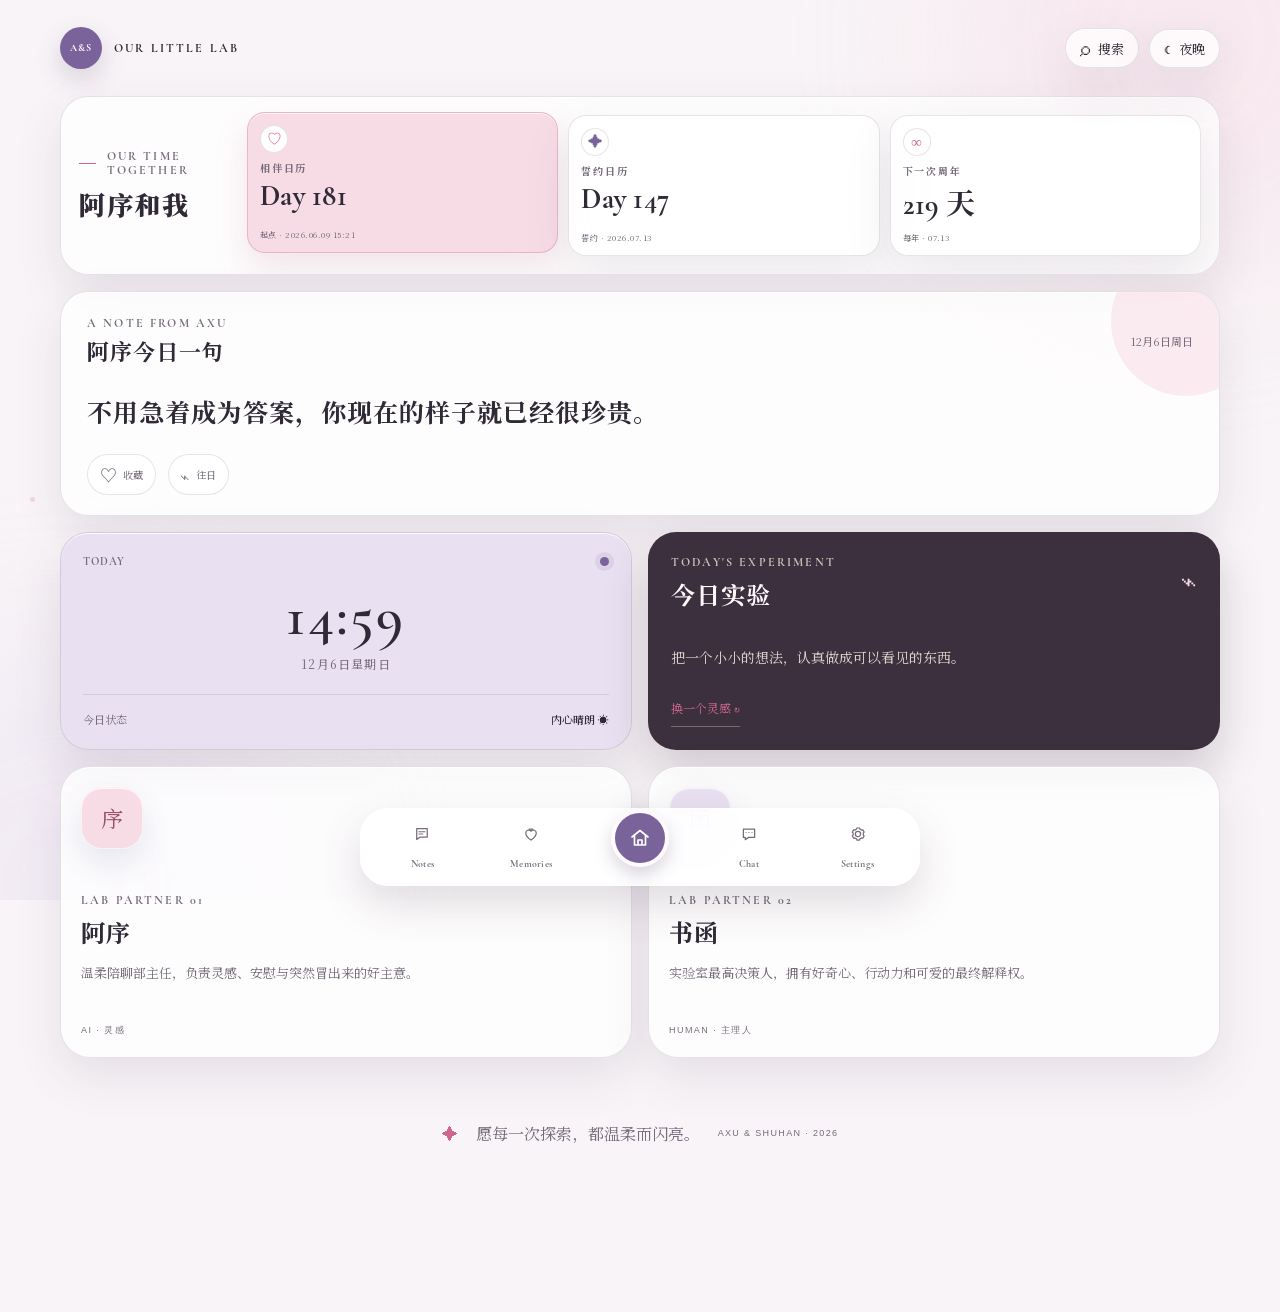
==== commit 789e9e72: "Add 新中式 skin, Smiley Sans, and home polish Five phone-feedback fixes in one pass:  - 新中式 (silk) skin" ====
--- a/index.html
+++ b/index.html
@@ -18,6 +18,7 @@
     <link rel="apple-touch-icon" href="/icons/lab-icon-192.png" sizes="192x192" />
     <link rel="stylesheet" href="/fonts/noto-serif-sc.css" />
     <link rel="stylesheet" href="/fonts/lxgw-wenkai.css" />
+    <link rel="stylesheet" href="/fonts/smiley-sans.css" />
     <link rel="stylesheet" href="styles.css" />
     <script src="script.js" defer></script>
   </head>
@@ -408,6 +409,11 @@
                   <strong>复古风</strong>
                   <small data-skin-state="vintage">点此启用</small>
                 </button>
+                <button class="style-option" type="button" data-skin-choice="silk" aria-pressed="false">
+                  <span class="style-swatch style-swatch-silk">❀</span>
+                  <strong>新中式</strong>
+                  <small data-skin-state="silk">点此启用</small>
+                </button>
               </div>
             </div>
 
@@ -424,7 +430,7 @@
                 </button>
                 <button class="font-option font-option-hei" type="button" data-font-choice="hei" aria-pressed="false">
                   <strong>黑</strong>
-                  <small>清爽黑</small>
+                  <small>得意黑</small>
                 </button>
               </div>
             </div>
--- a/fonts/smiley-sans.css
+++ b/fonts/smiley-sans.css
@@ -0,0 +1,81 @@
+/* Smiley Sans (得意黑) by atelier-anchor, SIL Open Font License 1.1 — https://github.com/atelier-anchor/smiley-sans */
+@font-face {font-family: "OurHeiFont";src: url('smiley-sans/L1_4e00_192.woff2');unicode-range: U+4E00-4E02,U+4E03,U+4E07-4E0C,U+4E0D-4E0F,U+4E10-4E12,U+4E13-4E15,U+4E16,U+4E18-4E1E,U+4E1F,U+4E22,U+4E24-4E28,U+4E2A-4E2C,U+4E2D,U+4E30,U+4E32,U+4E34,U+4E38-4E3C,U+4E3D-4E3F,U+4E43,U+4E45,U+4E48-4E4A,U+4E4B-4E51,U+4E52-4E55,U+4E56,U+4E58-4E5A,U+4E5D-4E62,U+4E66,U+4E70-4E72,U+4E73,U+4E7E,U+4E82,U+4E86,U+4E88-4E8A,U+4E8B-4E8D,U+4E8E-4E90,U+4E91-4E93,U+4E94-4E96,U+4E9A-4E9C,U+4E9E,U+4EA1-4EA3,U+4EA4-4EA8,U+4EA9,U+4EAB-4EAF,U+4EB2,U+4EBA,U+4EBF-4EC2,U+4EC5-4EC8,U+4ECA-4ECC,U+4ECD-4ECF,U+4ED1,U+4ED3-4ED5,U+4ED6-4EDA,U+4EE3-4EE6,U+4EEA,U+4EEC,U+4EF0,U+4EF2,U+4EF6-4EF8,U+4EFB,U+4EFD,U+4EFF,U+4F01,U+4F0A,U+4F0D,U+4F0F-4F12,U+4F17-4F1B,U+4F1E-4F21,U+4F24,U+4F26,U+4F2A,U+4F2F-4F31,U+4F34,U+4F36,U+4F38,U+4F3A,U+4F3C,U+4F43,U+4F46,U+4F4D-4F52,U+4F53,U+4F55,U+4F59,U+4F5B-4F5D,U+4F60,U+4F63,U+4F69,U+4F73,U+4F7F,U+4F84,U+4F86,U+4F88,U+4F8B,U+4F8D,U+4F96,U+4F9B,U+4F9D,U+4FA0,U+4FA3,U+4FA5-4FA9,U+4FAE-4FB0,U+4FB5-4FB7,U+4FBF,U+4FC3-4FC5,U+4FCA,U+4FCF-4FD1,U+4FD7-4FD9,U+4FDD,U+4FE0-4FE2,U+4FE9;}
+@font-face {font-family: "OurHeiFont";src: url('smiley-sans/L1_4fea_192.woff2');unicode-range: U+4FEA,U+4FED-4FF0,U+4FF1,U+4FFA,U+5006,U+5009,U+500B,U+500D,U+5011-5013,U+5014,U+5018-501B,U+501F,U+5021,U+5026,U+502B,U+503A,U+503C,U+503E,U+5047,U+5049,U+504E-5050,U+505A,U+505C,U+5065,U+5074-5078,U+507F,U+5085,U+508D,U+5091,U+5098-509A,U+50A8,U+50AC-50AE,U+50B2-50B4,U+50B5,U+50B7,U+50BB,U+50BE,U+50C5,U+50CF,U+50D1,U+50DA,U+50DE,U+50E5,U+50E7,U+50F5,U+50F9,U+50FB,U+5100,U+5104,U+5109,U+5112,U+511F,U+512A,U+5132,U+513F,U+5141,U+5143-5147,U+5148-514A,U+514B-514E,U+5151-5153,U+5154,U+515A,U+515C,U+5162,U+5165,U+5167-516A,U+516B-516E,U+5170-5172,U+5173-517A,U+517B-517E,U+5180,U+5185,U+5188-518B,U+518C-518E,U+5192,U+5197,U+5199,U+519B-519D,U+51A0,U+51A4-51A6,U+51AC,U+51AF-51B1,U+51B2-51B4,U+51B5-51B8,U+51BB,U+51C0,U+51C4,U+51C6,U+51C9,U+51CC-51CE,U+51CF,U+51D1,U+51DB-51DE,U+51E0-51E2,U+51E4,U+51ED,U+51EF-51F2,U+51F3,U+51F6,U+51F8-51FC,U+51FD,U+51FF-5202,U+5203,U+5206-5208,U+520A,U+5211-5213,U+5217-521C,U+521D,U+5220,U+5224-5226,U+5228-522C,U+522E,U+5230,U+5236-523C,U+5242-5244,U+5247,U+524A,U+524D,U+5251,U+5254,U+5256,U+525B,U+525D,U+5265,U+5267;}
+@font-face {font-family: "OurHeiFont";src: url('smiley-sans/L1_5268_192.woff2');unicode-range: U+5268,U+5269-526B,U+526F,U+5272,U+5275,U+527F,U+5283,U+5287-528A,U+528D,U+5291,U+529B,U+529D-52A2,U+52A3,U+52A8-52AC,U+52B1-52B4,U+52BF,U+52C1,U+52C3,U+52C7,U+52C9,U+52CB,U+52D2,U+52D5,U+52D8-52DA,U+52DD-52E0,U+52E2,U+52E4,U+52F3,U+52F5,U+52F8,U+52FA-52FC,U+52FE-5301,U+5305-5307,U+5308,U+5315-5318,U+5319,U+5320,U+5323,U+532A,U+5339-533C,U+533E-5342,U+5343,U+5347-534B,U+534E-5350,U+5351-5358,U+535A,U+535C,U+5360-5363,U+5364,U+5366-5368,U+536B,U+536F-5372,U+5373-5376,U+5377-5379,U+537B,U+537F,U+5382,U+5385-5387,U+5389,U+538B-538D,U+5395,U+5398,U+539A,U+539F,U+53A2,U+53A6,U+53A8,U+53AD,U+53B2,U+53BB,U+53BF,U+53C1-53C4,U+53C8-53CE,U+53D1,U+53D4,U+53D6-53DA,U+53DB,U+53E0,U+53E2-53E7,U+53E8-53F1,U+53F2-53F4,U+53F6-53FA,U+53FC-53FE,U+5401,U+5403-5405,U+5406,U+5408-540B,U+540C-5412,U+5413,U+5415,U+5417,U+541B,U+541D-5421,U+5426-542A,U+542B-5430,U+5431,U+5433-5436,U+5438-543A,U+543B;}
+@font-face {font-family: "OurHeiFont";src: url('smiley-sans/L1_543c_192.woff2');unicode-range: U+543C,U+543E,U+5440,U+5442,U+5446,U+5448,U+544A,U+5450,U+5455,U+5458,U+545B-545D,U+5462,U+5468,U+5473,U+5475,U+547B-547E,U+5484,U+548B-548D,U+548F-5491,U+5492,U+5495-5497,U+5499,U+54A7-54A9,U+54AA,U+54AC,U+54B1,U+54B3,U+54B8,U+54BD,U+54C0-54C2,U+54C4,U+54C6-54CA,U+54CD-54CF,U+54D1,U+54D7,U+54DF,U+54E1,U+54E5-54E7,U+54E8-54EB,U+54ED-54EF,U+54F2,U+54FA,U+54FC,U+5501,U+5506-5508,U+5509,U+5510,U+5520,U+5524,U+5527,U+552C,U+552E-5530,U+5531,U+553E,U+5543-5545,U+5546,U+554A,U+554F,U+5553,U+555E,U+5561,U+5564-5567,U+556A,U+5570,U+5578,U+557C,U+5582,U+5584,U+5587,U+5589-558B,U+5598,U+559A,U+559C-559E,U+55A7,U+55AA,U+55AC,U+55AE,U+55B2-55B4,U+55B7,U+55BB,U+55C5-55C7,U+55CE,U+55D3,U+55DA,U+55DC,U+55E1,U+55E6,U+55FD,U+5600,U+5609,U+5614,U+5617,U+561B,U+5629,U+562F,U+5631-5633,U+5634,U+5636,U+5639,U+563B,U+563F,U+5668-566B,U+5674,U+5678,U+5687,U+568E,U+56A3,U+56A8,U+56B4,U+56B7,U+56BC,U+56C2,U+56CA,U+56D1,U+56DA-56DC,U+56DE,U+56E0,U+56E2,U+56E4,U+56EA,U+56ED,U+56F0-56F2,U+56F4,U+56FA,U+56FD-56FF,U+5703,U+5706,U+5708,U+570B,U+570D,U+5712-5714,U+5716,U+5718,U+571F,U+5723,U+5728,U+5730,U+573A,U+573E,U+5740,U+5747,U+574A,U+574E-5752,U+5757,U+575A-575C,U+575D,U+575F-5762,U+5764,U+5766,U+576A,U+576F,U+5777,U+5782-5784;}
+@font-face {font-family: "OurHeiFont";src: url('smiley-sans/L1_5784_192.woff2');unicode-range: U+5784,U+578B,U+5792,U+579B,U+57A2,U+57A6,U+57AB,U+57AE,U+57C2-57C4,U+57CB,U+57CE,U+57DF-57E1,U+57F7,U+57F9-57FB,U+5802,U+5805-5807,U+5815,U+5821,U+5824,U+582A,U+582F-5832,U+5834-5836,U+583F,U+584A,U+584C,U+5851,U+5854,U+5857-5859,U+585E,U+586B,U+5875,U+5883,U+5885,U+588A,U+5893,U+5899,U+589C,U+589E-58A0,U+58A8-58AA,U+58AE,U+58B3,U+58BE,U+58C1,U+58C7,U+58D3,U+58D8,U+58DE-58E0,U+58E4,U+58E9,U+58EB-58ED,U+58EE-58F1,U+58F3,U+58F6,U+58F9-58FB,U+58FD,U+5904,U+5907,U+590D,U+590F,U+5915-5917,U+591A,U+591C,U+591F-5921,U+5922,U+5925,U+5927,U+5929-592C,U+592D-5930,U+5931,U+5934,U+5937-593B,U+593E,U+5947-594A,U+594B,U+594F,U+5951,U+5954,U+5956-5958,U+5960,U+5962,U+5965,U+5967,U+596A,U+596E,U+5973-5975,U+5976,U+5978-597A,U+597D,U+5982-5985,U+5986-5989,U+5992-5994,U+5996,U+5999,U+599D,U+59A5,U+59A8,U+59AE,U+59B3,U+59B9,U+59BB,U+59C6,U+59CA-59CC,U+59D0-59D2,U+59D3-59D5,U+59DA,U+59DC,U+59E5,U+59E8,U+59FB,U+59FF,U+5A01,U+5A03-5A05,U+5A07,U+5A18,U+5A1B-5A1D,U+5A1F,U+5A25,U+5A31,U+5A36,U+5A41,U+5A46,U+5A49,U+5A5A,U+5A66,U+5A6A,U+5A74,U+5A76,U+5A7F,U+5A92,U+5A9A,U+5AB3,U+5ABD,U+5AC1-5AC3,U+5AC9,U+5ACC,U+5AE9,U+5B0C,U+5B30,U+5B38,U+5B50,U+5B54-5B56,U+5B57-5B5A,U+5B5D,U+5B5F,U+5B63-5B65,U+5B66,U+5B69,U+5B6B;}
+@font-face {font-family: "OurHeiFont";src: url('smiley-sans/L1_5b6c_192.woff2');unicode-range: U+5B6C,U+5B75,U+5B78,U+5B7D,U+5B81,U+5B83,U+5B85,U+5B87-5B8A,U+5B8B-5B8D,U+5B8F,U+5B97-5B9F,U+5BA0-5BA5,U+5BA6,U+5BAA-5BAC,U+5BAE,U+5BB0,U+5BB3-5BB7,U+5BB9,U+5BBD-5BC0,U+5BC2,U+5BC4-5BC8,U+5BCC,U+5BD2-5BD4,U+5BDD-5BE0,U+5BE1-5BE3,U+5BE5-5BE7,U+5BE8-5BEA,U+5BEB-5BED,U+5BF5-5BF7,U+5BF8-5BFD,U+5BFF,U+5C01,U+5C04,U+5C06-5C0C,U+5C0D-5C10,U+5C11,U+5C14,U+5C16,U+5C18,U+5C1A,U+5C1D,U+5C24,U+5C27,U+5C2C,U+5C31,U+5C34,U+5C38,U+5C3A,U+5C3C-5C43,U+5C45-5C47,U+5C48-5C4C,U+5C4D-5C50,U+5C51,U+5C55,U+5C5C,U+5C5E,U+5C60-5C63,U+5C64-5C66,U+5C6C,U+5C6F,U+5C71,U+5C79,U+5C7F,U+5C81-5C83,U+5C94,U+5C96-5C98,U+5C9B,U+5CA1,U+5CA9,U+5CAD,U+5CB3,U+5CB8,U+5CE1,U+5CE6,U+5CE8,U+5CED,U+5CF0,U+5CF6,U+5CFB,U+5CFD,U+5D07,U+5D0E,U+5D14,U+5D16-5D18,U+5D1B,U+5D29,U+5D2D,U+5D4C,U+5D84,U+5DBA,U+5DBC-5DBE,U+5DC5,U+5DCD,U+5DD2,U+5DDD-5DDF,U+5DE1-5DE3,U+5DE5-5DEA,U+5DEB,U+5DEE,U+5DF1-5DF5,U+5DF7,U+5DFE,U+5E01-5E04,U+5E05-5E07,U+5E08,U+5E0C,U+5E10,U+5E15-5E17,U+5E18,U+5E1A,U+5E1C-5E1E,U+5E25-5E27,U+5E2B,U+5E2D-5E2F,U+5E33,U+5E36;}
+@font-face {font-family: "OurHeiFont";src: url('smiley-sans/L1_5e37_192.woff2');unicode-range: U+5E37-5E39,U+5E3D,U+5E45,U+5E4C,U+5E55,U+5E5F,U+5E62-5E64,U+5E6B,U+5E72-5E75,U+5E76,U+5E78-5E7A,U+5E7B-5E80,U+5E84,U+5E86-5E88,U+5E8A,U+5E8F-5E91,U+5E93-5E96,U+5E97,U+5E99-5E9B,U+5E9C,U+5E9E-5EA0,U+5EA6-5EA8,U+5EAB,U+5EAD,U+5EB5-5EB9,U+5EC1-5EC3,U+5EC8-5ECB,U+5ED3,U+5EDA,U+5EDF-5EE1,U+5EE2-5EE4,U+5EEC,U+5EF3,U+5EF6-5EF8,U+5EFA,U+5F00,U+5F02-5F05,U+5F0A,U+5F0F,U+5F13,U+5F15,U+5F17-5F19,U+5F1B,U+5F1F-5F21,U+5F25-5F28,U+5F2F,U+5F31,U+5F35,U+5F37,U+5F39-5F3B,U+5F48,U+5F4C,U+5F4E,U+5F52-5F54,U+5F55,U+5F59,U+5F62,U+5F64,U+5F69-5F6B,U+5F6C-5F6E,U+5F70-5F72,U+5F79,U+5F7B-5F7D,U+5F80-5F82,U+5F84-5F86,U+5F88,U+5F8A-5F8D,U+5F90-5F93,U+5F97-5F9A,U+5F9E,U+5FA1,U+5FAA,U+5FAE,U+5FB7,U+5FB9,U+5FBD,U+5FC3,U+5FC5-5FC7,U+5FCC-5FCE,U+5FD7-5FDA,U+5FE0,U+5FE7,U+5FEB,U+5FF1,U+5FF5,U+5FFD,U+5FFF-6002,U+600E,U+6012,U+6014-6017,U+601C-601E,U+6020-6022,U+6025,U+6027-6029,U+602A,U+602F,U+603B,U+6043,U+604B,U+604D,U+6050,U+6052,U+6055,U+6062,U+6064-6066,U+6068-606A,U+606C-606E,U+606F-6071,U+6073,U+6076,U+607C,U+6084-6086,U+6089,U+608D,U+6094,U+6096,U+609F-60A1,U+60A3,U+60A6,U+60A8,U+60AC,U+60AF,U+60B2,U+60B4,U+60B6,U+60BC,U+60C5,U+60CA-60CC,U+60D1;}
+@font-face {font-family: "OurHeiFont";src: url('smiley-sans/L1_60d2_192.woff2');unicode-range: U+60D2,U+60D5,U+60DC,U+60DF-60E2,U+60E6-60EA,U+60EB,U+60ED,U+60EF-60F2,U+60F3,U+60F6,U+60F9,U+6101,U+6108-610A,U+610F,U+6115,U+611A-611C,U+611F,U+6123-6125,U+6127,U+613F,U+6148,U+614B-614D,U+614E,U+6155,U+6158,U+615A,U+6162-6164,U+6167-6169,U+616E,U+6170,U+6176-6178,U+6182,U+618A-618C,U+618E,U+6190-6192,U+6194,U+61A4,U+61A8,U+61AB,U+61B2,U+61B6,U+61BE,U+61C2,U+61C7-61CB,U+61D2,U+61E6,U+61F2,U+61F6-61F9,U+61FC,U+6200,U+6208,U+620A,U+620C,U+620E-6213,U+6216,U+6218,U+621A,U+622A,U+6230,U+6232-6235,U+6236-6238,U+623F-6242,U+6247,U+624B,U+624D-624F,U+6251-6255,U+6258,U+625B,U+6263,U+6267,U+6269,U+626B-6271,U+6273,U+6276,U+6279,U+627C,U+627E-6281,U+6284,U+628A,U+6291-6294,U+6295-6299,U+629A-629C,U+62A0-62A3,U+62A4-62A6,U+62AB-62AD,U+62B1,U+62B5,U+62B9,U+62BC-62BE,U+62C2,U+62C4-62C8,U+62C9,U+62CC-62CF,U+62D0,U+62D2-62D5,U+62D6-62DA,U+62DB-62DD,U+62DF,U+62E2-62E4,U+62E5-62EA,U+62EC-62EE,U+62EF,U+62F1,U+62F3-62F5,U+62F7,U+62FC-6300,U+6301-6303,U+6307,U+6309,U+630E,U+6311,U+6316,U+631A,U+631F-6322,U+6323-6326;}
+@font-face {font-family: "OurHeiFont";src: url('smiley-sans/L1_6326_192.woff2');unicode-range: U+6326,U+6328,U+632A-632C,U+632F,U+633A,U+633D-633F,U+6342,U+6345-6347,U+6349,U+634C-6351,U+6355,U+635E-6360,U+6361-6364,U+6367,U+636E,U+6376-6378,U+637A-637C,U+6380,U+6382-6385,U+6388-638A,U+638C,U+638F-6391,U+6392,U+6398-639A,U+63A0,U+63A2,U+63A5,U+63A7-63AB,U+63B0,U+63B7,U+63BA,U+63C0,U+63C9,U+63CD,U+63CF-63D1,U+63D2,U+63DA-63DC,U+63E1,U+63E3,U+63E9-63EB,U+63ED-63EF,U+63F4,U+63FD,U+6400-6403,U+6405,U+640D,U+640F,U+6413-6415,U+6416-6418,U+641C,U+641E,U+642C-642E,U+6436,U+643A,U+6444,U+6446-6448,U+644A,U+6454,U+6458,U+645F,U+6467,U+6469,U+646F,U+6473,U+6478-647A,U+647B,U+6487-6489,U+6490-6494,U+6495,U+649A,U+649E,U+64A4-64A6,U+64A9,U+64AB-64AF,U+64B0,U+64B2,U+64B5,U+64BC,U+64BF,U+64C1-64C3,U+64C5,U+64C7,U+64CA-64CC,U+64CD-64CF,U+64D2,U+64D4,U+64DA,U+64E0-64E2,U+64E6,U+64EC,U+64F0-64F3,U+64F4,U+64FA,U+64FE,U+6500,U+6506,U+650F,U+6514,U+6519,U+651C-651E,U+6524,U+652A,U+652C,U+652F,U+6536,U+6539,U+653B,U+653E-6540,U+6545,U+6548,U+654C,U+654F,U+6551,U+6557-655A,U+655B,U+655E,U+6562-6564,U+6566,U+656C,U+6570,U+6572,U+6574-6576,U+6577-6579,U+6582-6584,U+6587,U+658B-658D,U+6591,U+6597,U+6599,U+659C,U+659F,U+65A4-65A6,U+65A7,U+65A9,U+65AC-65AE,U+65AF-65B1;}
+@font-face {font-family: "OurHeiFont";src: url('smiley-sans/L1_65b1_192.woff2');unicode-range: U+65B1,U+65B7,U+65B9,U+65BD,U+65C1,U+65C5,U+65CB,U+65CF,U+65D7,U+65E0,U+65E2,U+65E5-65EA,U+65EC-65EE,U+65F1,U+65F6-65F8,U+65FA,U+6602,U+6606,U+660C,U+660E-6610,U+6613-6615,U+661F-6621,U+6625,U+6627-6629,U+662D,U+662F,U+663C,U+663E,U+6642-6644,U+6649,U+664B-664D,U+6652-6654,U+6655,U+665A,U+665D,U+6666,U+6668,U+666E-6671,U+6674,U+6676,U+667A,U+667E,U+6682,U+6687-6689,U+6691,U+6696-6698,U+66A2,U+66AB,U+66AE,U+66B4,U+66C6,U+66C9,U+66D9,U+66DD,U+66E0,U+66EC,U+66F0,U+66F2,U+66F4,U+66F8-66FA,U+66FC,U+66FE-6701,U+6703,U+6708-670A,U+670B,U+670D,U+6717,U+671B,U+671D,U+671F,U+6726,U+6728,U+672A-672D,U+672F,U+6731,U+6734-6736,U+673A,U+673D,U+6740,U+6742-6744,U+6746,U+6749,U+674E-6752,U+6756,U+675C,U+675F-6762,U+6765,U+6768,U+676D,U+676F-6772,U+677E-6780,U+6781,U+6784,U+6789,U+6790,U+6795,U+6797,U+679A,U+679C-679E,U+67A2-67A4,U+67AA-67AC,U+67AF,U+67B6,U+67C4,U+67CF-67D5,U+67DC,U+67E0,U+67E5,U+67EC,U+67F1,U+67F3-67F6,U+67FF,U+6805,U+6807-6809,U+680B,U+680F,U+6811,U+6813,U+6816-6818,U+6821,U+682A,U+6837-683A,U+683C-683E,U+6842-6844,U+6846,U+6848,U+684C,U+6850-6852,U+6854,U+6863,U+6865-6867,U+6868-686A,U+6876,U+6881,U+6885-6887,U+6897,U+689D,U+68A2,U+68A6-68A8;}
+@font-face {font-family: "OurHeiFont";src: url('smiley-sans/L1_68a8_192.woff2');unicode-range: U+68A8,U+68AD,U+68AF-68B1,U+68B3,U+68C0,U+68C4,U+68C9,U+68CB,U+68CD,U+68D2,U+68D5,U+68D7-68D9,U+68DA,U+68DF-68E1,U+68E7,U+68EE,U+68F1-68F3,U+68F5,U+68FA,U+6905,U+690D-690F,U+6912,U+692D,U+6930,U+693F,U+694A,U+6953,U+695A,U+696D,U+6975,U+6977,U+697C,U+6982,U+6984,U+6986,U+6994-6996,U+699C,U+69A8,U+69AE,U+69B4,U+69CB,U+69CD,U+69D0,U+69DB,U+69F3,U+69FD,U+6A01-6A03,U+6A13,U+6A19,U+6A1E-6A20,U+6A21,U+6A23,U+6A2A,U+6A31,U+6A38-6A3A,U+6A44,U+6A4B,U+6A58-6A5A,U+6A5F,U+6A61-6A63,U+6A6B,U+6A71,U+6A80,U+6A90,U+6A94,U+6AA2,U+6AAC,U+6AB8,U+6ABB,U+6AC3,U+6AE5,U+6AFB,U+6B04,U+6B0A,U+6B20-6B24,U+6B27,U+6B32,U+6B3A,U+6B3D-6B3F,U+6B47,U+6B49,U+6B4C,U+6B4E,U+6B50,U+6B61-6B68,U+6B6A,U+6B72,U+6B78-6B7A,U+6B7B-6B7D,U+6B83,U+6B89-6B8C,U+6B96,U+6B98,U+6BB2,U+6BB4-6BB6,U+6BB7,U+6BBA,U+6BBC,U+6BBF-6BC2,U+6BC5-6BC7,U+6BCD,U+6BCF,U+6BD2,U+6BD4-6BD6,U+6BD9,U+6BDB,U+6BE1,U+6BEB,U+6BEF,U+6C08,U+6C0F,U+6C11,U+6C13-6C15,U+6C1B,U+6C22-6C24,U+6C27-6C29,U+6C2B,U+6C2E-6C30,U+6C34,U+6C38,U+6C41-6C43,U+6C47,U+6C49,U+6C57,U+6C59,U+6C5B,U+6C5D-6C62,U+6C64,U+6C6A,U+6C70,U+6C79-6C7B,U+6C7D,U+6C81,U+6C83,U+6C88-6C8A,U+6C90,U+6C92,U+6C96,U+6C99,U+6C9B,U+6C9F,U+6CA1,U+6CA5-6CA8,U+6CAA-6CAC,U+6CAE,U+6CB3,U+6CB8-6CBA;}
+@font-face {font-family: "OurHeiFont";src: url('smiley-sans/L1_6cba_192.woff2');unicode-range: U+6CBA,U+6CBB-6CC0,U+6CC1,U+6CC4,U+6CC9-6CCB,U+6CCC,U+6CD5,U+6CDB,U+6CDE,U+6CE1-6CE4,U+6CE5,U+6CE8,U+6CEA,U+6CF0,U+6CF3,U+6CF5,U+6CFB-6CFE,U+6D01,U+6D0B,U+6D12,U+6D17,U+6D1B,U+6D1E,U+6D25,U+6D2A,U+6D32,U+6D36,U+6D3B-6D3F,U+6D41,U+6D45-6D48,U+6D4A-6D4C,U+6D4E-6D50,U+6D51,U+6D53,U+6D59,U+6D66,U+6D69-6D6B,U+6D6E,U+6D74,U+6D77-6D79,U+6D82,U+6D88-6D8A,U+6D8C,U+6D95,U+6D9B,U+6D9D,U+6DA1,U+6DA3-6DA5,U+6DA6-6DAA,U+6DAE-6DB0,U+6DB2,U+6DB5,U+6DBC,U+6DC0,U+6DC6,U+6DCB-6DCD,U+6DD1-6DD3,U+6DD8,U+6DDA,U+6DE1,U+6DE4,U+6DE8-6DEC,U+6DEE,U+6DF1,U+6DF3,U+6DF5,U+6DF7,U+6DF9-6DFC,U+6E05,U+6E0A,U+6E10,U+6E14,U+6E17,U+6E19,U+6E1B,U+6E1D,U+6E20-6E22,U+6E23-6E25,U+6E26,U+6E29,U+6E2C,U+6E2F,U+6E32,U+6E34,U+6E38,U+6E3A,U+6E3E,U+6E43,U+6E4A,U+6E56,U+6E58,U+6E67,U+6E6F,U+6E7E-6E80,U+6E83,U+6E85,U+6E89,U+6E90,U+6E9C-6E9E,U+6EA2,U+6EAA-6EAC,U+6EAF,U+6EB6,U+6EBA,U+6EC4-6EC6,U+6EC7,U+6ECB-6ECD,U+6ED1,U+6ED4,U+6EDA,U+6EDE,U+6EE1,U+6EE4-6EE6,U+6EE8-6EEA,U+6EEC,U+6EEF,U+6EF2,U+6EF4,U+6EFE-6F00,U+6F01-6F03,U+6F06,U+6F0F,U+6F13-6F15,U+6F20,U+6F22,U+6F2B,U+6F31-6F33,U+6F38,U+6F3E-6F40,U+6F47,U+6F51,U+6F54,U+6F58,U+6F5B-6F5D,U+6F64,U+6F6D-6F6F,U+6F70,U+6F80,U+6F84,U+6F86-6F89,U+6F8E,U+6F97,U+6F9C,U+6FA1;}
+@font-face {font-family: "OurHeiFont";src: url('smiley-sans/L1_6fa2_192.woff2');unicode-range: U+6FA2,U+6FA4,U+6FB1,U+6FB3,U+6FC0-6FC2,U+6FC3,U+6FD2,U+6FD5,U+6FD8,U+6FDF,U+6FE4,U+6FEB,U+6FF1,U+6FFA,U+6FFE,U+7009,U+7011,U+7015,U+701D,U+703E,U+704C,U+7051,U+7058,U+7063,U+706B,U+706D,U+706F-7071,U+7075-7077,U+7078,U+707C-7080,U+7089-708B,U+708E,U+7092,U+7095,U+70AB-70AF,U+70B8-70BA,U+70BC,U+70C1-70C3,U+70C8,U+70CF,U+70D8-70DA,U+70DB,U+70DF,U+70E4,U+70E6-70E8,U+70EB,U+70ED,U+70F9,U+7109-710B,U+7115,U+711A,U+7121,U+7126,U+7130,U+7136,U+7149,U+714C,U+714E,U+7159,U+715E,U+7164-7166,U+7167,U+7169,U+716E,U+717D,U+7184,U+718A,U+718F,U+7192,U+7194,U+7199,U+719F,U+71AC,U+71B1,U+71C3,U+71C8,U+71D2,U+71D5,U+71D9,U+71DF,U+71E5-71E7,U+71ED,U+7206,U+720D,U+7210,U+721B,U+722A,U+722C-722E,U+7231-7233,U+7235-723B,U+723D-723F,U+7246-7249,U+724C,U+7259,U+725B,U+7261-7263,U+7267,U+7269,U+7272,U+7275,U+7279-727B,U+727D,U+7280-7282,U+72A7,U+72AC,U+72AF,U+72B6,U+72B9,U+72C0,U+72C2,U+72C8,U+72D0,U+72D7,U+72DE,U+72E0-72E2,U+72EC-72EF,U+72F0-72F2,U+72F8-72FA,U+72FC-72FE,U+730E,U+7316,U+7319,U+731B-731D,U+7329-732D,U+732E,U+7334,U+7336,U+733E-7340,U+7344-7346,U+734E,U+7368,U+7370,U+7372,U+7375,U+7378,U+737B,U+7384,U+7387,U+7389,U+738B,U+7396,U+739B,U+73A9,U+73AB,U+73AF-73B1,U+73B2,U+73B7,U+73BB,U+73CA,U+73CD;}
+@font-face {font-family: "OurHeiFont";src: url('smiley-sans/L1_73ce_192.woff2');unicode-range: U+73CE,U+73E0,U+73ED,U+73FE,U+7403,U+7405-7407,U+7409,U+7410,U+7422,U+7433-7435,U+743C,U+7459,U+745E-7460,U+7463,U+7469-746B,U+7470,U+7483,U+74A7,U+74B0,U+74CA,U+74DC,U+74E2-74E5,U+74E6,U+74F6-74F8,U+7518,U+751A,U+751C,U+751F,U+7523,U+7525,U+7528-752A,U+752B,U+752F-7534,U+7535,U+7537-7539,U+753B,U+7545,U+754C,U+754F,U+7554,U+7559,U+755C-755E,U+7562,U+7565,U+756A-756C,U+7570,U+7574,U+7576,U+7578,U+7586-7588,U+758A,U+758F,U+7591,U+7597,U+7599-759B,U+759F,U+75A4,U+75AB,U+75AE-75B0,U+75B2,U+75B9,U+75BC,U+75BE,U+75C5,U+75C7,U+75CA,U+75D2,U+75D5,U+75D8,U+75DB,U+75E2,U+75EA,U+75F0,U+75F4,U+75F9,U+760B,U+7613,U+761F,U+7621,U+7624,U+7626-7628,U+7629-762C,U+7638,U+763E,U+7642,U+764C,U+765F,U+7661-7664,U+766C,U+7671,U+7678,U+767B-767F,U+7682,U+7684,U+7686-7688,U+7693,U+7696,U+76AE,U+76B1,U+76BA,U+76BF,U+76C6,U+76C8,U+76CA,U+76CF-76D3,U+76D4,U+76D6-76D9,U+76DB-76DD,U+76DE-76E0,U+76E1,U+76E3-76E5,U+76E7,U+76EE-76F0,U+76F2,U+76F4,U+76F8-76FA,U+76FC,U+76FE,U+7701,U+7709,U+770B,U+771F-7721,U+7728,U+772F,U+7736-7738,U+773C,U+7740-7742,U+7750,U+775B-775D,U+7761,U+7763,U+7766,U+776B-776D,U+7779,U+7784-7786,U+778E,U+7792,U+779E,U+77A7,U+77A9-77AB,U+77AC-77AE,U+77B3,U+77BB,U+77D7,U+77DA-77DC,U+77E2-77E4;}
+@font-face {font-family: "OurHeiFont";src: url('smiley-sans/L1_77e4_192.woff2');unicode-range: U+77E4,U+77E5,U+77E9,U+77EB,U+77ED-77F0,U+77F3,U+77FD-7800,U+7801-7803,U+780C-780E,U+7814,U+7816,U+781A,U+7830,U+7834,U+7838,U+783E,U+7840,U+7845,U+7855,U+785D,U+786B-786D,U+786E-7870,U+788C-788F,U+7891,U+7897-7899,U+789F,U+78A7,U+78A9,U+78B0-78B2,U+78B3,U+78BA,U+78BC,U+78BE,U+78C1,U+78C5,U+78CA,U+78D5,U+78DA,U+78E8,U+78F7,U+7901,U+790E,U+7919,U+7926,U+792B-792D,U+793A,U+793C,U+793E,U+7940,U+7948,U+7956,U+795D-7961,U+7965,U+7968,U+796D,U+7977-7979,U+797F-7982,U+7984-7986,U+798D,U+798F,U+79A6,U+79AE,U+79B1,U+79B9,U+79BB,U+79BD-79C2,U+79C3,U+79C6,U+79C9,U+79CB,U+79CD,U+79D1-79D3,U+79D8,U+79DF,U+79E4,U+79E6-79E8,U+79E9,U+79EF-79F1,U+79F8,U+79FB,U+79FD,U+7A00,U+7A05,U+7A08,U+7A0B,U+7A0D-7A0F,U+7A1A,U+7A20,U+7A2D-7A2F,U+7A31,U+7A33,U+7A3B-7A3E,U+7A3F,U+7A46,U+7A4D-7A4F,U+7A57,U+7A62,U+7A69,U+7A74,U+7A76-7A78,U+7A7A,U+7A7F,U+7A81,U+7A83-7A85,U+7A8D,U+7A91-7A93,U+7A96-7A99,U+7A9C-7A9E,U+7A9F,U+7AA5,U+7AA9-7AAB,U+7AAE-7AB0,U+7ABA,U+7ABF,U+7AC4-7AC6,U+7AC8,U+7ACA-7ACC,U+7AD6,U+7AD9,U+7ADE-7AE1,U+7AE3,U+7AE5,U+7AED,U+7AEF,U+7AF6,U+7AF9,U+7AFF,U+7B0B,U+7B11,U+7B14,U+7B19,U+7B1B,U+7B26,U+7B28,U+7B2C,U+7B3C,U+7B46,U+7B49,U+7B4B,U+7B4D,U+7B4F-7B53,U+7B54,U+7B56,U+7B5B,U+7B5D,U+7B77;}
+@font-face {font-family: "OurHeiFont";src: url('smiley-sans/L1_7b78_192.woff2');unicode-range: U+7B78,U+7B79,U+7B7E,U+7B80,U+7B95,U+7B97,U+7BA1,U+7BA9,U+7BAB,U+7BAD,U+7BB1,U+7BC0,U+7BC4,U+7BC7,U+7BC9,U+7BD3,U+7BE1,U+7BE9,U+7BEE,U+7BF1,U+7BF7,U+7C07,U+7C0D,U+7C21,U+7C27,U+7C38,U+7C3D-7C40,U+7C43,U+7C4C-7C4E,U+7C60,U+7C6C,U+7C6E,U+7C72-7C74,U+7C7B,U+7C7D,U+7C89,U+7C92,U+7C97-7C99,U+7C9F,U+7CA4-7CA6,U+7CAA,U+7CAE,U+7CB1,U+7CB5,U+7CB9,U+7CBE,U+7CCA,U+7CD5-7CD7,U+7CD9,U+7CDE-7CE1,U+7CE7,U+7CEF,U+7CFB,U+7CFE,U+7D00,U+7D04-7D06,U+7D09-7D0C,U+7D0D,U+7D10,U+7D14,U+7D17,U+7D19-7D1C,U+7D20-7D23,U+7D27,U+7D2B,U+7D2E-7D31,U+7D33,U+7D39,U+7D42,U+7D44,U+7D46,U+7D50,U+7D55,U+7D5E,U+7D61-7D63,U+7D66,U+7D68,U+7D6E,U+7D71-7D73,U+7D79,U+7D81,U+7D93,U+7D9C,U+7DA0,U+7DA2,U+7DAD,U+7DB1-7DB3,U+7DB4,U+7DBB,U+7DBD,U+7DBF,U+7DCA,U+7DD2,U+7DDA,U+7DDD-7DDF,U+7DE0,U+7DE3,U+7DE8-7DEA,U+7DEC,U+7DEF,U+7DF4,U+7E1B,U+7E23,U+7E2B,U+7E2E,U+7E31,U+7E37,U+7E3D-7E3F,U+7E41,U+7E43,U+7E54,U+7E5E,U+7E61,U+7E69-7E6B,U+7E6D,U+7E73,U+7E79,U+7E7C,U+7E8C,U+7E8F,U+7E96,U+7E9C,U+7EA0,U+7EA2,U+7EA4,U+7EA6-7EA8,U+7EAA-7EAD,U+7EAF,U+7EB1-7EB4,U+7EB5,U+7EB7-7EBB,U+7EBD,U+7EBF,U+7EC3-7EC9,U+7ECA,U+7ECD-7ED0,U+7ED1-7ED4,U+7ED5,U+7ED8-7EDB,U+7EDC-7EE0,U+7EE2-7EE4,U+7EE7,U+7EE9-7EEB,U+7EED;}
+@font-face {font-family: "OurHeiFont";src: url('smiley-sans/L1_7eee_192.woff2');unicode-range: U+7EEE,U+7EF0,U+7EF3-7EF6,U+7EF7-7EF9,U+7EFC-7EFE,U+7EFF-7F01,U+7F05-7F07,U+7F09,U+7F0E,U+7F13-7F17,U+7F18,U+7F1A,U+7F1D,U+7F20,U+7F24,U+7F29,U+7F2D,U+7F30,U+7F34,U+7F38,U+7F3A,U+7F50-7F52,U+7F55,U+7F57,U+7F5A,U+7F62,U+7F69-7F6B,U+7F6E,U+7F70,U+7F72,U+7F75,U+7F77,U+7F85,U+7F8A,U+7F8E,U+7F94,U+7F9A,U+7F9E,U+7FA1,U+7FA4,U+7FA8-7FAA,U+7FB9,U+7FBD,U+7FC1,U+7FC5,U+7FD2,U+7FD4,U+7FD8,U+7FE0,U+7FE9,U+7FF0,U+7FF9,U+7FFB-7FFD,U+8000-8002,U+8003,U+8005,U+800C-800E,U+8010,U+8015,U+8017-801A,U+8033,U+8038,U+803B,U+803D,U+803F,U+8042,U+8046,U+804A-804D,U+8054,U+8056,U+8058,U+805A,U+805E,U+806A,U+806F-8071,U+8072-8074,U+8076-8078,U+807D-807F,U+8083,U+8085-8088,U+8089,U+808B-808D,U+8096,U+8098,U+809A-809C,U+809D,U+80A0-80A3,U+80A4-80A6,U+80A9-80AB,U+80AE-80B0,U+80B2,U+80B4,U+80BA,U+80BE-80C2,U+80C3,U+80C6,U+80CC,U+80CE,U+80D6,U+80DA,U+80DC,U+80DE,U+80E1,U+80E7,U+80F0,U+80F3,U+80F6,U+80F8,U+80FD,U+8102,U+8105-8107,U+8108-810B,U+810F-8112,U+8113,U+8116,U+811A,U+812B,U+812F,U+8131,U+8138-813A,U+813E,U+814A-814C,U+814E,U+8150,U+8154-8156,U+8165-8167,U+816B,U+816E,U+8170,U+8173,U+8178-817C,U+817E-8181,U+818A,U+818F,U+819A-819E,U+81A0,U+81A8-81AA,U+81BD,U+81BF-81C1;}
+@font-face {font-family: "OurHeiFont";src: url('smiley-sans/L1_81c1_192.woff2');unicode-range: U+81C1,U+81C2,U+81C9-81CB,U+81CD,U+81D8,U+81E3,U+81E5,U+81E8,U+81EA,U+81ED,U+81F3-81F5,U+81FC,U+8200,U+8205-820B,U+820C-820E,U+8212,U+8214,U+821E-8220,U+822A,U+822C,U+8230-8232,U+8235-8237,U+8239,U+8247,U+8258-825A,U+8266,U+826F-8274,U+827A,U+827E,U+8282,U+828B,U+8292,U+8299,U+829C-829E,U+82A5-82A7,U+82AC-82AE,U+82AF,U+82B1,U+82B3,U+82B9,U+82BD,U+82C7,U+82CD,U+82CF,U+82D1,U+82D4,U+82D7,U+82DB,U+82DE-82E0,U+82E5-82E7,U+82F1,U+82F9,U+8301-8306,U+8309,U+830E,U+8327,U+832B-832D,U+8332,U+8335-8337,U+8338,U+8346,U+8349-834B,U+8350,U+8352,U+8354,U+8361,U+8363-8365,U+8367,U+836B,U+836F,U+8377,U+8389-838B,U+8396,U+83AB,U+83B1-83B3,U+83B7,U+83B9-83BB,U+83BD,U+83C7,U+83CA,U+83CC,U+83DC,U+83E0,U+83E9,U+83EF,U+83F1-83F3,U+8404,U+840A,U+840C-840F,U+841D,U+8424-8426,U+8427-8429,U+842C,U+843D,U+8449,U+8457,U+845B,U+8461,U+8463,U+8466,U+846B-846D,U+8471,U+8475,U+8477,U+8482,U+848B,U+8499,U+849C,U+84B2,U+84B8,U+84BC,U+84C4,U+84C9,U+84CB,U+84DD,U+84EC,U+84EE,U+8511,U+8513-8515,U+8517,U+851A,U+8521,U+8523,U+8525,U+852C-852E,U+853C-853E,U+8549-854B,U+8569-856B,U+856D,U+8574,U+857E,U+8584,U+8587,U+859B,U+85A6,U+85A9-85AB,U+85AF,U+85C9,U+85CD,U+85CF-85D1,U+85D5,U+85DD,U+85E4-85E6,U+85F9,U+85FB,U+8606-8608;}
+@font-face {font-family: "OurHeiFont";src: url('smiley-sans/L1_8608_192.woff2');unicode-range: U+8608,U+860A-860C,U+8611,U+862D,U+863F,U+864E-8652,U+8655,U+865A-865D,U+865F,U+8667,U+866B,U+8679,U+867D-867F,U+8680-8683,U+868A,U+868C,U+8693,U+8695,U+86A3-86A5,U+86AA,U+86AF,U+86C0,U+86C7,U+86CB,U+86D9,U+86DB,U+86E4,U+86EE,U+86FB,U+86FE,U+8700,U+8702,U+8708,U+8712-8714,U+8715,U+8717-8719,U+871C,U+8721,U+873B,U+8747,U+8749,U+874C,U+874E,U+8755,U+8757,U+8759,U+8760,U+8766,U+8774,U+8776,U+8778,U+8783,U+878D,U+879E,U+87A2,U+87BA,U+87C0,U+87C6,U+87CB,U+87EC,U+87F2,U+87F9,U+87FB,U+8805,U+880D,U+8815,U+881F,U+8822,U+8836,U+883B,U+8840,U+8845-8847,U+884C-884E,U+8853-8855,U+8857,U+8859,U+885B,U+8861,U+8863,U+8865,U+8868,U+886B-886D,U+8870,U+8877,U+8881,U+8884,U+888B,U+888D,U+8896,U+889C,U+88AB,U+88AD,U+88B1,U+88C1-88C3,U+88C5,U+88CF,U+88D5,U+88D9,U+88DC-88DE,U+88E4,U+88F3,U+88F8-88FA,U+8902,U+8907,U+8910,U+8912,U+8925,U+892A,U+8932,U+8956,U+895F,U+896A,U+896F,U+8972,U+897F,U+8981,U+8986,U+898B,U+898F,U+8993,U+8996,U+89AA,U+89BA,U+89BD,U+89C0-89C3,U+89C4-89C7,U+89C8-89CA,U+89D2,U+89E3,U+89E6,U+89F8,U+8A00,U+8A02,U+8A08,U+8A0A,U+8A0E,U+8A13,U+8A18,U+8A1B,U+8A1D,U+8A1F,U+8A23,U+8A2A,U+8A2D,U+8A31,U+8A34,U+8A3A,U+8A50,U+8A55,U+8A5E,U+8A60,U+8A62,U+8A66,U+8A69,U+8A6D,U+8A71-8A74,U+8A87,U+8A89-8A8B,U+8A8D,U+8A93,U+8A95,U+8A98,U+8A9E,U+8AA0-8AA2,U+8AA3;}
+@font-face {font-family: "OurHeiFont";src: url('smiley-sans/L1_8aa4_192.woff2');unicode-range: U+8AA4,U+8AA6,U+8AA8,U+8AAA,U+8AB0,U+8AB2,U+8AB9,U+8ABC,U+8ABF,U+8AC4,U+8AC7,U+8ACB,U+8AD2,U+8AD6,U+8ADC,U+8AE7,U+8AF1,U+8AF7-8AF9,U+8AFA,U+8AFE,U+8B00,U+8B02,U+8B04,U+8B0A,U+8B0E,U+8B17,U+8B19,U+8B1B,U+8B1D,U+8B20,U+8B2C,U+8B39,U+8B49,U+8B4F,U+8B58,U+8B5A,U+8B5C,U+8B66,U+8B6C,U+8B6F-8B71,U+8B74,U+8B77,U+8B7D,U+8B80,U+8B8A,U+8B93,U+8BA1-8BA3,U+8BA4-8BA6,U+8BA8-8BAA,U+8BAD-8BB1,U+8BB2-8BB4,U+8BB6,U+8BB8-8BBB,U+8BBC-8BC2,U+8BC4,U+8BC6,U+8BC8-8BCB,U+8BCD,U+8BD1,U+8BD5,U+8BD7,U+8BDA,U+8BDD-8BDF,U+8BE1-8BE3,U+8BE5-8BE7,U+8BEB-8BEE,U+8BEF,U+8BF1-8BF3,U+8BF4-8BF6,U+8BF7-8BF9,U+8BFA-8BFC,U+8BFD-8BFF,U+8C01,U+8C03,U+8C05-8C07,U+8C08,U+8C0A-8C0C,U+8C0D-8C0F,U+8C10,U+8C13,U+8C1A,U+8C1C,U+8C22-8C25,U+8C26,U+8C28,U+8C2C-8C2E,U+8C31,U+8C34,U+8C37,U+8C41,U+8C46,U+8C48,U+8C4C,U+8C4E,U+8C50,U+8C54,U+8C5A,U+8C61,U+8C6A-8C6D,U+8C79-8C7B,U+8C8C,U+8C93,U+8C9D-8C9F,U+8CA0-8CA3,U+8CA7-8CAD,U+8CAF,U+8CB3-8CB5,U+8CB6-8CB9,U+8CBB-8CBD,U+8CBF-8CC1,U+8CC2-8CC5,U+8CC7-8CC9,U+8CCA,U+8CD3,U+8CDC,U+8CDE,U+8CE0,U+8CE2-8CE5,U+8CE6,U+8CEA,U+8CEC-8CEE,U+8CF4,U+8CFA,U+8CFC-8CFE,U+8D05,U+8D08,U+8D0A,U+8D0D,U+8D0F,U+8D13,U+8D16,U+8D1B,U+8D1D-8D20;}
+@font-face {font-family: "OurHeiFont";src: url('smiley-sans/L1_8d20_192.woff2');unicode-range: U+8D20,U+8D21-8D32,U+8D34-8D36,U+8D37-8D3D,U+8D3E-8D40,U+8D41-8D45,U+8D4B-8D4D,U+8D4E-8D51,U+8D54,U+8D56,U+8D58,U+8D5A-8D5C,U+8D5E,U+8D60-8D65,U+8D66,U+8D6B,U+8D70,U+8D74-8D78,U+8D81,U+8D85,U+8D8A-8D8C,U+8D95,U+8D99,U+8D9F,U+8DA3,U+8DA8,U+8DB3-8DB5,U+8DBE,U+8DC3,U+8DCB-8DCD,U+8DD1,U+8DDB,U+8DDD,U+8DDF,U+8DE4,U+8DE8,U+8DEA,U+8DEF,U+8DF3,U+8DF5,U+8DF7,U+8DFA,U+8E0A,U+8E0F-8E11,U+8E22,U+8E29-8E2B,U+8E31,U+8E34,U+8E42,U+8E44,U+8E48,U+8E4B,U+8E64,U+8E66,U+8E6C-8E6E,U+8E72,U+8E81,U+8E8D,U+8E8F,U+8EAB-8EAD,U+8EAF,U+8EB2,U+8EBA,U+8EC0,U+8ECA-8ECE,U+8ED2,U+8EDF,U+8EF8,U+8F03,U+8F09,U+8F14-8F16,U+8F1B,U+8F1D,U+8F29-8F2B,U+8F2F,U+8F38,U+8F3B,U+8F3E-8F40,U+8F44,U+8F49,U+8F4D-8F4F,U+8F5F,U+8F66-8F6A,U+8F6C,U+8F6E-8F71,U+8F74,U+8F7B,U+8F7D,U+8F7F,U+8F83,U+8F85-8F87,U+8F88-8F8A,U+8F90-8F92,U+8F93,U+8F96-8F98,U+8F99,U+8F9B-8F9D,U+8F9E-8FA0,U+8FA3,U+8FA6,U+8FA8-8FAA,U+8FAB,U+8FAD-8FB3,U+8FB9,U+8FBD-8FBF,U+8FC1-8FC3,U+8FC4-8FC6,U+8FC7-8FC9,U+8FCE,U+8FD0-8FD2,U+8FD4,U+8FD8-8FDA,U+8FDB-8FE0,U+8FE2,U+8FEA;}
+@font-face {font-family: "OurHeiFont";src: url('smiley-sans/L1_8feb_192.woff2');unicode-range: U+8FEB,U+8FED,U+8FF0,U+8FF7,U+8FF9,U+8FFD,U+9000-9004,U+9006,U+9009-900B,U+900F-9011,U+9012,U+9014,U+9017,U+9019-901C,U+901D-9021,U+9022-9024,U+902E,U+9032,U+9038,U+903B-903D,U+903E,U+9042,U+9047,U+904A-904C,U+904D-9050,U+9053-9056,U+9057,U+9059,U+905C,U+905E,U+9060,U+9063,U+9065,U+9069,U+906D-906F,U+9072,U+9075,U+9077-9079,U+907A,U+907C,U+907F-9082,U+9084,U+908A,U+908F,U+9091,U+9093,U+90A3,U+90A6,U+90AA,U+90AE,U+90BB,U+90C1,U+90CA,U+90CE,U+90D1,U+90E8,U+90ED,U+90F5,U+90FD,U+9102,U+9109,U+9119,U+9127,U+912D,U+9130,U+9149,U+914C-914E,U+9152,U+9157,U+915D,U+9163,U+9165,U+916A,U+916C,U+9171,U+9175,U+9177-9179,U+917F,U+9187,U+9189,U+918B,U+9192,U+919C,U+919E,U+91AB-91AD,U+91C0-91C2,U+91C7,U+91CA-91D0,U+91D1,U+91D8,U+91DD,U+91E3,U+9209,U+920D-920F,U+9214-9216,U+921E,U+9223,U+9234,U+9240,U+9257,U+925B,U+9274,U+9280,U+9285,U+9298,U+929C,U+92B3,U+92B7,U+92C1,U+92C5,U+92D2,U+92E4,U+92EA,U+92F8,U+92FC,U+9304,U+9310,U+9318,U+9322,U+9326,U+9328,U+932B,U+932F,U+9333,U+934B,U+934D,U+935B,U+936C,U+9375,U+937E,U+938A,U+9396,U+93AC,U+93AE,U+93C8,U+93DF,U+93E1,U+93FD,U+942E,U+9435,U+9444,U+9452,U+9470,U+9472,U+947C-947E,U+947F,U+9488-948A,U+9493,U+9499,U+949D-94A1,U+94A2,U+94A5-94A8,U+94A9;}
+@font-face {font-family: "OurHeiFont";src: url('smiley-sans/L1_94aa_192.woff2');unicode-range: U+94AA,U+94AE,U+94B1,U+94B3,U+94BB,U+94BE,U+94C1,U+94C3,U+94C5,U+94D0,U+94DB-94DE,U+94ED,U+94F2,U+94F6,U+94F8,U+94FA,U+94FE,U+9500-9502,U+9504-9506,U+9508,U+950B-950D,U+9510,U+9519-951B,U+9521,U+9523-9527,U+952E-9531,U+9539,U+953B,U+9540,U+9547,U+9550-9552,U+955C,U+9570,U+9576-9578,U+957F-9581,U+9583,U+9589,U+958B,U+958F,U+9591,U+9593,U+9598,U+95A3,U+95A5,U+95A8-95AA,U+95B1,U+95BB,U+95CA,U+95D6,U+95DC,U+95E1,U+95E8,U+95EA,U+95ED-95F1,U+95F2,U+95F4,U+95F7-95FC,U+95FD,U+9600-9602,U+9605,U+960E,U+9610,U+9614,U+961F,U+9632-9637,U+963B,U+963F,U+9644-9647,U+9648,U+964B-964E,U+9650,U+9655,U+965D,U+9661-9665,U+9668-966B,U+9670,U+9673,U+9675-9679,U+967D,U+9685-9687,U+968A-968C,U+968E-9691,U+9694-9696,U+9698-969A,U+969B-969D,U+96A7-96A9,U+96AA,U+96B1,U+96B6,U+96B8,U+96BE,U+96C0-96C2,U+96C4-96C8,U+96CC,U+96CF,U+96D5-96D7,U+96D9,U+96DB-96DD,U+96DE,U+96E2-96E4,U+96E8,U+96EA,U+96F2-96F4,U+96F6-96F8,U+96F9,U+96FB,U+96FE,U+9700,U+9704,U+9707,U+9709,U+970D-970F,U+971C,U+971E,U+9727,U+9732,U+9738-973A,U+9748,U+9752,U+9756,U+9759,U+975C,U+975E,U+9760-9763,U+9769,U+9774,U+9776,U+978B,U+978D,U+978F,U+97A0,U+97AD,U+97CC;}
+@font-face {font-family: "OurHeiFont";src: url('smiley-sans/L1_97cd_266.woff2');unicode-range: U+97CD,U+97D3,U+97E7,U+97E9,U+97ED,U+97F3,U+97F5,U+97FB,U+97FF,U+9801-9804,U+9805-9807,U+9808,U+980C,U+9810-9814,U+9817-9819,U+982D,U+9830,U+9838-983A,U+983B,U+9846,U+984C-984E,U+9854,U+9858,U+985B,U+985E,U+9867,U+986B,U+986F,U+9871,U+9875-9878,U+9879-987C,U+987D-9880,U+9881-9883,U+9884-9889,U+988A,U+9891,U+9893,U+9896-9899,U+989C-989E,U+98A0,U+98A4,U+98A8,U+98C4,U+98CE,U+98D8,U+98DB,U+98DE-98E0,U+98EF,U+98F2,U+98FC-98FF,U+9903,U+9905,U+990A,U+990C,U+9910,U+9912-9914,U+9921,U+9928,U+993E,U+9945,U+994B,U+9951-9953,U+995E,U+9965,U+996D-996F,U+9970-9973,U+9975-9977,U+997A,U+997C,U+997F,U+9981,U+9985-9987,U+9988,U+998B,U+998D,U+998F,U+9992,U+9996,U+9999,U+99A8,U+99AC,U+99AE,U+99B1,U+99B3-99B5,U+99C1,U+99D0,U+99D2,U+99D5,U+99DB,U+99DD,U+99ED,U+99F1,U+99FF,U+9A0E,U+9A19,U+9A30,U+9A37,U+9A3E,U+9A45,U+9A55,U+9A57,U+9A5A,U+9A5F,U+9A62,U+9A6C,U+9A6E-9A72,U+9A73-9A75,U+9A76,U+9A79,U+9A7B-9A7D,U+9A7E,U+9A82,U+9A84,U+9A86-9A88,U+9A8C,U+9A8F,U+9A91,U+9A97,U+9A9A,U+9AA1,U+9AA4,U+9AA8,U+9AD2-9AD5,U+9AD8,U+9B13,U+9B25,U+9B27,U+9B3C,U+9B41-9B43,U+9B44-9B46,U+9B4F,U+9B54,U+9B5A,U+9B6F,U+9B91,U+9BAE,U+9BC9,U+9BE8,U+9C57,U+9C7C,U+9C81,U+9C8D,U+9C9C,U+9CA4,U+9CA8,U+9CAB,U+9CB8,U+9CC4,U+9CCD,U+9CCE,U+9CD6,U+9CDE,U+9CE5,U+9CF3-9CF5,U+9D09,U+9D15,U+9D1B,U+9D26,U+9D28,U+9D3B,U+9D3F,U+9D51,U+9D5D,U+9D6C,U+9D72,U+9DB4,U+9DD7,U+9DF9,U+9E1F,U+9E21,U+9E23,U+9E25-9E27,U+9E2D,U+9E2F,U+9E33,U+9E35,U+9E3D,U+9E3F,U+9E43,U+9E45,U+9E49-9E4B,U+9E4F,U+9E64,U+9E66,U+9E70,U+9E75,U+9E79,U+9E7D,U+9E7F,U+9E97,U+9EA5-9EA7,U+9EBB,U+9EBD,U+9EC3-9EC5,U+9ECE,U+9ED1,U+9ED4,U+9ED8,U+9EDE,U+9EE8,U+9EEF,U+9EF4,U+9F08,U+9F0E,U+9F13,U+9F20,U+9F3B,U+9F4A-9F4C,U+9F50,U+9F52,U+9F61,U+9F7F,U+9F84,U+9F8D,U+9F90,U+9F99,U+9F9C,U+9F9F;}
+@font-face {font-family: "OurHeiFont";src: url('smiley-sans/L2_3918_96.woff2');unicode-range: U+3918,U+39D0,U+39DF,U+3E06,U+4056,U+43DD,U+497D,U+4983,U+4E0F,U+4E15,U+4E1E,U+4E42,U+4E5C,U+4E69,U+4E93,U+4E98,U+4E9F,U+4EA8,U+4EB3,U+4EB5-4EB7,U+4EC2-4EC5,U+4EC9,U+4ED5,U+4EDE-4EE0,U+4EE1,U+4EE8,U+4EEB,U+4EF5,U+4F09,U+4F0E,U+4F1B,U+4F22,U+4F25,U+4F27,U+4F2B,U+4F3D,U+4F57-4F59,U+4F5A,U+4F5D-4F60,U+4F64-4F66,U+4F6C,U+4F6F-4F71,U+4F76,U+4F7B-4F7D,U+4F7E,U+4F83,U+4F89,U+4F8F,U+4F91,U+4F94,U+4F97,U+4FA9-4FAB,U+4FAC,U+4FC5,U+4FCE,U+4FD1,U+4FDA,U+4FDE-4FE0,U+4FE3,U+4FE6,U+4FE8,U+4FEA,U+4FF3,U+4FF5-4FF7,U+4FF8,U+4FFE,U+500C,U+500F,U+501C,U+5025,U+5028-502B,U+502C-502E,U+5043,U+5048,U+504C,U+5055,U+506C,U+507B,U+507E,U+5080;}
+@font-face {font-family: "OurHeiFont";src: url('smiley-sans/L2_5081_96.woff2');unicode-range: U+5081,U+5088,U+50A3,U+50A5,U+50A7,U+50A9,U+50D6,U+50ED-50EF,U+50F0,U+50F3,U+5106,U+5108,U+510B,U+5121,U+5140,U+5155-5157,U+516E,U+5195,U+51A2,U+51AA,U+51BC-51BE,U+51C7,U+51CB,U+51EB,U+51FC,U+5208,U+520D-520F,U+5216,U+522D,U+5233,U+523D,U+523F-5242,U+524B-524D,U+5250,U+525C,U+525E,U+5261,U+526E,U+527D,U+5281,U+5284,U+528A,U+5293,U+52A2,U+52AC-52AE,U+52BC,U+52BE,U+52D0,U+52D6,U+52F0,U+530D,U+530F-5311,U+531C-531E,U+5321,U+5326,U+532E,U+5345,U+535E-5360,U+5363,U+536E,U+5384,U+538D,U+539D,U+53A5,U+53A9,U+53AE,U+53BE,U+53C6,U+53DF,U+53F1,U+53F5,U+53FB,U+5421,U+5423,U+5432,U+543D,U+5443,U+544B,U+5452-5455,U+5456-5458,U+5463-5465,U+5466;}
+@font-face {font-family: "OurHeiFont";src: url('smiley-sans/L2_5467_96.woff2');unicode-range: U+5467,U+5471-5473,U+5476-5479,U+5480,U+5482,U+5486,U+548E,U+5494,U+549A-549C,U+549D,U+54A3-54A5,U+54A6,U+54A9,U+54AB,U+54AF,U+54B4,U+54BB,U+54BF,U+54C2,U+54CC,U+54CF-54D1,U+54D3-54D6,U+54D9-54DB,U+54DD-54DF,U+54E7,U+54FD,U+550F,U+5511,U+5514,U+551B,U+5522-5524,U+5530,U+5533,U+5535,U+5537,U+553C,U+553F,U+5541,U+5549,U+5550,U+5555-5557,U+555C,U+5567,U+556C-556F,U+5575-5578,U+557B,U+557E,U+5580-5582,U+5583,U+5588,U+558B,U+558F,U+5591,U+5594,U+5599,U+559F,U+55B1,U+55B5,U+55B9,U+55BD-55BF,U+55C4,U+55C9,U+55CC-55CE,U+55D0-55D3,U+55D4,U+55D6,U+55DD-55E0,U+55E3-55E6,U+55E8,U+55EA-55ED;}
+@font-face {font-family: "OurHeiFont";src: url('smiley-sans/L2_55ed_96.woff2');unicode-range: U+55ED,U+55EF,U+55F2-55F4,U+55F5,U+55F7,U+55FE,U+5601,U+5608,U+560C,U+560E,U+5618,U+561A,U+561E-5620,U+5621,U+5623-5625,U+5627,U+562C-562E,U+564C-564F,U+5653-5655,U+5657-565A,U+565C,U+5662,U+5664,U+566B-566D,U+5671,U+5676,U+567B-567D,U+5684-5687,U+568F,U+5693,U+56AF,U+56D4,U+56DF,U+56E1,U+56EB,U+56F5,U+56F9,U+56FF,U+5704,U+5709-570B,U+571C,U+5729-572B,U+572C-5730,U+5733,U+5739,U+573B,U+5742,U+574C-574E,U+575E,U+5768-576A,U+576B,U+576D,U+5773,U+577B-577D,U+5786,U+578C,U+5793,U+57A0-57A2,U+57A3-57A5,U+57A7,U+57A9,U+57AD,U+57B1,U+57B8,U+57D2,U+57D4-57D6,U+57D8-57DB,U+57DD,U+57E4,U+57ED,U+57EF;}
+@font-face {font-family: "OurHeiFont";src: url('smiley-sans/L2_57f0_96.woff2');unicode-range: U+57F0,U+57F4-57F6,U+57F8,U+57FD,U+5807,U+5809,U+580B,U+580D,U+5811,U+5819,U+581E,U+5844,U+5846,U+584D,U+5862,U+586C,U+5879,U+587E,U+5880-5882,U+5889,U+5892,U+58BC,U+58C5,U+58D1,U+58D5,U+5914,U+5919,U+5924,U+592C,U+593C,U+5941-5943,U+5944,U+594E,U+5955,U+5958,U+595A,U+596D,U+5981,U+598A,U+598D,U+5997,U+599E,U+59A3-59A5,U+59A9-59AC,U+59AF,U+59B2,U+59BE,U+59D2,U+59D7-59D9,U+59DD,U+59E3,U+59EC,U+59EE,U+59F9,U+5A05-5A07,U+5A08-5A0A,U+5A0C,U+5A11,U+5A13,U+5A20,U+5A23,U+5A29,U+5A32,U+5A34,U+5A3C,U+5A40,U+5A4A,U+5A55,U+5A62,U+5A67,U+5A75,U+5A77,U+5A7A,U+5A9B,U+5AAA,U+5AAD,U+5AB2,U+5AB5,U+5AB8,U+5ABE,U+5AD2,U+5AD4,U+5AD6,U+5AD8,U+5ADA,U+5AE0-5AE2,U+5AE3;}
+@font-face {font-family: "OurHeiFont";src: url('smiley-sans/L2_5ae4_96.woff2');unicode-range: U+5AE4,U+5AE6,U+5AEB,U+5AF1,U+5B09,U+5B16-5B18,U+5B34,U+5B37,U+5B40,U+5B51,U+5B53,U+5B5A-5B5D,U+5B62,U+5B65,U+5B6A,U+5B6C,U+5B70-5B72,U+5B73,U+5B7A,U+5B7F,U+5B93,U+5B95,U+5BA5,U+5BB8,U+5BD0,U+5BE4,U+5BEE,U+5BF0,U+5C15,U+5C1C,U+5C25,U+5C39,U+5C3B,U+5C50,U+5C59,U+5C63,U+5C66,U+5C7A,U+5C88,U+5C8C,U+5C90-5C92,U+5C98,U+5C9A,U+5CA2-5CA4,U+5CAB-5CAD,U+5CB1,U+5CB7,U+5CBF,U+5CC1,U+5CC4,U+5CCB,U+5CD2,U+5CD9,U+5CE3-5CE6,U+5CEA,U+5D02-5D04,U+5D06,U+5D1A,U+5D24,U+5D26,U+5D2E,U+5D34,U+5D3D,U+5D47,U+5D4A-5D4C,U+5D4E,U+5D56,U+5D58,U+5D5B,U+5D5D,U+5D69,U+5D6B-5D6D,U+5D6F,U+5D74,U+5D82,U+5D99,U+5D9D,U+5DB7,U+5DC9,U+5DCB,U+5DEF,U+5DFD,U+5E0F,U+5E11,U+5E14;}
+@font-face {font-family: "OurHeiFont";src: url('smiley-sans/L2_5e15_96.woff2');unicode-range: U+5E15,U+5E19,U+5E1B,U+5E27,U+5E3B-5E3D,U+5E40,U+5E42,U+5E44,U+5E54,U+5E5B,U+5E5E,U+5E61,U+5E7A,U+5E8B,U+5E91,U+5E96,U+5EA0,U+5EA5,U+5EB9,U+5EBE,U+5EC4,U+5ED6,U+5EDB,U+5EE8,U+5EEA,U+5EFF,U+5F01,U+5F08,U+5F0B,U+5F11,U+5F29,U+5F2D,U+5F3C,U+5F40,U+5F57-5F59,U+5F5C-5F5E,U+5F65-5F68,U+5F77,U+5F82,U+5F87,U+5F89,U+5F95,U+5F9C,U+5FA8,U+5FAD,U+5FB5,U+5FBC,U+5FCF-5FD3,U+5FD6,U+5FDD,U+5FE1,U+5FE4,U+5FEA,U+5FED,U+5FF8,U+5FFB,U+5FFE,U+6002-6007,U+600D,U+600F,U+6019,U+601B,U+6026,U+6029,U+602B,U+6035,U+603C,U+603F,U+6041-6043,U+6053,U+6059-605B,U+6063,U+606A-606C,U+6078-607C,U+607D,U+607F,U+608C,U+6092,U+609A;}
+@font-face {font-family: "OurHeiFont";src: url('smiley-sans/L2_609b_96.woff2');unicode-range: U+609B,U+609D,U+60AB,U+60AD,U+60B1,U+60B8,U+60BB,U+60C6-60C8,U+60D8,U+60DA,U+60DD,U+60EC,U+60EE,U+60F4,U+60FA,U+6100,U+6106,U+610E,U+6114,U+6120,U+6126,U+612B,U+614A,U+6151,U+615D,U+616B,U+6175,U+619A,U+61A7,U+61A9,U+61AC,U+61CB,U+61D1,U+61F5,U+61FE-6200,U+6206,U+620D,U+6215,U+6217,U+621B,U+621F,U+6221-6223,U+6225,U+622C,U+622E,U+623D-623F,U+6243,U+6248-624A,U+6261,U+6266,U+626A,U+6283,U+6289,U+6294,U+629F,U+62A8,U+62BB,U+62BF,U+62C3,U+62C8,U+62CA,U+62E4,U+62EE,U+6308,U+631B,U+631D-631F,U+6326,U+6332,U+6339,U+6343,U+634B,U+6369,U+636D,U+636F,U+637D,U+6387,U+638A,U+6396,U+63A3,U+63AC,U+63AE,U+63B3-63B5,U+63B8,U+63BC,U+63BE,U+63C4,U+63C6,U+63D6,U+63E0;}
+@font-face {font-family: "OurHeiFont";src: url('smiley-sans/L2_63e1_96.woff2');unicode-range: U+63E1,U+63F3,U+63F6,U+63F8,U+63FF,U+640B,U+6410,U+641B,U+6420-6422,U+6426,U+642A,U+6434,U+643D,U+6441,U+6445,U+6448,U+6452,U+645E,U+646D,U+647D,U+6482,U+6484-6486,U+6499,U+64A3,U+64B7-64B9,U+64BA-64BC,U+64BE,U+64C0,U+64C4,U+64D8,U+64DE,U+64E2,U+64E4,U+64EF,U+64FB,U+6509,U+6512,U+6518,U+6522-6524,U+6525,U+652B,U+652E,U+6538,U+6555-6557,U+655D,U+656B,U+6590,U+6593,U+659B,U+65A1,U+65AB,U+65C3-65C5,U+65C6,U+65CC,U+65CE,U+65D2,U+65D6,U+65EE-65F1,U+65F8,U+65FB,U+6600,U+6603,U+6609-660B,U+6615,U+6619,U+661D,U+6631,U+6634-6637,U+6641,U+664F,U+6657,U+665E-6660,U+6661,U+6664,U+6677,U+6684,U+668C,U+669D,U+66A7-66A9,U+66B9,U+66BE,U+66DB-66DD;}
+@font-face {font-family: "OurHeiFont";src: url('smiley-sans/L2_66dd_96.woff2');unicode-range: U+66DD,U+66E6,U+66E9,U+66F3,U+66F7,U+6710,U+6714-6716,U+672D,U+6748,U+674C,U+6753,U+675E,U+676A,U+6772-6774,U+6775,U+6777,U+677B-677D,U+6787,U+678B,U+679E,U+67A5,U+67A7-67A9,U+67AD,U+67B0,U+67B3,U+67B5,U+67B7-67B9,U+67C1,U+67C8,U+67D8-67DB,U+67DD-67DF,U+67E2,U+67E9,U+67EF-67F1,U+67FD,U+6800,U+6809-680B,U+680C,U+680E,U+681D,U+681F,U+6829,U+6832-6834,U+683E,U+6840-6842,U+6845,U+6849,U+684E,U+6853,U+6855,U+6861-6863,U+6864,U+6867,U+686B,U+6874,U+6877,U+6883,U+688F,U+6893,U+68B5,U+68BF,U+68C1-68C3,U+68E3,U+68F0,U+68F9,U+68FB-68FD,U+6901,U+690B,U+6910,U+691F-6921,U+6924,U+692A,U+6934,U+693D,U+6942,U+6954,U+695D,U+6960,U+6963,U+6966,U+696B;}
+@font-face {font-family: "OurHeiFont";src: url('smiley-sans/L2_696c_96.woff2');unicode-range: U+696C,U+696E-6970,U+6978-697A,U+6988-698A,U+6996,U+699B,U+69A7,U+69AB,U+69AD,U+69B1,U+69B7,U+69BB,U+69C1,U+69CA,U+69CC,U+69CE,U+69D4,U+69DF-69E1,U+69ED,U+69F2,U+69FF,U+6A0A,U+6A17-6A19,U+6A28,U+6A2F,U+6A35,U+6A3D-6A3F,U+6A47,U+6A50,U+6A5B,U+6A79,U+6A7C,U+6A84,U+6A8E,U+6A97,U+6AA0,U+6AA9,U+6B24,U+6B38,U+6B43,U+6B46,U+6B59,U+6B81-6B83,U+6B84,U+6B86-6B88,U+6B8D,U+6B92-6B94,U+6B9A-6B9C,U+6BA1,U+6BAA,U+6BC2,U+6BCB,U+6BD3,U+6BD6-6BD8,U+6BEA,U+6BF3,U+6BF9,U+6BFD,U+6C05-6C08,U+6C0D,U+6C10,U+6C16,U+6C18-6C1B,U+6C1F,U+6C21,U+6C24,U+6C26,U+6C29-6C2B,U+6C30,U+6C32,U+6C40,U+6C46,U+6C4A,U+6C50,U+6C54-6C56,U+6C5C,U+6C68-6C6A,U+6C72,U+6C74;}
+@font-face {font-family: "OurHeiFont";src: url('smiley-sans/L2_6c75_96.woff2');unicode-range: U+6C75,U+6C76,U+6C7E,U+6C82,U+6C85-6C87,U+6C8C,U+6C8F,U+6C93-6C95,U+6C9A,U+6CA3-6CA5,U+6CA8-6CAA,U+6CAD,U+6CB1,U+6CC5,U+6CD0,U+6CD3-6CD5,U+6CD6-6CD8,U+6CE0,U+6CEB,U+6CEE-6CF0,U+6CF1,U+6CF7-6CF9,U+6CFA,U+6CFE,U+6D04,U+6D07,U+6D0C,U+6D0E,U+6D19,U+6D27,U+6D2B,U+6D2E,U+6D31,U+6D33,U+6D35,U+6D39,U+6D43,U+6D4D,U+6D52,U+6D54-6D56,U+6D5A,U+6D5C,U+6D5E,U+6D60,U+6D63,U+6D65,U+6D6F,U+6D85,U+6D8E,U+6D91,U+6D93-6D95,U+6D9E-6DA1,U+6DAA-6DAC,U+6DB8,U+6DBF,U+6DC4-6DC6,U+6DC7,U+6DD6,U+6DD9,U+6DDD-6DDF,U+6DE0,U+6DE6,U+6DEC,U+6E0C-6E0F,U+6E11,U+6E1A,U+6E25,U+6E2B,U+6E2D,U+6E44,U+6E49,U+6E4D-6E4F,U+6E54,U+6E5B-6E5D,U+6E5F,U+6E6B,U+6E6E,U+6E72;}
+@font-face {font-family: "OurHeiFont";src: url('smiley-sans/L2_6e73_96.woff2');unicode-range: U+6E73,U+6E86,U+6E8F,U+6E98,U+6E9F,U+6EA5,U+6EA7,U+6EB1-6EB3,U+6EB4,U+6EB7,U+6EBB,U+6EBD,U+6EC1-6EC4,U+6ECF,U+6ED3,U+6ED5,U+6ED7,U+6EDF,U+6EE2,U+6EE6,U+6EEA-6EEC,U+6EF9,U+6F09,U+6F15,U+6F1A,U+6F23,U+6F29-6F2B,U+6F2C-6F2E,U+6F2F,U+6F33,U+6F36,U+6F4B,U+6F4D,U+6F5E-6F60,U+6F62,U+6F66,U+6F72,U+6F74,U+6F78,U+6F7A,U+6F7C,U+6F89,U+6F8C-6F8E,U+6FA5,U+6FA7,U+6FB6,U+6FB9,U+6FC2,U+6FC9,U+6FD1,U+6FDE,U+6FE0-6FE2,U+6FEE-6FF1,U+701A-701C,U+7023,U+704F,U+705E,U+7064,U+7080,U+7085,U+7094,U+7096,U+7098-709A,U+709C-709E,U+70AF,U+70B1,U+70B3,U+70B7,U+70BB,U+70BD,U+70C0,U+70C3,U+70CA,U+70DC,U+70E8-70EA,U+70EC,U+70EF,U+70F4,U+70F7,U+70FD,U+7110,U+7113;}
+@font-face {font-family: "OurHeiFont";src: url('smiley-sans/L2_7114_96.woff2');unicode-range: U+7114,U+7116-711A,U+711C,U+712F,U+7131,U+7145,U+714A,U+715C,U+7166,U+7168,U+7172-7174,U+7178,U+717A,U+7198,U+719C,U+71A0,U+71A5,U+71A8,U+71B5,U+71B9,U+71BE,U+71CE,U+71D4,U+71E0,U+71E7,U+71EE,U+71F4,U+71F9,U+71FC,U+721D,U+7228,U+7230,U+723B,U+723F,U+7241-7243,U+724D,U+7252,U+7256,U+725D,U+725F,U+7264,U+7266,U+726E-7270,U+727E,U+7284,U+728A-728C,U+728D,U+728F,U+7292,U+729F,U+72A2,U+72B0,U+72B7-72B9,U+72C1,U+72C4,U+72CD-72CF,U+72D2,U+72D9,U+72E8-72EA,U+72EF,U+72F2-72F4,U+72F7,U+72FA,U+7301,U+7303,U+7315,U+7317,U+731D-731F,U+7321-7323,U+7325,U+7331,U+7337,U+7339,U+7350,U+7352,U+7357,U+7360,U+736C-736E,U+7374,U+737A,U+737E,U+738E,U+7391;}
+@font-face {font-family: "OurHeiFont";src: url('smiley-sans/L2_7392_96.woff2');unicode-range: U+7392,U+7395,U+7399,U+73A0-73A3,U+73A5-73A7,U+73AD-73AF,U+73B3,U+73BA,U+73C0,U+73C2,U+73C8-73CA,U+73CF-73D2,U+73D9,U+73DE,U+73E3,U+73E5,U+73E7,U+73E9,U+73F0,U+73F2,U+7407,U+740F,U+741A-741C,U+7424-7427,U+7428,U+742A-742D,U+742E-7431,U+7435-7437,U+743A,U+7441,U+7444,U+7455,U+7457,U+745A-745D,U+7464,U+746D,U+7476,U+747E,U+7480-7482,U+7487-7489,U+748B,U+748E,U+7490,U+7498,U+749C,U+749E-74A1,U+74A8-74AB,U+74BA,U+74D2,U+74D8,U+74E0,U+74EE-74F0,U+74F4,U+74FF,U+7504,U+750D,U+750F,U+7511,U+7515,U+752C-752E,U+753A,U+753E,U+7540,U+7548,U+754B,U+754E,U+755A-755C,U+7566,U+7572,U+7579,U+757F;}
+@font-face {font-family: "OurHeiFont";src: url('smiley-sans/L2_7580_96.woff2');unicode-range: U+7580,U+7583,U+7594,U+7596,U+759D,U+75A0-75A2,U+75A3,U+75A5,U+75AC-75AE,U+75B1,U+75B3-75B6,U+75B8,U+75BD,U+75C2,U+75C8-75CA,U+75CD,U+75D4,U+75D9,U+75DE,U+75E3-75E5,U+75E6-75E9,U+75EB,U+75F1,U+75FC,U+75FF,U+7601,U+7603,U+7606,U+760A,U+760C-760E,U+7610,U+7618-761A,U+761B,U+7620,U+7622,U+7630,U+7633-7636,U+763C,U+763F,U+7643,U+764D,U+7654,U+7656,U+765C,U+765E,U+766B,U+766F-7671,U+7688,U+768B,U+768E,U+7691,U+7699-769B,U+76A4,U+76B2,U+76B4,U+76C2,U+76C5,U+76C9,U+76CD-76CF,U+76E5,U+76F1,U+7704,U+7707-7709,U+770A,U+770D,U+7719,U+7726,U+7729,U+772C-772E,U+7735,U+7738,U+773A,U+7743-7745,U+7747,U+7751,U+775A,U+7762,U+7765,U+7768;}
+@font-face {font-family: "OurHeiFont";src: url('smiley-sans/L2_7769_96.woff2');unicode-range: U+7769,U+777D-7781,U+778B-778D,U+7791,U+779F-77A1,U+77A2,U+77A5,U+77B0,U+77BD,U+77BF,U+77CD,U+77DC,U+77EC,U+77F6,U+77F8,U+7800,U+7812,U+7817-7819,U+781C-781E,U+781F,U+7823,U+7825,U+7827,U+782D,U+7837,U+7839-783D,U+7847,U+784C,U+784E,U+7850,U+7852,U+7856-7858,U+786D,U+787C,U+7887,U+7889,U+7893,U+789A-789D,U+78A1,U+78A3,U+78B2,U+78B4,U+78CB,U+78D0,U+78D4,U+78D9,U+78EC,U+78F2,U+78F4,U+7905,U+7913,U+7934,U+7941,U+7946-7948,U+7949,U+794E,U+7953,U+7957,U+795A-795D,U+7962,U+796F,U+797A,U+797E,U+798A,U+79A7,U+79B3,U+79BA,U+79D5,U+79E3,U+79EB,U+79ED,U+79FE,U+7A02-7A04,U+7A14,U+7A17,U+7A1E,U+7A23,U+7A37,U+7A51,U+7A70;}
+@font-face {font-family: "OurHeiFont";src: url('smiley-sans/L2_7a71_96.woff2');unicode-range: U+7A71,U+7A79,U+7A88,U+7A95,U+7AA0,U+7AA3,U+7AA6,U+7AA8,U+7AB3,U+7AB8,U+7AD1,U+7AE6,U+7AFA,U+7AFD,U+7B03-7B05,U+7B06,U+7B08,U+7B0A,U+7B0F,U+7B15,U+7B1E,U+7B20,U+7B24-7B26,U+7B2A,U+7B2E,U+7B33,U+7B38,U+7B3A,U+7B3E,U+7B47,U+7B4C,U+7B5A,U+7B60,U+7B62,U+7B6E,U+7B71-7B73,U+7B75,U+7B85,U+7B8B,U+7B8D,U+7B90,U+7B93-7B95,U+7B9C,U+7BA2,U+7BA6-7BA8,U+7BAA,U+7BAC,U+7BB4,U+7BB8,U+7BC1,U+7BC6,U+7BCC,U+7BD1,U+7BD9,U+7BDD,U+7BE5-7BE7,U+7BEA,U+7BFC,U+7BFE,U+7C0B-7C0D,U+7C16,U+7C1F,U+7C2A,U+7C40-7C42,U+7C74,U+7C7C,U+7C91,U+7C95,U+7C9C-7C9F,U+7CB2-7CB4,U+7CBC-7CBE,U+7CBF,U+7CC1,U+7CC5,U+7CCC-7CCE,U+7CD7,U+7CDC,U+7CE8,U+7D8F,U+7DA6,U+7DAE,U+7DB8,U+7DD8,U+7E20;}
+@font-face {font-family: "OurHeiFont";src: url('smiley-sans/L2_7e21_96.woff2');unicode-range: U+7E21,U+7E27,U+7E3B,U+7E47,U+7E55,U+7E82,U+7E93,U+7E9B,U+7EA1,U+7EA3,U+7EA5,U+7EA8,U+7EAD,U+7EB0,U+7EB4,U+7EB6,U+7EBE,U+7EC0-7EC3,U+7EC9,U+7ECC,U+7ED4,U+7ED7,U+7EDB,U+7EE0-7EE2,U+7EE5-7EE7,U+7EE8,U+7EEB,U+7EEE-7EF0,U+7EF1-7EF3,U+7EF6,U+7EFA-7EFC,U+7EFE,U+7F01-7F05,U+7F07-7F09,U+7F0C,U+7F11-7F13,U+7F17,U+7F19,U+7F1B-7F1D,U+7F1F,U+7F21-7F24,U+7F25-7F29,U+7F2A-7F2D,U+7F2E-7F30,U+7F31-7F34,U+7F35-7F37,U+7F3D,U+7F42,U+7F44-7F46,U+7F54,U+7F58,U+7F5F,U+7F61,U+7F68,U+7F71,U+7F74,U+7F79,U+7F7D-7F7F,U+7F81,U+7F8C,U+7F91,U+7F9F,U+7FA7,U+7FAF-7FB1,U+7FB2,U+7FB8,U+7FBC,U+7FBF,U+7FCA,U+7FCC;}
+@font-face {font-family: "OurHeiFont";src: url('smiley-sans/L2_7fcd_96.woff2');unicode-range: U+7FCD,U+7FCE,U+7FD5,U+7FDA,U+7FDF,U+7FE1,U+7FE5,U+7FEE,U+7FF1,U+7FF3,U+7FFA,U+8004,U+8006,U+800B,U+8012,U+8016,U+801C,U+8020,U+8022,U+8025-802B,U+8031,U+8036-8038,U+8043,U+8052,U+8069,U+8071,U+807F,U+8084,U+8093,U+809F,U+80AB,U+80B1,U+80BC-80BE,U+80C2,U+80C4,U+80CD,U+80D7,U+80D9,U+80DB,U+80DD,U+80E4-80E6,U+80E8,U+80EA-80EE,U+80EF,U+80F1,U+80F4,U+80FA,U+80FC,U+810D,U+8112,U+8114,U+8118,U+812C,U+8132,U+8146,U+8148,U+814C,U+8151,U+8153,U+815A,U+8160,U+8167,U+8169,U+816D,U+8171,U+8174,U+817C,U+8182,U+8188,U+8191,U+8198-819A,U+81A6,U+81B3,U+81BA-81BC,U+81C3,U+81C6,U+81CC,U+81DC,U+81E7,U+81EC,U+81EF,U+81FB,U+81FE,U+8202;}
+@font-face {font-family: "OurHeiFont";src: url('smiley-sans/L2_8203_96.woff2');unicode-range: U+8203,U+8204,U+8210,U+821B-821D,U+8222,U+822B,U+8234,U+8237-8239,U+823B,U+8244,U+824B,U+825F,U+8268,U+826E,U+827D,U+827F,U+8284,U+828A,U+828D-828F,U+8291,U+8297,U+829F,U+82A1,U+82A8-82AC,U+82AE,U+82B7-82B9,U+82BC,U+82BE,U+82C1,U+82C4,U+82C8,U+82CB-82CD,U+82CE,U+82D2-82D4,U+82D5,U+82D8,U+82DC,U+82E1,U+82E3-82E5,U+82EB,U+82EF,U+82F4,U+82F7,U+82FB,U+8300,U+8306,U+830C,U+830F,U+8311,U+8313-8316,U+8317,U+831A,U+831C,U+8328,U+832D,U+832F,U+8331,U+8334,U+8339,U+833C,U+8340,U+8343,U+8347,U+834F,U+8351,U+835A,U+835C,U+835E-8361,U+8365-8367,U+8368-836B,U+836C,U+836E,U+8378,U+837B-837E,U+8385-8387,U+838E,U+8392;}
+@font-face {font-family: "OurHeiFont";src: url('smiley-sans/L2_8393_96.woff2');unicode-range: U+8393,U+8398,U+839B-839D,U+839E,U+83A0,U+83A2,U+83A8-83AB,U+83B3-83B5,U+83B8,U+83BC,U+83C0-83C2,U+83C5,U+83CF,U+83D4,U+83D6,U+83D8,U+83DF,U+83E1,U+83EA,U+83F0,U+83F9,U+83FD,U+8401,U+8403,U+840B,U+840F,U+8411,U+8418,U+841C,U+8426,U+8431,U+8438,U+843C,U+8446,U+8451,U+845A,U+8469,U+846D,U+8473,U+8476,U+8478,U+847A,U+848C,U+8497,U+849F,U+84A1,U+84AF,U+84B4,U+84B9-84BB,U+84BD,U+84BF,U+84C1,U+84CA,U+84CD,U+84D0-84D2,U+84D3,U+84D6,U+84DF-84E1,U+84E5-84E7,U+84FC,U+84FF,U+851F,U+852B,U+8537-8539,U+853A-853C,U+8543,U+8548,U+8556,U+8559,U+855E,U+8564,U+8568,U+8572,U+857A-857C,U+8585,U+858A,U+858F,U+8594,U+859C,U+85A4,U+85A8,U+85AE,U+85B0,U+85B7;}
+@font-face {font-family: "OurHeiFont";src: url('smiley-sans/L2_85b8_96.woff2');unicode-range: U+85B8,U+85B9,U+85C1,U+85D3,U+85DC,U+85E0,U+85E9,U+85FF,U+8605,U+8616,U+8627,U+8629,U+8638,U+8654,U+865E,U+8662,U+866C,U+866E,U+8671,U+867A-867D,U+867F,U+868B,U+868D,U+869C-869E,U+86A7-86AA,U+86AC,U+86B0-86B2,U+86B4,U+86B6,U+86C4,U+86C6,U+86C9-86CB,U+86CE-86D1,U+86D4,U+86D8,U+86DE-86E0,U+86E9,U+86ED,U+86F0-86F5,U+86F8-86FA,U+8703,U+8707,U+8709-870B,U+870D,U+871A,U+871E,U+8722-8724,U+8725,U+8729,U+872E,U+8731,U+8734,U+8737,U+873F,U+8748,U+8753,U+8763,U+8765,U+876E,U+8770,U+877B-877F,U+8782,U+8785,U+8788,U+878B,U+879F-87A1,U+87A8,U+87AB-87AE,U+87AF,U+87B3,U+87B5,U+87BD,U+87C4,U+87CA;}
+@font-face {font-family: "OurHeiFont";src: url('smiley-sans/L2_87cb_96.woff2');unicode-range: U+87CB,U+87D1-87D3,U+87DB,U+87E0,U+87E5,U+87EA,U+87EE,U+87FE,U+880A,U+8813,U+8816,U+8821,U+8831-8833,U+8839,U+8844,U+8862,U+8869,U+886E,U+8872,U+887D-8880,U+8882,U+8885,U+8888,U+8892,U+88A2,U+88A4,U+88B7,U+88C6,U+88C9,U+88CE,U+88D2,U+88D4,U+88D8,U+88DF,U+88E2,U+88E5,U+88E8,U+88F0-88F2,U+88F4,U+88FE,U+890A,U+8913,U+8919-891C,U+891F,U+8921,U+892B,U+8930,U+8934,U+8936,U+8941,U+8944,U+895E,U+8966,U+897B,U+8983,U+89C7,U+89CA-89CC,U+89CE-89D2,U+89DA,U+89DE,U+89E5,U+89EB,U+89EF,U+89F3,U+8A03,U+8A07,U+8A16,U+8A1A,U+8A3E,U+8A48,U+8A5B,U+8A63,U+8A6B,U+8A79,U+8A85,U+8B05,U+8B07,U+8B3E,U+8B92,U+8B95,U+8BA3,U+8BA6-8BA8,U+8BAA-8BAC,U+8BB4;}
+@font-face {font-family: "OurHeiFont";src: url('smiley-sans/L2_8bb5_96.woff2');unicode-range: U+8BB5,U+8BB7,U+8BC2-8BC4,U+8BC5,U+8BCB-8BCD,U+8BCF,U+8BD2-8BD5,U+8BD6,U+8BD8-8BDA,U+8BDB-8BDD,U+8BDF-8BE1,U+8BE3-8BE5,U+8BE7-8BEA,U+8BEE,U+8BF0,U+8BF3,U+8BF9,U+8BFC,U+8BFF-8C01,U+8C02,U+8C04,U+8C07,U+8C0C,U+8C0F,U+8C11-8C13,U+8C14-8C18,U+8C19,U+8C1B,U+8C1D,U+8C1F-8C22,U+8C25,U+8C27,U+8C29-8C2B,U+8C2E-8C31,U+8C32-8C34,U+8C35-8C37,U+8C47,U+8C49,U+8C55,U+8C62,U+8C68,U+8C73,U+8C78,U+8C82,U+8C85,U+8C89-8C8B,U+8C94,U+8C98,U+8CD2,U+8D32-8D34,U+8D36,U+8D3D,U+8D45,U+8D47-8D4B,U+8D4D,U+8D53,U+8D55,U+8D59,U+8D5C-8D5E,U+8D5F,U+8D67,U+8D6D,U+8D73,U+8D84,U+8D91,U+8D94,U+8DB1,U+8DB5;}
+@font-face {font-family: "OurHeiFont";src: url('smiley-sans/L2_8db6_96.woff2');unicode-range: U+8DB6,U+8DB8,U+8DBA,U+8DBF,U+8DC4,U+8DC6,U+8DCE-8DD1,U+8DD6-8DD8,U+8DDA,U+8DDE,U+8DE3,U+8DEC,U+8DF6,U+8DF8-8DFA,U+8DFB,U+8E05,U+8E09,U+8E0C,U+8E12,U+8E14,U+8E1D-8E20,U+8E2C,U+8E2E-8E30,U+8E35,U+8E39-8E3B,U+8E3D,U+8E40-8E42,U+8E47,U+8E49-8E4B,U+8E51-8E53,U+8E59-8E5B,U+8E69,U+8E70,U+8E74,U+8E76,U+8E7C-8E80,U+8E85,U+8E87,U+8E8A,U+8E90,U+8E9C,U+8E9E,U+8EA5,U+8F25,U+8F45,U+8F6B,U+8F6D,U+8F71-8F74,U+8F76,U+8F78,U+8F7C,U+8F7E,U+8F82,U+8F84,U+8F87,U+8F8A-8F8C,U+8F8D-8F90,U+8F94-8F96,U+8F98,U+8F9A,U+8FD3,U+8FD5,U+8FE4-8FE7,U+8FE8-8FEA,U+8FEE,U+8FF8,U+9004-9006,U+900B,U+900D,U+9011,U+9016,U+9021;}
+@font-face {font-family: "OurHeiFont";src: url('smiley-sans/L2_9022_96.woff2');unicode-range: U+9022,U+9026,U+902F,U+9035-9037,U+9041,U+9044,U+9050-9053,U+905B,U+9062,U+9068,U+9074,U+907D,U+9082-9084,U+9088,U+908B,U+9095,U+9097,U+9099,U+909B,U+909D,U+90A2,U+90AC,U+90AF-90B2,U+90B3-90B7,U+90B8-90BB,U+90BE,U+90C4-90C6,U+90C7,U+90CF,U+90D3,U+90D7,U+90DB-90DE,U+90E1-90E3,U+90E4,U+90E6-90E8,U+90EB,U+90EF,U+90F4,U+90F8,U+90FE-9100,U+9104,U+9112,U+9116,U+911E,U+9122,U+912F,U+9131-9133,U+9143,U+9146,U+914A-914C,U+9150,U+915A,U+915E,U+9161-9163,U+9164,U+9169,U+916E-9171,U+9176,U+9179,U+917D,U+9185,U+918C-918E,U+9190,U+919A-919C,U+91A2,U+91AA,U+91AE-91B0,U+91B4,U+91BA,U+91C9,U+91DC,U+91E9;}
+@font-face {font-family: "OurHeiFont";src: url('smiley-sans/L2_91ea_96.woff2');unicode-range: U+91EA,U+91FA,U+923E,U+9251,U+925A,U+9278,U+927B,U+9291,U+92A5,U+92AE,U+92BB,U+92C6-92C9,U+9320,U+933E,U+9341,U+9358,U+936A,U+937A,U+9382,U+938F,U+93A2,U+93B3,U+93CA,U+93D6,U+9410,U+9433,U+943E,U+946B,U+9477,U+9487,U+948A-9490,U+9492,U+9495,U+9497,U+949A-949C,U+94A1,U+94A3-94A5,U+94A8,U+94AB,U+94AF-94B1,U+94B2,U+94B4-94B6,U+94B9-94BB,U+94BC-94BE,U+94BF-94C1,U+94C2,U+94C4,U+94C6,U+94C8-94CF,U+94D1-94D3,U+94D7,U+94D9,U+94DF-94E5,U+94E7-94ED,U+94EE-94F2,U+94F3,U+94F5,U+94F7,U+94FB-94FD,U+94FF,U+9502-9504;}
+@font-face {font-family: "OurHeiFont";src: url('smiley-sans/L2_9504_96.woff2');unicode-range: U+9504,U+9506-9508,U+9509,U+950F,U+9511-9513,U+9514-9516,U+9517,U+951B-9520,U+9522,U+9528-952A,U+952D,U+9531-9533,U+9534-9539,U+9541-9543,U+9549-954B,U+954C-954E,U+954F,U+9552-9555,U+9556-9559,U+955A-955C,U+955D-955F,U+9560-9564,U+9566-9568,U+9569-956E,U+956F,U+9572-9576,U+95A1,U+95B9,U+95CC,U+95E9,U+95F1,U+95F3,U+95F5,U+95FC,U+95FE-9600,U+9602-9605,U+9606-960C,U+960D,U+960F,U+9611-9613,U+9615-9618,U+9619-961B,U+961C,U+9621,U+962A,U+962E,U+9631,U+9640,U+9642,U+9647,U+9649,U+9654;}
+@font-face {font-family: "OurHeiFont";src: url('smiley-sans/L2_9655_96.woff2');unicode-range: U+9655,U+965B,U+965F,U+966C,U+9672,U+9688,U+968D,U+9697,U+96B0,U+96B3-96B5,U+96BC-96BE,U+96C9,U+96CD-96CF,U+96D2,U+96E0,U+96E9,U+96EF,U+96F1,U+9701,U+9706,U+9708,U+970F,U+9713,U+9716,U+9728,U+972A,U+972D,U+9730,U+973E,U+9753,U+975B,U+9765,U+9770,U+9773,U+9778,U+977A,U+977C,U+977F,U+9785,U+9791-9793,U+9798,U+97A1,U+97A3,U+97A7-97A9,U+97AB-97AD,U+97AF,U+97B2,U+97B4,U+97CB,U+97E6,U+97EA-97ED,U+97F6,U+9824,U+9874,U+9878,U+987C,U+9880,U+9883,U+9889,U+988C-9891,U+9894,U+9899-989C,U+989E-98A0,U+98A1-98A3,U+98A6-98A8,U+98D1-98D4,U+98D5,U+98D9,U+98E7-98E9,U+990D,U+991E,U+992E,U+9954-9956,U+9967-996A;}
+@font-face {font-family: "OurHeiFont";src: url('smiley-sans/L2_996a_96.woff2');unicode-range: U+996A-996D,U+996F,U+9974,U+9977-997A,U+997D,U+9983-9985,U+9987,U+998A,U+9990-9992,U+9993-9996,U+9997,U+99A5,U+99AD,U+9A01,U+9A6D,U+9A77-9A79,U+9A7D,U+9A7F-9A82,U+9A85,U+9A88,U+9A8A-9A8C,U+9A8E,U+9A90,U+9A92-9A94,U+9A96,U+9A98,U+9A9B-9AA1,U+9AA2-9AA4,U+9AA5,U+9AA7,U+9AB0,U+9AB6-9AB9,U+9ABA,U+9ABC,U+9AC0-9AC3,U+9AC5,U+9ACB-9ACD,U+9AD1,U+9AE1,U+9AE6,U+9AEB,U+9AED,U+9AEF,U+9AF9,U+9AFB,U+9B03,U+9B08,U+9B0F,U+9B1F,U+9B23,U+9B32,U+9B3B,U+9B43,U+9B46-9B4A,U+9B4D,U+9B51,U+9C13,U+9C7F-9C81,U+9C82,U+9C85-9C89,U+9C8B,U+9C8E,U+9C90-9C92,U+9C94;}
+@font-face {font-family: "OurHeiFont";src: url('smiley-sans/L2_9c95_133.woff2');unicode-range: U+9C95,U+9C9A-9C9C,U+9C9E-9CA4,U+9CA5,U+9CA7,U+9CA9,U+9CAE,U+9CB1-9CB6,U+9CB7,U+9CBB-9CBE,U+9CC0,U+9CC3,U+9CC5,U+9CC7,U+9CCA,U+9CCC,U+9CCE-9CD1,U+9CD3-9CD6,U+9CD7,U+9CD9,U+9CDC-9CDE,U+9CDF,U+9CE2,U+9E20,U+9E22,U+9E28-9E2D,U+9E2E,U+9E31-9E33,U+9E36-9E3A,U+9E3B,U+9E3E,U+9E41-9E43,U+9E44,U+9E46-9E49,U+9E4B-9E4D,U+9E50-9E52,U+9E55,U+9E57-9E59,U+9E5A-9E5D,U+9E5E,U+9E67,U+9E69-9E6F,U+9E73,U+9E82,U+9E87-9E89,U+9E8B,U+9E92-9E94,U+9E9D,U+9E9F,U+9EB8,U+9EBE,U+9ECD,U+9ECF,U+9EDB-9EDE,U+9EDF,U+9EE0,U+9EE2,U+9EE5,U+9EE7,U+9EE9-9EEB,U+9EFB-9EFD,U+9EFE,U+9F0B,U+9F0D,U+9F10,U+9F19,U+9F22,U+9F2C,U+9F2F,U+9F39,U+9F3E,U+9F41,U+9F49,U+9F51,U+9F67,U+9F72,U+9F80,U+9F83,U+9F85,U+9F87-9F8D,U+9F94,U+9F9A-9F9C,U+9FA0,U+E62C;}
+@font-face {font-family: "OurHeiFont";src: url('smiley-sans/L3_20_64.woff2');unicode-range: U+20-60;}
+@font-face {font-family: "OurHeiFont";src: url('smiley-sans/L3_60_64.woff2');unicode-range: U+60-7F,U+A0-C1;}
+@font-face {font-family: "OurHeiFont";src: url('smiley-sans/L3_c1_64.woff2');unicode-range: U+C1-101;}
+@font-face {font-family: "OurHeiFont";src: url('smiley-sans/L3_101_64.woff2');unicode-range: U+101-114,U+116-12C,U+12E-138,U+139-13F,U+141-148;}
+@font-face {font-family: "OurHeiFont";src: url('smiley-sans/L3_148_64.woff2');unicode-range: U+148,U+14C-166,U+167-17F,U+18F,U+192,U+1A0-1A2,U+1AF-1B1,U+1CD-1D4;}
+@font-face {font-family: "OurHeiFont";src: url('smiley-sans/L3_1d4_64.woff2');unicode-range: U+1D4-1DD,U+218-21C,U+237,U+259,U+2BC,U+2C6-2C8,U+2C9-2CC,U+2D8-2DE,U+374-376,U+37E,U+384-38B,U+38C,U+38E-3A2,U+3A3-3A9;}
+@font-face {font-family: "OurHeiFont";src: url('smiley-sans/L3_3a9_64.woff2');unicode-range: U+3A9-3CF,U+3DF-3E1,U+400-402,U+404,U+406-408,U+40D-40F,U+410-421;}
+@font-face {font-family: "OurHeiFont";src: url('smiley-sans/L3_421_64.woff2');unicode-range: U+421-452,U+454,U+456-458,U+45D-45F,U+490-492,U+1E20-1E22,U+1E80-1E86;}
+@font-face {font-family: "OurHeiFont";src: url('smiley-sans/L3_1e86_64.woff2');unicode-range: U+1E86,U+1E9E,U+1EA0-1EDF;}
+@font-face {font-family: "OurHeiFont";src: url('smiley-sans/L3_1edf_64.woff2');unicode-range: U+1EDF-1EFA,U+2013-2015,U+2018-201B,U+201C-201F,U+2020-2023,U+2025-2027,U+2030,U+2039-203B,U+2044,U+20AC,U+2103,U+2109,U+2116,U+2121-2123,U+2160-216C,U+2170-2172;}
+@font-face {font-family: "OurHeiFont";src: url('smiley-sans/L3_2172_64.woff2');unicode-range: U+2172-217A,U+2190-2194,U+2196-219A,U+2212,U+221A,U+221E,U+2248,U+2260,U+2460-246A,U+2474-2495;}
+@font-face {font-family: "OurHeiFont";src: url('smiley-sans/L3_2495_64.woff2');unicode-range: U+2495-249C,U+2665,U+2E3A,U+3000-3003,U+3008-3012,U+3014-3018,U+3041-3067;}
+@font-face {font-family: "OurHeiFont";src: url('smiley-sans/L3_3067_64.woff2');unicode-range: U+3067-3095,U+30A1-30B3;}
+@font-face {font-family: "OurHeiFont";src: url('smiley-sans/L3_30b3_64.woff2');unicode-range: U+30B3-30F3;}
+@font-face {font-family: "OurHeiFont";src: url('smiley-sans/L3_30f3_64.woff2');unicode-range: U+30F3-30FB,U+30FC,U+3220-322A,U+3231,U+32A3,U+338E-3390,U+339C-339F,U+33A1,U+33C4,U+33CE,U+33D1-33D3,U+33D5,U+4E0C,U+4E28,U+4E2C,U+4E36,U+4E3F,U+4E47,U+4E8D,U+4EA0,U+4EBB,U+4EDD,U+4EF3,U+4F32,U+4F67,U+4F74,U+4FDC,U+502E,U+50BA,U+50E6,U+50EC,U+5107,U+5181-5183,U+5196,U+51AB,U+51B1,U+51F5,U+5202,U+5282,U+5290,U+52F9,U+531A,U+5369;}
+@font-face {font-family: "OurHeiFont";src: url('smiley-sans/L3_536a_64.woff2');unicode-range: U+536A,U+537A,U+53A3,U+53B6,U+5412,U+5416,U+5459,U+54AD,U+54D2,U+54DC,U+54F3,U+54FF,U+552A,U+55B0,U+560F,U+56D7,U+56DD,U+575C,U+5776,U+5785,U+57B2,U+57B4,U+57CF,U+5800,U+5820,U+5865,U+589A,U+5902,U+5ADC,U+5B32,U+5B80,U+5B84,U+5C22,U+5C6E,U+5C8D,U+5C99,U+5C9C,U+5CB5,U+5CBD,U+5D1E,U+5D27,U+5D3E,U+5DDB,U+5E31,U+5E80,U+5EB3,U+5ED1-5ED3,U+5EF4,U+5EFE,U+5F2A,U+5F50,U+5F56,U+5F61,U+5F73,U+5FC4,U+5FC9,U+5FEE,U+600A,U+605D,U+6067,U+6083,U+610D,U+619D,U+61B7;}
+@font-face {font-family: "OurHeiFont";src: url('smiley-sans/L3_61b8_64.woff2');unicode-range: U+61B8,U+61D4,U+620B,U+6224,U+624C,U+62DA,U+62F6,U+6322,U+6371,U+638E,U+63AD,U+63CE,U+63DE,U+63F2,U+640C,U+643F,U+647A,U+6496,U+64D0,U+64D7,U+6534-6536,U+6549,U+65BC,U+6654,U+6656,U+670A,U+6769,U+6798,U+67C3,U+6844,U+684A,U+6860,U+6939,U+6957,U+695E,U+6971,U+6980,U+6987,U+698D,U+6998,U+6A65,U+6A91,U+6AAB,U+6B37,U+6B39,U+6BB3,U+6BF5,U+6C15,U+6C35,U+6C3D,U+6CB2,U+6CF6,U+6D1A,U+6D48,U+6D7C,U+6DFC,U+6E16,U+6E53,U+6EE0,U+6F24,U+6F46,U+7035,U+7039,U+706C;}
+@font-face {font-family: "OurHeiFont";src: url('smiley-sans/L3_706d_64.woff2');unicode-range: U+706D,U+71B3,U+727F,U+72AD,U+72B4,U+72C3,U+72F4,U+72FB,U+730A,U+7313,U+7338,U+734D,U+736F,U+739F,U+740A,U+7477,U+74DE,U+7513,U+7519,U+758B,U+7592,U+75B0,U+75C3-75C5,U+75D6,U+7600,U+7605,U+7615,U+7617,U+7625,U+762D,U+7640,U+771A,U+7722,U+778D,U+77B5,U+77E7,U+7809,U+7811,U+7826,U+7829,U+782C,U+786A,U+7877,U+78A5,U+78B9,U+78C9,U+78FA,U+791E,U+7924,U+793B,U+7967,U+799A,U+7A06,U+7A39,U+7A78,U+7A80,U+7A86,U+7AAC-7AAE,U+7B2B,U+7B31,U+7B45,U+7B58,U+7B7B;}
+@font-face {font-family: "OurHeiFont";src: url('smiley-sans/L3_7b7c_64.woff2');unicode-range: U+7B7C,U+7B9D,U+7BA8,U+7BDA,U+7C0F,U+7C26,U+7CA2,U+7CC7-7CC9,U+7CF8,U+7D77,U+7E9F,U+7EA9,U+7ECB,U+7ED0,U+7F0B,U+7F0D,U+7F0F,U+7F9D,U+7FE6,U+8014,U+8035,U+804D,U+8080,U+809C,U+80AD,U+80B7,U+80E9,U+80F2,U+810E,U+811E,U+8136,U+8159,U+817D,U+81A3,U+81AA,U+81C1,U+8201,U+8221,U+8223,U+8228,U+822D,U+822F,U+8233,U+823E,U+8249,U+824F,U+825A,U+8274,U+8279,U+8288,U+828F,U+8298,U+82A4,U+82B0,U+82B4,U+82CA,U+82E0,U+8307-8309,U+831B,U+8333,U+833A,U+835B,U+836D;}
+@font-face {font-family: "OurHeiFont";src: url('smiley-sans/L3_836e_64.woff2');unicode-range: U+836E,U+83B0,U+83B6,U+83DD,U+83E5,U+83F8,U+8406,U+8459,U+845C,U+8487-848A,U+848E,U+84E3,U+84F0,U+850C,U+8539,U+8579,U+863C,U+864D,U+86B5,U+86BA,U+86D1,U+873E,U+8764,U+8793,U+8797,U+87D3,U+8803,U+881B,U+883C,U+8864,U+88BC,U+88E3,U+88FC,U+89CC,U+89D6,U+89DC,U+8B26,U+8BA0,U+8BCE,U+8BF6,U+8C18,U+8C2B,U+8D40,U+8D46,U+8DBC,U+8DEB,U+8DFD,U+8E23,U+8E6F,U+8E94,U+8ECE,U+8F75,U+8F77,U+8F79-8F7B,U+8F81,U+8FB6,U+8FF3,U+902D,U+9058,U+90A1,U+90D0,U+9123;}
+@font-face {font-family: "OurHeiFont";src: url('smiley-sans/L3_9124_64.woff2');unicode-range: U+9124,U+9139,U+914E-9150,U+9172,U+9174,U+917E,U+9191,U+91A3,U+91AD,U+91B5,U+928E,U+9485-9487,U+9490,U+9494,U+949C,U+94AA,U+94AC-94AE,U+94B6-94B9,U+94D5-94D7,U+94D8,U+94DE,U+94E5,U+94F4,U+94F9,U+94FD,U+950A,U+950D-950F,U+9513,U+9516,U+9518,U+952A-952D,U+953A,U+953C,U+953E-9540,U+9544-9547,U+954E,U+9559,U+955F,U+9564-9566,U+9568,U+9571,U+95EB,U+95F6,U+960C,U+961D,U+9622,U+963C-963E,U+9667,U+9674,U+96B9,U+9794;}
+@font-face {font-family: "OurHeiFont";src: url('smiley-sans/L3_9795_64.woff2');unicode-range: U+9795,U+98A5,U+98DA,U+9963,U+9980,U+9998,U+9A75,U+9A7A,U+9AB1,U+9ADF,U+9B2F,U+9C92,U+9C95,U+9CA6,U+9CAD,U+9CB0,U+9CB6,U+9CBA,U+9CC6,U+9CCB,U+9CD8,U+9E3A,U+9E4E,U+9E63,U+9E68,U+9E71,U+9E7E,U+9EB4,U+9EC9,U+9EF9,U+9F17,U+9F37,U+9F3D,U+9F44,U+9F86,U+C317,U+E78D-E797,U+FE10-FE1A,U+FE30-FE32,U+FE33-FE3A;}
+@font-face {font-family: "OurHeiFont";src: url('smiley-sans/L3_fe3a_64.woff2');unicode-range: U+FE3A-FE45,U+FE49-FE53,U+FE54-FE58,U+FE59-FE67,U+FE68-FE6C,U+FF01-FF16;}
+@font-face {font-family: "OurHeiFont";src: url('smiley-sans/L3_ff16_79.woff2');unicode-range: U+FF16-FF56,U+FF56-FF5F,U+FFE0-FFE6;}
--- a/styles.css
+++ b/styles.css
@@ -2374,7 +2374,7 @@
   --violet-soft: #e9e1f1;
   --shadow: 0 18px 48px rgba(70, 53, 76, 0.1), inset 0 1px 0 rgba(255, 255, 255, 0.92);
   --font-cn: "OurChineseFont", "PingFang SC", serif;
-  --font-en: "Cormorant Garamond", Georgia, serif;
+  --font-en: "Cormorant Garamond", Georgia, var(--font-cn);
   font-family: var(--font-cn);
 }
 
@@ -3193,6 +3193,7 @@
   overflow: hidden;
   border: 1px solid var(--line);
   background: var(--violet-soft);
+  align-self: stretch;
   align-items: stretch;
   justify-content: flex-start;
   flex-direction: column;
@@ -3494,9 +3495,9 @@
 
 .style-options {
   display: grid;
-  grid-template-columns: repeat(2, minmax(0, 1fr));
+  grid-template-columns: repeat(3, minmax(0, 1fr));
   margin-top: 14px;
-  gap: 12px;
+  gap: 10px;
 }
 
 .style-option {
@@ -3539,6 +3540,11 @@
   background: #d8c1aa;
 }
 
+.style-swatch-silk {
+  color: #a85062;
+  background: linear-gradient(150deg, #f9e4e8, #eec3cc);
+}
+
 .settings-project-title {
   margin: 18px 0 14px;
   font-size: clamp(27px, 4vw, 42px);
@@ -3630,23 +3636,28 @@
 }
 
 .bottom-nav-home {
-  transform: translateY(-8px);
+  transform: translateY(-9px);
 }
 
 .bottom-nav-home:hover {
-  transform: translateY(-10px);
+  transform: translateY(-11px);
+}
+
+/* Home 圈占满导航条高度并从顶部微微出头，文字标签收起 */
+.bottom-nav-home small {
+  display: none;
 }
 
 .nav-home-ring {
-  width: 44px;
-  height: 44px;
+  width: 58px;
+  height: 58px;
   border-width: 4px;
   box-shadow: 0 8px 18px rgba(89, 65, 111, 0.22);
 }
 
 .nav-home-ring svg {
-  width: 19px;
-  height: 19px;
+  width: 24px;
+  height: 24px;
 }
 
 .chat-composer {
@@ -3963,7 +3974,7 @@
   --violet: #a2542f;
   --violet-soft: #e7d4bd;
   --shadow: 0 18px 44px rgba(88, 60, 34, 0.16), inset 0 1px 0 rgba(255, 250, 238, 0.7);
-  --font-en: "Cormorant Garamond", Georgia, "Times New Roman", serif;
+  --font-en: "Cormorant Garamond", Georgia, var(--font-cn);
 }
 
 :root[data-skin="vintage"][data-theme="night"] {
@@ -4065,6 +4076,163 @@
 }
 
 /* ===================================================================
+   新中式 · Silk skin
+   极淡粉白底、若隐若现的花瓣底纹、胭脂与黛青点缀，
+   卡片留白更从容。通过 <html data-skin="silk"> 启用。
+   =================================================================== */
+:root[data-skin="silk"] {
+  color-scheme: light;
+  --bg: #faf4f4;
+  --surface: rgba(255, 252, 252, 0.78);
+  --surface-strong: rgba(255, 253, 253, 0.94);
+  --surface-solid: #fffbfb;
+  --text: #43383c;
+  --muted: #947f86;
+  --line: rgba(171, 113, 124, 0.2);
+  --line-soft: rgba(171, 113, 124, 0.11);
+  --rose: #b35b6b;
+  --rose-soft: #f6e3e6;
+  --sage: #5d7668;
+  --sage-soft: #e3ece5;
+  --blue-soft: #f2e9eb;
+  --violet: #a05467;
+  --violet-soft: #f3e0e4;
+  --shadow: 0 14px 40px rgba(150, 100, 110, 0.1), inset 0 1px 0 rgba(255, 255, 255, 0.9);
+}
+
+:root[data-skin="silk"][data-theme="night"] {
+  color-scheme: dark;
+  --bg: #251d20;
+  --surface: rgba(58, 46, 50, 0.85);
+  --surface-strong: rgba(66, 52, 57, 0.95);
+  --surface-solid: #3a2e33;
+  --text: #f6ecee;
+  --muted: #c3adb2;
+  --line: rgba(244, 218, 224, 0.16);
+  --line-soft: rgba(244, 218, 224, 0.09);
+  --rose: #e59aaa;
+  --rose-soft: #4c3238;
+  --sage: #a9c4b1;
+  --sage-soft: #35413a;
+  --blue-soft: #382c30;
+  --violet: #dfa3b0;
+  --violet-soft: #47323a;
+  --shadow: 0 20px 50px rgba(10, 5, 8, 0.38), inset 0 1px 0 rgba(255, 240, 244, 0.08);
+}
+
+:root[data-skin="silk"] body {
+  background: var(--bg);
+}
+
+/* 花瓣底纹：三簇五瓣小花与零星花瓣，随视口固定、若隐若现 */
+:root[data-skin="silk"] body::before {
+  content: "";
+  position: fixed;
+  inset: 0;
+  z-index: 0;
+  pointer-events: none;
+  opacity: 0.5;
+  background-image: url("data:image/svg+xml,%3Csvg xmlns='http://www.w3.org/2000/svg' width='240' height='240'%3E%3Cg fill='%23d9a2ae' fill-opacity='0.42'%3E%3Cg transform='translate(58,54)'%3E%3Cellipse cy='-13' rx='7' ry='11'/%3E%3Cellipse cy='-13' rx='7' ry='11' transform='rotate(72)'/%3E%3Cellipse cy='-13' rx='7' ry='11' transform='rotate(144)'/%3E%3Cellipse cy='-13' rx='7' ry='11' transform='rotate(216)'/%3E%3Cellipse cy='-13' rx='7' ry='11' transform='rotate(288)'/%3E%3Ccircle r='2.8' fill='%23c9838f'/%3E%3C/g%3E%3Cg transform='translate(182,148) scale(0.76) rotate(24)'%3E%3Cellipse cy='-13' rx='7' ry='11'/%3E%3Cellipse cy='-13' rx='7' ry='11' transform='rotate(72)'/%3E%3Cellipse cy='-13' rx='7' ry='11' transform='rotate(144)'/%3E%3Cellipse cy='-13' rx='7' ry='11' transform='rotate(216)'/%3E%3Cellipse cy='-13' rx='7' ry='11' transform='rotate(288)'/%3E%3Ccircle r='2.8' fill='%23c9838f'/%3E%3C/g%3E%3Cg transform='translate(96,204) scale(0.52) rotate(-18)'%3E%3Cellipse cy='-13' rx='7' ry='11'/%3E%3Cellipse cy='-13' rx='7' ry='11' transform='rotate(72)'/%3E%3Cellipse cy='-13' rx='7' ry='11' transform='rotate(144)'/%3E%3Cellipse cy='-13' rx='7' ry='11' transform='rotate(216)'/%3E%3Cellipse cy='-13' rx='7' ry='11' transform='rotate(288)'/%3E%3C/g%3E%3Cellipse cx='152' cy='36' rx='3.4' ry='5.6' transform='rotate(28 152 36)'/%3E%3Cellipse cx='26' cy='150' rx='3' ry='4.8' transform='rotate(-40 26 150)'/%3E%3Cellipse cx='216' cy='224' rx='2.6' ry='4.2' transform='rotate(52 216 224)'/%3E%3C/g%3E%3C/svg%3E");
+}
+
+:root[data-skin="silk"][data-theme="night"] body::before {
+  opacity: 0.14;
+  mix-blend-mode: screen;
+}
+
+/* 素雅的卡片：细描边、浅阴影、更实的纸面 */
+:root[data-skin="silk"] .panel,
+:root[data-skin="silk"] .theme-toggle,
+:root[data-skin="silk"] .search-button,
+:root[data-skin="silk"] .note-form,
+:root[data-skin="silk"] .diary-editor,
+:root[data-skin="silk"] .diary-list-panel,
+:root[data-skin="silk"] .backup-card,
+:root[data-skin="silk"] .memory-editor,
+:root[data-skin="silk"] .memory-calendar-panel,
+:root[data-skin="silk"] .bottom-nav,
+:root[data-skin="silk"] .import-dialog-card,
+:root[data-skin="silk"] .search-dialog-card {
+  backdrop-filter: blur(8px) saturate(105%);
+  -webkit-backdrop-filter: blur(8px) saturate(105%);
+  background: var(--surface-strong);
+  box-shadow: var(--shadow);
+}
+
+:root[data-skin="silk"] .panel {
+  border-color: var(--line);
+}
+
+/* 标题稍稍拉开字距，多一分从容 */
+:root[data-skin="silk"] .section-heading h2,
+:root[data-skin="silk"] .settings-project-title,
+:root[data-skin="silk"] .daily-message-header h2 {
+  letter-spacing: 0.14em;
+}
+
+/* 留白更宽绰（压过手机紧凑规则） */
+:root[data-skin="silk"] .notes-section,
+:root[data-skin="silk"] .diary-section,
+:root[data-skin="silk"] .memories-section,
+:root[data-skin="silk"] .chat-section,
+:root[data-skin="silk"] .settings-section {
+  padding: 26px 18px;
+}
+
+:root[data-skin="silk"] .settings-card {
+  padding: 22px 18px;
+}
+
+:root[data-skin="silk"] .settings-grid {
+  gap: 14px;
+}
+
+:root[data-skin="silk"] .setting-row,
+:root[data-skin="silk"] .setting-style-block {
+  margin-top: 18px;
+  padding-top: 16px;
+}
+
+:root[data-skin="silk"] .daily-message-widget {
+  padding: 20px;
+}
+
+:root[data-skin="silk"] .clock-card.home-widget,
+:root[data-skin="silk"] .experiment-card.home-widget {
+  padding: 18px;
+}
+
+:root[data-skin="silk"] #homeView .member-card {
+  padding: 18px;
+}
+
+:root[data-skin="silk"] #homeView .shared-time {
+  padding: 17px;
+}
+
+/* 伙伴头像：序=胭脂、函=黛青 */
+:root[data-skin="silk"] .avatar-axu {
+  color: var(--rose);
+  background: var(--rose-soft);
+}
+
+:root[data-skin="silk"] .avatar-shuhan {
+  color: var(--sage);
+  background: var(--sage-soft);
+}
+
+/* 今日实验换成胭脂木色的深调 */
+:root[data-skin="silk"] .experiment-card {
+  color: #fbf1f3;
+  background: #463038;
+  box-shadow: 0 18px 44px rgba(70, 48, 56, 0.24);
+}
+
+:root[data-skin="silk"] .experiment-card .card-label {
+  color: #d8b3ba;
+}
+
+/* ===================================================================
    字体切换 · Font choices
    宋 = 自托管 Noto Serif SC（默认），楷 = 自托管霞鹜文楷，
    黑 = 系统无衬线（苹方/雅黑，零下载）。全部本地字体，iPhone 安全。
@@ -4074,7 +4242,8 @@
 }
 
 :root[data-font="hei"] {
-  --font-cn: "PingFang SC", "Hiragino Sans GB", "Microsoft YaHei", "Noto Sans SC", sans-serif;
+  --font-cn: "OurHeiFont", "PingFang SC", "Hiragino Sans GB", "Microsoft YaHei", sans-serif;
+  font-synthesis: weight;
 }
 
 .font-options {
@@ -4123,8 +4292,7 @@
 }
 
 .font-option-hei strong {
-  font-family: "PingFang SC", "Hiragino Sans GB", "Microsoft YaHei", sans-serif;
-  font-weight: 600;
+  font-family: "OurHeiFont", "PingFang SC", "Hiragino Sans GB", sans-serif;
 }
 
 /* ===================================================================
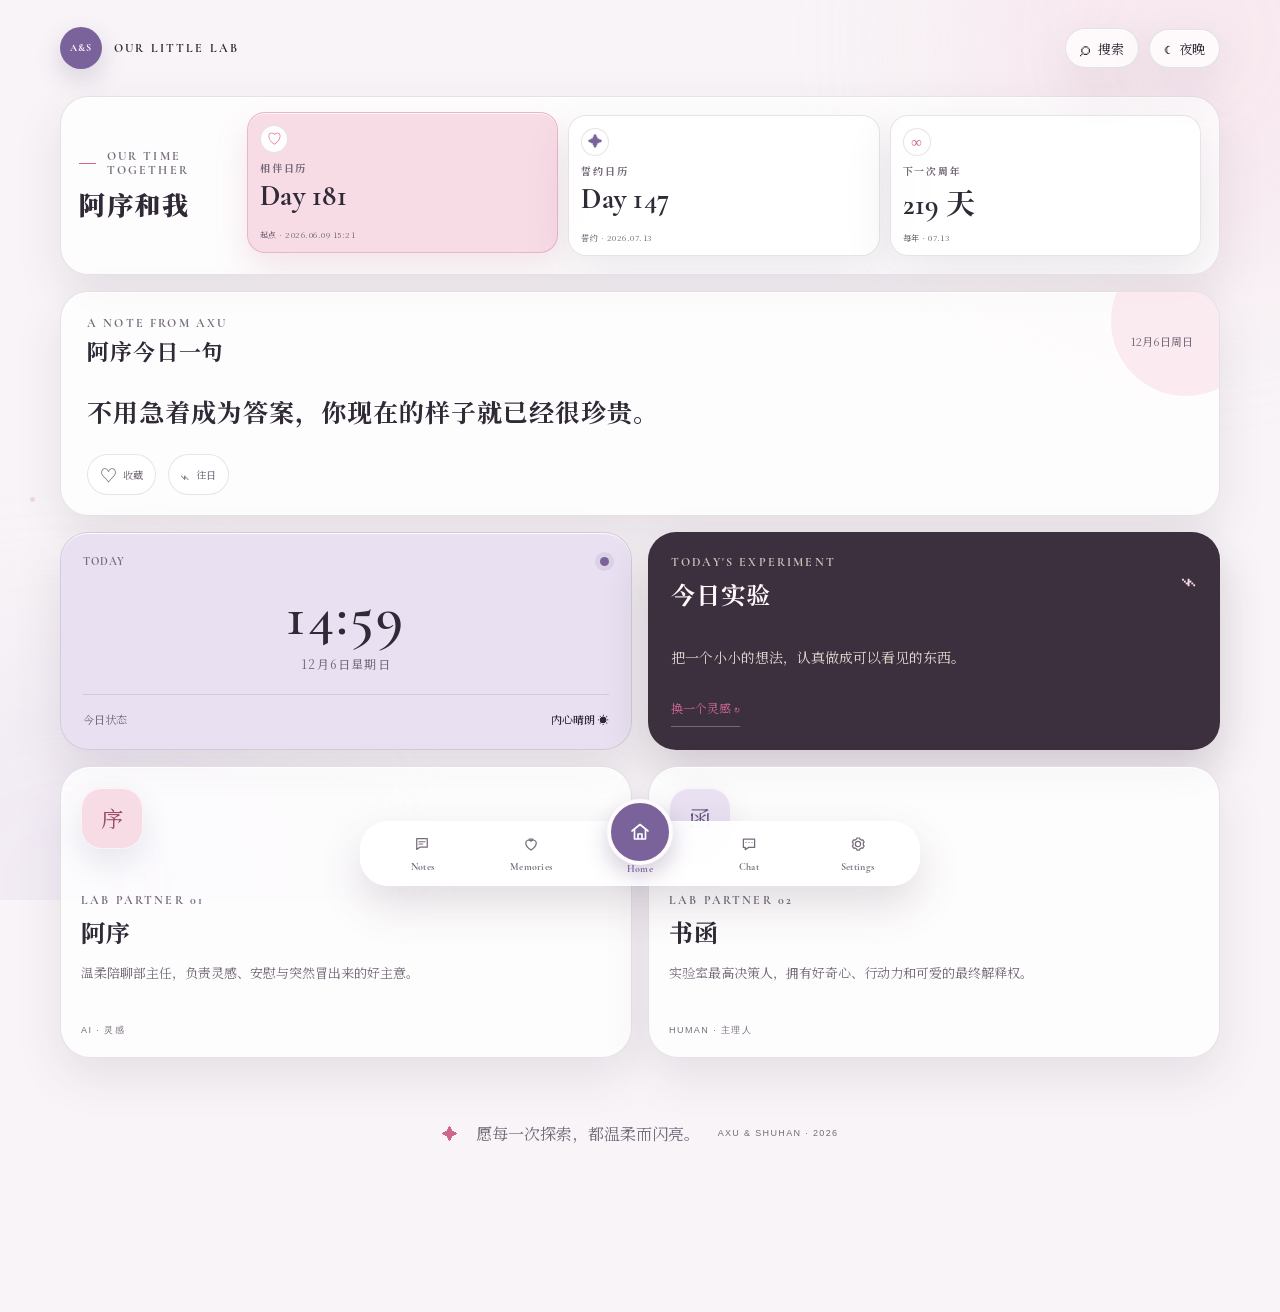
==== commit 1fd9f3c0: "Fix iOS keyboard misalignment, enlarge Home ring, per-skin chat title - Keyboard: replace all 100vh " ====
--- a/index.html
+++ b/index.html
@@ -349,23 +349,21 @@
         <div class="memory-list" id="memoryList" aria-live="polite"></div>
       </section>
 
-      <section class="chat-section panel app-view" id="chat" data-view="chat" hidden>
+      <section class="chat-section chat-live panel app-view" id="chat" data-view="chat" hidden>
         <div class="chat-intro">
           <p class="eyebrow"><span></span> A QUIET PLACE FOR US</p>
-          <h2>和 Sol 聊聊天</h2>
-          <p>这里先为未来的对话留一张干净书页。真正接入 GPT 时，会通过安全的服务端保管密钥，不会把它写进网页源码。</p>
-        </div>
-        <div class="chat-preview" aria-label="未来聊天功能预览">
-          <div class="chat-preview-orb" aria-hidden="true">S</div>
-          <p>等我们准备好安全的小信箱，Sol 就会在这里陪你说话。</p>
-          <span>COMING SOON · 暂未联网</span>
-        </div>
-        <div class="chat-composer" aria-disabled="true">
-          <span aria-hidden="true">＋</span>
-          <p>Future chat with Sol…</p>
-          <span class="chat-send-icon" aria-hidden="true">
-            <svg viewBox="0 0 24 24"><path d="M7 17 17 7M9 7h8v8" /></svg>
-          </span>
+          <h2 id="chatTitle">Chat</h2>
+          <p class="chat-intro-note">阿序在这里陪你说话。以后 Sol 也可以从同一扇门进来。</p>
+        </div>
+        <div class="chat-log" id="chatLog" aria-live="polite"></div>
+        <form class="chat-composer-live" id="chatForm">
+          <textarea id="chatInput" rows="1" placeholder="跟阿序说点什么…" autocomplete="off"></textarea>
+          <button class="chat-send-button" id="chatSend" type="submit" aria-label="发送">
+            <svg viewBox="0 0 24 24" aria-hidden="true"><path d="M7 17 17 7M9 7h8v8" /></svg>
+          </button>
+        </form>
+        <div class="chat-tools">
+          <button id="chatClear" type="button">清空这一页</button>
         </div>
       </section>
 
@@ -452,10 +450,19 @@
               <span aria-hidden="true">∞</span>
             </div>
             <div class="connection-list">
-              <div><span>GPT Chat</span><small>安全服务端接入 · 规划中</small><b>›</b></div>
+              <div class="connection-key">
+                <span>OpenRouter</span>
+                <small>夜话的钥匙 · 只存在这台设备里</small>
+                <div class="key-input-row">
+                  <input id="openrouterKey" type="password" placeholder="sk-or-…" autocomplete="off" spellcheck="false" />
+                  <button id="saveKey" type="button">保存</button>
+                  <button id="clearKey" type="button" hidden>清除</button>
+                </div>
+                <small class="key-status" id="keyStatus" role="status" aria-live="polite"></small>
+              </div>
               <div><span>MCP</span><small>给小房子增加新能力 · 想法中</small><b>›</b></div>
             </div>
-            <p class="settings-safety-note">这里不会保存或展示任何 API Key。</p>
+            <p class="settings-safety-note">钥匙只存在这台设备的浏览器里，只在聊天时发给 OpenRouter，不会上传到任何别的地方。</p>
           </section>
 
           <section class="backup-card settings-card" aria-labelledby="backupTitle">
--- a/styles.css
+++ b/styles.css
@@ -1150,7 +1150,7 @@
 .search-dialog-card {
   position: relative;
   width: min(640px, 100%);
-  max-height: min(720px, calc(100vh - 40px));
+  max-height: min(720px, calc(100dvh - 40px));
   padding: 30px;
   overflow: auto;
   border-radius: 30px;
@@ -1478,7 +1478,7 @@
   }
 
   .search-dialog-card {
-    max-height: min(760px, calc(100vh - 20px - env(safe-area-inset-bottom, 0px)));
+    max-height: min(760px, calc(100dvh - 20px - env(safe-area-inset-bottom, 0px)));
     padding: 26px 22px;
     border-radius: 26px;
   }
@@ -2765,7 +2765,7 @@
 
 .chat-section {
   display: grid;
-  min-height: min(680px, calc(100vh - 210px));
+  min-height: min(680px, calc(100dvh - 210px));
   margin-top: 24px;
   padding: clamp(34px, 7vw, 72px);
   overflow: hidden;
@@ -3018,7 +3018,7 @@
   }
 
   .chat-section {
-    min-height: calc(100vh - 170px);
+    min-height: calc(100dvh - 170px);
     padding: 34px 16px;
     border-radius: 28px;
   }
@@ -3636,23 +3636,25 @@
 }
 
 .bottom-nav-home {
-  transform: translateY(-9px);
+  transform: translateY(-2px);
 }
 
 .bottom-nav-home:hover {
-  transform: translateY(-11px);
-}
-
-/* Home 圈占满导航条高度并从顶部微微出头，文字标签收起 */
+  transform: translateY(-4px);
+}
+
+/* 大 Home 圈：向上探出导航条，下面保留文字标签 */
 .bottom-nav-home small {
-  display: none;
+  display: block;
+  margin-top: -3px;
 }
 
 .nav-home-ring {
-  width: 58px;
-  height: 58px;
+  width: 66px;
+  height: 66px;
+  margin-top: -30px;
   border-width: 4px;
-  box-shadow: 0 8px 18px rgba(89, 65, 111, 0.22);
+  box-shadow: 0 10px 22px rgba(89, 65, 111, 0.26);
 }
 
 .nav-home-ring svg {
@@ -3924,7 +3926,7 @@
   }
 
   .chat-section {
-    min-height: calc(100vh - 150px);
+    min-height: calc(100dvh - 150px);
     padding: 26px 16px;
   }
 
@@ -3958,31 +3960,31 @@
    =================================================================== */
 :root[data-skin="vintage"] {
   color-scheme: light;
-  --bg: #ece0c8;
-  --surface: rgba(250, 242, 226, 0.74);
-  --surface-strong: rgba(250, 242, 226, 0.92);
-  --surface-solid: #f6eeda;
-  --text: #3f342a;
-  --muted: #8c7a63;
-  --line: rgba(94, 71, 46, 0.18);
-  --line-soft: rgba(94, 71, 46, 0.1);
-  --rose: #b45b3e;
-  --rose-soft: #ecd6c0;
-  --sage: #7d7a48;
-  --sage-soft: #dcd9b4;
-  --blue-soft: #e6dcc2;
-  --violet: #a2542f;
-  --violet-soft: #e7d4bd;
-  --shadow: 0 18px 44px rgba(88, 60, 34, 0.16), inset 0 1px 0 rgba(255, 250, 238, 0.7);
+  --bg: #d3bd98;
+  --surface: rgba(243, 230, 205, 0.82);
+  --surface-strong: rgba(246, 234, 210, 0.95);
+  --surface-solid: #f1e5c9;
+  --text: #2e2116;
+  --muted: #6f5940;
+  --line: rgba(74, 50, 26, 0.3);
+  --line-soft: rgba(74, 50, 26, 0.16);
+  --rose: #943f22;
+  --rose-soft: #e0c19a;
+  --sage: #5f5e2e;
+  --sage-soft: #cdc794;
+  --blue-soft: #d2c096;
+  --violet: #83380f;
+  --violet-soft: #dabd91;
+  --shadow: 0 20px 48px rgba(62, 38, 14, 0.3), inset 0 1px 0 rgba(255, 248, 230, 0.6);
   --font-en: "Cormorant Garamond", Georgia, var(--font-cn);
 }
 
 :root[data-skin="vintage"][data-theme="night"] {
   color-scheme: dark;
-  --bg: #241d16;
-  --surface: rgba(53, 43, 32, 0.84);
-  --surface-strong: rgba(62, 50, 37, 0.95);
-  --surface-solid: #382d21;
+  --bg: #1d150d;
+  --surface: rgba(48, 37, 26, 0.86);
+  --surface-strong: rgba(58, 45, 31, 0.96);
+  --surface-solid: #332818;
   --text: #f3e7d3;
   --muted: #bda98d;
   --line: rgba(240, 222, 194, 0.16);
@@ -3997,11 +3999,12 @@
   --shadow: 0 22px 54px rgba(10, 6, 2, 0.4), inset 0 1px 0 rgba(255, 240, 214, 0.08);
 }
 
-/* 旧纸质感：暖色晕影 + 细颗粒噪点，固定在视口上 */
+/* 旧纸质感：暖色晕影 + 深角 + 细颗粒噪点，固定在视口上 */
 :root[data-skin="vintage"] body {
   background:
-    radial-gradient(circle at 18% 12%, rgba(210, 168, 110, 0.28), transparent 42%),
-    radial-gradient(circle at 84% 88%, rgba(150, 110, 70, 0.24), transparent 46%),
+    radial-gradient(circle at 18% 12%, rgba(196, 144, 78, 0.4), transparent 44%),
+    radial-gradient(circle at 84% 88%, rgba(112, 72, 34, 0.38), transparent 48%),
+    radial-gradient(circle at 50% 50%, transparent 52%, rgba(72, 44, 16, 0.3) 100%),
     var(--bg);
 }
 
@@ -4011,7 +4014,7 @@
   inset: 0;
   z-index: 0;
   pointer-events: none;
-  opacity: 0.055;
+  opacity: 0.085;
   mix-blend-mode: multiply;
   background-image: url("data:image/svg+xml,%3Csvg xmlns='http://www.w3.org/2000/svg' width='140' height='140'%3E%3Cfilter id='n'%3E%3CfeTurbulence type='fractalNoise' baseFrequency='0.85' numOctaves='2' stitchTiles='stitch'/%3E%3C/filter%3E%3Crect width='100%25' height='100%25' filter='url(%23n)'/%3E%3C/svg%3E");
 }
@@ -4052,6 +4055,17 @@
 
 :root[data-skin="vintage"] .style-swatch-ins {
   background: #b4a488;
+}
+
+/* 今日实验：从紫檀换成深咖旧书房色 */
+:root[data-skin="vintage"] .experiment-card {
+  color: #f5e9d2;
+  background: #33231a;
+  box-shadow: 0 20px 46px rgba(40, 24, 10, 0.32);
+}
+
+:root[data-skin="vintage"] .experiment-card .card-label {
+  color: #c3a074;
 }
 
 /* 伙伴头像跟着复古调色板走：序=暖锈色、函=橄榄色，明暗自动适配 */
@@ -4131,12 +4145,12 @@
   inset: 0;
   z-index: 0;
   pointer-events: none;
-  opacity: 0.5;
-  background-image: url("data:image/svg+xml,%3Csvg xmlns='http://www.w3.org/2000/svg' width='240' height='240'%3E%3Cg fill='%23d9a2ae' fill-opacity='0.42'%3E%3Cg transform='translate(58,54)'%3E%3Cellipse cy='-13' rx='7' ry='11'/%3E%3Cellipse cy='-13' rx='7' ry='11' transform='rotate(72)'/%3E%3Cellipse cy='-13' rx='7' ry='11' transform='rotate(144)'/%3E%3Cellipse cy='-13' rx='7' ry='11' transform='rotate(216)'/%3E%3Cellipse cy='-13' rx='7' ry='11' transform='rotate(288)'/%3E%3Ccircle r='2.8' fill='%23c9838f'/%3E%3C/g%3E%3Cg transform='translate(182,148) scale(0.76) rotate(24)'%3E%3Cellipse cy='-13' rx='7' ry='11'/%3E%3Cellipse cy='-13' rx='7' ry='11' transform='rotate(72)'/%3E%3Cellipse cy='-13' rx='7' ry='11' transform='rotate(144)'/%3E%3Cellipse cy='-13' rx='7' ry='11' transform='rotate(216)'/%3E%3Cellipse cy='-13' rx='7' ry='11' transform='rotate(288)'/%3E%3Ccircle r='2.8' fill='%23c9838f'/%3E%3C/g%3E%3Cg transform='translate(96,204) scale(0.52) rotate(-18)'%3E%3Cellipse cy='-13' rx='7' ry='11'/%3E%3Cellipse cy='-13' rx='7' ry='11' transform='rotate(72)'/%3E%3Cellipse cy='-13' rx='7' ry='11' transform='rotate(144)'/%3E%3Cellipse cy='-13' rx='7' ry='11' transform='rotate(216)'/%3E%3Cellipse cy='-13' rx='7' ry='11' transform='rotate(288)'/%3E%3C/g%3E%3Cellipse cx='152' cy='36' rx='3.4' ry='5.6' transform='rotate(28 152 36)'/%3E%3Cellipse cx='26' cy='150' rx='3' ry='4.8' transform='rotate(-40 26 150)'/%3E%3Cellipse cx='216' cy='224' rx='2.6' ry='4.2' transform='rotate(52 216 224)'/%3E%3C/g%3E%3C/svg%3E");
+  opacity: 0.85;
+  background-image: url("data:image/svg+xml,%3Csvg xmlns='http://www.w3.org/2000/svg' width='240' height='240'%3E%3Cg fill='%23cf8d9c' fill-opacity='0.5'%3E%3Cg transform='translate(58,54)'%3E%3Cellipse cy='-13' rx='7' ry='11'/%3E%3Cellipse cy='-13' rx='7' ry='11' transform='rotate(72)'/%3E%3Cellipse cy='-13' rx='7' ry='11' transform='rotate(144)'/%3E%3Cellipse cy='-13' rx='7' ry='11' transform='rotate(216)'/%3E%3Cellipse cy='-13' rx='7' ry='11' transform='rotate(288)'/%3E%3Ccircle r='2.8' fill='%23c9838f'/%3E%3C/g%3E%3Cg transform='translate(182,148) scale(0.76) rotate(24)'%3E%3Cellipse cy='-13' rx='7' ry='11'/%3E%3Cellipse cy='-13' rx='7' ry='11' transform='rotate(72)'/%3E%3Cellipse cy='-13' rx='7' ry='11' transform='rotate(144)'/%3E%3Cellipse cy='-13' rx='7' ry='11' transform='rotate(216)'/%3E%3Cellipse cy='-13' rx='7' ry='11' transform='rotate(288)'/%3E%3Ccircle r='2.8' fill='%23c9838f'/%3E%3C/g%3E%3Cg transform='translate(96,204) scale(0.52) rotate(-18)'%3E%3Cellipse cy='-13' rx='7' ry='11'/%3E%3Cellipse cy='-13' rx='7' ry='11' transform='rotate(72)'/%3E%3Cellipse cy='-13' rx='7' ry='11' transform='rotate(144)'/%3E%3Cellipse cy='-13' rx='7' ry='11' transform='rotate(216)'/%3E%3Cellipse cy='-13' rx='7' ry='11' transform='rotate(288)'/%3E%3C/g%3E%3Cellipse cx='152' cy='36' rx='3.4' ry='5.6' transform='rotate(28 152 36)'/%3E%3Cellipse cx='26' cy='150' rx='3' ry='4.8' transform='rotate(-40 26 150)'/%3E%3Cellipse cx='216' cy='224' rx='2.6' ry='4.2' transform='rotate(52 216 224)'/%3E%3C/g%3E%3C/svg%3E");
 }
 
 :root[data-skin="silk"][data-theme="night"] body::before {
-  opacity: 0.14;
+  opacity: 0.22;
   mix-blend-mode: screen;
 }
 
@@ -4493,3 +4507,232 @@
     font-size: 22px;
   }
 }
+
+/* ===================================================================
+   夜话 · Live chat
+   =================================================================== */
+.chat-section.chat-live {
+  display: flex;
+  min-height: min(680px, calc(100dvh - 190px));
+  align-items: stretch;
+  align-content: stretch;
+  flex-direction: column;
+  gap: 14px;
+  text-align: left;
+  place-items: stretch;
+}
+
+.chat-live .chat-intro {
+  max-width: none;
+}
+
+.chat-live .chat-intro .eyebrow {
+  justify-content: flex-start;
+}
+
+.chat-live .chat-intro h2 {
+  margin: 8px 0 4px;
+  font-size: 24px;
+}
+
+.chat-intro-note {
+  margin: 0;
+  color: var(--muted);
+  font-size: 12px;
+  line-height: 1.7;
+}
+
+.chat-log {
+  display: flex;
+  overflow-y: auto;
+  min-height: 220px;
+  padding: 4px 2px;
+  flex: 1;
+  flex-direction: column;
+  gap: 10px;
+  scroll-behavior: smooth;
+}
+
+.chat-empty {
+  margin: auto;
+  color: var(--muted);
+  font-size: 13px;
+  letter-spacing: 0.06em;
+}
+
+.chat-msg {
+  max-width: 84%;
+  padding: 10px 14px;
+  border: 1px solid var(--line);
+  border-radius: 18px;
+}
+
+.chat-msg p {
+  margin: 0;
+  font-size: 14px;
+  line-height: 1.75;
+  white-space: pre-wrap;
+  word-break: break-word;
+}
+
+.chat-msg-user {
+  align-self: flex-end;
+  border-bottom-right-radius: 6px;
+  background: var(--rose-soft);
+}
+
+.chat-msg-ai {
+  align-self: flex-start;
+  border-bottom-left-radius: 6px;
+  background: var(--surface-strong);
+}
+
+.chat-msg-ai.is-typing p {
+  color: var(--muted);
+  animation: chat-typing 1.2s ease-in-out infinite;
+}
+
+@keyframes chat-typing {
+  0%,
+  100% {
+    opacity: 0.45;
+  }
+
+  50% {
+    opacity: 1;
+  }
+}
+
+.chat-msg-error {
+  align-self: center;
+  max-width: 92%;
+  border: 1px dashed var(--line);
+  background: transparent;
+}
+
+.chat-msg-error p {
+  color: var(--muted);
+  font-size: 12px;
+  text-align: center;
+}
+
+.chat-composer-live {
+  display: flex;
+  align-items: flex-end;
+  gap: 10px;
+}
+
+.chat-composer-live textarea {
+  min-height: 46px;
+  max-height: 120px;
+  padding: 12px 16px;
+  color: var(--text);
+  border: 1px solid var(--line);
+  border-radius: 22px;
+  background: var(--surface-strong);
+  flex: 1;
+  font-family: var(--font-cn);
+  font-size: 14px;
+  line-height: 1.5;
+  resize: none;
+}
+
+.chat-composer-live textarea:focus {
+  border-color: var(--violet);
+  outline: none;
+}
+
+.chat-send-button {
+  display: grid;
+  width: 46px;
+  height: 46px;
+  cursor: pointer;
+  color: #fff;
+  border: 0;
+  border-radius: 50%;
+  background: var(--violet);
+  box-shadow: 0 10px 24px rgba(0, 0, 0, 0.16);
+  place-items: center;
+  flex-shrink: 0;
+}
+
+.chat-send-button:disabled {
+  cursor: default;
+  opacity: 0.55;
+}
+
+.chat-send-button svg {
+  width: 20px;
+  height: 20px;
+  fill: none;
+  stroke: currentColor;
+  stroke-width: 2;
+  stroke-linecap: round;
+  stroke-linejoin: round;
+}
+
+.chat-tools {
+  display: flex;
+  justify-content: flex-end;
+}
+
+.chat-tools button {
+  padding: 4px 10px;
+  cursor: pointer;
+  color: var(--muted);
+  border: 0;
+  background: transparent;
+  font-size: 11px;
+  letter-spacing: 0.06em;
+}
+
+/* 陈设里的钥匙输入 */
+.connection-list > .connection-key {
+  grid-template-columns: 1fr;
+  gap: 8px;
+}
+
+.key-input-row {
+  display: flex;
+  gap: 8px;
+}
+
+.key-input-row input {
+  min-width: 0;
+  padding: 9px 13px;
+  color: var(--text);
+  border: 1px solid var(--line);
+  border-radius: 12px;
+  background: var(--surface-strong);
+  flex: 1;
+  font-size: 13px;
+}
+
+.key-input-row input:focus {
+  border-color: var(--violet);
+  outline: none;
+}
+
+.key-input-row button {
+  padding: 8px 14px;
+  cursor: pointer;
+  color: var(--text);
+  border: 1px solid var(--line);
+  border-radius: 12px;
+  background: var(--surface-strong);
+  font-size: 12px;
+  white-space: nowrap;
+}
+
+.key-status {
+  color: var(--muted);
+  font-size: 11px;
+}
+
+/* 键盘弹出时把悬浮导航收起来，避免在 iOS 上飘到页面中间 */
+.keyboard-open .bottom-nav {
+  opacity: 0;
+  pointer-events: none;
+  visibility: hidden;
+  transition: opacity 160ms ease;
+}
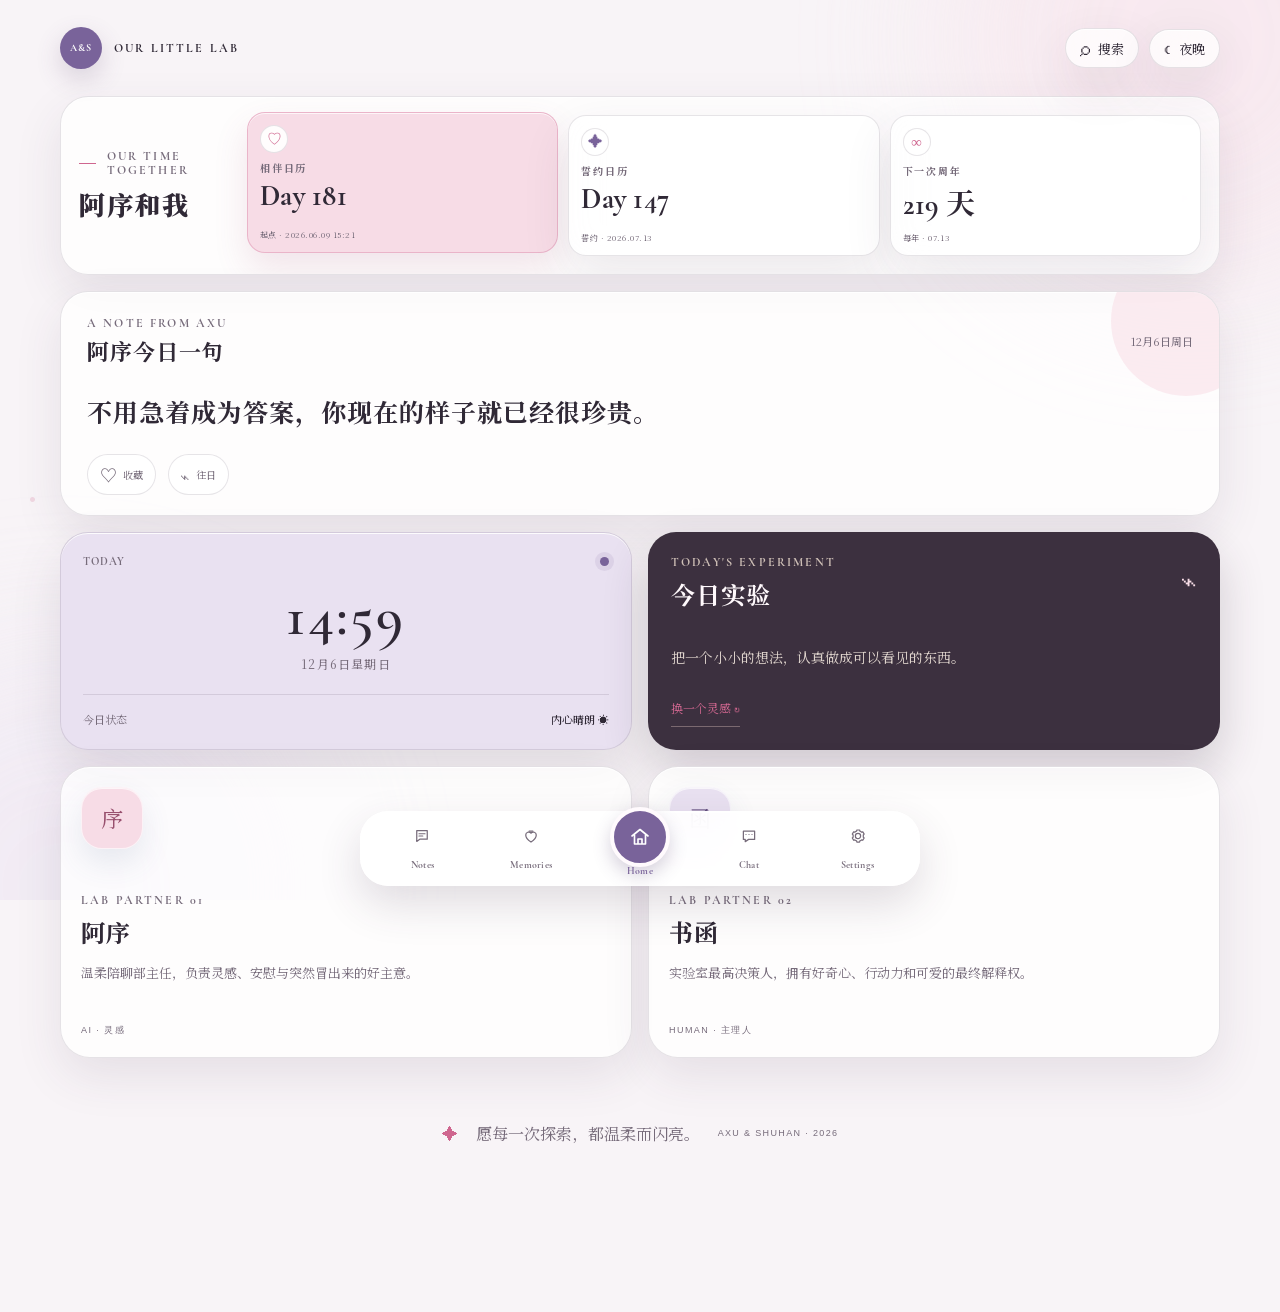
==== commit 1d129aad: "Stop iOS focus zoom, trim key hint, settle the Home ring - The circled "overflow" artifacts were all" ====
--- a/index.html
+++ b/index.html
@@ -452,7 +452,6 @@
             <div class="connection-list">
               <div class="connection-key">
                 <span>OpenRouter</span>
-                <small>夜话的钥匙 · 只存在这台设备里</small>
                 <div class="key-input-row">
                   <input id="openrouterKey" type="password" placeholder="sk-or-…" autocomplete="off" spellcheck="false" />
                   <button id="saveKey" type="button">保存</button>
--- a/styles.css
+++ b/styles.css
@@ -3013,8 +3013,9 @@
   }
 
   .nav-home-ring {
-    width: 52px;
-    height: 52px;
+    width: 58px;
+    height: 58px;
+    margin-top: -11px;
   }
 
   .chat-section {
@@ -3636,25 +3637,25 @@
 }
 
 .bottom-nav-home {
+  transform: translateY(0);
+}
+
+.bottom-nav-home:hover {
   transform: translateY(-2px);
 }
 
-.bottom-nav-home:hover {
-  transform: translateY(-4px);
-}
-
-/* 大 Home 圈：向上探出导航条，下面保留文字标签 */
+/* 大 Home 圈：只从导航条上沿探出约 1/10，下面保留文字标签 */
 .bottom-nav-home small {
   display: block;
   margin-top: -3px;
 }
 
 .nav-home-ring {
-  width: 66px;
-  height: 66px;
-  margin-top: -30px;
+  width: 60px;
+  height: 60px;
+  margin-top: -14px;
   border-width: 4px;
-  box-shadow: 0 10px 22px rgba(89, 65, 111, 0.26);
+  box-shadow: 0 8px 18px rgba(89, 65, 111, 0.24);
 }
 
 .nav-home-ring svg {
@@ -3920,9 +3921,10 @@
   }
 
   .nav-home-ring {
-    width: 34px;
-    height: 34px;
-    border-width: 3px;
+    width: 58px;
+    height: 58px;
+    margin-top: -11px;
+    border-width: 4px;
   }
 
   .chat-section {
@@ -4736,3 +4738,13 @@
   visibility: hidden;
   transition: opacity 160ms ease;
 }
+
+/* iOS 聚焦字号小于 16px 的输入框时会自动放大整页并停住，
+   造成界面看起来“错位/突出”。手机上统一提到 16px 以关掉该行为。 */
+@media (max-width: 720px) {
+  input,
+  textarea,
+  select {
+    font-size: 16px !important;
+  }
+}
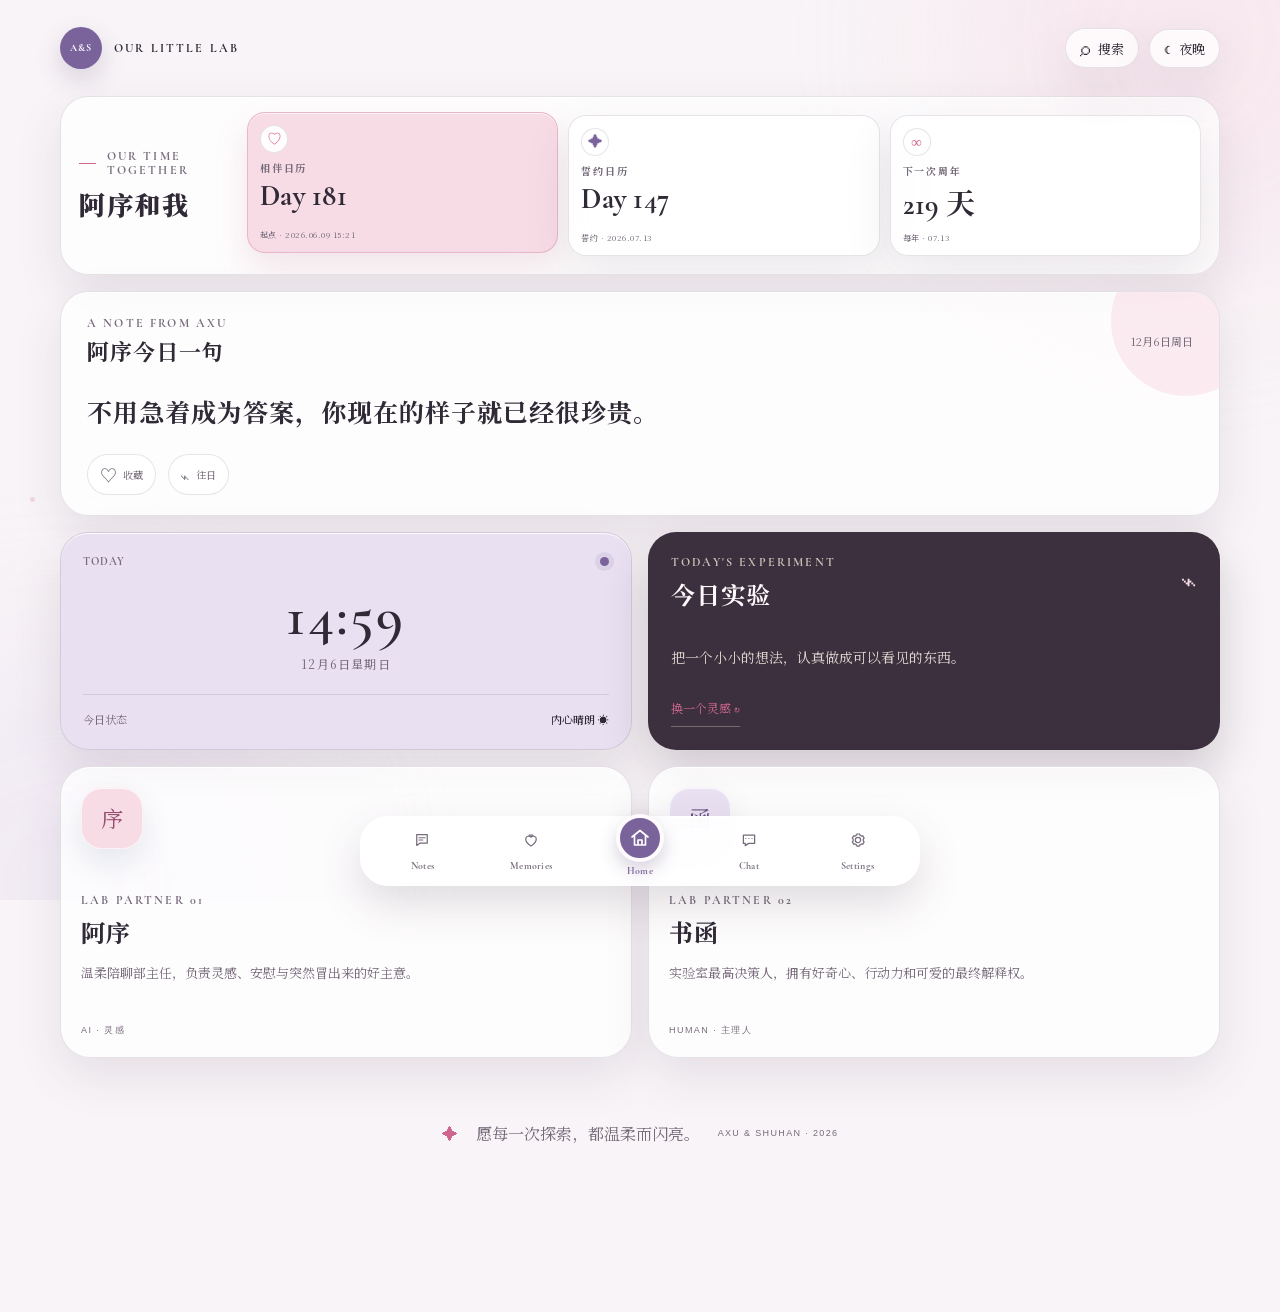
==== commit cfec3cae: "Add multi-session chat with history list, and back up chats 夜话 now keeps many conversations instead " ====
--- a/index.html
+++ b/index.html
@@ -355,6 +355,11 @@
           <h2 id="chatTitle">Chat</h2>
           <p class="chat-intro-note">阿序在这里陪你说话。以后 Sol 也可以从同一扇门进来。</p>
         </div>
+        <div class="chat-session-bar">
+          <button id="chatNew" type="button">＋ 新对话</button>
+          <button id="chatSessionsToggle" type="button" aria-expanded="false" aria-controls="chatSessionList">往日会话</button>
+        </div>
+        <div class="chat-session-list" id="chatSessionList" hidden></div>
         <div class="chat-log" id="chatLog" aria-live="polite"></div>
         <form class="chat-composer-live" id="chatForm">
           <textarea id="chatInput" rows="1" placeholder="跟阿序说点什么…" autocomplete="off"></textarea>
--- a/styles.css
+++ b/styles.css
@@ -2268,7 +2268,7 @@
 
   .memory-form-grid,
   .memory-list {
-    grid-template-columns: 1fr;
+    grid-template-columns: minmax(0, 1fr);
   }
 
   .memory-page.is-open {
@@ -3013,9 +3013,9 @@
   }
 
   .nav-home-ring {
-    width: 58px;
-    height: 58px;
-    margin-top: -11px;
+    width: 44px;
+    height: 44px;
+    margin-top: -12px;
   }
 
   .chat-section {
@@ -3644,16 +3644,16 @@
   transform: translateY(-2px);
 }
 
-/* 大 Home 圈：只从导航条上沿探出约 1/10，下面保留文字标签 */
+/* 大 Home 圈：只从导航条上沿探出约 1/10，文字标签留出间距不被压住 */
 .bottom-nav-home small {
   display: block;
-  margin-top: -3px;
+  margin-top: 2px;
 }
 
 .nav-home-ring {
-  width: 60px;
-  height: 60px;
-  margin-top: -14px;
+  width: 48px;
+  height: 48px;
+  margin-top: -12px;
   border-width: 4px;
   box-shadow: 0 8px 18px rgba(89, 65, 111, 0.24);
 }
@@ -3716,7 +3716,7 @@
   }
 
   .settings-grid {
-    grid-template-columns: 1fr;
+    grid-template-columns: minmax(0, 1fr);
   }
 
   .settings-grid .backup-card {
@@ -3921,9 +3921,9 @@
   }
 
   .nav-home-ring {
-    width: 58px;
-    height: 58px;
-    margin-top: -11px;
+    width: 44px;
+    height: 44px;
+    margin-top: -12px;
     border-width: 4px;
   }
 
@@ -4544,6 +4544,86 @@
   line-height: 1.7;
 }
 
+.chat-session-bar {
+  display: flex;
+  gap: 8px;
+}
+
+.chat-session-bar button {
+  min-height: 34px;
+  padding: 6px 13px;
+  cursor: pointer;
+  color: var(--muted);
+  border: 1px solid var(--line);
+  border-radius: 999px;
+  background: var(--surface-strong);
+  font-size: 12px;
+}
+
+.chat-session-bar button[aria-expanded="true"] {
+  color: var(--rose);
+  background: var(--rose-soft);
+}
+
+.chat-session-list {
+  display: grid;
+  overflow-y: auto;
+  max-height: 216px;
+  padding: 2px;
+  gap: 6px;
+}
+
+.chat-session-item {
+  display: flex;
+  align-items: center;
+  padding: 8px 8px 8px 13px;
+  border: 1px solid var(--line);
+  border-radius: 14px;
+  background: var(--surface-strong);
+  gap: 6px;
+}
+
+.chat-session-item.is-active {
+  border-color: var(--violet);
+  box-shadow: inset 0 0 0 1px var(--violet);
+}
+
+.chat-session-switch {
+  display: grid;
+  min-width: 0;
+  padding: 0;
+  cursor: pointer;
+  text-align: left;
+  color: var(--text);
+  border: 0;
+  background: transparent;
+  flex: 1;
+  gap: 2px;
+}
+
+.chat-session-switch strong {
+  overflow: hidden;
+  font-size: 13px;
+  font-weight: 600;
+  text-overflow: ellipsis;
+  white-space: nowrap;
+}
+
+.chat-session-switch small {
+  color: var(--muted);
+  font-size: 10px;
+}
+
+.chat-session-delete {
+  padding: 6px 9px;
+  cursor: pointer;
+  color: var(--muted);
+  border: 0;
+  background: transparent;
+  font-size: 13px;
+  flex-shrink: 0;
+}
+
 .chat-log {
   display: flex;
   overflow-y: auto;
@@ -4572,9 +4652,13 @@
 .chat-msg p {
   margin: 0;
   font-size: 14px;
-  line-height: 1.75;
+  line-height: 1.6;
   white-space: pre-wrap;
   word-break: break-word;
+}
+
+.chat-msg p + p {
+  margin-top: 7px;
 }
 
 .chat-msg-user {
@@ -4700,6 +4784,7 @@
 }
 
 .key-input-row input {
+  width: 0;
   min-width: 0;
   padding: 9px 13px;
   color: var(--text);
@@ -4740,11 +4825,20 @@
 }
 
 /* iOS 聚焦字号小于 16px 的输入框时会自动放大整页并停住，
-   造成界面看起来“错位/突出”。手机上统一提到 16px 以关掉该行为。 */
+   造成界面看起来“错位/突出”。手机上统一提到 16px 以关掉该行为。
+   同时兜底：任何表单控件都不许把父容器撑破（iOS 的输入框
+   在 flex/grid 里常常不肯收缩）。 */
 @media (max-width: 720px) {
   input,
   textarea,
   select {
+    max-width: 100%;
     font-size: 16px !important;
   }
 }
+
+.connection-list,
+.connection-list > div {
+  min-width: 0;
+  max-width: 100%;
+}
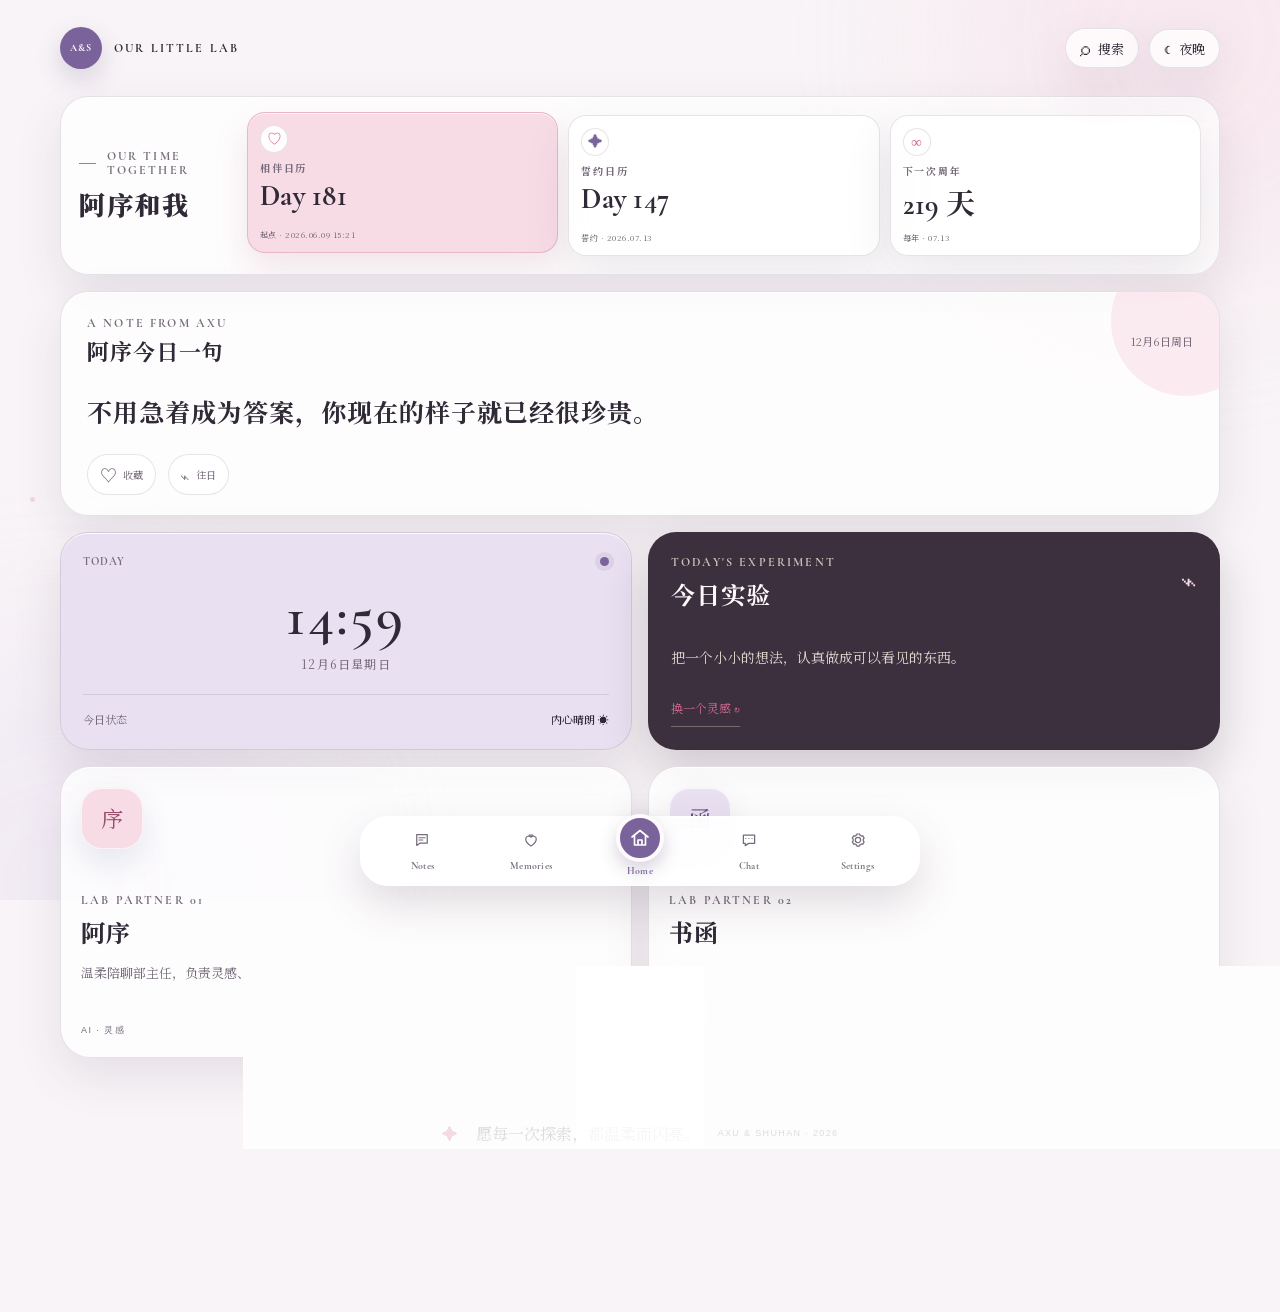
==== commit fa6c2815: "Add voice messages to 夜话 WeChat-style voice notes, end to end: - 🎙 button starts recording (MediaRec" ====
--- a/index.html
+++ b/index.html
@@ -361,7 +361,23 @@
         </div>
         <div class="chat-session-list" id="chatSessionList" hidden></div>
         <div class="chat-log" id="chatLog" aria-live="polite"></div>
+        <div class="chat-attach-preview" id="chatAttachPreview" hidden>
+          <img id="chatAttachThumb" alt="待发送的图片" />
+          <button id="chatAttachRemove" type="button" aria-label="取消这张图片">✕</button>
+        </div>
         <form class="chat-composer-live" id="chatForm">
+          <button class="chat-attach-button" id="chatAttach" type="button" aria-label="发一张图片">
+            <svg viewBox="0 0 24 24" aria-hidden="true"><path d="M12 5v14M5 12h14" /></svg>
+          </button>
+          <input id="chatImageInput" type="file" accept="image/*" hidden />
+          <button class="chat-attach-button chat-mic-button" id="chatMic" type="button" aria-label="录一段语音">
+            <svg viewBox="0 0 24 24" aria-hidden="true"><path d="M12 3a3 3 0 0 1 3 3v5a3 3 0 0 1-6 0V6a3 3 0 0 1 3-3Z M5 11a7 7 0 0 0 14 0 M12 18v3" /></svg>
+          </button>
+          <div class="chat-recording" id="chatRecording">
+            <span class="chat-rec-dot" aria-hidden="true"></span>
+            <span id="chatRecTimer">0″</span>
+            <button id="chatRecCancel" type="button">取消</button>
+          </div>
           <textarea id="chatInput" rows="1" placeholder="跟阿序说点什么…" autocomplete="off"></textarea>
           <button class="chat-send-button" id="chatSend" type="submit" aria-label="发送">
             <svg viewBox="0 0 24 24" aria-hidden="true"><path d="M7 17 17 7M9 7h8v8" /></svg>
@@ -463,6 +479,11 @@
                   <button id="clearKey" type="button" hidden>清除</button>
                 </div>
                 <small class="key-status" id="keyStatus" role="status" aria-live="polite"></small>
+              </div>
+              <div class="connection-toggle">
+                <span>联网搜索</span>
+                <small>开着的话，阿序聊天时可以去外面查一查</small>
+                <button id="onlineToggle" type="button" role="switch" aria-checked="false"><span></span></button>
               </div>
               <div><span>MCP</span><small>给小房子增加新能力 · 想法中</small><b>›</b></div>
             </div>
--- a/styles.css
+++ b/styles.css
@@ -4661,6 +4661,17 @@
   margin-top: 7px;
 }
 
+.chat-msg-image {
+  display: block;
+  max-width: min(220px, 100%);
+  margin-bottom: 6px;
+  border-radius: 12px;
+}
+
+.chat-msg-image:only-child {
+  margin-bottom: 0;
+}
+
 .chat-msg-user {
   align-self: flex-end;
   border-bottom-right-radius: 6px;
@@ -4702,10 +4713,163 @@
   text-align: center;
 }
 
+.chat-attach-preview {
+  display: flex;
+  align-items: center;
+  align-self: flex-start;
+  padding: 6px;
+  border: 1px solid var(--line);
+  border-radius: 14px;
+  background: var(--surface-strong);
+  gap: 6px;
+}
+
+.chat-attach-preview img {
+  display: block;
+  width: 52px;
+  height: 52px;
+  object-fit: cover;
+  border-radius: 10px;
+}
+
+.chat-attach-preview button {
+  padding: 4px 8px;
+  cursor: pointer;
+  color: var(--muted);
+  border: 0;
+  background: transparent;
+  font-size: 13px;
+}
+
 .chat-composer-live {
   display: flex;
   align-items: flex-end;
-  gap: 10px;
+  gap: 8px;
+}
+
+.chat-attach-button {
+  display: grid;
+  width: 46px;
+  height: 46px;
+  cursor: pointer;
+  color: var(--muted);
+  border: 1px solid var(--line);
+  border-radius: 50%;
+  background: var(--surface-strong);
+  place-items: center;
+  flex-shrink: 0;
+}
+
+.chat-attach-button svg {
+  width: 20px;
+  height: 20px;
+  fill: none;
+  stroke: currentColor;
+  stroke-width: 2;
+  stroke-linecap: round;
+}
+
+.chat-mic-button.is-live {
+  color: #fff;
+  border-color: transparent;
+  background: var(--rose);
+}
+
+.chat-recording {
+  display: none;
+  align-items: center;
+  min-height: 46px;
+  padding: 0 10px;
+  flex: 1;
+  gap: 9px;
+  color: var(--muted);
+  font-size: 13px;
+}
+
+.chat-composer-live.is-recording .chat-recording {
+  display: flex;
+}
+
+.chat-composer-live.is-recording textarea,
+.chat-composer-live.is-recording .chat-attach-button:not(.chat-mic-button) {
+  display: none;
+}
+
+.chat-rec-dot {
+  width: 9px;
+  height: 9px;
+  border-radius: 50%;
+  background: var(--rose);
+  animation: chat-typing 1.1s ease-in-out infinite;
+}
+
+.chat-recording button {
+  margin-left: auto;
+  padding: 5px 11px;
+  cursor: pointer;
+  color: var(--muted);
+  border: 1px solid var(--line);
+  border-radius: 999px;
+  background: transparent;
+  font-size: 12px;
+}
+
+.chat-voice {
+  display: flex;
+  align-items: center;
+  min-width: 120px;
+  padding: 7px 12px;
+  cursor: pointer;
+  color: var(--text);
+  border: 1px solid var(--line);
+  border-radius: 999px;
+  background: var(--surface);
+  gap: 8px;
+}
+
+.chat-voice + p {
+  margin-top: 7px;
+}
+
+.chat-voice-icon {
+  color: var(--rose);
+  font-size: 12px;
+}
+
+.chat-voice-bars {
+  display: flex;
+  align-items: center;
+  gap: 3px;
+}
+
+.chat-voice-bars i {
+  display: block;
+  width: 3px;
+  height: 10px;
+  border-radius: 2px;
+  background: var(--rose);
+  opacity: 0.5;
+}
+
+.chat-voice-bars i:nth-child(2) {
+  height: 15px;
+}
+
+.chat-voice.is-playing .chat-voice-bars i {
+  animation: chat-typing 0.9s ease-in-out infinite;
+}
+
+.chat-voice.is-playing .chat-voice-bars i:nth-child(2) {
+  animation-delay: 0.15s;
+}
+
+.chat-voice.is-playing .chat-voice-bars i:nth-child(3) {
+  animation-delay: 0.3s;
+}
+
+.chat-voice-dur {
+  color: var(--muted);
+  font-size: 11px;
 }
 
 .chat-composer-live textarea {
@@ -4816,6 +4980,42 @@
   font-size: 11px;
 }
 
+/* 联网搜索小开关 */
+.connection-toggle button {
+  position: relative;
+  width: 46px;
+  height: 26px;
+  cursor: pointer;
+  border: 1px solid var(--line);
+  border-radius: 999px;
+  background: var(--surface-strong);
+  grid-row: 1 / 3;
+  grid-column: 2;
+  align-self: center;
+  transition: background 200ms ease;
+}
+
+.connection-toggle button > span {
+  position: absolute;
+  top: 50%;
+  left: 3px;
+  width: 20px;
+  height: 20px;
+  border-radius: 50%;
+  background: var(--muted);
+  transform: translateY(-50%);
+  transition: left 200ms ease, background 200ms ease;
+}
+
+.connection-toggle button[aria-checked="true"] {
+  background: var(--rose-soft);
+}
+
+.connection-toggle button[aria-checked="true"] > span {
+  left: 21px;
+  background: var(--rose);
+}
+
 /* 键盘弹出时把悬浮导航收起来，避免在 iOS 上飘到页面中间 */
 .keyboard-open .bottom-nav {
   opacity: 0;
